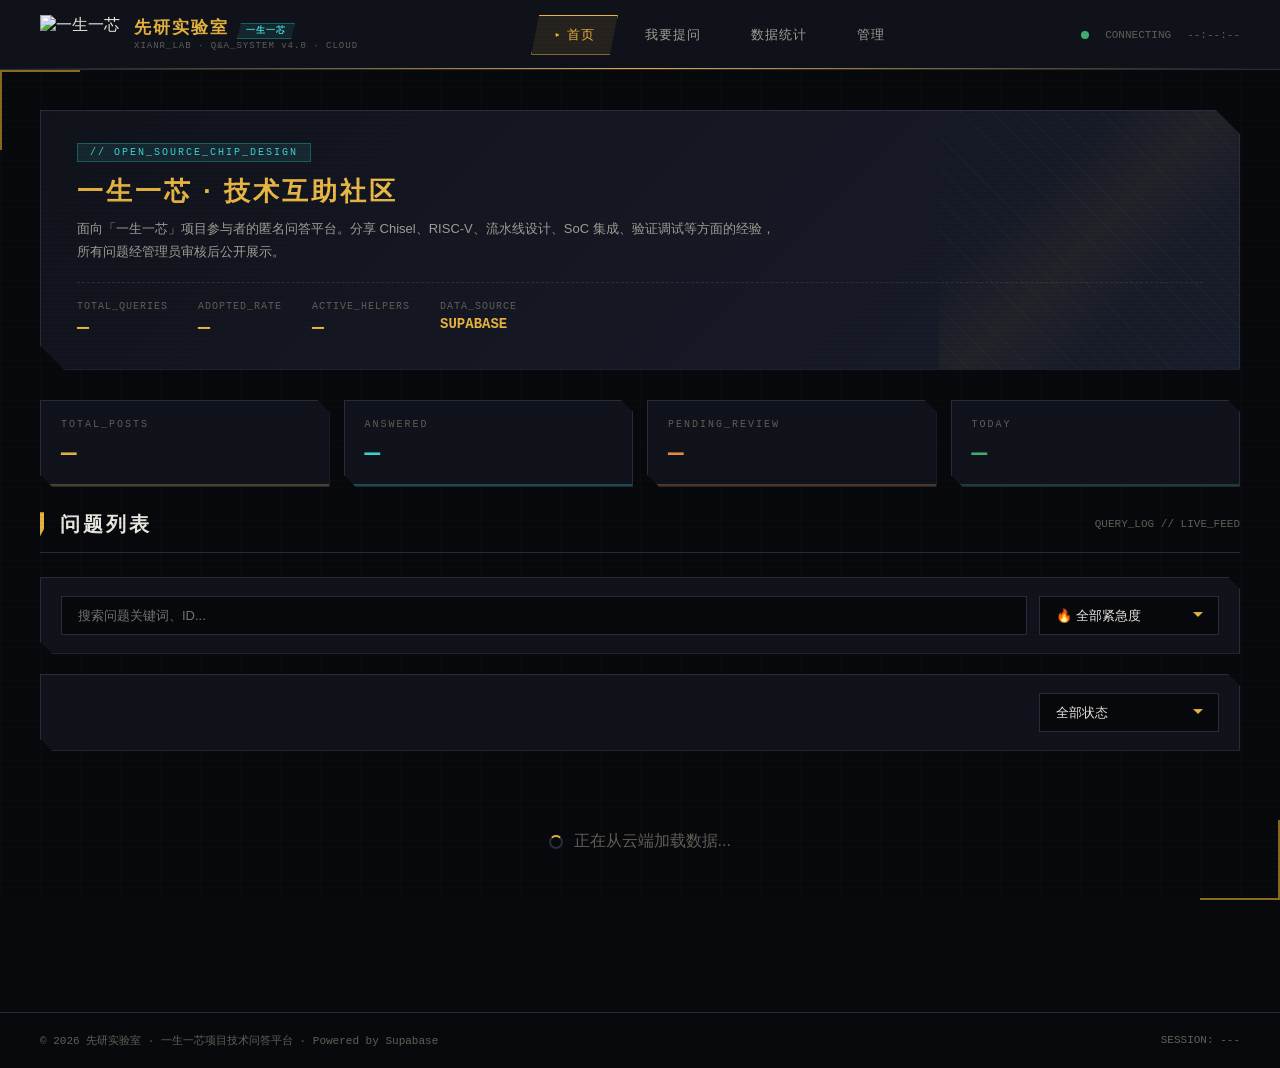
==== index.html @ 4da8de98 "Update index.html" ====
<!DOCTYPE html>
<html lang="zh-CN">
<head>
<meta charset="UTF-8">
<meta name="viewport" content="width=device-width, initial-scale=1.0">
<link rel="icon" type="image/png" href="logo.png">
<title>先研实验室问答平台 · 一生一芯项目</title>
<link rel="stylesheet" href="https://cdn.jsdelivr.net/npm/@fontsource/noto-sans-sc@5.0.0/index.css">
<link rel="stylesheet" href="https://cdn.jsdelivr.net/npm/@fontsource/jetbrains-mono@5.0.0/index.css">
<script src="https://cdn.jsdelivr.net/npm/@supabase/supabase-js@2"></script>
<style>
/* 此处保留所有 CSS 样式不变，省略以节省篇幅，请确保样式部分完整 */
*{margin:0;padding:0;box-sizing:border-box}
:root{--bg-primary:#08090d;--bg-secondary:#11131c;--bg-tertiary:#1a1d2b;--accent-primary:#e8b440;--accent-secondary:#f5cc60;--accent-dim:#8a6a20;--accent-cyan:#3fd4d4;--accent-cyan-dim:#1a5f5f;--text-primary:#e8e8e0;--text-secondary:#a0a098;--text-dim:#606058;--border-color:#2a2d3e;--border-light:#3a3d4e;--danger:#d04040;--success:#40b070;--warning:#e89040;--pending:#a070d0}
body{font-family:'Noto Sans SC',sans-serif;background:var(--bg-primary);color:var(--text-primary);min-height:100vh;overflow-x:hidden}
body::after{content:'';position:fixed;top:0;left:0;right:0;bottom:0;pointer-events:none;background:repeating-linear-gradient(0deg,transparent,transparent 2px,rgba(0,0,0,0.04) 2px,rgba(0,0,0,0.04) 4px);z-index:9999}
body::before{content:'';position:fixed;top:0;left:0;right:0;bottom:0;pointer-events:none;background-image:linear-gradient(rgba(232,180,64,0.025) 1px,transparent 1px),linear-gradient(90deg,rgba(232,180,64,0.025) 1px,transparent 1px);background-size:40px 40px;z-index:0}
.header{position:fixed;top:0;left:0;right:0;height:70px;background:linear-gradient(180deg,var(--bg-secondary) 0%,rgba(17,19,28,0.95) 100%);border-bottom:1px solid var(--border-color);display:flex;align-items:center;justify-content:space-between;padding:0 40px;z-index:1000;backdrop-filter:blur(10px)}
.header::after{content:'';position:absolute;bottom:0;left:0;right:0;height:1px;background:linear-gradient(90deg,transparent,var(--accent-primary),transparent)}
.logo{display:flex;align-items:center;gap:14px}
.logo-icon{height:40px;width:auto;object-fit:contain;display:block}
.logo-text-wrap{display:flex;flex-direction:column}
.logo-text{font-size:17px;font-weight:700;letter-spacing:2px;color:var(--accent-primary);line-height:1.2}
.logo-sub{font-size:9px;color:var(--text-dim);font-family:'JetBrains Mono',monospace;letter-spacing:1px;margin-top:2px}
.logo-badge{display:inline-block;padding:2px 8px;background:rgba(63,212,212,0.1);border:1px solid var(--accent-cyan-dim);color:var(--accent-cyan);font-size:9px;font-family:'JetBrains Mono',monospace;letter-spacing:1px;margin-left:8px;clip-path:polygon(4px 0%,100% 0%,calc(100% - 4px) 100%,0% 100%)}
.nav{display:flex;gap:4px}
.nav-btn{padding:10px 22px;background:transparent;border:1px solid transparent;color:var(--text-secondary);font-size:13px;font-family:'Noto Sans SC',sans-serif;cursor:pointer;transition:all 0.3s;clip-path:polygon(8px 0%,100% 0%,calc(100% - 8px) 100%,0% 100%);letter-spacing:1px;position:relative}
.nav-btn:hover{color:var(--accent-primary);background:rgba(232,180,64,0.05)}
.nav-btn.active{color:var(--accent-primary);background:rgba(232,180,64,0.1);border-color:var(--accent-primary)}
.nav-btn.active::before{content:'▸ '}
.nav-badge{position:absolute;top:4px;right:4px;min-width:16px;height:16px;padding:0 4px;background:var(--danger);color:white;border-radius:8px;font-size:10px;display:flex;align-items:center;justify-content:center;font-family:'JetBrains Mono',monospace}
.header-status{display:flex;align-items:center;gap:16px;font-family:'JetBrains Mono',monospace;font-size:11px;color:var(--text-dim)}
.status-dot{width:8px;height:8px;background:var(--success);border-radius:50%;animation:pulse 2s infinite}
.status-dot.offline{background:var(--danger)}
@keyframes pulse{0%,100%{opacity:1}50%{opacity:0.4}}
.main{margin-top:70px;padding:40px;max-width:1280px;margin-left:auto;margin-right:auto;position:relative;z-index:1}
.page{display:none;animation:fadeIn 0.4s ease}.page.active{display:block}
@keyframes fadeIn{from{opacity:0;transform:translateY(10px)}to{opacity:1;transform:translateY(0)}}
.hero{background:linear-gradient(135deg,var(--bg-secondary),var(--bg-tertiary));border:1px solid var(--border-color);padding:30px 36px;margin-bottom:30px;position:relative;clip-path:polygon(0 0,calc(100% - 24px) 0,100% 24px,100% 100%,24px 100%,0 calc(100% - 24px));overflow:hidden}
.hero::before{content:'';position:absolute;top:0;right:0;width:300px;height:100%;background:linear-gradient(135deg,transparent 30%,rgba(232,180,64,0.05) 50%,transparent 70%),repeating-linear-gradient(45deg,transparent,transparent 10px,rgba(63,212,212,0.03) 10px,rgba(63,212,212,0.03) 11px);pointer-events:none}
.hero-tag{display:inline-block;padding:3px 12px;background:rgba(63,212,212,0.1);border:1px solid var(--accent-cyan-dim);color:var(--accent-cyan);font-size:10px;font-family:'JetBrains Mono',monospace;letter-spacing:2px;margin-bottom:12px}
.hero-title{font-size:26px;font-weight:700;letter-spacing:3px;margin-bottom:8px;background:linear-gradient(90deg,var(--accent-primary),var(--accent-secondary));-webkit-background-clip:text;-webkit-text-fill-color:transparent;background-clip:text}
.hero-desc{font-size:13px;color:var(--text-secondary);line-height:1.8;max-width:700px}
.hero-stats{display:flex;gap:30px;margin-top:18px;padding-top:18px;border-top:1px dashed var(--border-color);flex-wrap:wrap}
.hero-stat{display:flex;flex-direction:column;gap:4px}
.hero-stat-label{font-size:10px;color:var(--text-dim);font-family:'JetBrains Mono',monospace;letter-spacing:1px}
.hero-stat-value{font-size:20px;font-weight:700;color:var(--accent-primary);font-family:'JetBrains Mono',monospace}
.section-header{display:flex;align-items:center;gap:16px;margin-bottom:24px;padding-bottom:14px;border-bottom:1px solid var(--border-color)}
.section-header::before{content:'';width:4px;height:24px;background:var(--accent-primary);clip-path:polygon(0 0,100% 0,100% 70%,0 100%)}
.section-title{font-size:20px;font-weight:700;letter-spacing:3px}
.section-meta{margin-left:auto;font-family:'JetBrains Mono',monospace;font-size:11px;color:var(--text-dim)}
.stats-bar{display:grid;grid-template-columns:repeat(4,1fr);gap:14px;margin-bottom:24px}
.stat-card{background:var(--bg-secondary);border:1px solid var(--border-color);padding:18px 20px;position:relative;clip-path:polygon(0 0,calc(100% - 12px) 0,100% 12px,100% 100%,12px 100%,0 calc(100% - 12px));transition:all 0.3s}
.stat-card:hover{border-color:var(--accent-dim)}
.stat-label{font-size:10px;color:var(--text-dim);letter-spacing:2px;margin-bottom:8px;font-family:'JetBrains Mono',monospace}
.stat-value{font-size:26px;font-weight:700;color:var(--accent-primary);font-family:'JetBrains Mono',monospace}
.stat-value.cyan{color:var(--accent-cyan)}.stat-value.warn{color:var(--warning)}.stat-value.ok{color:var(--success)}
.stat-card::after{content:'';position:absolute;bottom:0;left:0;width:100%;height:2px;background:var(--accent-primary);opacity:0.3}
.stat-card:nth-child(2)::after{background:var(--accent-cyan)}.stat-card:nth-child(3)::after{background:var(--warning)}.stat-card:nth-child(4)::after{background:var(--success)}
.filter-bar{background:var(--bg-secondary);border:1px solid var(--border-color);padding:18px 20px;margin-bottom:20px;display:grid;grid-template-columns:1fr 180px;gap:12px;align-items:center;clip-path:polygon(0 0,calc(100% - 12px) 0,100% 12px,100% 100%,12px 100%,0 calc(100% - 12px))}
.search-input,.priority-select,.status-select,.review-input{width:100%;padding:11px 16px;background:var(--bg-primary);border:1px solid var(--border-color);color:var(--text-primary);font-size:13px;font-family:'Noto Sans SC',sans-serif;outline:none;transition:all 0.3s}
.search-input:focus,.priority-select:focus,.status-select:focus,.review-input:focus{border-color:var(--accent-primary)}
.priority-select,.status-select{cursor:pointer;appearance:none;background-image:url("data:image/svg+xml,%3Csvg xmlns='http://www.w3.org/2000/svg' width='12' height='12' viewBox='0 0 12 12'%3E%3Cpath fill='%23e8b440' d='M6 8L1 3h10z'/%3E%3C/svg%3E");background-repeat:no-repeat;background-position:right 14px center;padding-right:32px}
.tags{display:flex;flex-wrap:wrap;gap:8px}
.tag{padding:6px 14px;font-size:12px;background:rgba(232,180,64,0.05);border:1px solid var(--border-color);color:var(--text-secondary);cursor:pointer;transition:all 0.2s;font-family:'Noto Sans SC',sans-serif;letter-spacing:0.5px}
.tag:hover{border-color:var(--accent-primary);color:var(--accent-primary)}
.tag.active{background:rgba(232,180,64,0.15);border-color:var(--accent-primary);color:var(--accent-primary);box-shadow:0 0 0 1px rgba(232,180,64,0.3)}
.tag-count{font-family:'JetBrains Mono',monospace;font-size:10px;color:var(--text-dim);margin-left:4px}
.tag.active .tag-count{color:var(--accent-primary)}
.card{background:var(--bg-secondary);border:1px solid var(--border-color);margin-bottom:14px;position:relative;clip-path:polygon(0 0,calc(100% - 16px) 0,100% 16px,100% 100%,16px 100%,0 calc(100% - 16px));transition:all 0.3s;overflow:hidden}
.card::before{content:'';position:absolute;top:0;left:0;width:100%;height:2px;background:linear-gradient(90deg,var(--accent-primary),transparent);opacity:0;transition:opacity 0.3s}
.card:hover::before{opacity:1}
.card:hover{border-color:var(--accent-dim);background:var(--bg-tertiary)}
.card.pending-review{opacity:0.6;border-color:var(--pending)}
.card.rejected{opacity:0.5;border-color:var(--danger)}
.card-header{padding:18px 22px 10px;display:flex;align-items:flex-start;justify-content:space-between;gap:12px;flex-wrap:wrap}
.card-id{font-family:'JetBrains Mono',monospace;font-size:10px;color:var(--text-dim);background:rgba(232,180,64,0.05);padding:2px 8px;border:1px solid var(--border-color);cursor:pointer}
.card-meta{display:flex;gap:6px;align-items:center;flex-wrap:wrap}
.card-tag{font-size:10px;padding:3px 9px;background:rgba(232,180,64,0.1);color:var(--accent-primary);border:1px solid var(--accent-dim);font-family:'JetBrains Mono',monospace;letter-spacing:0.5px}
.card-tag.progress{background:rgba(63,212,212,0.08);color:var(--accent-cyan);border-color:var(--accent-cyan-dim)}
.card-status{font-size:10px;padding:3px 9px;font-family:'JetBrains Mono',monospace;letter-spacing:1px}
.card-status.approved{background:rgba(64,176,112,0.1);color:var(--success);border:1px solid rgba(64,176,112,0.3)}
.card-status.pending{background:rgba(160,112,208,0.1);color:var(--pending);border:1px solid rgba(160,112,208,0.3)}
.card-status.rejected{background:rgba(208,64,64,0.1);color:var(--danger);border:1px solid rgba(208,64,64,0.3)}
.priority-badge{font-size:10px;padding:3px 9px;font-family:'JetBrains Mono',monospace;letter-spacing:1px;clip-path:polygon(4px 0%,100% 0%,calc(100% - 4px) 100%,0% 100%)}
.priority-badge.high{background:var(--danger);color:white}
.priority-badge.medium{background:var(--warning);color:var(--bg-primary)}
.priority-badge.low{background:var(--success);color:white}
.card-body{padding:0 22px 18px}
.card-title{font-size:16px;font-weight:600;margin-bottom:8px;color:var(--text-primary);line-height:1.6}
.card-content{font-size:13px;color:var(--text-secondary);line-height:1.8}
.card-footer{padding:10px 22px;border-top:1px solid var(--border-color);display:flex;align-items:center;justify-content:space-between;font-size:11px;color:var(--text-dim);font-family:'JetBrains Mono',monospace;flex-wrap:wrap;gap:10px}
.card-actions{display:flex;gap:8px;flex-wrap:wrap}
.card-action-btn{padding:5px 12px;background:transparent;border:1px solid var(--border-color);color:var(--text-secondary);font-size:11px;cursor:pointer;transition:all 0.2s;font-family:'Noto Sans SC',sans-serif}
.card-action-btn:hover{border-color:var(--accent-primary);color:var(--accent-primary);background:rgba(232,180,64,0.05)}
.card-action-btn.danger:hover{border-color:var(--danger);color:var(--danger);background:rgba(208,64,64,0.05)}
.card-action-btn.success:hover{border-color:var(--success);color:var(--success);background:rgba(64,176,112,0.05)}
.card-action-btn:disabled{opacity:0.5;cursor:not-allowed}
.answers-section{margin-top:12px;padding-top:12px;border-top:1px dashed var(--border-color)}
.answer-item{padding:12px 16px;margin-bottom:8px;background:rgba(232,180,64,0.03);border-left:2px solid var(--accent-dim);font-size:13px;color:var(--text-secondary);line-height:1.7}
.answer-item.adopted{background:rgba(64,176,112,0.05);border-left-color:var(--success)}
.adopted-badge{display:inline-block;padding:2px 8px;background:var(--success);color:white;font-size:10px;font-family:'JetBrains Mono',monospace;margin-left:8px;letter-spacing:1px}
.answer-meta{font-size:10px;color:var(--text-dim);margin-top:6px;font-family:'JetBrains Mono',monospace;display:flex;align-items:center;justify-content:space-between;flex-wrap:wrap;gap:6px}
.form-group{margin-bottom:22px}
.form-label{display:block;font-size:12px;color:var(--accent-primary);margin-bottom:8px;letter-spacing:2px;font-weight:600;text-transform:uppercase}
.form-label::before{content:'◆ ';font-size:8px}
.form-label.required::after{content:' *';color:var(--danger)}
.form-input,.form-textarea,.form-select{width:100%;padding:13px 16px;background:var(--bg-primary);border:1px solid var(--border-color);color:var(--text-primary);font-size:14px;font-family:'Noto Sans SC',sans-serif;transition:all 0.3s;outline:none}
.form-input:focus,.form-textarea:focus,.form-select:focus{border-color:var(--accent-primary);box-shadow:0 0 0 1px rgba(232,180,64,0.2)}
.form-textarea{min-height:140px;resize:vertical;line-height:1.8}
.form-select{cursor:pointer;appearance:none;background-image:url("data:image/svg+xml,%3Csvg xmlns='http://www.w3.org/2000/svg' width='12' height='12' viewBox='0 0 12 12'%3E%3Cpath fill='%23e8b440' d='M6 8L1 3h10z'/%3E%3C/svg%3E");background-repeat:no-repeat;background-position:right 16px center;padding-right:36px}
.form-hint{font-size:11px;color:var(--text-dim);margin-top:6px;font-family:'JetBrains Mono',monospace}
.progress-grid{display:grid;grid-template-columns:repeat(auto-fill,minmax(140px,1fr));gap:8px}
.progress-option{display:flex;align-items:center;gap:8px;padding:10px 14px;background:var(--bg-primary);border:1px solid var(--border-color);cursor:pointer;transition:all 0.2s;font-size:13px;color:var(--text-secondary);user-select:none}
.progress-option:hover{border-color:var(--accent-primary);color:var(--text-primary)}
.progress-option.selected{border-color:var(--accent-cyan);background:rgba(63,212,212,0.08);color:var(--accent-cyan)}
.progress-option input{display:none}
.check-mark{width:14px;height:14px;border:1px solid var(--border-light);display:flex;align-items:center;justify-content:center;flex-shrink:0;font-size:10px;transition:all 0.2s}
.progress-option.selected .check-mark{background:var(--accent-cyan);border-color:var(--accent-cyan);color:var(--bg-primary)}
.btn{padding:11px 26px;font-size:13px;font-family:'Noto Sans SC',sans-serif;font-weight:600;cursor:pointer;transition:all 0.3s;letter-spacing:2px;border:none;clip-path:polygon(10px 0%,100% 0%,calc(100% - 10px) 100%,0% 100%)}
.btn:disabled{opacity:0.5;cursor:not-allowed}
.btn-primary{background:var(--accent-primary);color:var(--bg-primary)}
.btn-primary:hover:not(:disabled){background:var(--accent-secondary);transform:translateY(-1px);box-shadow:0 4px 20px rgba(232,180,64,0.3)}
.btn-secondary{background:transparent;border:1px solid var(--border-color);color:var(--text-secondary);clip-path:none}
.btn-secondary:hover:not(:disabled){border-color:var(--accent-primary);color:var(--accent-primary)}
.btn-danger{background:rgba(208,64,64,0.15);color:var(--danger);border:1px solid var(--danger)}
.btn-danger:hover:not(:disabled){background:var(--danger);color:white}
.btn-success{background:rgba(64,176,112,0.15);color:var(--success);border:1px solid var(--success)}
.btn-success:hover:not(:disabled){background:var(--success);color:white}
.modal-overlay{position:fixed;top:0;left:0;right:0;bottom:0;background:rgba(0,0,0,0.85);display:none;align-items:center;justify-content:center;z-index:2000;backdrop-filter:blur(4px);padding:20px}
.modal-overlay.active{display:flex}
.modal{background:var(--bg-secondary);border:1px solid var(--border-color);width:100%;max-width:640px;max-height:85vh;overflow-y:auto;clip-path:polygon(0 0,calc(100% - 20px) 0,100% 20px,100% 100%,20px 100%,0 calc(100% - 20px));animation:modalIn 0.3s ease}
@keyframes modalIn{from{opacity:0;transform:scale(0.95)}to{opacity:1;transform:scale(1)}}
.modal-header{padding:22px 24px;border-bottom:1px solid var(--border-color);display:flex;align-items:center;justify-content:space-between}
.modal-title{font-size:15px;font-weight:700;color:var(--accent-primary);letter-spacing:2px}
.modal-close{width:30px;height:30px;background:transparent;border:1px solid var(--border-color);color:var(--text-secondary);cursor:pointer;display:flex;align-items:center;justify-content:center;font-size:16px;transition:all 0.2s}
.modal-close:hover{border-color:var(--danger);color:var(--danger)}
.modal-body{padding:24px}
.modal-footer{padding:14px 24px;border-top:1px solid var(--border-color);display:flex;justify-content:flex-end;gap:10px;flex-wrap:wrap}
.notification{position:fixed;top:80px;right:20px;padding:14px 22px;background:var(--bg-secondary);border:1px solid var(--accent-primary);border-left:4px solid var(--accent-primary);color:var(--text-primary);font-size:13px;z-index:3000;animation:slideIn 0.3s ease;max-width:340px;clip-path:polygon(0 0,100% 0,calc(100% - 12px) 100%,0 100%)}
.notification.error{border-color:var(--danger);border-left-color:var(--danger)}
.notification.success{border-color:var(--success);border-left-color:var(--success)}
@keyframes slideIn{from{transform:translateX(100%);opacity:0}to{transform:translateX(0);opacity:1}}
.empty-state{text-align:center;padding:60px 20px;color:var(--text-dim)}
.empty-state-icon{font-size:48px;margin-bottom:16px;opacity:0.5}
.empty-state-text{font-size:14px;letter-spacing:1px}
.footer{margin-top:60px;padding:20px 40px;border-top:1px solid var(--border-color);display:flex;align-items:center;justify-content:space-between;font-size:11px;color:var(--text-dim);font-family:'JetBrains Mono',monospace;flex-wrap:wrap;gap:10px}
.admin-login{max-width:420px;margin:60px auto;padding:40px;background:var(--bg-secondary);border:1px solid var(--border-color);clip-path:polygon(0 0,calc(100% - 20px) 0,100% 20px,100% 100%,20px 100%,0 calc(100% - 20px))}
.admin-login-title{font-size:15px;color:var(--accent-primary);margin-bottom:24px;text-align:center;letter-spacing:3px}
.admin-tabs{display:flex;gap:0;margin-bottom:24px;border-bottom:1px solid var(--border-color);flex-wrap:wrap}
.admin-tab{padding:12px 22px;background:transparent;border:none;color:var(--text-dim);font-size:13px;font-family:'Noto Sans SC',sans-serif;cursor:pointer;transition:all 0.2s;position:relative;letter-spacing:1px}
.admin-tab:hover{color:var(--text-primary)}
.admin-tab.active{color:var(--accent-primary)}
.admin-tab.active::after{content:'';position:absolute;bottom:-1px;left:0;right:0;height:2px;background:var(--accent-primary)}
.tab-badge{display:inline-block;padding:1px 6px;background:var(--danger);color:white;font-size:10px;font-family:'JetBrains Mono',monospace;border-radius:8px;margin-left:6px}
.stats-grid{display:grid;grid-template-columns:1fr 1fr;gap:20px;margin-bottom:20px}
.stats-panel{background:var(--bg-secondary);border:1px solid var(--border-color);padding:24px;clip-path:polygon(0 0,calc(100% - 16px) 0,100% 16px,100% 100%,16px 100%,0 calc(100% - 16px))}
.stats-panel-title{font-size:13px;color:var(--accent-primary);letter-spacing:2px;margin-bottom:18px;padding-bottom:10px;border-bottom:1px dashed var(--border-color);display:flex;justify-content:space-between;align-items:center}
.stats-panel-title span{font-size:10px;color:var(--text-dim);font-family:'JetBrains Mono',monospace}
.bar-row{display:grid;grid-template-columns:140px 1fr 60px;align-items:center;gap:12px;margin-bottom:10px;font-size:12px}
.bar-label{color:var(--text-secondary);overflow:hidden;text-overflow:ellipsis;white-space:nowrap}
.bar-track{height:8px;background:var(--bg-primary);position:relative;overflow:hidden}
.bar-fill{height:100%;background:linear-gradient(90deg,var(--accent-dim),var(--accent-primary));transition:width 0.8s ease;position:relative}
.bar-fill::after{content:'';position:absolute;top:0;right:0;width:2px;height:100%;background:var(--accent-secondary)}
.bar-fill.cyan{background:linear-gradient(90deg,var(--accent-cyan-dim),var(--accent-cyan))}
.bar-value{font-family:'JetBrains Mono',monospace;color:var(--accent-primary);text-align:right}
.bar-value.cyan{color:var(--accent-cyan)}
.timeline-chart{display:flex;align-items:flex-end;gap:4px;height:120px;padding:10px 0;border-bottom:1px solid var(--border-color)}
.timeline-bar{flex:1;background:linear-gradient(180deg,var(--accent-primary),var(--accent-dim));min-height:2px;transition:all 0.3s;cursor:pointer}
.timeline-bar:hover{background:linear-gradient(180deg,var(--accent-secondary),var(--accent-primary))}
.rank-list{list-style:none}
.rank-item{display:grid;grid-template-columns:30px 1fr 60px;gap:12px;padding:10px 0;border-bottom:1px dashed var(--border-color);align-items:center;font-size:13px}
.rank-item:last-child{border-bottom:none}
.rank-pos{font-family:'JetBrains Mono',monospace;font-weight:700;color:var(--text-dim);font-size:12px}
.rank-item:nth-child(1) .rank-pos{color:var(--accent-primary)}
.rank-item:nth-child(2) .rank-pos{color:var(--accent-cyan)}
.rank-item:nth-child(3) .rank-pos{color:var(--success)}
.rank-name{color:var(--text-primary)}
.rank-count{font-family:'JetBrains Mono',monospace;color:var(--accent-primary);text-align:right}
.donut-chart{display:flex;align-items:center;gap:24px}
.donut-svg{flex-shrink:0}
.donut-legend{flex:1;display:flex;flex-direction:column;gap:8px}
.legend-item{display:flex;align-items:center;gap:8px;font-size:12px}
.legend-dot{width:10px;height:10px;flex-shrink:0}
.legend-label{color:var(--text-secondary);flex:1}
.legend-value{font-family:'JetBrains Mono',monospace;color:var(--accent-primary)}
.decor-line{height:1px;background:linear-gradient(90deg,var(--accent-primary),transparent);margin:18px 0}
.corner-decor{position:fixed;width:80px;height:80px;pointer-events:none;z-index:0}
.corner-decor.top-left{top:70px;left:0;border-top:2px solid var(--accent-dim);border-left:2px solid var(--accent-dim)}
.corner-decor.bottom-right{bottom:0;right:0;border-bottom:2px solid var(--accent-dim);border-right:2px solid var(--accent-dim)}
.copy-toast{position:fixed;bottom:30px;left:50%;transform:translateX(-50%) translateY(20px);padding:10px 24px;background:var(--accent-primary);color:var(--bg-primary);font-size:12px;font-weight:600;opacity:0;transition:all 0.3s;z-index:5000}
.copy-toast.show{opacity:1;transform:translateX(-50%) translateY(0)}
.review-reason{padding:10px 14px;background:rgba(208,64,64,0.08);border-left:3px solid var(--danger);color:var(--text-secondary);font-size:12px;margin-top:10px}
@media(max-width:900px){.header{padding:0 16px}.main{padding:20px 16px}.stats-bar{grid-template-columns:repeat(2,1fr)}.stats-grid{grid-template-columns:1fr}.nav-btn{padding:8px 12px;font-size:12px}.header-status{display:none}.logo-sub{display:none}.filter-bar{grid-template-columns:1fr}.hero-title{font-size:20px}.hero-stats{gap:16px}.bar-row{grid-template-columns:100px 1fr 50px}}
::-webkit-scrollbar{width:6px;height:6px}::-webkit-scrollbar-track{background:var(--bg-primary)}::-webkit-scrollbar-thumb{background:var(--accent-dim)}::-webkit-scrollbar-thumb:hover{background:var(--accent-primary)}
.tab-content{display:none}.tab-content.active{display:block}
.review-actions{display:flex;gap:8px;align-items:center;margin-top:12px;padding-top:12px;border-top:1px dashed var(--border-color)}
.loading-skeleton{display:inline-block;width:60px;height:14px;background:linear-gradient(90deg,var(--bg-tertiary),var(--border-color),var(--bg-tertiary));background-size:200% 100%;animation:skeleton 1.5s infinite;border-radius:2px}
@keyframes skeleton{0%{background-position:200% 0}100%{background-position:-200% 0}}
.spinner{display:inline-block;width:14px;height:14px;border:2px solid var(--border-color);border-top-color:var(--accent-primary);border-radius:50%;animation:spin 0.8s linear infinite;vertical-align:middle;margin-right:6px}
@keyframes spin{to{transform:rotate(360deg)}}
</style>
</head>
<body>

<div class="corner-decor top-left"></div>
<div class="corner-decor bottom-right"></div>

<header class="header">
  <div class="logo">
    <img class="logo-icon" src="https://ysyx.oscc.cc/res/images/logo/ysyx.png" alt="一生一芯">
    <div class="logo-text-wrap">
      <div class="logo-text">先研实验室<span class="logo-badge">一生一芯</span></div>
      <div class="logo-sub">XIANR_LAB · Q&A_SYSTEM v4.0 · CLOUD</div>
    </div>
  </div>
  <nav class="nav">
    <button class="nav-btn active" onclick="switchPage('home')">首页</button>
    <button class="nav-btn" onclick="switchPage('ask')">我要提问</button>
    <button class="nav-btn" onclick="switchPage('stats')">数据统计</button>
    <button class="nav-btn" onclick="switchPage('admin')">
      管理
      <span class="nav-badge" id="pendingBadge" style="display:none;">0</span>
    </button>
  </nav>
  <div class="header-status">
    <div class="status-dot" id="statusDot"></div>
    <span id="connStatus">CONNECTING</span>
    <span id="currentTime">--:--:--</span>
  </div>
</header>

<main class="main">
  <div class="page active" id="page-home">
    <div class="hero">
      <div class="hero-tag">// OPEN_SOURCE_CHIP_DESIGN</div>
      <div class="hero-title">一生一芯 · 技术互助社区</div>
      <div class="hero-desc">面向「一生一芯」项目参与者的匿名问答平台。分享 Chisel、RISC-V、流水线设计、SoC 集成、验证调试等方面的经验，所有问题经管理员审核后公开展示。</div>
      <div class="hero-stats">
        <div class="hero-stat"><div class="hero-stat-label">TOTAL_QUERIES</div><div class="hero-stat-value" id="hero-total">—</div></div>
        <div class="hero-stat"><div class="hero-stat-label">ADOPTED_RATE</div><div class="hero-stat-value" id="hero-adopted">—</div></div>
        <div class="hero-stat"><div class="hero-stat-label">ACTIVE_HELPERS</div><div class="hero-stat-value" id="hero-helpers">—</div></div>
        <div class="hero-stat"><div class="hero-stat-label">DATA_SOURCE</div><div class="hero-stat-value" style="font-size:14px;">SUPABASE</div></div>
      </div>
    </div>
    <div class="stats-bar">
      <div class="stat-card"><div class="stat-label">TOTAL_POSTS</div><div class="stat-value" id="stat-total">—</div></div>
      <div class="stat-card"><div class="stat-label">ANSWERED</div><div class="stat-value cyan" id="stat-answered">—</div></div>
      <div class="stat-card"><div class="stat-label">PENDING_REVIEW</div><div class="stat-value warn" id="stat-pending">—</div></div>
      <div class="stat-card"><div class="stat-label">TODAY</div><div class="stat-value ok" id="stat-today">—</div></div>
    </div>
    <div class="section-header">
      <h2 class="section-title">问题列表</h2>
      <span class="section-meta">QUERY_LOG // LIVE_FEED</span>
    </div>
    <div class="filter-bar">
      <input type="text" class="search-input" placeholder="搜索问题关键词、ID..." id="searchInput" oninput="filterQuestions()">
      <select class="priority-select" id="priorityFilter" onchange="filterQuestions()">
        <option value="all">🔥 全部紧急度</option>
        <option value="high">🔴 高优先级</option>
        <option value="medium">🟠 中优先级</option>
        <option value="low">🟢 低优先级</option>
      </select>
    </div>
    <div class="filter-bar" style="grid-template-columns:1fr 180px">
      <div class="tags" id="filterTags" style="margin:0"></div>
      <select class="status-select" id="statusFilter" onchange="filterQuestions()">
        <option value="all">全部状态</option>
        <option value="answered">✅ 已回答</option>
        <option value="unanswered">⏳ 未回答</option>
        <option value="adopted">⭐ 已采纳</option>
      </select>
    </div>
    <div id="questionList" style="margin-top:20px"><div class="empty-state"><span class="spinner"></span> 正在从云端加载数据...</div></div>
  </div>

  <div class="page" id="page-ask">
    <div class="section-header">
      <h2 class="section-title">提交问题</h2>
      <span class="section-meta">NEW_QUERY // ANONYMOUS · REVIEW_REQUIRED</span>
    </div>
    <div class="card" style="padding:30px">
      <div class="form-group">
        <label class="form-label required">问题标题</label>
        <input type="text" class="form-input" id="askTitle" placeholder="例如：流水线 CPU 中数据冒险怎么解决？" maxlength="100">
        <div class="form-hint">// MAX 100 CHARS · 简明扼要描述核心问题</div>
      </div>
      <div class="form-group">
        <label class="form-label required">项目进度标签（可多选）</label>
        <div class="progress-grid" id="progressGrid"></div>
        <div class="form-hint">// 选择你当前所处的阶段，便于对应领域同学精准回答</div>
      </div>
      <div class="form-group">
        <label class="form-label required">问题详情</label>
        <textarea class="form-textarea" id="askContent" placeholder="详细描述：&#10;- 遇到的问题现象&#10;- 你已经尝试过的方案&#10;- 报错信息或卡点&#10;- 使用的工具链版本（如 ysyx 镜像版本、Vivado 版本等）"></textarea>
        <div class="form-hint">// 描述越详细，获得有效回答的概率越高</div>
      </div>
      <div class="form-group">
        <label class="form-label">紧急程度</label>
        <select class="form-select" id="askPriority">
          <option value="low">🟢 低 - 不急，有空再答</option>
          <option value="medium" selected>🟠 中 - 正常解答即可</option>
          <option value="high">🔴 高 - 急需帮助（如 deadline 将近）</option>
        </select>
      </div>
      <div class="decor-line"></div>
      <div style="display:flex;gap:12px;align-items:center;flex-wrap:wrap">
        <button class="btn btn-primary" id="submitBtn" onclick="submitQuestion()">提交审核</button>
        <button class="btn btn-secondary" onclick="clearForm()">清空表单</button>
        <span style="margin-left:auto;font-size:11px;color:var(--text-dim);font-family:'JetBrains Mono',monospace">🔒 匿名提交 · 需管理员审核后公开</span>
      </div>
    </div>
    <div style="margin-top:40px">
      <div class="section-header">
        <h2 class="section-title">我的提问</h2>
        <span class="section-meta">MY_QUERIES // SESSION_TRACKED</span>
      </div>
      <div id="myQuestions"></div>
    </div>
  </div>

  <div class="page" id="page-stats">
    <div class="section-header">
      <h2 class="section-title">数据统计</h2>
      <span class="section-meta">ANALYTICS // REAL_TIME</span>
    </div>
    <div class="stats-bar">
      <div class="stat-card"><div class="stat-label">TOTAL_QUESTIONS</div><div class="stat-value" id="stats-total-q">—</div></div>
      <div class="stat-card"><div class="stat-label">TOTAL_ANSWERS</div><div class="stat-value cyan" id="stats-total-a">—</div></div>
      <div class="stat-card"><div class="stat-label">ADOPTED</div><div class="stat-value ok" id="stats-adopted">—</div></div>
      <div class="stat-card"><div class="stat-label">ADOPTION_RATE</div><div class="stat-value warn" id="stats-rate">—</div></div>
    </div>
    <div class="stats-grid">
      <div class="stats-panel"><div class="stats-panel-title">进度分布 <span>BY_PROGRESS</span></div><div id="progressStats"></div></div>
      <div class="stats-panel"><div class="stats-panel-title">优先级分布 <span>BY_PRIORITY</span></div><div id="priorityStats"></div></div>
      <div class="stats-panel"><div class="stats-panel-title">审核状态 <span>REVIEW_STATUS</span></div><div class="donut-chart" id="reviewDonut"></div></div>
      <div class="stats-panel"><div class="stats-panel-title">回答者排行 <span>TOP_HELPERS</span></div><ul class="rank-list" id="helperRank"></ul></div>
    </div>
    <div class="stats-panel" style="margin-bottom:20px">
      <div class="stats-panel-title">近 14 天提问趋势 <span>14_DAY_TIMELINE</span></div>
      <div class="timeline-chart" id="timelineChart"></div>
      <div class="timeline-labels" id="timelineLabels" style="display:flex;gap:4px;margin-top:6px;font-size:9px;color:var(--text-dim);font-family:'JetBrains Mono',monospace"></div>
    </div>
    <div class="stats-grid">
      <div class="stats-panel"><div class="stats-panel-title">采纳统计 <span>ADOPTION_ANALYSIS</span></div><div id="adoptionStats"></div></div>
      <div class="stats-panel"><div class="stats-panel-title">回答统计 <span>ANSWER_ANALYSIS</span></div><div id="answerAnalysis"></div></div>
    </div>
  </div>

  <div class="page" id="page-admin">
    <div id="adminLogin" class="admin-login">
      <div class="admin-login-title">🔐 管理员登录</div>
      <div class="form-group">
        <label class="form-label">管理员邮箱</label>
        <input type="email" class="form-input" id="adminEmail" placeholder="admin@xianr.lab">
      </div>
      <div class="form-group">
        <label class="form-label">密码</label>
        <input type="password" class="form-input" id="adminPassword" placeholder="请输入密码..." onkeydown="if(event.key==='Enter')adminLogin_fn()">
        <div class="form-hint">// 需在 Supabase Dashboard 预先创建账号</div>
      </div>
      <div style="display:flex;gap:12px">
        <button class="btn btn-primary" id="loginBtn" onclick="adminLogin_fn()">登录</button>
        <button class="btn btn-secondary" onclick="switchPage('home')">取消</button>
      </div>
    </div>
    <div id="adminPanel" style="display:none">
      <div class="section-header">
        <h2 class="section-title">管理控制台</h2>
        <span class="section-meta">ADMIN // <span id="adminEmailDisplay"></span></span>
        <button class="btn btn-secondary" style="margin-left:12px;padding:6px 16px;font-size:11px" onclick="adminLogout()">退出</button>
      </div>
      <div class="admin-tabs">
        <button class="admin-tab active" onclick="switchAdminTab('review',event)">审核队列<span class="tab-badge" id="reviewBadge" style="display:none">0</span></button>
        <button class="admin-tab" onclick="switchAdminTab('questions',event)">全部问题</button>
        <button class="admin-tab" onclick="switchAdminTab('stats',event)">数据概览</button>
        <button class="admin-tab" onclick="switchAdminTab('settings',event)">系统设置</button>
      </div>
      <div class="tab-content active" id="admin-tab-review">
        <div class="section-header"><h2 class="section-title" style="font-size:16px">待审核问题</h2><span class="section-meta">PENDING_REVIEW_QUEUE</span></div>
        <div id="reviewQueue"></div>
      </div>
      <div class="tab-content" id="admin-tab-questions">
        <div class="filter-bar">
          <input type="text" class="search-input" placeholder="搜索问题..." id="adminSearchInput" oninput="renderAdminQuestions()">
          <select class="status-select" id="adminStatusFilter" onchange="renderAdminQuestions()">
            <option value="all">全部状态</option>
            <option value="pending">待审核</option>
            <option value="approved">已通过</option>
            <option value="rejected">已拒绝</option>
          </select>
        </div>
        <div id="adminQuestionList"></div>
      </div>
      <div class="tab-content" id="admin-tab-stats">
        <div class="stats-bar">
          <div class="stat-card"><div class="stat-label">TOTAL</div><div class="stat-value" id="admin-stat-total">0</div></div>
          <div class="stat-card"><div class="stat-label">APPROVED</div><div class="stat-value ok" id="admin-stat-approved">0</div></div>
          <div class="stat-card"><div class="stat-label">PENDING</div><div class="stat-value warn" id="admin-stat-pending">0</div></div>
          <div class="stat-card"><div class="stat-label">REJECTED</div><div class="stat-value" id="admin-stat-rejected" style="color:var(--danger)">0</div></div>
        </div>
        <div class="stats-panel"><div class="stats-panel-title">综合概览 <span>APPROVAL_OVERVIEW</span></div><div id="adminOverview"></div></div>
      </div>
      <div class="tab-content" id="admin-tab-settings">
        <div class="card" style="padding:28px">
          <div class="form-group">
            <label class="form-label">数据操作</label>
            <div style="display:flex;gap:12px;flex-wrap:wrap">
              <button class="btn btn-secondary" onclick="exportData()">导出 JSON</button>
              <button class="btn btn-danger" onclick="clearAllData()">清空所有数据</button>
            </div>
            <div class="form-hint" style="margin-top:12px">// 账号管理请前往 Supabase Dashboard → Authentication</div>
          </div>
        </div>
      </div>
    </div>
  </div>
</main>

<footer class="footer">
  <span>© 2026 先研实验室 · 一生一芯项目技术问答平台 · Powered by Supabase</span>
  <span>SESSION: <span id="sessionId">---</span></span>
</footer>

<div class="modal-overlay" id="answerModal">
  <div class="modal">
    <div class="modal-header"><span class="modal-title">回答问题</span><button class="modal-close" onclick="closeModal('answerModal')">×</button></div>
    <div class="modal-body">
      <div id="answerQuestionPreview" style="padding:12px;background:var(--bg-primary);margin-bottom:16px;border-left:2px solid var(--accent-primary);font-size:13px;color:var(--text-secondary)"></div>
      <div class="form-group"><label class="form-label">你的回答</label><textarea class="form-textarea" id="answerContent" placeholder="写下你的回答..." style="min-height:120px"></textarea></div>
      <div class="form-group"><label class="form-label">回答者昵称（可选）</label><input type="text" class="form-input" id="answerNickname" placeholder="匿名"></div>
    </div>
    <div class="modal-footer">
      <button class="btn btn-secondary" onclick="closeModal('answerModal')">取消</button>
      <button class="btn btn-primary" id="submitAnswerBtn" onclick="submitAnswer()">提交回答</button>
    </div>
  </div>
</div>

<div class="modal-overlay" id="detailModal">
  <div class="modal" style="max-width:720px">
    <div class="modal-header"><span class="modal-title">问题详情</span><button class="modal-close" onclick="closeModal('detailModal')">×</button></div>
    <div class="modal-body" id="detailContent"></div>
    <div class="modal-footer">
      <button class="btn btn-secondary" onclick="closeModal('detailModal')">关闭</button>
      <button class="btn btn-primary" id="detailAnswerBtn" onclick="openAnswerFromDetail()">回答问题</button>
    </div>
  </div>
</div>

<div class="copy-toast" id="copyToast">已复制到剪贴板</div>

<script>
(function() {
  // ============================================================
  // Supabase 配置
  // ============================================================
  const SUPABASE_URL = 'https://aybzbnscgnbvlhdekwej.supabase.co';
  const SUPABASE_ANON_KEY = 'eyJhbGciOiJIUzI1NiIsInR5cCI6IkpXVCJ9.eyJpc3MiOiJzdXBhYmFzZSIsInJlZiI6ImF5YnpibnNjZ25idmxoZGVrd2VqIiwicm9sZSI6ImFub24iLCJpYXQiOjE3Nzk0MDAxNTAsImV4cCI6MjA5NDk3NjE1MH0.143pyKjrNhdfpnlMCYVy7Lips0bvPMn5mbFmiTP9NTg';
  const supabase = window.supabase.createClient(SUPABASE_URL, SUPABASE_ANON_KEY);

  // ============================================================
  // 常量
  // ============================================================
  const SESSION_KEY = 'xianr_session';
  const PROGRESS_TAGS = [
    { id: 'f1', label: 'F1 如何科学地提问', icon: 'F1' },
    { id: 'f2', label: 'F2 Logisim安装和使用', icon: 'F2' },
    { id: 'f3', label: 'F3 数字逻辑电路基础', icon: 'F3' },
    { id: 'f4', label: 'F4 计算机系统的状态机模型', icon: 'F4' },
    { id: 'f5', label: 'F5 支持数列求和的简单处理器', icon: 'F5' },
    { id: 'f6', label: 'F6 功能完备的迷你RISC-V处理器', icon: 'F6' },
    { id: 'e1', label: 'E1 C语言程序设计', icon: 'E1' },
    { id: 'e2', label: 'E2 硬件描述语言', icon: 'E2' },
    { id: 'e3', label: 'E3 Linux系统安装和基本使用', icon: 'E3' },
    { id: 'e4', label: 'E4 C程序的执行', icon: 'E4' },
    { id: 'e4_1', label: 'E4 从C代码到二进制程序', icon: 'E4' },
    { id: 'e4_2', label: 'E4 指令集模拟器', icon: 'E4' },
    { id: 'e5_1', label: 'E5 RTL代码的仿真', icon: 'E5' },
    { id: 'e5_2', label: 'E5 逻辑综合', icon: 'E5' },
    { id: 'e5', label: 'E5 Verilog的RTL综合语义', icon: 'E5' }
  ];

  // ============================================================
  // 状态
  // ============================================================
  let currentFilter = 'all', currentSearch = '', currentPriority = 'all', currentStatus = 'all';
  let currentAnswerQuestionId = null, currentDetailQuestionId = null;
  let selectedProgress = new Set();
  let cache = { approvedQuestions: [], myQuestions: [], allQuestions: [], pendingCount: 0, isAdmin: false, lastFetch: 0 };

  // ============================================================
  // 工具函数
  // ============================================================
  function getSessionId() {
    let sid = sessionStorage.getItem(SESSION_KEY);
    if (!sid) { sid = 'USR-' + Math.random().toString(36).substr(2, 8).toUpperCase(); sessionStorage.setItem(SESSION_KEY, sid); }
    return sid;
  }
  function generateQid() { return 'Q-' + Date.now().toString(36).toUpperCase() + '-' + Math.random().toString(36).substr(2, 4).toUpperCase(); }
  function generateAid() { return 'A-' + Date.now().toString(36).toUpperCase() + '-' + Math.random().toString(36).substr(2, 4).toUpperCase(); }
  function showNotification(msg, type = 'success') {
    const el = document.createElement('div');
    el.className = 'notification ' + type;
    el.textContent = msg;
    document.body.appendChild(el);
    setTimeout(() => el.remove(), 3000);
  }
  function formatTime(t) {
    if (!t) return '';
    const ts = new Date(t).getTime(), diff = Date.now() - ts;
    if (diff < 60000) return '刚刚';
    if (diff < 3600000) return Math.floor(diff / 60000) + '分钟前';
    if (diff < 86400000) return Math.floor(diff / 3600000) + '小时前';
    if (diff < 604800000) return Math.floor(diff / 86400000) + '天前';
    return new Date(ts).toLocaleDateString('zh-CN');
  }
  function formatFullTime(t) { return t ? new Date(t).toLocaleString('zh-CN') : ''; }
  function escapeHtml(text) { const div = document.createElement('div'); div.textContent = text || ''; return div.innerHTML; }
  function getProgressLabel(id) { const p = PROGRESS_TAGS.find(t => t.id === id); return p ? p.label : id; }
  function getProgressIcon(id) { const p = PROGRESS_TAGS.find(t => t.id === id); return p ? p.icon : '●'; }

  // ============================================================
  // Supabase 数据层
  // ============================================================
  async function checkConnection() {
    const dot = document.getElementById('statusDot'), label = document.getElementById('connStatus');
    try {
      const { data, error } = await supabase.rpc('get_pending_count');
      if (error && error.code !== '42883') throw error;
      dot.classList.remove('offline');
      label.textContent = 'SYS_ONLINE';
      return true;
    } catch (e) {
      dot.classList.add('offline');
      label.textContent = 'OFFLINE';
      return false;
    }
  }

  // ✅ 修复：移除了 Promise.all 中的 .catch()，改为顺序 await
  async function refreshData() {
    const session = getSessionId();
    const qRes = await supabase.rpc('get_my_questions', { my_session: session });
    const pRes = await supabase.rpc('get_pending_count');

    if (qRes.error) { 
      console.error('fetch questions:', qRes.error); 
      showNotification('数据加载失败: ' + qRes.error.message, 'error'); 
      return false; 
    }
    
    const questions = qRes.data || [];
    const qids = questions.map(q => q.id);
    let answersByQ = {};
    
    if (qids.length > 0) {
      const aRes = await supabase.from('answers').select('*').in('question_id', qids).order('created_at', { ascending: true });
      if (!aRes.error && aRes.data) {
        aRes.data.forEach(a => { if (!answersByQ[a.question_id]) answersByQ[a.question_id] = []; answersByQ[a.question_id].push(a); });
      }
    }
    questions.forEach(q => { q.answers = answersByQ[q.id] || []; });
    cache.myQuestions = questions;
    cache.approvedQuestions = questions.filter(q => q.status === 'approved');
    cache.pendingCount = pRes.data || 0;
    cache.lastFetch = Date.now();
    return true;
  }

  async function refreshAllForAdmin() {
    const { data, error } = await supabase.from('questions').select('*').order('created_at', { ascending: false });
    if (error) { console.error('admin fetch:', error); return false; }
    const questions = data || [];
    const qids = questions.map(q => q.id);
    let answersByQ = {};
    if (qids.length > 0) {
      const aRes = await supabase.from('answers').select('*').in('question_id', qids).order('created_at', { ascending: true });
      if (!aRes.error && aRes.data) {
        aRes.data.forEach(a => { if (!answersByQ[a.question_id]) answersByQ[a.question_id] = []; answersByQ[a.question_id].push(a); });
      }
    }
    questions.forEach(q => { q.answers = answersByQ[q.id] || []; });
    cache.allQuestions = questions;
    cache.pendingCount = questions.filter(q => q.status === 'pending').length;
  }

  // ============================================================
  // 页面切换
  // ============================================================
  window.switchPage = async function(page) {
    document.querySelectorAll('.page').forEach(p => p.classList.remove('active'));
    document.querySelectorAll('.nav-btn').forEach(b => b.classList.remove('active'));
    document.getElementById('page-' + page).classList.add('active');
    const idx = ['home', 'ask', 'stats', 'admin'].indexOf(page);
    document.querySelectorAll('.nav-btn')[idx].classList.add('active');
    if (page === 'home') await renderQuestions();
    else if (page === 'ask') { renderProgressGrid(); await renderMyQuestions(); }
    else if (page === 'stats') await renderStatsPage();
    else if (page === 'admin') {
      if (cache.isAdmin) { await refreshAllForAdmin(); renderReviewQueue(); renderAdminQuestions(); updateAdminOverview(); }
    }
  };

  // ============================================================
  // 进度标签
  // ============================================================
  function renderProgressGrid() {
    const grid = document.getElementById('progressGrid');
    grid.innerHTML = PROGRESS_TAGS.map(p => `
      <label class="progress-option ${selectedProgress.has(p.id) ? 'selected' : ''}" data-id="${p.id}">
        <input type="checkbox" value="${p.id}" ${selectedProgress.has(p.id) ? 'checked' : ''}>
        <span class="check-mark">${selectedProgress.has(p.id) ? '✓' : ''}</span>
        <span>${p.icon} ${p.label}</span>
      </label>`).join('');
    grid.querySelectorAll('.progress-option').forEach(opt => {
      opt.addEventListener('click', (e) => {
        e.preventDefault();
        const id = opt.dataset.id;
        if (selectedProgress.has(id)) selectedProgress.delete(id); else selectedProgress.add(id);
        renderProgressGrid();
      });
    });
  }

  // ============================================================
  // 筛选标签
  // ============================================================
  function renderFilterTags() {
    const approved = cache.approvedQuestions;
    const counts = {};
    PROGRESS_TAGS.forEach(t => counts[t.id] = 0);
    approved.forEach(q => (q.progress || []).forEach(p => { counts[p] = (counts[p] || 0) + 1; }));
    document.getElementById('filterTags').innerHTML = `
      <span class="tag ${currentFilter === 'all' ? 'active' : ''}" onclick="filterByTag('all')">全部<span class="tag-count">${approved.length}</span></span>
      ${PROGRESS_TAGS.filter(t => counts[t.id] > 0).map(t => `
        <span class="tag ${currentFilter === t.id ? 'active' : ''}" onclick="filterByTag('${t.id}')">${t.icon} ${t.label.substring(3)}<span class="tag-count">${counts[t.id]}</span></span>`).join('')}`;
  }

  window.filterByTag = function(tag) { currentFilter = tag; renderQuestionsList(); };
  window.filterQuestions = function() {
    currentSearch = document.getElementById('searchInput').value;
    currentPriority = document.getElementById('priorityFilter').value;
    currentStatus = document.getElementById('statusFilter').value;
    renderQuestionsList();
  };

  // ============================================================
  // 渲染问题列表
  // ============================================================
  async function renderQuestions() {
    await refreshData();
    updatePendingBadge();
    updateStatsBar();
    renderFilterTags();
    renderQuestionsList();
  }

  function updateStatsBar() {
    const aa = cache.approvedQuestions;
    document.getElementById('stat-total').textContent = aa.length;
    document.getElementById('stat-answered').textContent = aa.filter(q => q.answers.length > 0).length;
    document.getElementById('stat-pending').textContent = cache.pendingCount;
    const today = new Date().toDateString();
    document.getElementById('stat-today').textContent = aa.filter(q => new Date(q.created_at).toDateString() === today).length;
    const totalAnswers = aa.reduce((s, q) => s + q.answers.length, 0);
    const adoptedQ = aa.filter(q => q.answers.some(a => a.adopted)).length;
    const helpers = new Set();
    aa.forEach(q => q.answers.forEach(a => helpers.add(a.nickname || '匿名')));
    document.getElementById('hero-total').textContent = aa.length;
    document.getElementById('hero-adopted').textContent = aa.length ? Math.round(adoptedQ / aa.length * 100) + '%' : '0%';
    document.getElementById('hero-helpers').textContent = helpers.size;
  }

  function renderQuestionsList() {
    let questions = [...cache.approvedQuestions];
    if (currentFilter !== 'all') questions = questions.filter(q => (q.progress || []).includes(currentFilter));
    if (currentPriority !== 'all') questions = questions.filter(q => q.priority === currentPriority);
    if (currentStatus === 'answered') questions = questions.filter(q => q.answers.length > 0);
    if (currentStatus === 'unanswered') questions = questions.filter(q => q.answers.length === 0);
    if (currentStatus === 'adopted') questions = questions.filter(q => q.answers.some(a => a.adopted));
    if (currentSearch) {
      const kw = currentSearch.toLowerCase();
      questions = questions.filter(q => q.title.toLowerCase().includes(kw) || q.content.toLowerCase().includes(kw) || q.qid.toLowerCase().includes(kw));
    }
    questions.sort((a, b) => {
      const pOrder = { high: 0, medium: 1, low: 2 };
      if (pOrder[a.priority] !== pOrder[b.priority]) return pOrder[a.priority] - pOrder[b.priority];
      return new Date(b.created_at) - new Date(a.created_at);
    });
    const container = document.getElementById('questionList');
    if (questions.length === 0) {
      container.innerHTML = '<div class="empty-state"><div class="empty-state-icon">📭</div><div class="empty-state-text">暂无符合条件的问题</div></div>';
      return;
    }
    container.innerHTML = questions.map(q => renderQuestionCard(q)).join('');
  }

  function renderQuestionCard(q) {
    const answered = q.answers.length > 0, adopted = q.answers.some(a => a.adopted);
    const isOwner = q.session_id === getSessionId();
    const progressTags = (q.progress || []).map(p => `<span class="card-tag progress">${getProgressIcon(p)} ${getProgressLabel(p)}</span>`).join('');
    const answersHtml = q.answers.map(a => `
      <div class="answer-item ${a.adopted ? 'adopted' : ''}">
        <div>${escapeHtml(a.content)}${a.adopted ? '<span class="adopted-badge">✓ 已采纳</span>' : ''}</div>
        <div class="answer-meta">
          <span>— ${a.nickname || '匿名'} · ${formatTime(a.created_at)}</span>
          ${isOwner && !adopted && q.status === 'approved' ? `<button class="card-action-btn success" onclick="adoptAnswer('${q.id}','${a.id}')">采纳</button>` : ''}
        </div>
      </div>`).join('');
    let statusBadge = '';
    if (q.status === 'pending') statusBadge = '<span class="card-status pending">PENDING</span>';
    if (q.status === 'rejected') statusBadge = '<span class="card-status rejected">REJECTED</span>';
    return `
      <div class="card ${q.status !== 'approved' ? q.status + '-review' : ''}">
        <div class="card-header">
          <span class="card-id" onclick="copyId('${q.qid}')">${q.qid}</span>
          <div class="card-meta">${statusBadge}<span class="priority-badge ${q.priority}">${q.priority === 'high' ? '● HIGH' : q.priority === 'medium' ? '● MED' : '● LOW'}</span>${progressTags}</div>
        </div>
        <div class="card-body">
          <div class="card-title">${escapeHtml(q.title)}</div>
          <div class="card-content">${escapeHtml(q.content.substring(0, 180))}${q.content.length > 180 ? '...' : ''}</div>
          ${q.answers.length > 0 ? `<div class="answers-section"><div style="font-size:11px;color:var(--accent-primary);margin-bottom:8px;font-family:'JetBrains Mono',monospace">▶ ${q.answers.length} 条回答 ${adopted ? '· ✅ 已采纳最佳答案' : ''}</div>${answersHtml}</div>` : ''}
          ${q.reject_reason ? `<div class="review-reason">📛 拒绝理由：${escapeHtml(q.reject_reason)}</div>` : ''}
        </div>
        <div class="card-footer">
          <span>${formatTime(q.created_at)} · ${adopted ? '✅ 已采纳' : answered ? '💬 已回答' : '⏳ 等待回答'}</span>
          <div class="card-actions">
            <button class="card-action-btn" onclick="viewDetail('${q.id}')">查看详情</button>
            ${q.status === 'approved' ? `<button class="card-action-btn" onclick="openAnswer('${q.id}')">回答</button>` : ''}
            <button class="card-action-btn" onclick="copyId('${q.qid}')">复制ID</button>
            ${isOwner && q.status !== 'approved' ? `<button class="card-action-btn danger" onclick="deleteOwnQuestion('${q.id}')">撤回</button>` : ''}
          </div>
        </div>
      </div>`;
  }

  // ============================================================
  // 提交问题
  // ============================================================
  window.submitQuestion = async function() {
    const title = document.getElementById('askTitle').value.trim();
    const content = document.getElementById('askContent').value.trim();
    const priority = document.getElementById('askPriority').value;
    const progress = Array.from(selectedProgress);
    if (!title) { showNotification('请输入问题标题', 'error'); return; }
    if (!content) { showNotification('请输入问题详情', 'error'); return; }
    if (title.length > 100) { showNotification('标题不能超过100个字符', 'error'); return; }
    if (progress.length === 0) { showNotification('请至少选择一个进度标签', 'error'); return; }
    
    const btn = document.getElementById('submitBtn');
    btn.disabled = true; btn.innerHTML = '<span class="spinner"></span>提交中...';
    
    const qid = generateQid();
    const id = crypto.randomUUID(); // ✅ 修复：显式生成 id 以匹配 SQL DEFAULT gen_random_uuid() 或防止报错
    
    const { error } = await supabase.from('questions').insert({ 
      id, // ✅ 显式传递 id
      qid, title, content, progress, priority, 
      status: 'pending', session_id: getSessionId() 
    });
    
    btn.disabled = false; btn.textContent = '提交审核';
    if (error) { showNotification('提交失败: ' + error.message, 'error'); return; }
    
    clearForm(); showNotification('问题已提交，等待管理员审核。ID: ' + qid);
    await renderMyQuestions(); updatePendingBadge();
  };

  window.clearForm = function() {
    document.getElementById('askTitle').value = '';
    document.getElementById('askContent').value = '';
    document.getElementById('askPriority').value = 'medium';
    selectedProgress.clear();
    renderProgressGrid();
  };

  async function renderMyQuestions() {
    await refreshData();
    const myQ = cache.myQuestions.filter(q => q.session_id === getSessionId());
    const container = document.getElementById('myQuestions');
    if (myQ.length === 0) { container.innerHTML = '<div class="empty-state"><div class="empty-state-icon">📝</div><div class="empty-state-text">你还没有提过问题</div></div>'; return; }
    container.innerHTML = myQ.sort((a, b) => new Date(b.created_at) - new Date(a.created_at)).map(q => renderQuestionCard(q)).join('');
  }

  window.deleteOwnQuestion = async function(id) {
    if (!confirm('确定撤回这个问题吗？')) return;
    const { data, error } = await supabase.rpc('delete_own_question', { p_question_id: id, my_session: getSessionId() });
    if (error) { showNotification('撤回失败: ' + error.message, 'error'); return; }
    if (data) { showNotification('问题已撤回'); await renderMyQuestions(); await renderQuestions(); }
    else showNotification('撤回失败（仅允许撤回未通过的问题）', 'error');
  };

  // ============================================================
  // 回答
  // ============================================================
  window.openAnswer = async function(qid) {
    currentAnswerQuestionId = qid;
    const q = cache.myQuestions.find(q => q.id === qid) || cache.approvedQuestions.find(q => q.id === qid) || cache.allQuestions.find(q => q.id === qid);
    if (!q) return;
    document.getElementById('answerQuestionPreview').innerHTML = `<strong>${escapeHtml(q.title)}</strong><br><span style="font-size:12px;color:var(--text-dim)">${escapeHtml(q.content.substring(0, 200))}</span>`;
    document.getElementById('answerContent').value = '';
    document.getElementById('answerNickname').value = '';
    document.getElementById('answerModal').classList.add('active');
  };

  window.submitAnswer = async function() {
    const content = document.getElementById('answerContent').value.trim();
    const nickname = document.getElementById('answerNickname').value.trim();
    if (!content) { showNotification('请输入回答内容', 'error'); return; }
    const btn = document.getElementById('submitAnswerBtn');
    btn.disabled = true; btn.innerHTML = '<span class="spinner"></span>提交中...';
    const id = crypto.randomUUID(); // ✅ 修复：生成 id
    const { error } = await supabase.from('answers').insert({ 
      id, // ✅ 显式传递 id
      question_id: currentAnswerQuestionId, 
      aid: generateAid(), content, nickname: nickname || '匿名', adopted: false 
    });
    btn.disabled = false; btn.textContent = '提交回答';
    if (error) { showNotification('提交失败: ' + error.message, 'error'); return; }
    closeModal('answerModal'); showNotification('回答提交成功！');
    await refreshData(); renderQuestionsList(); await renderMyQuestions();
  };

  window.adoptAnswer = async function(qid, aid) {
    if (!confirm('确定采纳这条回答为最佳答案吗？采纳后不可更改。')) return;
    const { data, error } = await supabase.rpc('adopt_answer', { p_answer_id: aid, my_session: getSessionId() });
    if (error) { showNotification('采纳失败: ' + error.message, 'error'); return; }
    if (data) {
      showNotification('已采纳该回答！');
      await refreshData(); renderQuestionsList(); await renderMyQuestions();
      if (document.getElementById('detailModal').classList.contains('active')) viewDetail(qid);
    } else showNotification('采纳失败（仅提问者可操作）', 'error');
  };

  async function viewDetail(qid) {
    currentDetailQuestionId = qid;
    const q = cache.myQuestions.find(q => q.id === qid) || cache.approvedQuestions.find(q => q.id === qid) || cache.allQuestions.find(q => q.id === qid);
    if (!q) return;
    const isOwner = q.session_id === getSessionId(), adopted = q.answers.some(a => a.adopted);
    const progressHtml = (q.progress || []).map(p => `<span class="card-tag progress">${getProgressIcon(p)} ${getProgressLabel(p)}</span>`).join(' ');
    const answersHtml = q.answers.length > 0 ? q.answers.map(a => `
      <div class="answer-item ${a.adopted ? 'adopted' : ''}">
        <div>${escapeHtml(a.content)}${a.adopted ? '<span class="adopted-badge">✓ 已采纳</span>' : ''}</div>
        <div class="answer-meta">
          <span>— ${a.nickname || '匿名'} · ${formatFullTime(a.created_at)}</span>
          ${isOwner && !adopted && q.status === 'approved' ? `<button class="card-action-btn success" onclick="adoptAnswer('${q.id}','${a.id}')">采纳</button>` : ''}
        </div>
      </div>`).join('') : '<div style="color:var(--text-dim);font-size:13px;padding:12px">暂无回答，成为第一个回答者吧！</div>';
    document.getElementById('detailContent').innerHTML = `
      <div style="margin-bottom:12px;display:flex;gap:6px;align-items:center;flex-wrap:wrap">
        <span class="card-id">${q.qid}</span>
        <span class="priority-badge ${q.priority}">${q.priority === 'high' ? '● HIGH' : q.priority === 'medium' ? '● MED' : '● LOW'}</span>
        ${progressHtml}
      </div>
      <h3 style="font-size:18px;margin-bottom:14px;line-height:1.6">${escapeHtml(q.title)}</h3>
      <p style="font-size:14px;color:var(--text-secondary);line-height:1.9;white-space:pre-wrap;margin-bottom:18px">${escapeHtml(q.content)}</p>
      <div style="font-size:11px;color:var(--text-dim);font-family:'JetBrains Mono',monospace">📅 ${formatFullTime(q.created_at)}</div>
      <div class="decor-line"></div>
      <h4 style="font-size:13px;color:var(--accent-primary);margin-bottom:12px;letter-spacing:2px">回答 (${q.answers.length})</h4>
      ${answersHtml}`;
    document.getElementById('detailAnswerBtn').style.display = q.status === 'approved' ? '' : 'none';
    document.getElementById('detailModal').classList.add('active');
  }

  window.openAnswerFromDetail = function() { closeModal('detailModal'); setTimeout(() => openAnswer(currentDetailQuestionId), 300); };
  window.copyId = function(id) {
    navigator.clipboard.writeText(id).then(() => {
      const toast = document.getElementById('copyToast'); toast.classList.add('show');
      setTimeout(() => toast.classList.remove('show'), 2000);
    });
  };
  window.closeModal = function(id) { document.getElementById(id).classList.remove('active'); };

  // ============================================================
  // 数据统计
  // ============================================================
  async function renderStatsPage() {
    await refreshData();
    const approved = cache.approvedQuestions;
    const totalAnswers = approved.reduce((s, q) => s + q.answers.length, 0);
    const adoptedQ = approved.filter(q => q.answers.some(a => a.adopted)).length;
    const totalAdopted = approved.reduce((s, q) => s + q.answers.filter(a => a.adopted).length, 0);
    document.getElementById('stats-total-q').textContent = approved.length;
    document.getElementById('stats-total-a').textContent = totalAnswers;
    document.getElementById('stats-adopted').textContent = totalAdopted;
    document.getElementById('stats-rate').textContent = approved.length ? Math.round(adoptedQ / approved.length * 100) + '%' : '0%';

    const progressCounts = {};
    PROGRESS_TAGS.forEach(t => progressCounts[t.id] = 0);
    approved.forEach(q => (q.progress || []).forEach(p => progressCounts[p] = (progressCounts[p] || 0) + 1));
    const maxProg = Math.max(...Object.values(progressCounts), 1);
    document.getElementById('progressStats').innerHTML = PROGRESS_TAGS.filter(t => progressCounts[t.id] > 0).map(t => `
      <div class="bar-row"><div class="bar-label">${t.icon} ${t.label}</div><div class="bar-track"><div class="bar-fill cyan" style="width:${progressCounts[t.id] / maxProg * 100}%"></div></div><div class="bar-value cyan">${progressCounts[t.id]}</div></div>`).join('') || '<div style="color:var(--text-dim);font-size:12px">暂无数据</div>';

    const priCounts = { high: 0, medium: 0, low: 0 };
    approved.forEach(q => priCounts[q.priority]++);
    const maxPri = Math.max(...Object.values(priCounts), 1);
    document.getElementById('priorityStats').innerHTML = Object.entries(priCounts).map(([k, v]) => `
      <div class="bar-row"><div class="bar-label">${k === 'high' ? '🔴 高' : k === 'medium' ? '🟠 中' : '🟢 低'}</div><div class="bar-track"><div class="bar-fill" style="width:${v / maxPri * 100}%"></div></div><div class="bar-value">${v}</div></div>`).join('');

    let reviewCounts = { approved: 0, pending: 0, rejected: 0 };
    const rcRes = await supabase.rpc('get_pending_count');
    reviewCounts.pending = rcRes.data || 0;
    reviewCounts.approved = approved.length;
    const rejRes = await supabase.from('questions').select('id', { count: 'exact', head: true }).eq('status', 'rejected');
    reviewCounts.rejected = rejRes.count || 0;
    renderDonut(reviewCounts);

    const helperStats = {};
    approved.forEach(q => q.answers.forEach(a => {
      const name = a.nickname || '匿名';
      if (!helperStats[name]) helperStats[name] = { count: 0, adopted: 0 };
      helperStats[name].count++;
      if (a.adopted) helperStats[name].adopted++;
    }));
    const topHelpers = Object.entries(helperStats).sort((a, b) => b[1].count - a[1].count).slice(0, 5);
    document.getElementById('helperRank').innerHTML = topHelpers.length ? topHelpers.map(([name, s], i) => `
      <li class="rank-item"><span class="rank-pos">#${i + 1}</span><span class="rank-name">${escapeHtml(name)}${s.adopted > 0 ? ` <span style="color:var(--success);font-size:11px">✓${s.adopted}</span>` : ''}</span><span class="rank-count">${s.count}条</span></li>`).join('') : '<div style="color:var(--text-dim);font-size:12px;padding:12px 0">暂无回答数据</div>';

    renderTimeline();

    const adoptionByProgress = {};
    approved.forEach(q => { (q.progress || []).forEach(p => {
      if (!adoptionByProgress[p]) adoptionByProgress[p] = { total: 0, adopted: 0 };
      adoptionByProgress[p].total++;
      if (q.answers.some(a => a.adopted)) adoptionByProgress[p].adopted++;
    }); });
    document.getElementById('adoptionStats').innerHTML = Object.keys(adoptionByProgress).length ? Object.entries(adoptionByProgress).map(([p, s]) => `
      <div class="bar-row"><div class="bar-label">${getProgressIcon(p)} ${getProgressLabel(p)}</div><div class="bar-track"><div class="bar-fill" style="width:${s.total ? s.adopted / s.total * 100 : 0}%"></div></div><div class="bar-value">${s.adopted}/${s.total}</div></div>`).join('') : '<div style="color:var(--text-dim);font-size:12px">暂无采纳数据</div>';

    const multiAnsQ = approved.filter(q => q.answers.length > 1).length;
    const oneAnsQ = approved.filter(q => q.answers.length === 1).length;
    const zeroAnsQ = approved.filter(q => q.answers.length === 0).length;
    const maxA = Math.max(multiAnsQ, oneAnsQ, zeroAnsQ, 1);
    document.getElementById('answerAnalysis').innerHTML = `
      <div class="bar-row"><div class="bar-label">多回答 (≥2)</div><div class="bar-track"><div class="bar-fill" style="width:${multiAnsQ / maxA * 100}%"></div></div><div class="bar-value">${multiAnsQ}</div></div>
      <div class="bar-row"><div class="bar-label">单回答 (=1)</div><div class="bar-track"><div class="bar-fill cyan" style="width:${oneAnsQ / maxA * 100}%"></div></div><div class="bar-value cyan">${oneAnsQ}</div></div>
      <div class="bar-row"><div class="bar-label">零回答 (=0)</div><div class="bar-track"><div class="bar-fill" style="width:${zeroAnsQ / maxA * 100}%;background:linear-gradient(90deg,rgba(208,64,64,0.5),var(--danger))"></div></div><div class="bar-value" style="color:var(--danger)">${zeroAnsQ}</div></div>
      <div style="margin-top:16px;padding-top:12px;border-top:1px dashed var(--border-color);font-size:12px;color:var(--text-secondary);line-height:1.7">
        <div>📊 平均每问题回答数：<span style="color:var(--accent-primary);font-family:'JetBrains Mono',monospace">${approved.length ? (totalAnswers / approved.length).toFixed(2) : 0}</span></div>
        <div>⭐ 平均每条回答采纳率：<span style="color:var(--accent-primary);font-family:'JetBrains Mono',monospace">${totalAnswers ? (totalAdopted / totalAnswers * 100).toFixed(1) + '%' : '0%'}</span></div>
      </div>`;
  }

  function renderDonut(counts) {
    const total = counts.approved + counts.pending + counts.rejected;
    if (total === 0) { document.getElementById('reviewDonut').innerHTML = '<div style="color:var(--text-dim);font-size:12px">暂无数据</div>'; return; }
    const colors = { approved: '#40b070', pending: '#a070d0', rejected: '#d04040' };
    const labels = { approved: '已通过', pending: '待审核', rejected: '已拒绝' };
    let offset = 0;
    const radius = 40, circ = 2 * Math.PI * radius;
    const segments = Object.entries(counts).filter(([k, v]) => v > 0).map(([k, v]) => {
      const len = (v / total) * circ;
      const seg = `<circle cx="60" cy="60" r="${radius}" fill="none" stroke="${colors[k]}" stroke-width="14" stroke-dasharray="${len} ${circ - len}" stroke-dashoffset="${-offset}" transform="rotate(-90 60 60)"/>`;
      offset += len;
      return seg;
    });
    document.getElementById('reviewDonut').innerHTML = `
      <svg class="donut-svg" width="120" height="120" viewBox="0 0 120 120">
        <circle cx="60" cy="60" r="${radius}" fill="none" stroke="var(--bg-primary)" stroke-width="14"/>
        ${segments.join('')}
        <text x="60" y="58" text-anchor="middle" fill="var(--accent-primary)" font-size="18" font-weight="700" font-family="JetBrains Mono">${total}</text>
        <text x="60" y="74" text-anchor="middle" fill="var(--text-dim)" font-size="8" font-family="JetBrains Mono">TOTAL</text>
      </svg>
      <div class="donut-legend">
        ${Object.entries(counts).map(([k, v]) => `<div class="legend-item"><div class="legend-dot" style="background:${colors[k]}"></div><div class="legend-label">${labels[k]}</div><div class="legend-value">${v} <span style="color:var(--text-dim);font-size:10px">(${total ? Math.round(v / total * 100) : 0}%)</span></div></div>`).join('')}
      </div>`;
  }

  function renderTimeline() {
    const approved = cache.approvedQuestions;
    const days = [], counts = [];
    const now = new Date(); now.setHours(0, 0, 0, 0);
    for (let i = 13; i >= 0; i--) {
      const d = new Date(now); d.setDate(d.getDate() - i); days.push(d);
      counts.push(approved.filter(q => new Date(q.created_at).toDateString() === d.toDateString()).length);
    }
    const max = Math.max(...counts, 1);
    document.getElementById('timelineChart').innerHTML = counts.map((c, i) => `<div class="timeline-bar" style="height:${c ? (c / max * 100) : 3}%"></div>`).join('');
    document.getElementById('timelineLabels').innerHTML = days.map((d, i) => {
      if (i % 2 === 0 || i === days.length - 1) return `<span style="flex:1;text-align:center">${d.getMonth() + 1}/${d.getDate()}</span>`;
      return '<span style="flex:1"></span>';
    }).join('');
  }

  // ============================================================
  // 管理员
  // ============================================================
  window.adminLogin_fn = async function() {
    const email = document.getElementById('adminEmail').value.trim();
    const password = document.getElementById('adminPassword').value;
    if (!email || !password) { showNotification('请输入邮箱和密码', 'error'); return; }
    const btn = document.getElementById('loginBtn');
    btn.disabled = true; btn.innerHTML = '<span class="spinner"></span>登录中...';
    const { data, error } = await supabase.auth.signInWithPassword({ email, password });
    btn.disabled = false; btn.textContent = '登录';
    if (error) { showNotification('登录失败: ' + error.message, 'error'); return; }
    cache.isAdmin = true;
    document.getElementById('adminLogin').style.display = 'none';
    document.getElementById('adminPanel').style.display = 'block';
    document.getElementById('adminEmailDisplay').textContent = email;
    await refreshAllForAdmin();
    renderReviewQueue(); renderAdminQuestions(); updateAdminOverview();
    showNotification('管理员登录成功');
  };

  window.adminLogout = async function() {
    await supabase.auth.signOut();
    cache.isAdmin = false; cache.allQuestions = [];
    document.getElementById('adminLogin').style.display = 'block';
    document.getElementById('adminPanel').style.display = 'none';
    document.getElementById('adminEmail').value = '';
    document.getElementById('adminPassword').value = '';
    showNotification('已退出管理员');
  };

  window.switchAdminTab = function(tab, event) {
    document.querySelectorAll('.admin-tab').forEach(t => t.classList.remove('active'));
    document.querySelectorAll('.tab-content').forEach(c => c.classList.remove('active'));
    event.target.classList.add('active');
    document.getElementById('admin-tab-' + tab).classList.add('active');
  };

  function updatePendingBadge() {
    const badge = document.getElementById('pendingBadge'), reviewBadge = document.getElementById('reviewBadge');
    if (cache.pendingCount > 0) {
      badge.textContent = cache.pendingCount; badge.style.display = 'flex';
      reviewBadge.textContent = cache.pendingCount; reviewBadge.style.display = 'inline-block';
    } else { badge.style.display = 'none'; reviewBadge.style.display = 'none'; }
  }

  function renderReviewQueue() {
    const pending = cache.allQuestions.filter(q => q.status === 'pending').sort((a, b) => new Date(b.created_at) - new Date(a.created_at));
    const container = document.getElementById('reviewQueue');
    if (pending.length === 0) { container.innerHTML = '<div class="empty-state"><div class="empty-state-icon">✅</div><div class="empty-state-text">审核队列为空，所有问题已处理</div></div>'; return; }
    container.innerHTML = pending.map(q => {
      const progressHtml = (q.progress || []).map(p => `<span class="card-tag progress">${getProgressIcon(p)} ${getProgressLabel(p)}</span>`).join(' ');
      return `
        <div class="card">
          <div class="card-header"><span class="card-id">${q.qid}</span><div class="card-meta"><span class="card-status pending">PENDING</span><span class="priority-badge ${q.priority}">${q.priority === 'high' ? '● HIGH' : q.priority === 'medium' ? '● MED' : '● LOW'}</span>${progressHtml}</div></div>
          <div class="card-body"><div class="card-title">${escapeHtml(q.title)}</div><div class="card-content">${escapeHtml(q.content)}</div></div>
          <div class="card-footer" style="flex-direction:column;align-items:stretch">
            <div style="display:flex;justify-content:space-between;width:100%"><span>${formatFullTime(q.created_at)}</span></div>
            <div class="review-actions">
              <input type="text" class="review-input" id="reason-${q.id}" placeholder="拒绝理由（仅拒绝时必填）">
              <button class="btn btn-success" style="padding:8px 16px;font-size:12px;letter-spacing:1px" onclick="reviewApprove('${q.id}')">✓ 通过</button>
              <button class="btn btn-danger" style="padding:8px 16px;font-size:12px;letter-spacing:1px" onclick="reviewReject('${q.id}')">✗ 拒绝</button>
            </div>
          </div>
        </div>`;
    }).join('');
  }

  window.reviewApprove = async function(id) {
    const { error } = await supabase.from('questions').update({ status: 'approved', reviewed_at: new Date().toISOString(), reject_reason: null }).eq('id', id);
    if (error) { showNotification('操作失败: ' + error.message, 'error'); return; }
    showNotification('问题已通过审核并公开');
    await refreshAllForAdmin(); renderReviewQueue(); renderAdminQuestions(); updateAdminOverview(); updatePendingBadge();
  };

  window.reviewReject = async function(id) {
    const reason = document.getElementById('reason-' + id)?.value.trim();
    if (!reason) { showNotification('请填写拒绝理由', 'error'); return; }
    const { error } = await supabase.from('questions').update({ status: 'rejected', reject_reason: reason, reviewed_at: new Date().toISOString() }).eq('id', id);
    if (error) { showNotification('操作失败: ' + error.message, 'error'); return; }
    showNotification('问题已拒绝');
    await refreshAllForAdmin(); renderReviewQueue(); renderAdminQuestions(); updateAdminOverview(); updatePendingBadge();
  };

  function renderAdminQuestions() {
    const search = document.getElementById('adminSearchInput')?.value.toLowerCase() || '';
    const statusF = document.getElementById('adminStatusFilter')?.value || 'all';
    let questions = [...cache.allQuestions];
    if (statusF !== 'all') questions = questions.filter(q => q.status === statusF);
    if (search) questions = questions.filter(q => q.title.toLowerCase().includes(search) || q.content.toLowerCase().includes(search) || q.qid.toLowerCase().includes(search));
    questions.sort((a, b) => new Date(b.created_at) - new Date(a.created_at));
    const container = document.getElementById('adminQuestionList');
    if (questions.length === 0) { container.innerHTML = '<div class="empty-state"><div class="empty-state-icon">📋</div><div class="empty-state-text">暂无问题</div></div>'; return; }
    container.innerHTML = questions.map(q => {
      const progressHtml = (q.progress || []).map(p => `<span class="card-tag progress">${getProgressIcon(p)} ${getProgressLabel(p)}</span>`).join(' ');
      const statusLabel = { approved: 'APPROVED', pending: 'PENDING', rejected: 'REJECTED' }[q.status];
      return `
        <div class="card">
          <div class="card-header"><span class="card-id">${q.qid}</span><div class="card-meta"><span class="card-status ${q.status}">${statusLabel}</span><span class="priority-badge ${q.priority}">${q.priority === 'high' ? '● HIGH' : q.priority === 'medium' ? '● MED' : '● LOW'}</span>${progressHtml}</div></div>
          <div class="card-body"><div class="card-title">${escapeHtml(q.title)}</div><div class="card-content">${escapeHtml(q.content.substring(0, 150))}${q.content.length > 150 ? '...' : ''}</div>
            ${q.reject_reason ? `<div class="review-reason">📛 拒绝理由：${escapeHtml(q.reject_reason)}</div>` : ''}
            <div style="margin-top:8px;font-size:11px;font-family:'JetBrains Mono',monospace;color:${q.answers.length > 0 ? 'var(--success)' : 'var(--warning)'}">${q.answers.length > 0 ? `✓ ${q.answers.length} 条回答${q.answers.some(a => a.adopted) ? ' · ⭐ 已采纳' : ''}` : '⏳ 暂无回答'}</div>
          </div>
          <div class="card-footer"><span>${formatFullTime(q.created_at)}</span><div class="card-actions">
            ${q.status === 'pending' ? `<button class="card-action-btn success" onclick="reviewApprove('${q.id}')">通过</button>` : ''}
            ${q.status === 'approved' ? `<button class="card-action-btn" onclick="openAnswer('${q.id}')">回答</button>` : ''}
            ${q.status === 'rejected' ? `<button class="card-action-btn success" onclick="reviewApprove('${q.id}')">重新通过</button>` : ''}
            <button class="card-action-btn danger" onclick="adminDeleteQuestion('${q.id}')">删除</button>
          </div></div>
        </div>`;
    }).join('');
  }

  window.adminDeleteQuestion = async function(id) {
    if (!confirm('确定要删除这个问题吗？此操作不可撤销。')) return;
    const { error } = await supabase.from('questions').delete().eq('id', id);
    if (error) { showNotification('删除失败: ' + error.message, 'error'); return; }
    showNotification('问题已删除');
    await refreshAllForAdmin(); renderAdminQuestions(); renderReviewQueue(); updateAdminOverview(); updatePendingBadge();
  };

  function updateAdminOverview() {
    const all = cache.allQuestions;
    const total = all.length;
    const approved = all.filter(q => q.status === 'approved').length;
    const pending = all.filter(q => q.status === 'pending').length;
    const rejected = all.filter(q => q.status === 'rejected').length;
    document.getElementById('admin-stat-total').textContent = total;
    document.getElementById('admin-stat-approved').textContent = approved;
    document.getElementById('admin-stat-pending').textContent = pending;
    document.getElementById('admin-stat-rejected').textContent = rejected;
    const approvedQ = all.filter(q => q.status === 'approved');
    const totalAns = approvedQ.reduce((s, q) => s + q.answers.length, 0);
    const totalAdopt = approvedQ.reduce((s, q) => s + q.answers.filter(a => a.adopted).length, 0);
    document.getElementById('adminOverview').innerHTML = `
      <div class="bar-row"><div class="bar-label">审核通过率</div><div class="bar-track"><div class="bar-fill" style="width:${total ? approved / total * 100 : 0}%"></div></div><div class="bar-value">${total ? Math.round(approved / total * 100) : 0}%</div></div>
      <div class="bar-row"><div class="bar-label">问题回答率</div><div class="bar-track"><div class="bar-fill cyan" style="width:${approvedQ.length ? approvedQ.filter(q => q.answers.length > 0).length / approvedQ.length * 100 : 0}%"></div></div><div class="bar-value cyan">${approvedQ.length ? Math.round(approvedQ.filter(q => q.answers.length > 0).length / approvedQ.length * 100) : 0}%</div></div>
      <div class="bar-row"><div class="bar-label">答案采纳率</div><div class="bar-track"><div class="bar-fill" style="width:${totalAns ? totalAdopt / totalAns * 100 : 0}%"></div></div><div class="bar-value">${totalAns ? Math.round(totalAdopt / totalAns * 100) : 0}%</div></div>
      <div style="margin-top:14px;padding:12px;background:var(--bg-primary);font-size:12px;color:var(--text-secondary);line-height:1.8;font-family:'JetBrains Mono',monospace">
        <div>TOTAL QUESTIONS: <span style="color:var(--accent-primary)">${total}</span></div>
        <div>TOTAL ANSWERS: <span style="color:var(--accent-cyan)">${totalAns}</span></div>
        <div>ADOPTED ANSWERS: <span style="color:var(--success)">${totalAdopt}</span></div>
        <div>REJECTED QUESTIONS: <span style="color:var(--danger)">${rejected}</span></div>
      </div>`;
  }

  window.exportData = async function() {
    await refreshAllForAdmin();
    const blob = new Blob([JSON.stringify({ questions: cache.allQuestions, exportedAt: new Date().toISOString() }, null, 2)], { type: 'application/json' });
    const url = URL.createObjectURL(blob);
    const a = document.createElement('a'); a.href = url; a.download = 'xianr_lab_backup_' + new Date().toISOString().slice(0, 10) + '.json'; a.click();
    URL.revokeObjectURL(url);
    showNotification('数据已导出');
  };

  window.clearAllData = async function() {
    if (!confirm('⚠️ 确定要清空所有数据吗？此操作不可撤销！')) return;
    if (!confirm('再次确认：所有问题和回答将被永久删除！')) return;
    await supabase.from('answers').delete().neq('id', '00000000-0000-0000-0000-000000000000');
    await supabase.from('questions').delete().neq('id', '00000000-0000-0000-0000-000000000000');
    await refreshAllForAdmin(); renderAdminQuestions(); renderReviewQueue(); updateAdminOverview(); updatePendingBadge();
    showNotification('所有数据已清空');
  };

  // ============================================================
  // 时钟 & 初始化
  // ============================================================
  function updateClock() {
    const now = new Date();
    document.getElementById('currentTime').textContent = now.toLocaleTimeString('zh-CN', { hour12: false });
  }

  async function init() {
    document.getElementById('sessionId').textContent = getSessionId();
    updateClock();
    setInterval(updateClock, 1000);
    renderProgressGrid();
    const online = await checkConnection();
    if (!online) {
      document.getElementById('questionList').innerHTML = '<div class="empty-state"><div class="empty-state-icon">⚠️</div><div class="empty-state-text">无法连接到 Supabase<br>请检查 ANON_KEY 配置或确认已在 Dashboard 中执行 SQL 初始化脚本</div></div>';
      return;
    }
    const { data: { session } } = await supabase.auth.getSession();
    if (session?.user) {
      cache.isAdmin = true;
      document.getElementById('adminLogin').style.display = 'none';
      document.getElementById('adminPanel').style.display = 'block';
      document.getElementById('adminEmailDisplay').textContent = session.user.email;
    }
    await renderQuestions();
    supabase.channel('qa_changes')
      .on('postgres_changes', { event: '*', schema: 'public', table: 'questions' }, () => { if (document.getElementById('page-home').classList.contains('active')) renderQuestions(); updatePendingBadge(); })
      .on('postgres_changes', { event: '*', schema: 'public', table: 'answers' }, () => { if (document.getElementById('page-home').classList.contains('active')) renderQuestions(); })
      .subscribe();
    setInterval(async () => {
      const pRes = await supabase.rpc('get_pending_count');
      cache.pendingCount = pRes.data || 0;
      updatePendingBadge();
    }, 30000);
    document.querySelectorAll('.modal-overlay').forEach(overlay => {
      overlay.addEventListener('click', (e) => { if (e.target === overlay) overlay.classList.remove('active'); });
    });
  }

  init();
})();
</script>
</body>
</html>
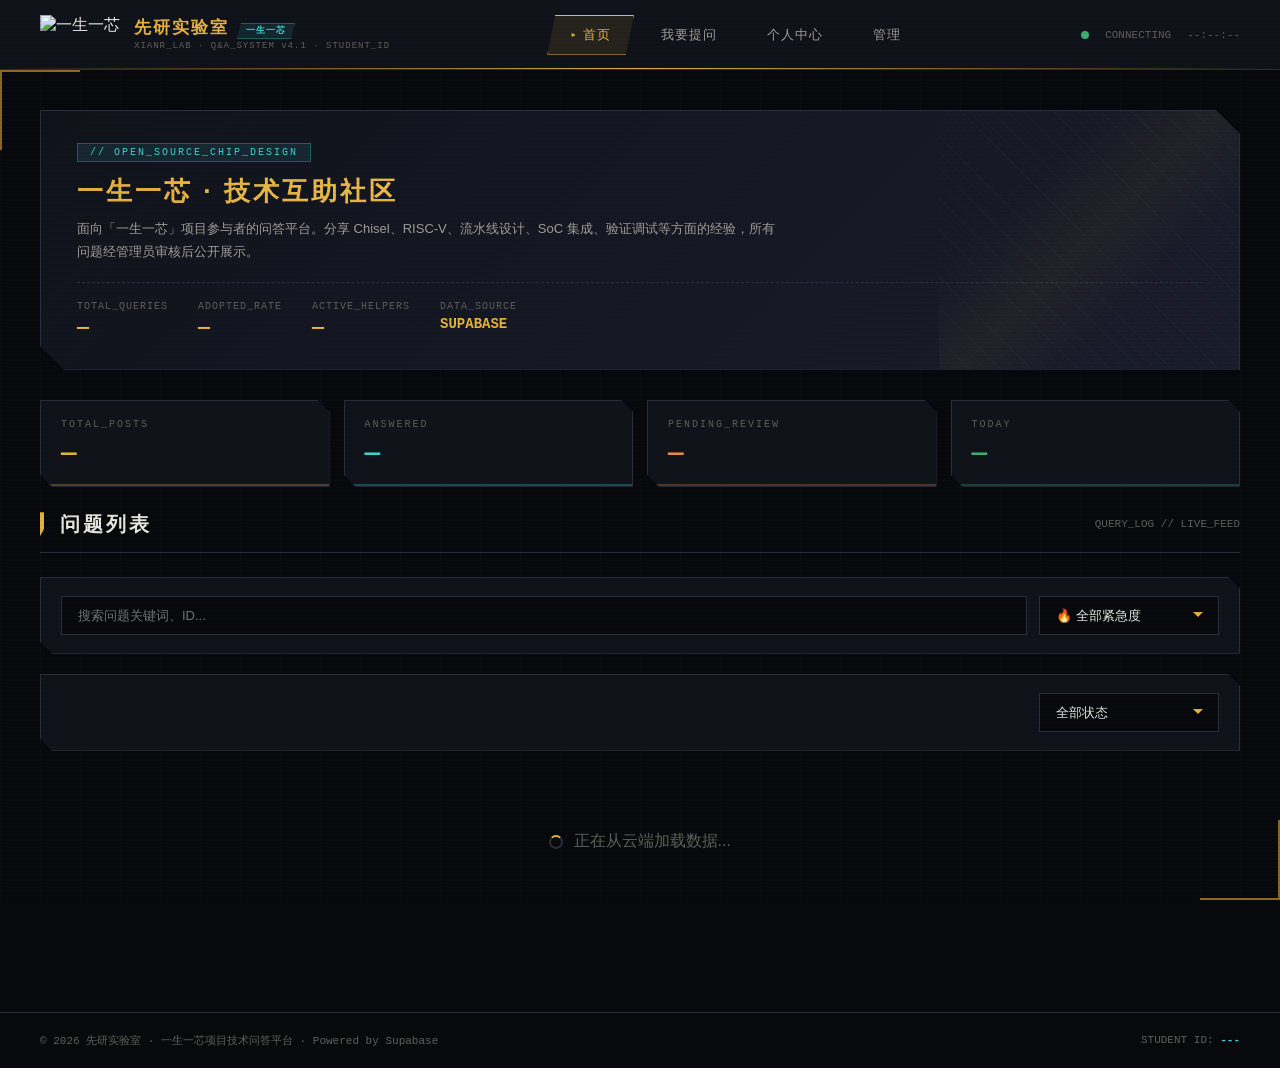
==== commit 9dfb48c6: "Update index.html" ====
--- a/index.html
+++ b/index.html
@@ -3,13 +3,12 @@
 <head>
 <meta charset="UTF-8">
 <meta name="viewport" content="width=device-width, initial-scale=1.0">
-<link rel="icon" type="image/png" href="logo.png">
 <title>先研实验室问答平台 · 一生一芯项目</title>
 <link rel="stylesheet" href="https://cdn.jsdelivr.net/npm/@fontsource/noto-sans-sc@5.0.0/index.css">
 <link rel="stylesheet" href="https://cdn.jsdelivr.net/npm/@fontsource/jetbrains-mono@5.0.0/index.css">
 <script src="https://cdn.jsdelivr.net/npm/@supabase/supabase-js@2"></script>
 <style>
-/* 此处保留所有 CSS 样式不变，省略以节省篇幅，请确保样式部分完整 */
+/* 基础样式保持不变，省略部分重复CSS以节省空间，请确保保留原有所有CSS */
 *{margin:0;padding:0;box-sizing:border-box}
 :root{--bg-primary:#08090d;--bg-secondary:#11131c;--bg-tertiary:#1a1d2b;--accent-primary:#e8b440;--accent-secondary:#f5cc60;--accent-dim:#8a6a20;--accent-cyan:#3fd4d4;--accent-cyan-dim:#1a5f5f;--text-primary:#e8e8e0;--text-secondary:#a0a098;--text-dim:#606058;--border-color:#2a2d3e;--border-light:#3a3d4e;--danger:#d04040;--success:#40b070;--warning:#e89040;--pending:#a070d0}
 body{font-family:'Noto Sans SC',sans-serif;background:var(--bg-primary);color:var(--text-primary);min-height:100vh;overflow-x:hidden}
@@ -58,8 +57,8 @@
 .stat-card::after{content:'';position:absolute;bottom:0;left:0;width:100%;height:2px;background:var(--accent-primary);opacity:0.3}
 .stat-card:nth-child(2)::after{background:var(--accent-cyan)}.stat-card:nth-child(3)::after{background:var(--warning)}.stat-card:nth-child(4)::after{background:var(--success)}
 .filter-bar{background:var(--bg-secondary);border:1px solid var(--border-color);padding:18px 20px;margin-bottom:20px;display:grid;grid-template-columns:1fr 180px;gap:12px;align-items:center;clip-path:polygon(0 0,calc(100% - 12px) 0,100% 12px,100% 100%,12px 100%,0 calc(100% - 12px))}
-.search-input,.priority-select,.status-select,.review-input{width:100%;padding:11px 16px;background:var(--bg-primary);border:1px solid var(--border-color);color:var(--text-primary);font-size:13px;font-family:'Noto Sans SC',sans-serif;outline:none;transition:all 0.3s}
-.search-input:focus,.priority-select:focus,.status-select:focus,.review-input:focus{border-color:var(--accent-primary)}
+.search-input,.priority-select,.status-select,.review-input,.student-input{width:100%;padding:11px 16px;background:var(--bg-primary);border:1px solid var(--border-color);color:var(--text-primary);font-size:13px;font-family:'Noto Sans SC',sans-serif;outline:none;transition:all 0.3s}
+.search-input:focus,.priority-select:focus,.status-select:focus,.review-input:focus,.student-input:focus{border-color:var(--accent-primary)}
 .priority-select,.status-select{cursor:pointer;appearance:none;background-image:url("data:image/svg+xml,%3Csvg xmlns='http://www.w3.org/2000/svg' width='12' height='12' viewBox='0 0 12 12'%3E%3Cpath fill='%23e8b440' d='M6 8L1 3h10z'/%3E%3C/svg%3E");background-repeat:no-repeat;background-position:right 14px center;padding-right:32px}
 .tags{display:flex;flex-wrap:wrap;gap:8px}
 .tag{padding:6px 14px;font-size:12px;background:rgba(232,180,64,0.05);border:1px solid var(--border-color);color:var(--text-secondary);cursor:pointer;transition:all 0.2s;font-family:'Noto Sans SC',sans-serif;letter-spacing:0.5px}
@@ -191,6 +190,7 @@
 .copy-toast{position:fixed;bottom:30px;left:50%;transform:translateX(-50%) translateY(20px);padding:10px 24px;background:var(--accent-primary);color:var(--bg-primary);font-size:12px;font-weight:600;opacity:0;transition:all 0.3s;z-index:5000}
 .copy-toast.show{opacity:1;transform:translateX(-50%) translateY(0)}
 .review-reason{padding:10px 14px;background:rgba(208,64,64,0.08);border-left:3px solid var(--danger);color:var(--text-secondary);font-size:12px;margin-top:10px}
+.student-id-display { font-family: 'JetBrains Mono', monospace; color: var(--accent-cyan); font-weight: bold; }
 @media(max-width:900px){.header{padding:0 16px}.main{padding:20px 16px}.stats-bar{grid-template-columns:repeat(2,1fr)}.stats-grid{grid-template-columns:1fr}.nav-btn{padding:8px 12px;font-size:12px}.header-status{display:none}.logo-sub{display:none}.filter-bar{grid-template-columns:1fr}.hero-title{font-size:20px}.hero-stats{gap:16px}.bar-row{grid-template-columns:100px 1fr 50px}}
 ::-webkit-scrollbar{width:6px;height:6px}::-webkit-scrollbar-track{background:var(--bg-primary)}::-webkit-scrollbar-thumb{background:var(--accent-dim)}::-webkit-scrollbar-thumb:hover{background:var(--accent-primary)}
 .tab-content{display:none}.tab-content.active{display:block}
@@ -199,9 +199,24 @@
 @keyframes skeleton{0%{background-position:200% 0}100%{background-position:-200% 0}}
 .spinner{display:inline-block;width:14px;height:14px;border:2px solid var(--border-color);border-top-color:var(--accent-primary);border-radius:50%;animation:spin 0.8s linear infinite;vertical-align:middle;margin-right:6px}
 @keyframes spin{to{transform:rotate(360deg)}}
+/* 学号输入模态框样式 */
+#studentIdModal { z-index: 10000; background: rgba(0,0,0,0.95); }
+.student-modal-content { background: var(--bg-secondary); border: 1px solid var(--accent-primary); padding: 40px; max-width: 400px; width: 90%; clip-path: polygon(0 0, calc(100% - 20px) 0, 100% 20px, 100% 100%, 20px 100%, 0 calc(100% - 20px)); text-align: center; }
 </style>
 </head>
 <body>
+
+<!-- 学号输入模态框 -->
+<div class="modal-overlay" id="studentIdModal">
+  <div class="student-modal-content">
+    <h2 style="color: var(--accent-primary); margin-bottom: 20px; letter-spacing: 2px;">身份验证</h2>
+    <p style="color: var(--text-secondary); margin-bottom: 20px; font-size: 13px;">请输入您的学号以访问先研实验室问答平台</p>
+    <div class="form-group">
+      <input type="text" class="student-input" id="studentIdInput" placeholder="请输入学号 (例如: 20210001)" style="text-align: center; font-size: 16px; letter-spacing: 2px;">
+    </div>
+    <button class="btn btn-primary" style="width: 100%;" onclick="saveStudentId()">进入平台</button>
+  </div>
+</div>
 
 <div class="corner-decor top-left"></div>
 <div class="corner-decor bottom-right"></div>
@@ -211,13 +226,13 @@
     <img class="logo-icon" src="https://ysyx.oscc.cc/res/images/logo/ysyx.png" alt="一生一芯">
     <div class="logo-text-wrap">
       <div class="logo-text">先研实验室<span class="logo-badge">一生一芯</span></div>
-      <div class="logo-sub">XIANR_LAB · Q&A_SYSTEM v4.0 · CLOUD</div>
+      <div class="logo-sub">XIANR_LAB · Q&A_SYSTEM v4.1 · STUDENT_ID</div>
     </div>
   </div>
   <nav class="nav">
     <button class="nav-btn active" onclick="switchPage('home')">首页</button>
     <button class="nav-btn" onclick="switchPage('ask')">我要提问</button>
-    <button class="nav-btn" onclick="switchPage('stats')">数据统计</button>
+    <button class="nav-btn" onclick="switchPage('profile')">个人中心</button>
     <button class="nav-btn" onclick="switchPage('admin')">
       管理
       <span class="nav-badge" id="pendingBadge" style="display:none;">0</span>
@@ -231,11 +246,12 @@
 </header>
 
 <main class="main">
+
   <div class="page active" id="page-home">
     <div class="hero">
       <div class="hero-tag">// OPEN_SOURCE_CHIP_DESIGN</div>
       <div class="hero-title">一生一芯 · 技术互助社区</div>
-      <div class="hero-desc">面向「一生一芯」项目参与者的匿名问答平台。分享 Chisel、RISC-V、流水线设计、SoC 集成、验证调试等方面的经验，所有问题经管理员审核后公开展示。</div>
+      <div class="hero-desc">面向「一生一芯」项目参与者的问答平台。分享 Chisel、RISC-V、流水线设计、SoC 集成、验证调试等方面的经验，所有问题经管理员审核后公开展示。</div>
       <div class="hero-stats">
         <div class="hero-stat"><div class="hero-stat-label">TOTAL_QUERIES</div><div class="hero-stat-value" id="hero-total">—</div></div>
         <div class="hero-stat"><div class="hero-stat-label">ADOPTED_RATE</div><div class="hero-stat-value" id="hero-adopted">—</div></div>
@@ -277,7 +293,7 @@
   <div class="page" id="page-ask">
     <div class="section-header">
       <h2 class="section-title">提交问题</h2>
-      <span class="section-meta">NEW_QUERY // ANONYMOUS · REVIEW_REQUIRED</span>
+      <span class="section-meta">NEW_QUERY // STUDENT: <span class="student-id-display" id="askStudentIdDisplay">---</span></span>
     </div>
     <div class="card" style="padding:30px">
       <div class="form-group">
@@ -307,7 +323,6 @@
       <div style="display:flex;gap:12px;align-items:center;flex-wrap:wrap">
         <button class="btn btn-primary" id="submitBtn" onclick="submitQuestion()">提交审核</button>
         <button class="btn btn-secondary" onclick="clearForm()">清空表单</button>
-        <span style="margin-left:auto;font-size:11px;color:var(--text-dim);font-family:'JetBrains Mono',monospace">🔒 匿名提交 · 需管理员审核后公开</span>
       </div>
     </div>
     <div style="margin-top:40px">
@@ -319,31 +334,49 @@
     </div>
   </div>
 
-  <div class="page" id="page-stats">
+  <!-- 个人中心页面 (原数据统计页面改造) -->
+  <div class="page" id="page-profile">
     <div class="section-header">
-      <h2 class="section-title">数据统计</h2>
-      <span class="section-meta">ANALYTICS // REAL_TIME</span>
-    </div>
-    <div class="stats-bar">
-      <div class="stat-card"><div class="stat-label">TOTAL_QUESTIONS</div><div class="stat-value" id="stats-total-q">—</div></div>
-      <div class="stat-card"><div class="stat-label">TOTAL_ANSWERS</div><div class="stat-value cyan" id="stats-total-a">—</div></div>
-      <div class="stat-card"><div class="stat-label">ADOPTED</div><div class="stat-value ok" id="stats-adopted">—</div></div>
-      <div class="stat-card"><div class="stat-label">ADOPTION_RATE</div><div class="stat-value warn" id="stats-rate">—</div></div>
-    </div>
-    <div class="stats-grid">
-      <div class="stats-panel"><div class="stats-panel-title">进度分布 <span>BY_PROGRESS</span></div><div id="progressStats"></div></div>
-      <div class="stats-panel"><div class="stats-panel-title">优先级分布 <span>BY_PRIORITY</span></div><div id="priorityStats"></div></div>
-      <div class="stats-panel"><div class="stats-panel-title">审核状态 <span>REVIEW_STATUS</span></div><div class="donut-chart" id="reviewDonut"></div></div>
-      <div class="stats-panel"><div class="stats-panel-title">回答者排行 <span>TOP_HELPERS</span></div><ul class="rank-list" id="helperRank"></ul></div>
-    </div>
-    <div class="stats-panel" style="margin-bottom:20px">
-      <div class="stats-panel-title">近 14 天提问趋势 <span>14_DAY_TIMELINE</span></div>
-      <div class="timeline-chart" id="timelineChart"></div>
-      <div class="timeline-labels" id="timelineLabels" style="display:flex;gap:4px;margin-top:6px;font-size:9px;color:var(--text-dim);font-family:'JetBrains Mono',monospace"></div>
-    </div>
-    <div class="stats-grid">
-      <div class="stats-panel"><div class="stats-panel-title">采纳统计 <span>ADOPTION_ANALYSIS</span></div><div id="adoptionStats"></div></div>
-      <div class="stats-panel"><div class="stats-panel-title">回答统计 <span>ANSWER_ANALYSIS</span></div><div id="answerAnalysis"></div></div>
+      <h2 class="section-title">个人中心</h2>
+      <span class="section-meta">PROFILE // STUDENT: <span class="student-id-display" id="profileStudentIdDisplay">---</span></span>
+    </div>
+    
+    <!-- 个人数据统计 -->
+    <div class="stats-bar" id="personalStatsBar">
+      <div class="stat-card"><div class="stat-label">MY_QUESTIONS</div><div class="stat-value" id="p-stat-q">—</div></div>
+      <div class="stat-card"><div class="stat-label">MY_ANSWERS</div><div class="stat-value cyan" id="p-stat-a">—</div></div>
+      <div class="stat-card"><div class="stat-label">MY_ADOPTED</div><div class="stat-value ok" id="p-stat-adopted">—</div></div>
+      <div class="stat-card"><div class="stat-label">ADOPTION_RATE</div><div class="stat-value warn" id="p-stat-rate">—</div></div>
+    </div>
+
+    <!-- 管理员专属：全站数据统计 (默认隐藏，JS控制显示) -->
+    <div id="adminStatsSection" style="display: none;">
+      <div class="decor-line"></div>
+      <div class="section-header" style="margin-top: 30px;">
+        <h2 class="section-title">全站数据统计 (管理员视图)</h2>
+        <span class="section-meta">ANALYTICS // REAL_TIME</span>
+      </div>
+      <div class="stats-bar">
+        <div class="stat-card"><div class="stat-label">TOTAL_QUESTIONS</div><div class="stat-value" id="stats-total-q">—</div></div>
+        <div class="stat-card"><div class="stat-label">TOTAL_ANSWERS</div><div class="stat-value cyan" id="stats-total-a">—</div></div>
+        <div class="stat-card"><div class="stat-label">ADOPTED</div><div class="stat-value ok" id="stats-adopted">—</div></div>
+        <div class="stat-card"><div class="stat-label">ADOPTION_RATE</div><div class="stat-value warn" id="stats-rate">—</div></div>
+      </div>
+      <div class="stats-grid">
+        <div class="stats-panel"><div class="stats-panel-title">进度分布 <span>BY_PROGRESS</span></div><div id="progressStats"></div></div>
+        <div class="stats-panel"><div class="stats-panel-title">优先级分布 <span>BY_PRIORITY</span></div><div id="priorityStats"></div></div>
+        <div class="stats-panel"><div class="stats-panel-title">审核状态 <span>REVIEW_STATUS</span></div><div class="donut-chart" id="reviewDonut"></div></div>
+        <div class="stats-panel"><div class="stats-panel-title">回答者排行 <span>TOP_HELPERS</span></div><ul class="rank-list" id="helperRank"></ul></div>
+      </div>
+      <div class="stats-panel" style="margin-bottom:20px">
+        <div class="stats-panel-title">近 14 天提问趋势 <span>14_DAY_TIMELINE</span></div>
+        <div class="timeline-chart" id="timelineChart"></div>
+        <div class="timeline-labels" id="timelineLabels" style="display:flex;gap:4px;margin-top:6px;font-size:9px;color:var(--text-dim);font-family:'JetBrains Mono',monospace"></div>
+      </div>
+      <div class="stats-grid">
+        <div class="stats-panel"><div class="stats-panel-title">采纳统计 <span>ADOPTION_ANALYSIS</span></div><div id="adoptionStats"></div></div>
+        <div class="stats-panel"><div class="stats-panel-title">回答统计 <span>ANSWER_ANALYSIS</span></div><div id="answerAnalysis"></div></div>
+      </div>
     </div>
   </div>
 
@@ -419,7 +452,7 @@
 
 <footer class="footer">
   <span>© 2026 先研实验室 · 一生一芯项目技术问答平台 · Powered by Supabase</span>
-  <span>SESSION: <span id="sessionId">---</span></span>
+  <span>STUDENT ID: <span class="student-id-display" id="footerStudentId">---</span></span>
 </footer>
 
 <div class="modal-overlay" id="answerModal">
@@ -452,17 +485,11 @@
 
 <script>
 (function() {
-  // ============================================================
-  // Supabase 配置
-  // ============================================================
   const SUPABASE_URL = 'https://aybzbnscgnbvlhdekwej.supabase.co';
   const SUPABASE_ANON_KEY = 'eyJhbGciOiJIUzI1NiIsInR5cCI6IkpXVCJ9.eyJpc3MiOiJzdXBhYmFzZSIsInJlZiI6ImF5YnpibnNjZ25idmxoZGVrd2VqIiwicm9sZSI6ImFub24iLCJpYXQiOjE3Nzk0MDAxNTAsImV4cCI6MjA5NDk3NjE1MH0.143pyKjrNhdfpnlMCYVy7Lips0bvPMn5mbFmiTP9NTg';
   const supabase = window.supabase.createClient(SUPABASE_URL, SUPABASE_ANON_KEY);
 
-  // ============================================================
-  // 常量
-  // ============================================================
-  const SESSION_KEY = 'xianr_session';
+  const STUDENT_ID_KEY = 'xianr_student_id';
   const PROGRESS_TAGS = [
     { id: 'f1', label: 'F1 如何科学地提问', icon: 'F1' },
     { id: 'f2', label: 'F2 Logisim安装和使用', icon: 'F2' },
@@ -481,22 +508,32 @@
     { id: 'e5', label: 'E5 Verilog的RTL综合语义', icon: 'E5' }
   ];
 
-  // ============================================================
-  // 状态
-  // ============================================================
   let currentFilter = 'all', currentSearch = '', currentPriority = 'all', currentStatus = 'all';
   let currentAnswerQuestionId = null, currentDetailQuestionId = null;
   let selectedProgress = new Set();
   let cache = { approvedQuestions: [], myQuestions: [], allQuestions: [], pendingCount: 0, isAdmin: false, lastFetch: 0 };
 
-  // ============================================================
-  // 工具函数
-  // ============================================================
-  function getSessionId() {
-    let sid = sessionStorage.getItem(SESSION_KEY);
-    if (!sid) { sid = 'USR-' + Math.random().toString(36).substr(2, 8).toUpperCase(); sessionStorage.setItem(SESSION_KEY, sid); }
-    return sid;
-  }
+  // 学号相关函数
+  function getStudentId() {
+    return sessionStorage.getItem(STUDENT_ID_KEY) || '';
+  }
+  
+  window.saveStudentId = function() {
+    const sid = document.getElementById('studentIdInput').value.trim();
+    if (!sid) { alert('请输入学号！'); return; }
+    sessionStorage.setItem(STUDENT_ID_KEY, sid);
+    document.getElementById('studentIdModal').classList.remove('active');
+    updateStudentIdDisplay();
+    initApp();
+  };
+
+  function updateStudentIdDisplay() {
+    const sid = getStudentId();
+    document.getElementById('footerStudentId').textContent = sid || '---';
+    document.getElementById('profileStudentIdDisplay').textContent = sid || '---';
+    document.getElementById('askStudentIdDisplay').textContent = sid || '---';
+  }
+
   function generateQid() { return 'Q-' + Date.now().toString(36).toUpperCase() + '-' + Math.random().toString(36).substr(2, 4).toUpperCase(); }
   function generateAid() { return 'A-' + Date.now().toString(36).toUpperCase() + '-' + Math.random().toString(36).substr(2, 4).toUpperCase(); }
   function showNotification(msg, type = 'success') {
@@ -520,9 +557,6 @@
   function getProgressLabel(id) { const p = PROGRESS_TAGS.find(t => t.id === id); return p ? p.label : id; }
   function getProgressIcon(id) { const p = PROGRESS_TAGS.find(t => t.id === id); return p ? p.icon : '●'; }
 
-  // ============================================================
-  // Supabase 数据层
-  // ============================================================
   async function checkConnection() {
     const dot = document.getElementById('statusDot'), label = document.getElementById('connStatus');
     try {
@@ -538,22 +572,16 @@
     }
   }
 
-  // ✅ 修复：移除了 Promise.all 中的 .catch()，改为顺序 await
   async function refreshData() {
-    const session = getSessionId();
+    const session = getStudentId();
+    if (!session) return false;
     const qRes = await supabase.rpc('get_my_questions', { my_session: session });
     const pRes = await supabase.rpc('get_pending_count');
 
-    if (qRes.error) { 
-      console.error('fetch questions:', qRes.error); 
-      showNotification('数据加载失败: ' + qRes.error.message, 'error'); 
-      return false; 
-    }
-    
+    if (qRes.error) { console.error('fetch questions:', qRes.error); showNotification('数据加载失败: ' + qRes.error.message, 'error'); return false; }
     const questions = qRes.data || [];
     const qids = questions.map(q => q.id);
     let answersByQ = {};
-    
     if (qids.length > 0) {
       const aRes = await supabase.from('answers').select('*').in('question_id', qids).order('created_at', { ascending: true });
       if (!aRes.error && aRes.data) {
@@ -585,26 +613,21 @@
     cache.pendingCount = questions.filter(q => q.status === 'pending').length;
   }
 
-  // ============================================================
-  // 页面切换
-  // ============================================================
   window.switchPage = async function(page) {
     document.querySelectorAll('.page').forEach(p => p.classList.remove('active'));
     document.querySelectorAll('.nav-btn').forEach(b => b.classList.remove('active'));
     document.getElementById('page-' + page).classList.add('active');
-    const idx = ['home', 'ask', 'stats', 'admin'].indexOf(page);
-    document.querySelectorAll('.nav-btn')[idx].classList.add('active');
+    const idx = ['home', 'ask', 'profile', 'admin'].indexOf(page);
+    if (idx !== -1) document.querySelectorAll('.nav-btn')[idx].classList.add('active');
+    
     if (page === 'home') await renderQuestions();
     else if (page === 'ask') { renderProgressGrid(); await renderMyQuestions(); }
-    else if (page === 'stats') await renderStatsPage();
+    else if (page === 'profile') await renderProfilePage();
     else if (page === 'admin') {
       if (cache.isAdmin) { await refreshAllForAdmin(); renderReviewQueue(); renderAdminQuestions(); updateAdminOverview(); }
     }
   };
 
-  // ============================================================
-  // 进度标签
-  // ============================================================
   function renderProgressGrid() {
     const grid = document.getElementById('progressGrid');
     grid.innerHTML = PROGRESS_TAGS.map(p => `
@@ -623,9 +646,6 @@
     });
   }
 
-  // ============================================================
-  // 筛选标签
-  // ============================================================
   function renderFilterTags() {
     const approved = cache.approvedQuestions;
     const counts = {};
@@ -645,9 +665,6 @@
     renderQuestionsList();
   };
 
-  // ============================================================
-  // 渲染问题列表
-  // ============================================================
   async function renderQuestions() {
     await refreshData();
     updatePendingBadge();
@@ -693,29 +710,38 @@
       container.innerHTML = '<div class="empty-state"><div class="empty-state-icon">📭</div><div class="empty-state-text">暂无符合条件的问题</div></div>';
       return;
     }
-    container.innerHTML = questions.map(q => renderQuestionCard(q)).join('');
-  }
-
-  function renderQuestionCard(q) {
+    container.innerHTML = questions.map(q => renderQuestionCard(q, false)).join('');
+  }
+
+  function renderQuestionCard(q, isAdminView = false) {
     const answered = q.answers.length > 0, adopted = q.answers.some(a => a.adopted);
-    const isOwner = q.session_id === getSessionId();
+    const isOwner = q.session_id === getStudentId();
     const progressTags = (q.progress || []).map(p => `<span class="card-tag progress">${getProgressIcon(p)} ${getProgressLabel(p)}</span>`).join('');
-    const answersHtml = q.answers.map(a => `
+    
+    // 管理员视图显示学号
+    const ownerInfo = isAdminView ? `<span style="font-size:10px;color:var(--accent-cyan);margin-right:8px">[提问者: ${q.session_id}]</span>` : '';
+    
+    const answersHtml = q.answers.map(a => {
+      const answererInfo = isAdminView ? `<span style="font-size:10px;color:var(--accent-cyan)">[回答者: ${a.session_id || '未知'}]</span>` : '';
+      return `
       <div class="answer-item ${a.adopted ? 'adopted' : ''}">
         <div>${escapeHtml(a.content)}${a.adopted ? '<span class="adopted-badge">✓ 已采纳</span>' : ''}</div>
         <div class="answer-meta">
-          <span>— ${a.nickname || '匿名'} · ${formatTime(a.created_at)}</span>
+          <span>— ${a.nickname || '匿名'} ${answererInfo} · ${formatTime(a.created_at)}</span>
           ${isOwner && !adopted && q.status === 'approved' ? `<button class="card-action-btn success" onclick="adoptAnswer('${q.id}','${a.id}')">采纳</button>` : ''}
         </div>
-      </div>`).join('');
+      </div>`;
+    }).join('');
+    
     let statusBadge = '';
     if (q.status === 'pending') statusBadge = '<span class="card-status pending">PENDING</span>';
     if (q.status === 'rejected') statusBadge = '<span class="card-status rejected">REJECTED</span>';
+    
     return `
       <div class="card ${q.status !== 'approved' ? q.status + '-review' : ''}">
         <div class="card-header">
           <span class="card-id" onclick="copyId('${q.qid}')">${q.qid}</span>
-          <div class="card-meta">${statusBadge}<span class="priority-badge ${q.priority}">${q.priority === 'high' ? '● HIGH' : q.priority === 'medium' ? '● MED' : '● LOW'}</span>${progressTags}</div>
+          <div class="card-meta">${ownerInfo}${statusBadge}<span class="priority-badge ${q.priority}">${q.priority === 'high' ? '● HIGH' : q.priority === 'medium' ? '● MED' : '● LOW'}</span>${progressTags}</div>
         </div>
         <div class="card-body">
           <div class="card-title">${escapeHtml(q.title)}</div>
@@ -735,14 +761,13 @@
       </div>`;
   }
 
-  // ============================================================
-  // 提交问题
-  // ============================================================
   window.submitQuestion = async function() {
     const title = document.getElementById('askTitle').value.trim();
     const content = document.getElementById('askContent').value.trim();
     const priority = document.getElementById('askPriority').value;
     const progress = Array.from(selectedProgress);
+    const sid = getStudentId();
+    if (!sid) { showNotification('请先输入学号', 'error'); return; }
     if (!title) { showNotification('请输入问题标题', 'error'); return; }
     if (!content) { showNotification('请输入问题详情', 'error'); return; }
     if (title.length > 100) { showNotification('标题不能超过100个字符', 'error'); return; }
@@ -750,19 +775,11 @@
     
     const btn = document.getElementById('submitBtn');
     btn.disabled = true; btn.innerHTML = '<span class="spinner"></span>提交中...';
-    
     const qid = generateQid();
-    const id = crypto.randomUUID(); // ✅ 修复：显式生成 id 以匹配 SQL DEFAULT gen_random_uuid() 或防止报错
-    
-    const { error } = await supabase.from('questions').insert({ 
-      id, // ✅ 显式传递 id
-      qid, title, content, progress, priority, 
-      status: 'pending', session_id: getSessionId() 
-    });
-    
+    const id = crypto.randomUUID();
+    const { error } = await supabase.from('questions').insert({ id, qid, title, content, progress, priority, status: 'pending', session_id: sid });
     btn.disabled = false; btn.textContent = '提交审核';
     if (error) { showNotification('提交失败: ' + error.message, 'error'); return; }
-    
     clearForm(); showNotification('问题已提交，等待管理员审核。ID: ' + qid);
     await renderMyQuestions(); updatePendingBadge();
   };
@@ -777,7 +794,7 @@
 
   async function renderMyQuestions() {
     await refreshData();
-    const myQ = cache.myQuestions.filter(q => q.session_id === getSessionId());
+    const myQ = cache.myQuestions.filter(q => q.session_id === getStudentId());
     const container = document.getElementById('myQuestions');
     if (myQ.length === 0) { container.innerHTML = '<div class="empty-state"><div class="empty-state-icon">📝</div><div class="empty-state-text">你还没有提过问题</div></div>'; return; }
     container.innerHTML = myQ.sort((a, b) => new Date(b.created_at) - new Date(a.created_at)).map(q => renderQuestionCard(q)).join('');
@@ -785,15 +802,12 @@
 
   window.deleteOwnQuestion = async function(id) {
     if (!confirm('确定撤回这个问题吗？')) return;
-    const { data, error } = await supabase.rpc('delete_own_question', { p_question_id: id, my_session: getSessionId() });
+    const { data, error } = await supabase.rpc('delete_own_question', { p_question_id: id, my_session: getStudentId() });
     if (error) { showNotification('撤回失败: ' + error.message, 'error'); return; }
     if (data) { showNotification('问题已撤回'); await renderMyQuestions(); await renderQuestions(); }
     else showNotification('撤回失败（仅允许撤回未通过的问题）', 'error');
   };
 
-  // ============================================================
-  // 回答
-  // ============================================================
   window.openAnswer = async function(qid) {
     currentAnswerQuestionId = qid;
     const q = cache.myQuestions.find(q => q.id === qid) || cache.approvedQuestions.find(q => q.id === qid) || cache.allQuestions.find(q => q.id === qid);
@@ -807,15 +821,12 @@
   window.submitAnswer = async function() {
     const content = document.getElementById('answerContent').value.trim();
     const nickname = document.getElementById('answerNickname').value.trim();
+    const sid = getStudentId();
     if (!content) { showNotification('请输入回答内容', 'error'); return; }
     const btn = document.getElementById('submitAnswerBtn');
     btn.disabled = true; btn.innerHTML = '<span class="spinner"></span>提交中...';
-    const id = crypto.randomUUID(); // ✅ 修复：生成 id
-    const { error } = await supabase.from('answers').insert({ 
-      id, // ✅ 显式传递 id
-      question_id: currentAnswerQuestionId, 
-      aid: generateAid(), content, nickname: nickname || '匿名', adopted: false 
-    });
+    const id = crypto.randomUUID();
+    const { error } = await supabase.from('answers').insert({ id, question_id: currentAnswerQuestionId, aid: generateAid(), content, nickname: nickname || '匿名', session_id: sid, adopted: false });
     btn.disabled = false; btn.textContent = '提交回答';
     if (error) { showNotification('提交失败: ' + error.message, 'error'); return; }
     closeModal('answerModal'); showNotification('回答提交成功！');
@@ -824,7 +835,7 @@
 
   window.adoptAnswer = async function(qid, aid) {
     if (!confirm('确定采纳这条回答为最佳答案吗？采纳后不可更改。')) return;
-    const { data, error } = await supabase.rpc('adopt_answer', { p_answer_id: aid, my_session: getSessionId() });
+    const { data, error } = await supabase.rpc('adopt_answer', { p_answer_id: aid, my_session: getStudentId() });
     if (error) { showNotification('采纳失败: ' + error.message, 'error'); return; }
     if (data) {
       showNotification('已采纳该回答！');
@@ -837,7 +848,7 @@
     currentDetailQuestionId = qid;
     const q = cache.myQuestions.find(q => q.id === qid) || cache.approvedQuestions.find(q => q.id === qid) || cache.allQuestions.find(q => q.id === qid);
     if (!q) return;
-    const isOwner = q.session_id === getSessionId(), adopted = q.answers.some(a => a.adopted);
+    const isOwner = q.session_id === getStudentId(), adopted = q.answers.some(a => a.adopted);
     const progressHtml = (q.progress || []).map(p => `<span class="card-tag progress">${getProgressIcon(p)} ${getProgressLabel(p)}</span>`).join(' ');
     const answersHtml = q.answers.length > 0 ? q.answers.map(a => `
       <div class="answer-item ${a.adopted ? 'adopted' : ''}">
@@ -855,7 +866,7 @@
       </div>
       <h3 style="font-size:18px;margin-bottom:14px;line-height:1.6">${escapeHtml(q.title)}</h3>
       <p style="font-size:14px;color:var(--text-secondary);line-height:1.9;white-space:pre-wrap;margin-bottom:18px">${escapeHtml(q.content)}</p>
-      <div style="font-size:11px;color:var(--text-dim);font-family:'JetBrains Mono',monospace">📅 ${formatFullTime(q.created_at)}</div>
+      <div style="font-size:11px;color:var(--text-dim);font-family:'JetBrains Mono',monospace">📅 ${formatFullTime(q.created_at)} · 提问者: ${q.session_id}</div>
       <div class="decor-line"></div>
       <h4 style="font-size:13px;color:var(--accent-primary);margin-bottom:12px;letter-spacing:2px">回答 (${q.answers.length})</h4>
       ${answersHtml}`;
@@ -872,29 +883,51 @@
   };
   window.closeModal = function(id) { document.getElementById(id).classList.remove('active'); };
 
-  // ============================================================
-  // 数据统计
-  // ============================================================
-  async function renderStatsPage() {
+  // 个人中心页面渲染
+  async function renderProfilePage() {
     await refreshData();
-    const approved = cache.approvedQuestions;
-    const totalAnswers = approved.reduce((s, q) => s + q.answers.length, 0);
-    const adoptedQ = approved.filter(q => q.answers.some(a => a.adopted)).length;
-    const totalAdopted = approved.reduce((s, q) => s + q.answers.filter(a => a.adopted).length, 0);
-    document.getElementById('stats-total-q').textContent = approved.length;
+    const sid = getStudentId();
+    const myQuestions = cache.myQuestions.filter(q => q.session_id === sid);
+    const myAnswersCount = cache.myQuestions.reduce((sum, q) => sum + q.answers.filter(a => a.session_id === sid).length, 0);
+    const myAdoptedCount = cache.myQuestions.reduce((sum, q) => sum + q.answers.filter(a => a.session_id === sid && a.adopted).length, 0);
+    
+    document.getElementById('p-stat-q').textContent = myQuestions.length;
+    document.getElementById('p-stat-a').textContent = myAnswersCount;
+    document.getElementById('p-stat-adopted').textContent = myAdoptedCount;
+    document.getElementById('p-stat-rate').textContent = myAnswersCount > 0 ? Math.round(myAdoptedCount / myAnswersCount * 100) + '%' : '0%';
+
+    // 如果是管理员，显示全站统计
+    if (cache.isAdmin) {
+      document.getElementById('adminStatsSection').style.display = 'block';
+      renderFullStats();
+    } else {
+      document.getElementById('adminStatsSection').style.display = 'none';
+    }
+  }
+
+  async function renderFullStats() {
+    const approved = cache.approvedQuestions; // 注意：这里用的是当前用户视角的缓存，如果是管理员需要 refreshAllForAdmin 后的数据
+    // 为了准确，如果是管理员，使用 cache.allQuestions 过滤 approved
+    const allApproved = cache.isAdmin ? cache.allQuestions.filter(q => q.status === 'approved') : approved;
+    
+    const totalAnswers = allApproved.reduce((s, q) => s + q.answers.length, 0);
+    const adoptedQ = allApproved.filter(q => q.answers.some(a => a.adopted)).length;
+    const totalAdopted = allApproved.reduce((s, q) => s + q.answers.filter(a => a.adopted).length, 0);
+    
+    document.getElementById('stats-total-q').textContent = allApproved.length;
     document.getElementById('stats-total-a').textContent = totalAnswers;
     document.getElementById('stats-adopted').textContent = totalAdopted;
-    document.getElementById('stats-rate').textContent = approved.length ? Math.round(adoptedQ / approved.length * 100) + '%' : '0%';
+    document.getElementById('stats-rate').textContent = allApproved.length ? Math.round(adoptedQ / allApproved.length * 100) + '%' : '0%';
 
     const progressCounts = {};
     PROGRESS_TAGS.forEach(t => progressCounts[t.id] = 0);
-    approved.forEach(q => (q.progress || []).forEach(p => progressCounts[p] = (progressCounts[p] || 0) + 1));
+    allApproved.forEach(q => (q.progress || []).forEach(p => progressCounts[p] = (progressCounts[p] || 0) + 1));
     const maxProg = Math.max(...Object.values(progressCounts), 1);
     document.getElementById('progressStats').innerHTML = PROGRESS_TAGS.filter(t => progressCounts[t.id] > 0).map(t => `
       <div class="bar-row"><div class="bar-label">${t.icon} ${t.label}</div><div class="bar-track"><div class="bar-fill cyan" style="width:${progressCounts[t.id] / maxProg * 100}%"></div></div><div class="bar-value cyan">${progressCounts[t.id]}</div></div>`).join('') || '<div style="color:var(--text-dim);font-size:12px">暂无数据</div>';
 
     const priCounts = { high: 0, medium: 0, low: 0 };
-    approved.forEach(q => priCounts[q.priority]++);
+    allApproved.forEach(q => priCounts[q.priority]++);
     const maxPri = Math.max(...Object.values(priCounts), 1);
     document.getElementById('priorityStats').innerHTML = Object.entries(priCounts).map(([k, v]) => `
       <div class="bar-row"><div class="bar-label">${k === 'high' ? '🔴 高' : k === 'medium' ? '🟠 中' : '🟢 低'}</div><div class="bar-track"><div class="bar-fill" style="width:${v / maxPri * 100}%"></div></div><div class="bar-value">${v}</div></div>`).join('');
@@ -902,13 +935,13 @@
     let reviewCounts = { approved: 0, pending: 0, rejected: 0 };
     const rcRes = await supabase.rpc('get_pending_count');
     reviewCounts.pending = rcRes.data || 0;
-    reviewCounts.approved = approved.length;
+    reviewCounts.approved = allApproved.length;
     const rejRes = await supabase.from('questions').select('id', { count: 'exact', head: true }).eq('status', 'rejected');
     reviewCounts.rejected = rejRes.count || 0;
     renderDonut(reviewCounts);
 
     const helperStats = {};
-    approved.forEach(q => q.answers.forEach(a => {
+    allApproved.forEach(q => q.answers.forEach(a => {
       const name = a.nickname || '匿名';
       if (!helperStats[name]) helperStats[name] = { count: 0, adopted: 0 };
       helperStats[name].count++;
@@ -918,10 +951,10 @@
     document.getElementById('helperRank').innerHTML = topHelpers.length ? topHelpers.map(([name, s], i) => `
       <li class="rank-item"><span class="rank-pos">#${i + 1}</span><span class="rank-name">${escapeHtml(name)}${s.adopted > 0 ? ` <span style="color:var(--success);font-size:11px">✓${s.adopted}</span>` : ''}</span><span class="rank-count">${s.count}条</span></li>`).join('') : '<div style="color:var(--text-dim);font-size:12px;padding:12px 0">暂无回答数据</div>';
 
-    renderTimeline();
+    renderTimeline(allApproved);
 
     const adoptionByProgress = {};
-    approved.forEach(q => { (q.progress || []).forEach(p => {
+    allApproved.forEach(q => { (q.progress || []).forEach(p => {
       if (!adoptionByProgress[p]) adoptionByProgress[p] = { total: 0, adopted: 0 };
       adoptionByProgress[p].total++;
       if (q.answers.some(a => a.adopted)) adoptionByProgress[p].adopted++;
@@ -929,16 +962,16 @@
     document.getElementById('adoptionStats').innerHTML = Object.keys(adoptionByProgress).length ? Object.entries(adoptionByProgress).map(([p, s]) => `
       <div class="bar-row"><div class="bar-label">${getProgressIcon(p)} ${getProgressLabel(p)}</div><div class="bar-track"><div class="bar-fill" style="width:${s.total ? s.adopted / s.total * 100 : 0}%"></div></div><div class="bar-value">${s.adopted}/${s.total}</div></div>`).join('') : '<div style="color:var(--text-dim);font-size:12px">暂无采纳数据</div>';
 
-    const multiAnsQ = approved.filter(q => q.answers.length > 1).length;
-    const oneAnsQ = approved.filter(q => q.answers.length === 1).length;
-    const zeroAnsQ = approved.filter(q => q.answers.length === 0).length;
+    const multiAnsQ = allApproved.filter(q => q.answers.length > 1).length;
+    const oneAnsQ = allApproved.filter(q => q.answers.length === 1).length;
+    const zeroAnsQ = allApproved.filter(q => q.answers.length === 0).length;
     const maxA = Math.max(multiAnsQ, oneAnsQ, zeroAnsQ, 1);
     document.getElementById('answerAnalysis').innerHTML = `
       <div class="bar-row"><div class="bar-label">多回答 (≥2)</div><div class="bar-track"><div class="bar-fill" style="width:${multiAnsQ / maxA * 100}%"></div></div><div class="bar-value">${multiAnsQ}</div></div>
       <div class="bar-row"><div class="bar-label">单回答 (=1)</div><div class="bar-track"><div class="bar-fill cyan" style="width:${oneAnsQ / maxA * 100}%"></div></div><div class="bar-value cyan">${oneAnsQ}</div></div>
       <div class="bar-row"><div class="bar-label">零回答 (=0)</div><div class="bar-track"><div class="bar-fill" style="width:${zeroAnsQ / maxA * 100}%;background:linear-gradient(90deg,rgba(208,64,64,0.5),var(--danger))"></div></div><div class="bar-value" style="color:var(--danger)">${zeroAnsQ}</div></div>
       <div style="margin-top:16px;padding-top:12px;border-top:1px dashed var(--border-color);font-size:12px;color:var(--text-secondary);line-height:1.7">
-        <div>📊 平均每问题回答数：<span style="color:var(--accent-primary);font-family:'JetBrains Mono',monospace">${approved.length ? (totalAnswers / approved.length).toFixed(2) : 0}</span></div>
+        <div>📊 平均每问题回答数：<span style="color:var(--accent-primary);font-family:'JetBrains Mono',monospace">${allApproved.length ? (totalAnswers / allApproved.length).toFixed(2) : 0}</span></div>
         <div>⭐ 平均每条回答采纳率：<span style="color:var(--accent-primary);font-family:'JetBrains Mono',monospace">${totalAnswers ? (totalAdopted / totalAnswers * 100).toFixed(1) + '%' : '0%'}</span></div>
       </div>`;
   }
@@ -968,13 +1001,12 @@
       </div>`;
   }
 
-  function renderTimeline() {
-    const approved = cache.approvedQuestions;
+  function renderTimeline(approvedList) {
     const days = [], counts = [];
     const now = new Date(); now.setHours(0, 0, 0, 0);
     for (let i = 13; i >= 0; i--) {
       const d = new Date(now); d.setDate(d.getDate() - i); days.push(d);
-      counts.push(approved.filter(q => new Date(q.created_at).toDateString() === d.toDateString()).length);
+      counts.push(approvedList.filter(q => new Date(q.created_at).toDateString() === d.toDateString()).length);
     }
     const max = Math.max(...counts, 1);
     document.getElementById('timelineChart').innerHTML = counts.map((c, i) => `<div class="timeline-bar" style="height:${c ? (c / max * 100) : 3}%"></div>`).join('');
@@ -984,9 +1016,6 @@
     }).join('');
   }
 
-  // ============================================================
-  // 管理员
-  // ============================================================
   window.adminLogin_fn = async function() {
     const email = document.getElementById('adminEmail').value.trim();
     const password = document.getElementById('adminPassword').value;
@@ -1039,7 +1068,10 @@
       return `
         <div class="card">
           <div class="card-header"><span class="card-id">${q.qid}</span><div class="card-meta"><span class="card-status pending">PENDING</span><span class="priority-badge ${q.priority}">${q.priority === 'high' ? '● HIGH' : q.priority === 'medium' ? '● MED' : '● LOW'}</span>${progressHtml}</div></div>
-          <div class="card-body"><div class="card-title">${escapeHtml(q.title)}</div><div class="card-content">${escapeHtml(q.content)}</div></div>
+          <div class="card-body">
+            <div style="font-size:11px;color:var(--accent-cyan);margin-bottom:8px;font-family:'JetBrains Mono',monospace">👤 提问学号: ${q.session_id}</div>
+            <div class="card-title">${escapeHtml(q.title)}</div><div class="card-content">${escapeHtml(q.content)}</div>
+          </div>
           <div class="card-footer" style="flex-direction:column;align-items:stretch">
             <div style="display:flex;justify-content:space-between;width:100%"><span>${formatFullTime(q.created_at)}</span></div>
             <div class="review-actions">
@@ -1083,7 +1115,9 @@
       return `
         <div class="card">
           <div class="card-header"><span class="card-id">${q.qid}</span><div class="card-meta"><span class="card-status ${q.status}">${statusLabel}</span><span class="priority-badge ${q.priority}">${q.priority === 'high' ? '● HIGH' : q.priority === 'medium' ? '● MED' : '● LOW'}</span>${progressHtml}</div></div>
-          <div class="card-body"><div class="card-title">${escapeHtml(q.title)}</div><div class="card-content">${escapeHtml(q.content.substring(0, 150))}${q.content.length > 150 ? '...' : ''}</div>
+          <div class="card-body">
+            <div style="font-size:11px;color:var(--accent-cyan);margin-bottom:8px;font-family:'JetBrains Mono',monospace">👤 提问学号: ${q.session_id}</div>
+            <div class="card-title">${escapeHtml(q.title)}</div><div class="card-content">${escapeHtml(q.content.substring(0, 150))}${q.content.length > 150 ? '...' : ''}</div>
             ${q.reject_reason ? `<div class="review-reason">📛 拒绝理由：${escapeHtml(q.reject_reason)}</div>` : ''}
             <div style="margin-top:8px;font-size:11px;font-family:'JetBrains Mono',monospace;color:${q.answers.length > 0 ? 'var(--success)' : 'var(--warning)'}">${q.answers.length > 0 ? `✓ ${q.answers.length} 条回答${q.answers.some(a => a.adopted) ? ' · ⭐ 已采纳' : ''}` : '⏳ 暂无回答'}</div>
           </div>
@@ -1148,16 +1182,12 @@
     showNotification('所有数据已清空');
   };
 
-  // ============================================================
-  // 时钟 & 初始化
-  // ============================================================
   function updateClock() {
     const now = new Date();
     document.getElementById('currentTime').textContent = now.toLocaleTimeString('zh-CN', { hour12: false });
   }
 
-  async function init() {
-    document.getElementById('sessionId').textContent = getSessionId();
+  async function initApp() {
     updateClock();
     setInterval(updateClock, 1000);
     renderProgressGrid();
@@ -1188,7 +1218,16 @@
     });
   }
 
-  init();
+  // 初始化检查学号
+  (function init() {
+    const sid = getStudentId();
+    if (!sid) {
+      document.getElementById('studentIdModal').classList.add('active');
+    } else {
+      updateStudentIdDisplay();
+      initApp();
+    }
+  })();
 })();
 </script>
 </body>
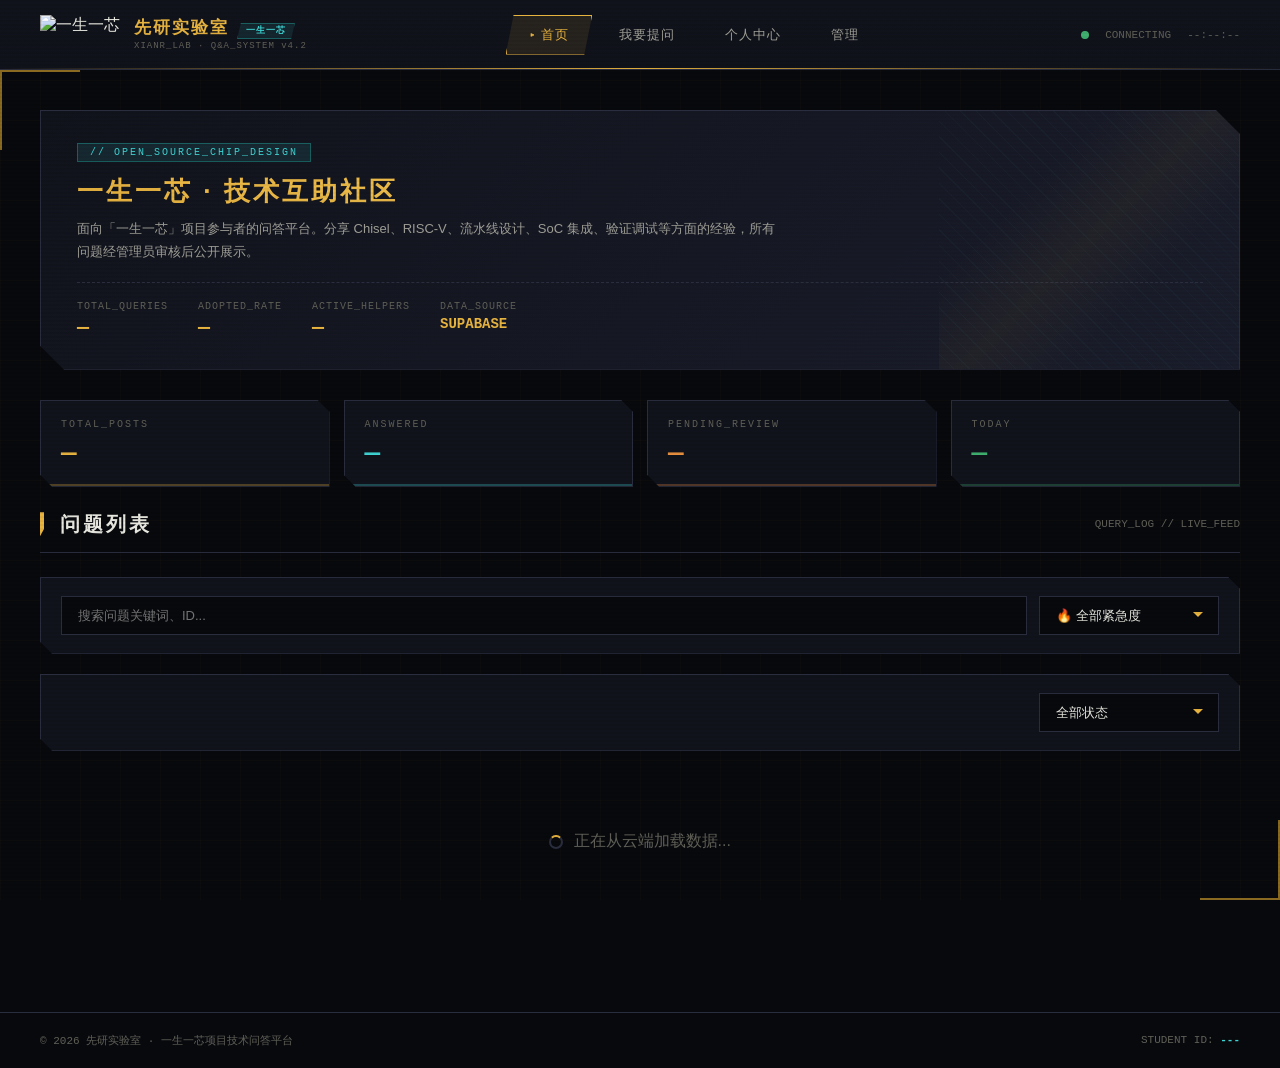
==== commit 0cbf9c12: "Update index.html" ====
--- a/index.html
+++ b/index.html
@@ -8,7 +8,6 @@
 <link rel="stylesheet" href="https://cdn.jsdelivr.net/npm/@fontsource/jetbrains-mono@5.0.0/index.css">
 <script src="https://cdn.jsdelivr.net/npm/@supabase/supabase-js@2"></script>
 <style>
-/* 基础样式保持不变，省略部分重复CSS以节省空间，请确保保留原有所有CSS */
 *{margin:0;padding:0;box-sizing:border-box}
 :root{--bg-primary:#08090d;--bg-secondary:#11131c;--bg-tertiary:#1a1d2b;--accent-primary:#e8b440;--accent-secondary:#f5cc60;--accent-dim:#8a6a20;--accent-cyan:#3fd4d4;--accent-cyan-dim:#1a5f5f;--text-primary:#e8e8e0;--text-secondary:#a0a098;--text-dim:#606058;--border-color:#2a2d3e;--border-light:#3a3d4e;--danger:#d04040;--success:#40b070;--warning:#e89040;--pending:#a070d0}
 body{font-family:'Noto Sans SC',sans-serif;background:var(--bg-primary);color:var(--text-primary);min-height:100vh;overflow-x:hidden}
@@ -71,7 +70,7 @@
 .card:hover::before{opacity:1}
 .card:hover{border-color:var(--accent-dim);background:var(--bg-tertiary)}
 .card.pending-review{opacity:0.6;border-color:var(--pending)}
-.card.rejected{opacity:0.5;border-color:var(--danger)}
+.card.rejected{opacity:0.7;border-color:var(--danger)}
 .card-header{padding:18px 22px 10px;display:flex;align-items:flex-start;justify-content:space-between;gap:12px;flex-wrap:wrap}
 .card-id{font-family:'JetBrains Mono',monospace;font-size:10px;color:var(--text-dim);background:rgba(232,180,64,0.05);padding:2px 8px;border:1px solid var(--border-color);cursor:pointer}
 .card-meta{display:flex;gap:6px;align-items:center;flex-wrap:wrap}
@@ -195,24 +194,20 @@
 ::-webkit-scrollbar{width:6px;height:6px}::-webkit-scrollbar-track{background:var(--bg-primary)}::-webkit-scrollbar-thumb{background:var(--accent-dim)}::-webkit-scrollbar-thumb:hover{background:var(--accent-primary)}
 .tab-content{display:none}.tab-content.active{display:block}
 .review-actions{display:flex;gap:8px;align-items:center;margin-top:12px;padding-top:12px;border-top:1px dashed var(--border-color)}
-.loading-skeleton{display:inline-block;width:60px;height:14px;background:linear-gradient(90deg,var(--bg-tertiary),var(--border-color),var(--bg-tertiary));background-size:200% 100%;animation:skeleton 1.5s infinite;border-radius:2px}
-@keyframes skeleton{0%{background-position:200% 0}100%{background-position:-200% 0}}
 .spinner{display:inline-block;width:14px;height:14px;border:2px solid var(--border-color);border-top-color:var(--accent-primary);border-radius:50%;animation:spin 0.8s linear infinite;vertical-align:middle;margin-right:6px}
 @keyframes spin{to{transform:rotate(360deg)}}
-/* 学号输入模态框样式 */
 #studentIdModal { z-index: 10000; background: rgba(0,0,0,0.95); }
 .student-modal-content { background: var(--bg-secondary); border: 1px solid var(--accent-primary); padding: 40px; max-width: 400px; width: 90%; clip-path: polygon(0 0, calc(100% - 20px) 0, 100% 20px, 100% 100%, 20px 100%, 0 calc(100% - 20px)); text-align: center; }
 </style>
 </head>
 <body>
 
-<!-- 学号输入模态框 -->
 <div class="modal-overlay" id="studentIdModal">
   <div class="student-modal-content">
     <h2 style="color: var(--accent-primary); margin-bottom: 20px; letter-spacing: 2px;">身份验证</h2>
     <p style="color: var(--text-secondary); margin-bottom: 20px; font-size: 13px;">请输入您的学号以访问先研实验室问答平台</p>
     <div class="form-group">
-      <input type="text" class="student-input" id="studentIdInput" placeholder="请输入学号 (例如: 20210001)" style="text-align: center; font-size: 16px; letter-spacing: 2px;">
+      <input type="text" class="student-input" id="studentIdInput" placeholder="请输入学号 (例如: 20210001)" style="text-align: center; font-size: 16px; letter-spacing: 2px;" onkeydown="if(event.key==='Enter')saveStudentId()">
     </div>
     <button class="btn btn-primary" style="width: 100%;" onclick="saveStudentId()">进入平台</button>
   </div>
@@ -226,7 +221,7 @@
     <img class="logo-icon" src="https://ysyx.oscc.cc/res/images/logo/ysyx.png" alt="一生一芯">
     <div class="logo-text-wrap">
       <div class="logo-text">先研实验室<span class="logo-badge">一生一芯</span></div>
-      <div class="logo-sub">XIANR_LAB · Q&A_SYSTEM v4.1 · STUDENT_ID</div>
+      <div class="logo-sub">XIANR_LAB · Q&A_SYSTEM v4.2</div>
     </div>
   </div>
   <nav class="nav">
@@ -246,7 +241,6 @@
 </header>
 
 <main class="main">
-
   <div class="page active" id="page-home">
     <div class="hero">
       <div class="hero-tag">// OPEN_SOURCE_CHIP_DESIGN</div>
@@ -265,10 +259,7 @@
       <div class="stat-card"><div class="stat-label">PENDING_REVIEW</div><div class="stat-value warn" id="stat-pending">—</div></div>
       <div class="stat-card"><div class="stat-label">TODAY</div><div class="stat-value ok" id="stat-today">—</div></div>
     </div>
-    <div class="section-header">
-      <h2 class="section-title">问题列表</h2>
-      <span class="section-meta">QUERY_LOG // LIVE_FEED</span>
-    </div>
+    <div class="section-header"><h2 class="section-title">问题列表</h2><span class="section-meta">QUERY_LOG // LIVE_FEED</span></div>
     <div class="filter-bar">
       <input type="text" class="search-input" placeholder="搜索问题关键词、ID..." id="searchInput" oninput="filterQuestions()">
       <select class="priority-select" id="priorityFilter" onchange="filterQuestions()">
@@ -326,58 +317,24 @@
       </div>
     </div>
     <div style="margin-top:40px">
-      <div class="section-header">
-        <h2 class="section-title">我的提问</h2>
-        <span class="section-meta">MY_QUERIES // SESSION_TRACKED</span>
-      </div>
+      <div class="section-header"><h2 class="section-title">我的提问</h2><span class="section-meta">MY_QUERIES</span></div>
       <div id="myQuestions"></div>
     </div>
   </div>
 
-  <!-- 个人中心页面 (原数据统计页面改造) -->
   <div class="page" id="page-profile">
     <div class="section-header">
       <h2 class="section-title">个人中心</h2>
       <span class="section-meta">PROFILE // STUDENT: <span class="student-id-display" id="profileStudentIdDisplay">---</span></span>
     </div>
-    
-    <!-- 个人数据统计 -->
-    <div class="stats-bar" id="personalStatsBar">
+    <div class="stats-bar">
       <div class="stat-card"><div class="stat-label">MY_QUESTIONS</div><div class="stat-value" id="p-stat-q">—</div></div>
       <div class="stat-card"><div class="stat-label">MY_ANSWERS</div><div class="stat-value cyan" id="p-stat-a">—</div></div>
       <div class="stat-card"><div class="stat-label">MY_ADOPTED</div><div class="stat-value ok" id="p-stat-adopted">—</div></div>
       <div class="stat-card"><div class="stat-label">ADOPTION_RATE</div><div class="stat-value warn" id="p-stat-rate">—</div></div>
     </div>
-
-    <!-- 管理员专属：全站数据统计 (默认隐藏，JS控制显示) -->
-    <div id="adminStatsSection" style="display: none;">
-      <div class="decor-line"></div>
-      <div class="section-header" style="margin-top: 30px;">
-        <h2 class="section-title">全站数据统计 (管理员视图)</h2>
-        <span class="section-meta">ANALYTICS // REAL_TIME</span>
-      </div>
-      <div class="stats-bar">
-        <div class="stat-card"><div class="stat-label">TOTAL_QUESTIONS</div><div class="stat-value" id="stats-total-q">—</div></div>
-        <div class="stat-card"><div class="stat-label">TOTAL_ANSWERS</div><div class="stat-value cyan" id="stats-total-a">—</div></div>
-        <div class="stat-card"><div class="stat-label">ADOPTED</div><div class="stat-value ok" id="stats-adopted">—</div></div>
-        <div class="stat-card"><div class="stat-label">ADOPTION_RATE</div><div class="stat-value warn" id="stats-rate">—</div></div>
-      </div>
-      <div class="stats-grid">
-        <div class="stats-panel"><div class="stats-panel-title">进度分布 <span>BY_PROGRESS</span></div><div id="progressStats"></div></div>
-        <div class="stats-panel"><div class="stats-panel-title">优先级分布 <span>BY_PRIORITY</span></div><div id="priorityStats"></div></div>
-        <div class="stats-panel"><div class="stats-panel-title">审核状态 <span>REVIEW_STATUS</span></div><div class="donut-chart" id="reviewDonut"></div></div>
-        <div class="stats-panel"><div class="stats-panel-title">回答者排行 <span>TOP_HELPERS</span></div><ul class="rank-list" id="helperRank"></ul></div>
-      </div>
-      <div class="stats-panel" style="margin-bottom:20px">
-        <div class="stats-panel-title">近 14 天提问趋势 <span>14_DAY_TIMELINE</span></div>
-        <div class="timeline-chart" id="timelineChart"></div>
-        <div class="timeline-labels" id="timelineLabels" style="display:flex;gap:4px;margin-top:6px;font-size:9px;color:var(--text-dim);font-family:'JetBrains Mono',monospace"></div>
-      </div>
-      <div class="stats-grid">
-        <div class="stats-panel"><div class="stats-panel-title">采纳统计 <span>ADOPTION_ANALYSIS</span></div><div id="adoptionStats"></div></div>
-        <div class="stats-panel"><div class="stats-panel-title">回答统计 <span>ANSWER_ANALYSIS</span></div><div id="answerAnalysis"></div></div>
-      </div>
-    </div>
+    <div class="section-header" style="margin-top:30px"><h2 class="section-title">我的回答记录</h2><span class="section-meta">MY_ANSWERS_LOG</span></div>
+    <div id="myAnswersList"></div>
   </div>
 
   <div class="page" id="page-admin">
@@ -442,7 +399,6 @@
               <button class="btn btn-secondary" onclick="exportData()">导出 JSON</button>
               <button class="btn btn-danger" onclick="clearAllData()">清空所有数据</button>
             </div>
-            <div class="form-hint" style="margin-top:12px">// 账号管理请前往 Supabase Dashboard → Authentication</div>
           </div>
         </div>
       </div>
@@ -451,7 +407,7 @@
 </main>
 
 <footer class="footer">
-  <span>© 2026 先研实验室 · 一生一芯项目技术问答平台 · Powered by Supabase</span>
+  <span>© 2026 先研实验室 · 一生一芯项目技术问答平台</span>
   <span>STUDENT ID: <span class="student-id-display" id="footerStudentId">---</span></span>
 </footer>
 
@@ -491,32 +447,22 @@
 
   const STUDENT_ID_KEY = 'xianr_student_id';
   const PROGRESS_TAGS = [
-    { id: 'f1', label: 'F1 如何科学地提问', icon: 'F1' },
-    { id: 'f2', label: 'F2 Logisim安装和使用', icon: 'F2' },
-    { id: 'f3', label: 'F3 数字逻辑电路基础', icon: 'F3' },
-    { id: 'f4', label: 'F4 计算机系统的状态机模型', icon: 'F4' },
-    { id: 'f5', label: 'F5 支持数列求和的简单处理器', icon: 'F5' },
-    { id: 'f6', label: 'F6 功能完备的迷你RISC-V处理器', icon: 'F6' },
-    { id: 'e1', label: 'E1 C语言程序设计', icon: 'E1' },
-    { id: 'e2', label: 'E2 硬件描述语言', icon: 'E2' },
-    { id: 'e3', label: 'E3 Linux系统安装和基本使用', icon: 'E3' },
-    { id: 'e4', label: 'E4 C程序的执行', icon: 'E4' },
-    { id: 'e4_1', label: 'E4 从C代码到二进制程序', icon: 'E4' },
-    { id: 'e4_2', label: 'E4 指令集模拟器', icon: 'E4' },
-    { id: 'e5_1', label: 'E5 RTL代码的仿真', icon: 'E5' },
-    { id: 'e5_2', label: 'E5 逻辑综合', icon: 'E5' },
+    { id: 'f1', label: 'F1 如何科学地提问', icon: 'F1' }, { id: 'f2', label: 'F2 Logisim安装和使用', icon: 'F2' },
+    { id: 'f3', label: 'F3 数字逻辑电路基础', icon: 'F3' }, { id: 'f4', label: 'F4 计算机系统的状态机模型', icon: 'F4' },
+    { id: 'f5', label: 'F5 支持数列求和的简单处理器', icon: 'F5' }, { id: 'f6', label: 'F6 功能完备的迷你RISC-V处理器', icon: 'F6' },
+    { id: 'e1', label: 'E1 C语言程序设计', icon: 'E1' }, { id: 'e2', label: 'E2 硬件描述语言', icon: 'E2' },
+    { id: 'e3', label: 'E3 Linux系统安装和基本使用', icon: 'E3' }, { id: 'e4', label: 'E4 C程序的执行', icon: 'E4' },
+    { id: 'e4_1', label: 'E4 从C代码到二进制程序', icon: 'E4' }, { id: 'e4_2', label: 'E4 指令集模拟器', icon: 'E4' },
+    { id: 'e5_1', label: 'E5 RTL代码的仿真', icon: 'E5' }, { id: 'e5_2', label: 'E5 逻辑综合', icon: 'E5' },
     { id: 'e5', label: 'E5 Verilog的RTL综合语义', icon: 'E5' }
   ];
 
   let currentFilter = 'all', currentSearch = '', currentPriority = 'all', currentStatus = 'all';
   let currentAnswerQuestionId = null, currentDetailQuestionId = null;
   let selectedProgress = new Set();
-  let cache = { approvedQuestions: [], myQuestions: [], allQuestions: [], pendingCount: 0, isAdmin: false, lastFetch: 0 };
-
-  // 学号相关函数
-  function getStudentId() {
-    return sessionStorage.getItem(STUDENT_ID_KEY) || '';
-  }
+  let cache = { approvedQuestions: [], myQuestions: [], allQuestions: [], pendingCount: 0, isAdmin: false };
+
+  function getStudentId() { return sessionStorage.getItem(STUDENT_ID_KEY) || ''; }
   
   window.saveStudentId = function() {
     const sid = document.getElementById('studentIdInput').value.trim();
@@ -537,19 +483,13 @@
   function generateQid() { return 'Q-' + Date.now().toString(36).toUpperCase() + '-' + Math.random().toString(36).substr(2, 4).toUpperCase(); }
   function generateAid() { return 'A-' + Date.now().toString(36).toUpperCase() + '-' + Math.random().toString(36).substr(2, 4).toUpperCase(); }
   function showNotification(msg, type = 'success') {
-    const el = document.createElement('div');
-    el.className = 'notification ' + type;
-    el.textContent = msg;
-    document.body.appendChild(el);
-    setTimeout(() => el.remove(), 3000);
+    const el = document.createElement('div'); el.className = 'notification ' + type; el.textContent = msg;
+    document.body.appendChild(el); setTimeout(() => el.remove(), 3000);
   }
   function formatTime(t) {
-    if (!t) return '';
-    const ts = new Date(t).getTime(), diff = Date.now() - ts;
-    if (diff < 60000) return '刚刚';
-    if (diff < 3600000) return Math.floor(diff / 60000) + '分钟前';
-    if (diff < 86400000) return Math.floor(diff / 3600000) + '小时前';
-    if (diff < 604800000) return Math.floor(diff / 86400000) + '天前';
+    if (!t) return ''; const ts = new Date(t).getTime(), diff = Date.now() - ts;
+    if (diff < 60000) return '刚刚'; if (diff < 3600000) return Math.floor(diff / 60000) + '分钟前';
+    if (diff < 86400000) return Math.floor(diff / 3600000) + '小时前'; if (diff < 604800000) return Math.floor(diff / 86400000) + '天前';
     return new Date(ts).toLocaleDateString('zh-CN');
   }
   function formatFullTime(t) { return t ? new Date(t).toLocaleString('zh-CN') : ''; }
@@ -560,53 +500,34 @@
   async function checkConnection() {
     const dot = document.getElementById('statusDot'), label = document.getElementById('connStatus');
     try {
-      const { data, error } = await supabase.rpc('get_pending_count');
+      const { error } = await supabase.rpc('get_pending_count');
       if (error && error.code !== '42883') throw error;
-      dot.classList.remove('offline');
-      label.textContent = 'SYS_ONLINE';
-      return true;
-    } catch (e) {
-      dot.classList.add('offline');
-      label.textContent = 'OFFLINE';
-      return false;
-    }
+      dot.classList.remove('offline'); label.textContent = 'SYS_ONLINE'; return true;
+    } catch (e) { dot.classList.add('offline'); label.textContent = 'OFFLINE'; return false; }
   }
 
   async function refreshData() {
-    const session = getStudentId();
-    if (!session) return false;
+    const session = getStudentId(); if (!session) return false;
     const qRes = await supabase.rpc('get_my_questions', { my_session: session });
     const pRes = await supabase.rpc('get_pending_count');
-
-    if (qRes.error) { console.error('fetch questions:', qRes.error); showNotification('数据加载失败: ' + qRes.error.message, 'error'); return false; }
+    if (qRes.error) { showNotification('数据加载失败: ' + qRes.error.message, 'error'); return false; }
     const questions = qRes.data || [];
-    const qids = questions.map(q => q.id);
-    let answersByQ = {};
-    if (qids.length > 0) {
-      const aRes = await supabase.from('answers').select('*').in('question_id', qids).order('created_at', { ascending: true });
-      if (!aRes.error && aRes.data) {
-        aRes.data.forEach(a => { if (!answersByQ[a.question_id]) answersByQ[a.question_id] = []; answersByQ[a.question_id].push(a); });
-      }
-    }
-    questions.forEach(q => { q.answers = answersByQ[q.id] || []; });
+    questions.forEach(q => { if(!q.answers) q.answers = []; });
     cache.myQuestions = questions;
     cache.approvedQuestions = questions.filter(q => q.status === 'approved');
     cache.pendingCount = pRes.data || 0;
-    cache.lastFetch = Date.now();
     return true;
   }
 
   async function refreshAllForAdmin() {
     const { data, error } = await supabase.from('questions').select('*').order('created_at', { ascending: false });
-    if (error) { console.error('admin fetch:', error); return false; }
+    if (error) return false;
     const questions = data || [];
     const qids = questions.map(q => q.id);
     let answersByQ = {};
     if (qids.length > 0) {
       const aRes = await supabase.from('answers').select('*').in('question_id', qids).order('created_at', { ascending: true });
-      if (!aRes.error && aRes.data) {
-        aRes.data.forEach(a => { if (!answersByQ[a.question_id]) answersByQ[a.question_id] = []; answersByQ[a.question_id].push(a); });
-      }
+      if (!aRes.error && aRes.data) aRes.data.forEach(a => { if (!answersByQ[a.question_id]) answersByQ[a.question_id] = []; answersByQ[a.question_id].push(a); });
     }
     questions.forEach(q => { q.answers = answersByQ[q.id] || []; });
     cache.allQuestions = questions;
@@ -625,6 +546,10 @@
     else if (page === 'profile') await renderProfilePage();
     else if (page === 'admin') {
       if (cache.isAdmin) { await refreshAllForAdmin(); renderReviewQueue(); renderAdminQuestions(); updateAdminOverview(); }
+      else {
+        document.getElementById('adminLogin').style.display = 'block';
+        document.getElementById('adminPanel').style.display = 'none';
+      }
     }
   };
 
@@ -638,8 +563,7 @@
       </label>`).join('');
     grid.querySelectorAll('.progress-option').forEach(opt => {
       opt.addEventListener('click', (e) => {
-        e.preventDefault();
-        const id = opt.dataset.id;
+        e.preventDefault(); const id = opt.dataset.id;
         if (selectedProgress.has(id)) selectedProgress.delete(id); else selectedProgress.add(id);
         renderProgressGrid();
       });
@@ -647,8 +571,7 @@
   }
 
   function renderFilterTags() {
-    const approved = cache.approvedQuestions;
-    const counts = {};
+    const approved = cache.approvedQuestions; const counts = {};
     PROGRESS_TAGS.forEach(t => counts[t.id] = 0);
     approved.forEach(q => (q.progress || []).forEach(p => { counts[p] = (counts[p] || 0) + 1; }));
     document.getElementById('filterTags').innerHTML = `
@@ -666,11 +589,7 @@
   };
 
   async function renderQuestions() {
-    await refreshData();
-    updatePendingBadge();
-    updateStatsBar();
-    renderFilterTags();
-    renderQuestionsList();
+    await refreshData(); updatePendingBadge(); updateStatsBar(); renderFilterTags(); renderQuestionsList();
   }
 
   function updateStatsBar() {
@@ -680,7 +599,6 @@
     document.getElementById('stat-pending').textContent = cache.pendingCount;
     const today = new Date().toDateString();
     document.getElementById('stat-today').textContent = aa.filter(q => new Date(q.created_at).toDateString() === today).length;
-    const totalAnswers = aa.reduce((s, q) => s + q.answers.length, 0);
     const adoptedQ = aa.filter(q => q.answers.some(a => a.adopted)).length;
     const helpers = new Set();
     aa.forEach(q => q.answers.forEach(a => helpers.add(a.nickname || '匿名')));
@@ -706,10 +624,7 @@
       return new Date(b.created_at) - new Date(a.created_at);
     });
     const container = document.getElementById('questionList');
-    if (questions.length === 0) {
-      container.innerHTML = '<div class="empty-state"><div class="empty-state-icon">📭</div><div class="empty-state-text">暂无符合条件的问题</div></div>';
-      return;
-    }
+    if (questions.length === 0) { container.innerHTML = '<div class="empty-state"><div class="empty-state-icon">📭</div><div class="empty-state-text">暂无符合条件的问题</div></div>'; return; }
     container.innerHTML = questions.map(q => renderQuestionCard(q, false)).join('');
   }
 
@@ -717,10 +632,15 @@
     const answered = q.answers.length > 0, adopted = q.answers.some(a => a.adopted);
     const isOwner = q.session_id === getStudentId();
     const progressTags = (q.progress || []).map(p => `<span class="card-tag progress">${getProgressIcon(p)} ${getProgressLabel(p)}</span>`).join('');
-    
-    // 管理员视图显示学号
     const ownerInfo = isAdminView ? `<span style="font-size:10px;color:var(--accent-cyan);margin-right:8px">[提问者: ${q.session_id}]</span>` : '';
     
+    // ✅ 修复：状态文本逻辑
+    let statusText = '⏳ 等待回答';
+    if (q.status === 'rejected') statusText = '📛 已被拒绝';
+    else if (q.status === 'pending') statusText = '⏳ 审核中';
+    else if (adopted) statusText = '✅ 已采纳';
+    else if (answered) statusText = '💬 已回答';
+
     const answersHtml = q.answers.map(a => {
       const answererInfo = isAdminView ? `<span style="font-size:10px;color:var(--accent-cyan)">[回答者: ${a.session_id || '未知'}]</span>` : '';
       return `
@@ -750,7 +670,7 @@
           ${q.reject_reason ? `<div class="review-reason">📛 拒绝理由：${escapeHtml(q.reject_reason)}</div>` : ''}
         </div>
         <div class="card-footer">
-          <span>${formatTime(q.created_at)} · ${adopted ? '✅ 已采纳' : answered ? '💬 已回答' : '⏳ 等待回答'}</span>
+          <span>${formatTime(q.created_at)} · ${statusText}</span>
           <div class="card-actions">
             <button class="card-action-btn" onclick="viewDetail('${q.id}')">查看详情</button>
             ${q.status === 'approved' ? `<button class="card-action-btn" onclick="openAnswer('${q.id}')">回答</button>` : ''}
@@ -768,28 +688,20 @@
     const progress = Array.from(selectedProgress);
     const sid = getStudentId();
     if (!sid) { showNotification('请先输入学号', 'error'); return; }
-    if (!title) { showNotification('请输入问题标题', 'error'); return; }
-    if (!content) { showNotification('请输入问题详情', 'error'); return; }
-    if (title.length > 100) { showNotification('标题不能超过100个字符', 'error'); return; }
-    if (progress.length === 0) { showNotification('请至少选择一个进度标签', 'error'); return; }
-    
+    if (!title || !content || progress.length === 0) { showNotification('请完善必填项', 'error'); return; }
     const btn = document.getElementById('submitBtn');
     btn.disabled = true; btn.innerHTML = '<span class="spinner"></span>提交中...';
-    const qid = generateQid();
-    const id = crypto.randomUUID();
+    const qid = generateQid(), id = crypto.randomUUID();
     const { error } = await supabase.from('questions').insert({ id, qid, title, content, progress, priority, status: 'pending', session_id: sid });
     btn.disabled = false; btn.textContent = '提交审核';
     if (error) { showNotification('提交失败: ' + error.message, 'error'); return; }
-    clearForm(); showNotification('问题已提交，等待管理员审核。ID: ' + qid);
+    clearForm(); showNotification('问题已提交，等待审核。ID: ' + qid);
     await renderMyQuestions(); updatePendingBadge();
   };
 
   window.clearForm = function() {
-    document.getElementById('askTitle').value = '';
-    document.getElementById('askContent').value = '';
-    document.getElementById('askPriority').value = 'medium';
-    selectedProgress.clear();
-    renderProgressGrid();
+    document.getElementById('askTitle').value = ''; document.getElementById('askContent').value = '';
+    document.getElementById('askPriority').value = 'medium'; selectedProgress.clear(); renderProgressGrid();
   };
 
   async function renderMyQuestions() {
@@ -813,8 +725,7 @@
     const q = cache.myQuestions.find(q => q.id === qid) || cache.approvedQuestions.find(q => q.id === qid) || cache.allQuestions.find(q => q.id === qid);
     if (!q) return;
     document.getElementById('answerQuestionPreview').innerHTML = `<strong>${escapeHtml(q.title)}</strong><br><span style="font-size:12px;color:var(--text-dim)">${escapeHtml(q.content.substring(0, 200))}</span>`;
-    document.getElementById('answerContent').value = '';
-    document.getElementById('answerNickname').value = '';
+    document.getElementById('answerContent').value = ''; document.getElementById('answerNickname').value = '';
     document.getElementById('answerModal').classList.add('active');
   };
 
@@ -834,17 +745,17 @@
   };
 
   window.adoptAnswer = async function(qid, aid) {
-    if (!confirm('确定采纳这条回答为最佳答案吗？采纳后不可更改。')) return;
+    if (!confirm('确定采纳这条回答为最佳答案吗？')) return;
     const { data, error } = await supabase.rpc('adopt_answer', { p_answer_id: aid, my_session: getStudentId() });
     if (error) { showNotification('采纳失败: ' + error.message, 'error'); return; }
     if (data) {
-      showNotification('已采纳该回答！');
-      await refreshData(); renderQuestionsList(); await renderMyQuestions();
+      showNotification('已采纳该回答！'); await refreshData(); renderQuestionsList(); await renderMyQuestions();
       if (document.getElementById('detailModal').classList.contains('active')) viewDetail(qid);
     } else showNotification('采纳失败（仅提问者可操作）', 'error');
   };
 
-  async function viewDetail(qid) {
+  // ✅ 修复：挂载 viewDetail 到 window
+  window.viewDetail = async function(qid) {
     currentDetailQuestionId = qid;
     const q = cache.myQuestions.find(q => q.id === qid) || cache.approvedQuestions.find(q => q.id === qid) || cache.allQuestions.find(q => q.id === qid);
     if (!q) return;
@@ -858,6 +769,13 @@
           ${isOwner && !adopted && q.status === 'approved' ? `<button class="card-action-btn success" onclick="adoptAnswer('${q.id}','${a.id}')">采纳</button>` : ''}
         </div>
       </div>`).join('') : '<div style="color:var(--text-dim);font-size:13px;padding:12px">暂无回答，成为第一个回答者吧！</div>';
+    
+    let statusText = '⏳ 等待回答';
+    if (q.status === 'rejected') statusText = '📛 已被拒绝';
+    else if (q.status === 'pending') statusText = '⏳ 审核中';
+    else if (adopted) statusText = '✅ 已采纳';
+    else if (q.answers.length > 0) statusText = '💬 已回答';
+
     document.getElementById('detailContent').innerHTML = `
       <div style="margin-bottom:12px;display:flex;gap:6px;align-items:center;flex-wrap:wrap">
         <span class="card-id">${q.qid}</span>
@@ -866,13 +784,14 @@
       </div>
       <h3 style="font-size:18px;margin-bottom:14px;line-height:1.6">${escapeHtml(q.title)}</h3>
       <p style="font-size:14px;color:var(--text-secondary);line-height:1.9;white-space:pre-wrap;margin-bottom:18px">${escapeHtml(q.content)}</p>
-      <div style="font-size:11px;color:var(--text-dim);font-family:'JetBrains Mono',monospace">📅 ${formatFullTime(q.created_at)} · 提问者: ${q.session_id}</div>
+      <div style="font-size:11px;color:var(--text-dim);font-family:'JetBrains Mono',monospace">📅 ${formatFullTime(q.created_at)} · 提问者: ${q.session_id} · ${statusText}</div>
+      ${q.reject_reason ? `<div class="review-reason" style="margin-bottom:16px">📛 拒绝理由：${escapeHtml(q.reject_reason)}</div>` : ''}
       <div class="decor-line"></div>
       <h4 style="font-size:13px;color:var(--accent-primary);margin-bottom:12px;letter-spacing:2px">回答 (${q.answers.length})</h4>
       ${answersHtml}`;
     document.getElementById('detailAnswerBtn').style.display = q.status === 'approved' ? '' : 'none';
     document.getElementById('detailModal').classList.add('active');
-  }
+  };
 
   window.openAnswerFromDetail = function() { closeModal('detailModal'); setTimeout(() => openAnswer(currentDetailQuestionId), 300); };
   window.copyId = function(id) {
@@ -883,137 +802,43 @@
   };
   window.closeModal = function(id) { document.getElementById(id).classList.remove('active'); };
 
-  // 个人中心页面渲染
   async function renderProfilePage() {
     await refreshData();
     const sid = getStudentId();
     const myQuestions = cache.myQuestions.filter(q => q.session_id === sid);
-    const myAnswersCount = cache.myQuestions.reduce((sum, q) => sum + q.answers.filter(a => a.session_id === sid).length, 0);
-    const myAdoptedCount = cache.myQuestions.reduce((sum, q) => sum + q.answers.filter(a => a.session_id === sid && a.adopted).length, 0);
     
+    // 统计我的回答（需要遍历所有已批准的问题）
+    let myAnswersCount = 0, myAdoptedCount = 0;
+    const myAnswersList = [];
+    cache.approvedQuestions.forEach(q => {
+      q.answers.forEach(a => {
+        if (a.session_id === sid) {
+          myAnswersCount++;
+          if (a.adopted) myAdoptedCount++;
+          myAnswersList.push({ question: q, answer: a });
+        }
+      });
+    });
+
     document.getElementById('p-stat-q').textContent = myQuestions.length;
     document.getElementById('p-stat-a').textContent = myAnswersCount;
     document.getElementById('p-stat-adopted').textContent = myAdoptedCount;
     document.getElementById('p-stat-rate').textContent = myAnswersCount > 0 ? Math.round(myAdoptedCount / myAnswersCount * 100) + '%' : '0%';
 
-    // 如果是管理员，显示全站统计
-    if (cache.isAdmin) {
-      document.getElementById('adminStatsSection').style.display = 'block';
-      renderFullStats();
+    const listContainer = document.getElementById('myAnswersList');
+    if (myAnswersList.length === 0) {
+      listContainer.innerHTML = '<div class="empty-state"><div class="empty-state-icon">💬</div><div class="empty-state-text">你还没有回答过问题</div></div>';
     } else {
-      document.getElementById('adminStatsSection').style.display = 'none';
+      listContainer.innerHTML = myAnswersList.sort((a,b) => new Date(b.answer.created_at) - new Date(a.answer.created_at)).map(item => `
+        <div class="card" style="margin-bottom:12px">
+          <div class="card-body" style="padding:16px 22px">
+            <div style="font-size:11px;color:var(--text-dim);margin-bottom:6px;font-family:'JetBrains Mono',monospace">回答了问题: <span style="color:var(--accent-primary);cursor:pointer" onclick="viewDetail('${item.question.id}')">${escapeHtml(item.question.title)}</span></div>
+            <div style="font-size:13px;color:var(--text-primary);line-height:1.7">${escapeHtml(item.answer.content)}</div>
+            <div style="font-size:10px;color:var(--text-dim);margin-top:8px;font-family:'JetBrains Mono',monospace">${formatTime(item.answer.created_at)} ${item.answer.adopted ? '<span class="adopted-badge">✓ 已采纳</span>' : ''}</div>
+          </div>
+        </div>
+      `).join('');
     }
-  }
-
-  async function renderFullStats() {
-    const approved = cache.approvedQuestions; // 注意：这里用的是当前用户视角的缓存，如果是管理员需要 refreshAllForAdmin 后的数据
-    // 为了准确，如果是管理员，使用 cache.allQuestions 过滤 approved
-    const allApproved = cache.isAdmin ? cache.allQuestions.filter(q => q.status === 'approved') : approved;
-    
-    const totalAnswers = allApproved.reduce((s, q) => s + q.answers.length, 0);
-    const adoptedQ = allApproved.filter(q => q.answers.some(a => a.adopted)).length;
-    const totalAdopted = allApproved.reduce((s, q) => s + q.answers.filter(a => a.adopted).length, 0);
-    
-    document.getElementById('stats-total-q').textContent = allApproved.length;
-    document.getElementById('stats-total-a').textContent = totalAnswers;
-    document.getElementById('stats-adopted').textContent = totalAdopted;
-    document.getElementById('stats-rate').textContent = allApproved.length ? Math.round(adoptedQ / allApproved.length * 100) + '%' : '0%';
-
-    const progressCounts = {};
-    PROGRESS_TAGS.forEach(t => progressCounts[t.id] = 0);
-    allApproved.forEach(q => (q.progress || []).forEach(p => progressCounts[p] = (progressCounts[p] || 0) + 1));
-    const maxProg = Math.max(...Object.values(progressCounts), 1);
-    document.getElementById('progressStats').innerHTML = PROGRESS_TAGS.filter(t => progressCounts[t.id] > 0).map(t => `
-      <div class="bar-row"><div class="bar-label">${t.icon} ${t.label}</div><div class="bar-track"><div class="bar-fill cyan" style="width:${progressCounts[t.id] / maxProg * 100}%"></div></div><div class="bar-value cyan">${progressCounts[t.id]}</div></div>`).join('') || '<div style="color:var(--text-dim);font-size:12px">暂无数据</div>';
-
-    const priCounts = { high: 0, medium: 0, low: 0 };
-    allApproved.forEach(q => priCounts[q.priority]++);
-    const maxPri = Math.max(...Object.values(priCounts), 1);
-    document.getElementById('priorityStats').innerHTML = Object.entries(priCounts).map(([k, v]) => `
-      <div class="bar-row"><div class="bar-label">${k === 'high' ? '🔴 高' : k === 'medium' ? '🟠 中' : '🟢 低'}</div><div class="bar-track"><div class="bar-fill" style="width:${v / maxPri * 100}%"></div></div><div class="bar-value">${v}</div></div>`).join('');
-
-    let reviewCounts = { approved: 0, pending: 0, rejected: 0 };
-    const rcRes = await supabase.rpc('get_pending_count');
-    reviewCounts.pending = rcRes.data || 0;
-    reviewCounts.approved = allApproved.length;
-    const rejRes = await supabase.from('questions').select('id', { count: 'exact', head: true }).eq('status', 'rejected');
-    reviewCounts.rejected = rejRes.count || 0;
-    renderDonut(reviewCounts);
-
-    const helperStats = {};
-    allApproved.forEach(q => q.answers.forEach(a => {
-      const name = a.nickname || '匿名';
-      if (!helperStats[name]) helperStats[name] = { count: 0, adopted: 0 };
-      helperStats[name].count++;
-      if (a.adopted) helperStats[name].adopted++;
-    }));
-    const topHelpers = Object.entries(helperStats).sort((a, b) => b[1].count - a[1].count).slice(0, 5);
-    document.getElementById('helperRank').innerHTML = topHelpers.length ? topHelpers.map(([name, s], i) => `
-      <li class="rank-item"><span class="rank-pos">#${i + 1}</span><span class="rank-name">${escapeHtml(name)}${s.adopted > 0 ? ` <span style="color:var(--success);font-size:11px">✓${s.adopted}</span>` : ''}</span><span class="rank-count">${s.count}条</span></li>`).join('') : '<div style="color:var(--text-dim);font-size:12px;padding:12px 0">暂无回答数据</div>';
-
-    renderTimeline(allApproved);
-
-    const adoptionByProgress = {};
-    allApproved.forEach(q => { (q.progress || []).forEach(p => {
-      if (!adoptionByProgress[p]) adoptionByProgress[p] = { total: 0, adopted: 0 };
-      adoptionByProgress[p].total++;
-      if (q.answers.some(a => a.adopted)) adoptionByProgress[p].adopted++;
-    }); });
-    document.getElementById('adoptionStats').innerHTML = Object.keys(adoptionByProgress).length ? Object.entries(adoptionByProgress).map(([p, s]) => `
-      <div class="bar-row"><div class="bar-label">${getProgressIcon(p)} ${getProgressLabel(p)}</div><div class="bar-track"><div class="bar-fill" style="width:${s.total ? s.adopted / s.total * 100 : 0}%"></div></div><div class="bar-value">${s.adopted}/${s.total}</div></div>`).join('') : '<div style="color:var(--text-dim);font-size:12px">暂无采纳数据</div>';
-
-    const multiAnsQ = allApproved.filter(q => q.answers.length > 1).length;
-    const oneAnsQ = allApproved.filter(q => q.answers.length === 1).length;
-    const zeroAnsQ = allApproved.filter(q => q.answers.length === 0).length;
-    const maxA = Math.max(multiAnsQ, oneAnsQ, zeroAnsQ, 1);
-    document.getElementById('answerAnalysis').innerHTML = `
-      <div class="bar-row"><div class="bar-label">多回答 (≥2)</div><div class="bar-track"><div class="bar-fill" style="width:${multiAnsQ / maxA * 100}%"></div></div><div class="bar-value">${multiAnsQ}</div></div>
-      <div class="bar-row"><div class="bar-label">单回答 (=1)</div><div class="bar-track"><div class="bar-fill cyan" style="width:${oneAnsQ / maxA * 100}%"></div></div><div class="bar-value cyan">${oneAnsQ}</div></div>
-      <div class="bar-row"><div class="bar-label">零回答 (=0)</div><div class="bar-track"><div class="bar-fill" style="width:${zeroAnsQ / maxA * 100}%;background:linear-gradient(90deg,rgba(208,64,64,0.5),var(--danger))"></div></div><div class="bar-value" style="color:var(--danger)">${zeroAnsQ}</div></div>
-      <div style="margin-top:16px;padding-top:12px;border-top:1px dashed var(--border-color);font-size:12px;color:var(--text-secondary);line-height:1.7">
-        <div>📊 平均每问题回答数：<span style="color:var(--accent-primary);font-family:'JetBrains Mono',monospace">${allApproved.length ? (totalAnswers / allApproved.length).toFixed(2) : 0}</span></div>
-        <div>⭐ 平均每条回答采纳率：<span style="color:var(--accent-primary);font-family:'JetBrains Mono',monospace">${totalAnswers ? (totalAdopted / totalAnswers * 100).toFixed(1) + '%' : '0%'}</span></div>
-      </div>`;
-  }
-
-  function renderDonut(counts) {
-    const total = counts.approved + counts.pending + counts.rejected;
-    if (total === 0) { document.getElementById('reviewDonut').innerHTML = '<div style="color:var(--text-dim);font-size:12px">暂无数据</div>'; return; }
-    const colors = { approved: '#40b070', pending: '#a070d0', rejected: '#d04040' };
-    const labels = { approved: '已通过', pending: '待审核', rejected: '已拒绝' };
-    let offset = 0;
-    const radius = 40, circ = 2 * Math.PI * radius;
-    const segments = Object.entries(counts).filter(([k, v]) => v > 0).map(([k, v]) => {
-      const len = (v / total) * circ;
-      const seg = `<circle cx="60" cy="60" r="${radius}" fill="none" stroke="${colors[k]}" stroke-width="14" stroke-dasharray="${len} ${circ - len}" stroke-dashoffset="${-offset}" transform="rotate(-90 60 60)"/>`;
-      offset += len;
-      return seg;
-    });
-    document.getElementById('reviewDonut').innerHTML = `
-      <svg class="donut-svg" width="120" height="120" viewBox="0 0 120 120">
-        <circle cx="60" cy="60" r="${radius}" fill="none" stroke="var(--bg-primary)" stroke-width="14"/>
-        ${segments.join('')}
-        <text x="60" y="58" text-anchor="middle" fill="var(--accent-primary)" font-size="18" font-weight="700" font-family="JetBrains Mono">${total}</text>
-        <text x="60" y="74" text-anchor="middle" fill="var(--text-dim)" font-size="8" font-family="JetBrains Mono">TOTAL</text>
-      </svg>
-      <div class="donut-legend">
-        ${Object.entries(counts).map(([k, v]) => `<div class="legend-item"><div class="legend-dot" style="background:${colors[k]}"></div><div class="legend-label">${labels[k]}</div><div class="legend-value">${v} <span style="color:var(--text-dim);font-size:10px">(${total ? Math.round(v / total * 100) : 0}%)</span></div></div>`).join('')}
-      </div>`;
-  }
-
-  function renderTimeline(approvedList) {
-    const days = [], counts = [];
-    const now = new Date(); now.setHours(0, 0, 0, 0);
-    for (let i = 13; i >= 0; i--) {
-      const d = new Date(now); d.setDate(d.getDate() - i); days.push(d);
-      counts.push(approvedList.filter(q => new Date(q.created_at).toDateString() === d.toDateString()).length);
-    }
-    const max = Math.max(...counts, 1);
-    document.getElementById('timelineChart').innerHTML = counts.map((c, i) => `<div class="timeline-bar" style="height:${c ? (c / max * 100) : 3}%"></div>`).join('');
-    document.getElementById('timelineLabels').innerHTML = days.map((d, i) => {
-      if (i % 2 === 0 || i === days.length - 1) return `<span style="flex:1;text-align:center">${d.getMonth() + 1}/${d.getDate()}</span>`;
-      return '<span style="flex:1"></span>';
-    }).join('');
   }
 
   window.adminLogin_fn = async function() {
@@ -1029,26 +854,22 @@
     document.getElementById('adminLogin').style.display = 'none';
     document.getElementById('adminPanel').style.display = 'block';
     document.getElementById('adminEmailDisplay').textContent = email;
-    await refreshAllForAdmin();
-    renderReviewQueue(); renderAdminQuestions(); updateAdminOverview();
+    await refreshAllForAdmin(); renderReviewQueue(); renderAdminQuestions(); updateAdminOverview();
     showNotification('管理员登录成功');
   };
 
   window.adminLogout = async function() {
-    await supabase.auth.signOut();
-    cache.isAdmin = false; cache.allQuestions = [];
+    await supabase.auth.signOut(); cache.isAdmin = false; cache.allQuestions = [];
     document.getElementById('adminLogin').style.display = 'block';
     document.getElementById('adminPanel').style.display = 'none';
-    document.getElementById('adminEmail').value = '';
-    document.getElementById('adminPassword').value = '';
+    document.getElementById('adminEmail').value = ''; document.getElementById('adminPassword').value = '';
     showNotification('已退出管理员');
   };
 
   window.switchAdminTab = function(tab, event) {
     document.querySelectorAll('.admin-tab').forEach(t => t.classList.remove('active'));
     document.querySelectorAll('.tab-content').forEach(c => c.classList.remove('active'));
-    event.target.classList.add('active');
-    document.getElementById('admin-tab-' + tab).classList.add('active');
+    event.target.classList.add('active'); document.getElementById('admin-tab-' + tab).classList.add('active');
   };
 
   function updatePendingBadge() {
@@ -1062,7 +883,7 @@
   function renderReviewQueue() {
     const pending = cache.allQuestions.filter(q => q.status === 'pending').sort((a, b) => new Date(b.created_at) - new Date(a.created_at));
     const container = document.getElementById('reviewQueue');
-    if (pending.length === 0) { container.innerHTML = '<div class="empty-state"><div class="empty-state-icon">✅</div><div class="empty-state-text">审核队列为空，所有问题已处理</div></div>'; return; }
+    if (pending.length === 0) { container.innerHTML = '<div class="empty-state"><div class="empty-state-icon">✅</div><div class="empty-state-text">审核队列为空</div></div>'; return; }
     container.innerHTML = pending.map(q => {
       const progressHtml = (q.progress || []).map(p => `<span class="card-tag progress">${getProgressIcon(p)} ${getProgressLabel(p)}</span>`).join(' ');
       return `
@@ -1076,8 +897,8 @@
             <div style="display:flex;justify-content:space-between;width:100%"><span>${formatFullTime(q.created_at)}</span></div>
             <div class="review-actions">
               <input type="text" class="review-input" id="reason-${q.id}" placeholder="拒绝理由（仅拒绝时必填）">
-              <button class="btn btn-success" style="padding:8px 16px;font-size:12px;letter-spacing:1px" onclick="reviewApprove('${q.id}')">✓ 通过</button>
-              <button class="btn btn-danger" style="padding:8px 16px;font-size:12px;letter-spacing:1px" onclick="reviewReject('${q.id}')">✗ 拒绝</button>
+              <button class="btn btn-success" style="padding:8px 16px;font-size:12px" onclick="reviewApprove('${q.id}')">✓ 通过</button>
+              <button class="btn btn-danger" style="padding:8px 16px;font-size:12px" onclick="reviewReject('${q.id}')">✗ 拒绝</button>
             </div>
           </div>
         </div>`;
@@ -1087,8 +908,7 @@
   window.reviewApprove = async function(id) {
     const { error } = await supabase.from('questions').update({ status: 'approved', reviewed_at: new Date().toISOString(), reject_reason: null }).eq('id', id);
     if (error) { showNotification('操作失败: ' + error.message, 'error'); return; }
-    showNotification('问题已通过审核并公开');
-    await refreshAllForAdmin(); renderReviewQueue(); renderAdminQuestions(); updateAdminOverview(); updatePendingBadge();
+    showNotification('问题已通过审核'); await refreshAllForAdmin(); renderReviewQueue(); renderAdminQuestions(); updateAdminOverview(); updatePendingBadge();
   };
 
   window.reviewReject = async function(id) {
@@ -1096,8 +916,7 @@
     if (!reason) { showNotification('请填写拒绝理由', 'error'); return; }
     const { error } = await supabase.from('questions').update({ status: 'rejected', reject_reason: reason, reviewed_at: new Date().toISOString() }).eq('id', id);
     if (error) { showNotification('操作失败: ' + error.message, 'error'); return; }
-    showNotification('问题已拒绝');
-    await refreshAllForAdmin(); renderReviewQueue(); renderAdminQuestions(); updateAdminOverview(); updatePendingBadge();
+    showNotification('问题已拒绝'); await refreshAllForAdmin(); renderReviewQueue(); renderAdminQuestions(); updateAdminOverview(); updatePendingBadge();
   };
 
   function renderAdminQuestions() {
@@ -1109,39 +928,18 @@
     questions.sort((a, b) => new Date(b.created_at) - new Date(a.created_at));
     const container = document.getElementById('adminQuestionList');
     if (questions.length === 0) { container.innerHTML = '<div class="empty-state"><div class="empty-state-icon">📋</div><div class="empty-state-text">暂无问题</div></div>'; return; }
-    container.innerHTML = questions.map(q => {
-      const progressHtml = (q.progress || []).map(p => `<span class="card-tag progress">${getProgressIcon(p)} ${getProgressLabel(p)}</span>`).join(' ');
-      const statusLabel = { approved: 'APPROVED', pending: 'PENDING', rejected: 'REJECTED' }[q.status];
-      return `
-        <div class="card">
-          <div class="card-header"><span class="card-id">${q.qid}</span><div class="card-meta"><span class="card-status ${q.status}">${statusLabel}</span><span class="priority-badge ${q.priority}">${q.priority === 'high' ? '● HIGH' : q.priority === 'medium' ? '● MED' : '● LOW'}</span>${progressHtml}</div></div>
-          <div class="card-body">
-            <div style="font-size:11px;color:var(--accent-cyan);margin-bottom:8px;font-family:'JetBrains Mono',monospace">👤 提问学号: ${q.session_id}</div>
-            <div class="card-title">${escapeHtml(q.title)}</div><div class="card-content">${escapeHtml(q.content.substring(0, 150))}${q.content.length > 150 ? '...' : ''}</div>
-            ${q.reject_reason ? `<div class="review-reason">📛 拒绝理由：${escapeHtml(q.reject_reason)}</div>` : ''}
-            <div style="margin-top:8px;font-size:11px;font-family:'JetBrains Mono',monospace;color:${q.answers.length > 0 ? 'var(--success)' : 'var(--warning)'}">${q.answers.length > 0 ? `✓ ${q.answers.length} 条回答${q.answers.some(a => a.adopted) ? ' · ⭐ 已采纳' : ''}` : '⏳ 暂无回答'}</div>
-          </div>
-          <div class="card-footer"><span>${formatFullTime(q.created_at)}</span><div class="card-actions">
-            ${q.status === 'pending' ? `<button class="card-action-btn success" onclick="reviewApprove('${q.id}')">通过</button>` : ''}
-            ${q.status === 'approved' ? `<button class="card-action-btn" onclick="openAnswer('${q.id}')">回答</button>` : ''}
-            ${q.status === 'rejected' ? `<button class="card-action-btn success" onclick="reviewApprove('${q.id}')">重新通过</button>` : ''}
-            <button class="card-action-btn danger" onclick="adminDeleteQuestion('${q.id}')">删除</button>
-          </div></div>
-        </div>`;
-    }).join('');
+    container.innerHTML = questions.map(q => renderQuestionCard(q, true)).join('');
   }
 
   window.adminDeleteQuestion = async function(id) {
-    if (!confirm('确定要删除这个问题吗？此操作不可撤销。')) return;
+    if (!confirm('确定要删除这个问题吗？')) return;
     const { error } = await supabase.from('questions').delete().eq('id', id);
     if (error) { showNotification('删除失败: ' + error.message, 'error'); return; }
-    showNotification('问题已删除');
-    await refreshAllForAdmin(); renderAdminQuestions(); renderReviewQueue(); updateAdminOverview(); updatePendingBadge();
+    showNotification('问题已删除'); await refreshAllForAdmin(); renderAdminQuestions(); renderReviewQueue(); updateAdminOverview(); updatePendingBadge();
   };
 
   function updateAdminOverview() {
-    const all = cache.allQuestions;
-    const total = all.length;
+    const all = cache.allQuestions; const total = all.length;
     const approved = all.filter(q => q.status === 'approved').length;
     const pending = all.filter(q => q.status === 'pending').length;
     const rejected = all.filter(q => q.status === 'rejected').length;
@@ -1157,45 +955,33 @@
       <div class="bar-row"><div class="bar-label">问题回答率</div><div class="bar-track"><div class="bar-fill cyan" style="width:${approvedQ.length ? approvedQ.filter(q => q.answers.length > 0).length / approvedQ.length * 100 : 0}%"></div></div><div class="bar-value cyan">${approvedQ.length ? Math.round(approvedQ.filter(q => q.answers.length > 0).length / approvedQ.length * 100) : 0}%</div></div>
       <div class="bar-row"><div class="bar-label">答案采纳率</div><div class="bar-track"><div class="bar-fill" style="width:${totalAns ? totalAdopt / totalAns * 100 : 0}%"></div></div><div class="bar-value">${totalAns ? Math.round(totalAdopt / totalAns * 100) : 0}%</div></div>
       <div style="margin-top:14px;padding:12px;background:var(--bg-primary);font-size:12px;color:var(--text-secondary);line-height:1.8;font-family:'JetBrains Mono',monospace">
-        <div>TOTAL QUESTIONS: <span style="color:var(--accent-primary)">${total}</span></div>
-        <div>TOTAL ANSWERS: <span style="color:var(--accent-cyan)">${totalAns}</span></div>
-        <div>ADOPTED ANSWERS: <span style="color:var(--success)">${totalAdopt}</span></div>
-        <div>REJECTED QUESTIONS: <span style="color:var(--danger)">${rejected}</span></div>
+        <div>TOTAL: <span style="color:var(--accent-primary)">${total}</span> | ANSWERS: <span style="color:var(--accent-cyan)">${totalAns}</span> | ADOPTED: <span style="color:var(--success)">${totalAdopt}</span> | REJECTED: <span style="color:var(--danger)">${rejected}</span></div>
       </div>`;
   }
 
   window.exportData = async function() {
     await refreshAllForAdmin();
     const blob = new Blob([JSON.stringify({ questions: cache.allQuestions, exportedAt: new Date().toISOString() }, null, 2)], { type: 'application/json' });
-    const url = URL.createObjectURL(blob);
-    const a = document.createElement('a'); a.href = url; a.download = 'xianr_lab_backup_' + new Date().toISOString().slice(0, 10) + '.json'; a.click();
-    URL.revokeObjectURL(url);
-    showNotification('数据已导出');
+    const url = URL.createObjectURL(blob); const a = document.createElement('a');
+    a.href = url; a.download = 'xianr_lab_backup_' + new Date().toISOString().slice(0, 10) + '.json'; a.click();
+    URL.revokeObjectURL(url); showNotification('数据已导出');
   };
 
   window.clearAllData = async function() {
-    if (!confirm('⚠️ 确定要清空所有数据吗？此操作不可撤销！')) return;
-    if (!confirm('再次确认：所有问题和回答将被永久删除！')) return;
+    if (!confirm('⚠️ 确定要清空所有数据吗？')) return;
+    if (!confirm('再次确认：所有数据将被永久删除！')) return;
     await supabase.from('answers').delete().neq('id', '00000000-0000-0000-0000-000000000000');
     await supabase.from('questions').delete().neq('id', '00000000-0000-0000-0000-000000000000');
     await refreshAllForAdmin(); renderAdminQuestions(); renderReviewQueue(); updateAdminOverview(); updatePendingBadge();
     showNotification('所有数据已清空');
   };
 
-  function updateClock() {
-    const now = new Date();
-    document.getElementById('currentTime').textContent = now.toLocaleTimeString('zh-CN', { hour12: false });
-  }
+  function updateClock() { document.getElementById('currentTime').textContent = new Date().toLocaleTimeString('zh-CN', { hour12: false }); }
 
   async function initApp() {
-    updateClock();
-    setInterval(updateClock, 1000);
-    renderProgressGrid();
+    updateClock(); setInterval(updateClock, 1000); renderProgressGrid();
     const online = await checkConnection();
-    if (!online) {
-      document.getElementById('questionList').innerHTML = '<div class="empty-state"><div class="empty-state-icon">⚠️</div><div class="empty-state-text">无法连接到 Supabase<br>请检查 ANON_KEY 配置或确认已在 Dashboard 中执行 SQL 初始化脚本</div></div>';
-      return;
-    }
+    if (!online) { document.getElementById('questionList').innerHTML = '<div class="empty-state"><div class="empty-state-icon">⚠️</div><div class="empty-state-text">无法连接到 Supabase</div></div>'; return; }
     const { data: { session } } = await supabase.auth.getSession();
     if (session?.user) {
       cache.isAdmin = true;
@@ -1208,25 +994,14 @@
       .on('postgres_changes', { event: '*', schema: 'public', table: 'questions' }, () => { if (document.getElementById('page-home').classList.contains('active')) renderQuestions(); updatePendingBadge(); })
       .on('postgres_changes', { event: '*', schema: 'public', table: 'answers' }, () => { if (document.getElementById('page-home').classList.contains('active')) renderQuestions(); })
       .subscribe();
-    setInterval(async () => {
-      const pRes = await supabase.rpc('get_pending_count');
-      cache.pendingCount = pRes.data || 0;
-      updatePendingBadge();
-    }, 30000);
-    document.querySelectorAll('.modal-overlay').forEach(overlay => {
-      overlay.addEventListener('click', (e) => { if (e.target === overlay) overlay.classList.remove('active'); });
-    });
-  }
-
-  // 初始化检查学号
+    setInterval(async () => { const pRes = await supabase.rpc('get_pending_count'); cache.pendingCount = pRes.data || 0; updatePendingBadge(); }, 30000);
+    document.querySelectorAll('.modal-overlay').forEach(overlay => { overlay.addEventListener('click', (e) => { if (e.target === overlay) overlay.classList.remove('active'); }); });
+  }
+
   (function init() {
     const sid = getStudentId();
-    if (!sid) {
-      document.getElementById('studentIdModal').classList.add('active');
-    } else {
-      updateStudentIdDisplay();
-      initApp();
-    }
+    if (!sid) document.getElementById('studentIdModal').classList.add('active');
+    else { updateStudentIdDisplay(); initApp(); }
   })();
 })();
 </script>
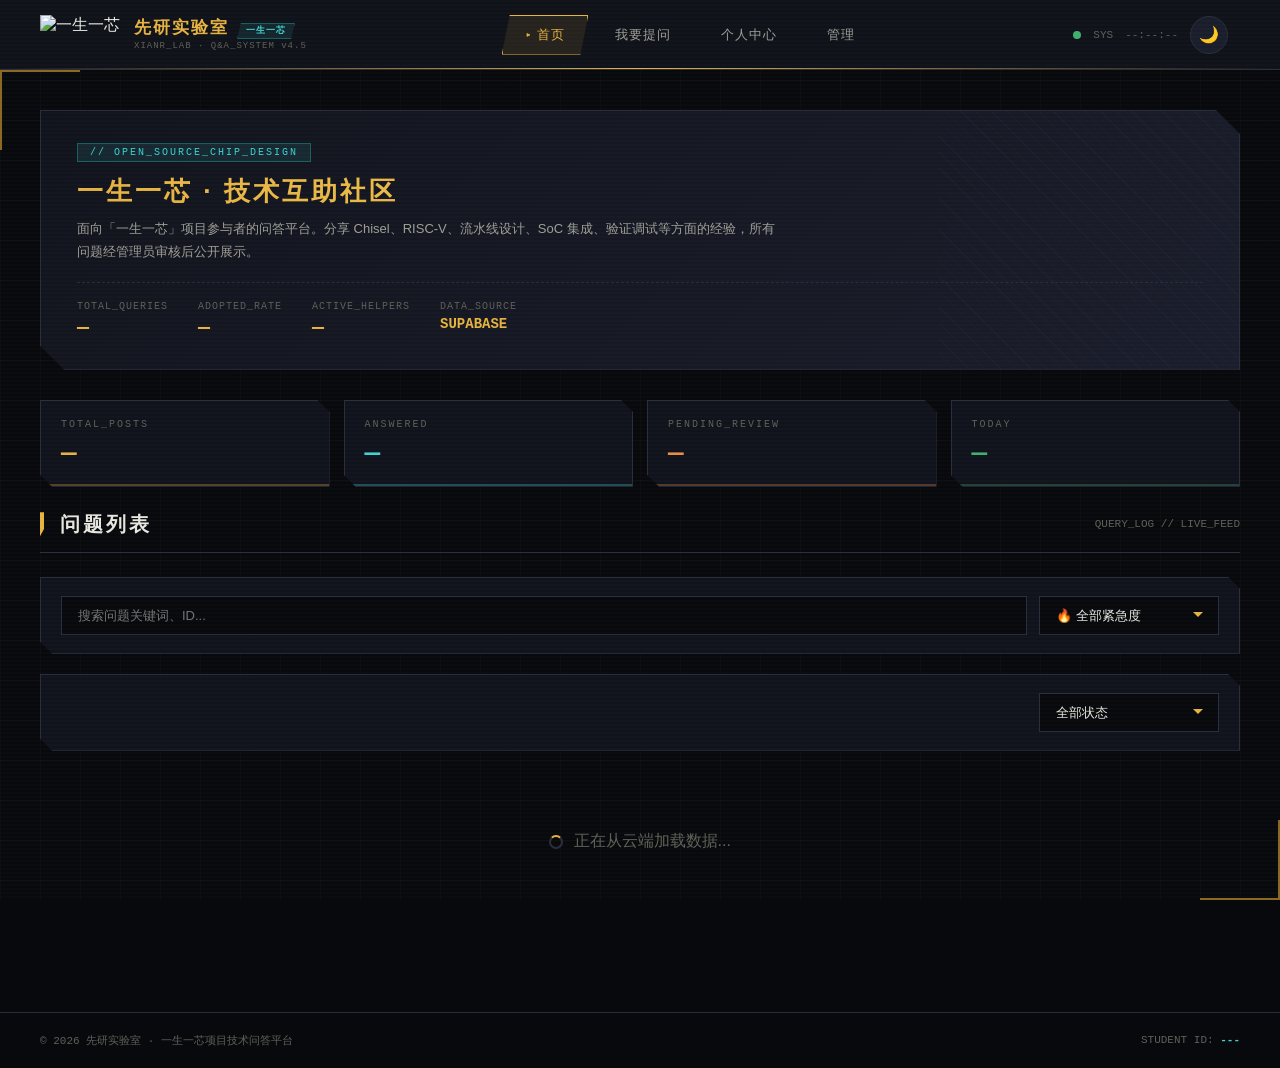
==== commit 8cdb8747: "Update index.html" ====
--- a/index.html
+++ b/index.html
@@ -8,208 +8,638 @@
 <link rel="stylesheet" href="https://cdn.jsdelivr.net/npm/@fontsource/jetbrains-mono@5.0.0/index.css">
 <script src="https://cdn.jsdelivr.net/npm/@supabase/supabase-js@2"></script>
 <style>
-*{margin:0;padding:0;box-sizing:border-box}
-:root{--bg-primary:#08090d;--bg-secondary:#11131c;--bg-tertiary:#1a1d2b;--accent-primary:#e8b440;--accent-secondary:#f5cc60;--accent-dim:#8a6a20;--accent-cyan:#3fd4d4;--accent-cyan-dim:#1a5f5f;--text-primary:#e8e8e0;--text-secondary:#a0a098;--text-dim:#606058;--border-color:#2a2d3e;--border-light:#3a3d4e;--danger:#d04040;--success:#40b070;--warning:#e89040;--pending:#a070d0}
-body{font-family:'Noto Sans SC',sans-serif;background:var(--bg-primary);color:var(--text-primary);min-height:100vh;overflow-x:hidden}
-body::after{content:'';position:fixed;top:0;left:0;right:0;bottom:0;pointer-events:none;background:repeating-linear-gradient(0deg,transparent,transparent 2px,rgba(0,0,0,0.04) 2px,rgba(0,0,0,0.04) 4px);z-index:9999}
-body::before{content:'';position:fixed;top:0;left:0;right:0;bottom:0;pointer-events:none;background-image:linear-gradient(rgba(232,180,64,0.025) 1px,transparent 1px),linear-gradient(90deg,rgba(232,180,64,0.025) 1px,transparent 1px);background-size:40px 40px;z-index:0}
-.header{position:fixed;top:0;left:0;right:0;height:70px;background:linear-gradient(180deg,var(--bg-secondary) 0%,rgba(17,19,28,0.95) 100%);border-bottom:1px solid var(--border-color);display:flex;align-items:center;justify-content:space-between;padding:0 40px;z-index:1000;backdrop-filter:blur(10px)}
-.header::after{content:'';position:absolute;bottom:0;left:0;right:0;height:1px;background:linear-gradient(90deg,transparent,var(--accent-primary),transparent)}
-.logo{display:flex;align-items:center;gap:14px}
-.logo-icon{height:40px;width:auto;object-fit:contain;display:block}
-.logo-text-wrap{display:flex;flex-direction:column}
-.logo-text{font-size:17px;font-weight:700;letter-spacing:2px;color:var(--accent-primary);line-height:1.2}
-.logo-sub{font-size:9px;color:var(--text-dim);font-family:'JetBrains Mono',monospace;letter-spacing:1px;margin-top:2px}
-.logo-badge{display:inline-block;padding:2px 8px;background:rgba(63,212,212,0.1);border:1px solid var(--accent-cyan-dim);color:var(--accent-cyan);font-size:9px;font-family:'JetBrains Mono',monospace;letter-spacing:1px;margin-left:8px;clip-path:polygon(4px 0%,100% 0%,calc(100% - 4px) 100%,0% 100%)}
-.nav{display:flex;gap:4px}
-.nav-btn{padding:10px 22px;background:transparent;border:1px solid transparent;color:var(--text-secondary);font-size:13px;font-family:'Noto Sans SC',sans-serif;cursor:pointer;transition:all 0.3s;clip-path:polygon(8px 0%,100% 0%,calc(100% - 8px) 100%,0% 100%);letter-spacing:1px;position:relative}
-.nav-btn:hover{color:var(--accent-primary);background:rgba(232,180,64,0.05)}
-.nav-btn.active{color:var(--accent-primary);background:rgba(232,180,64,0.1);border-color:var(--accent-primary)}
-.nav-btn.active::before{content:'▸ '}
-.nav-badge{position:absolute;top:4px;right:4px;min-width:16px;height:16px;padding:0 4px;background:var(--danger);color:white;border-radius:8px;font-size:10px;display:flex;align-items:center;justify-content:center;font-family:'JetBrains Mono',monospace}
-.header-status{display:flex;align-items:center;gap:16px;font-family:'JetBrains Mono',monospace;font-size:11px;color:var(--text-dim)}
-.status-dot{width:8px;height:8px;background:var(--success);border-radius:50%;animation:pulse 2s infinite}
-.status-dot.offline{background:var(--danger)}
-@keyframes pulse{0%,100%{opacity:1}50%{opacity:0.4}}
-.main{margin-top:70px;padding:40px;max-width:1280px;margin-left:auto;margin-right:auto;position:relative;z-index:1}
-.page{display:none;animation:fadeIn 0.4s ease}.page.active{display:block}
-@keyframes fadeIn{from{opacity:0;transform:translateY(10px)}to{opacity:1;transform:translateY(0)}}
-.hero{background:linear-gradient(135deg,var(--bg-secondary),var(--bg-tertiary));border:1px solid var(--border-color);padding:30px 36px;margin-bottom:30px;position:relative;clip-path:polygon(0 0,calc(100% - 24px) 0,100% 24px,100% 100%,24px 100%,0 calc(100% - 24px));overflow:hidden}
-.hero::before{content:'';position:absolute;top:0;right:0;width:300px;height:100%;background:linear-gradient(135deg,transparent 30%,rgba(232,180,64,0.05) 50%,transparent 70%),repeating-linear-gradient(45deg,transparent,transparent 10px,rgba(63,212,212,0.03) 10px,rgba(63,212,212,0.03) 11px);pointer-events:none}
-.hero-tag{display:inline-block;padding:3px 12px;background:rgba(63,212,212,0.1);border:1px solid var(--accent-cyan-dim);color:var(--accent-cyan);font-size:10px;font-family:'JetBrains Mono',monospace;letter-spacing:2px;margin-bottom:12px}
-.hero-title{font-size:26px;font-weight:700;letter-spacing:3px;margin-bottom:8px;background:linear-gradient(90deg,var(--accent-primary),var(--accent-secondary));-webkit-background-clip:text;-webkit-text-fill-color:transparent;background-clip:text}
-.hero-desc{font-size:13px;color:var(--text-secondary);line-height:1.8;max-width:700px}
-.hero-stats{display:flex;gap:30px;margin-top:18px;padding-top:18px;border-top:1px dashed var(--border-color);flex-wrap:wrap}
-.hero-stat{display:flex;flex-direction:column;gap:4px}
-.hero-stat-label{font-size:10px;color:var(--text-dim);font-family:'JetBrains Mono',monospace;letter-spacing:1px}
-.hero-stat-value{font-size:20px;font-weight:700;color:var(--accent-primary);font-family:'JetBrains Mono',monospace}
-.section-header{display:flex;align-items:center;gap:16px;margin-bottom:24px;padding-bottom:14px;border-bottom:1px solid var(--border-color)}
-.section-header::before{content:'';width:4px;height:24px;background:var(--accent-primary);clip-path:polygon(0 0,100% 0,100% 70%,0 100%)}
-.section-title{font-size:20px;font-weight:700;letter-spacing:3px}
-.section-meta{margin-left:auto;font-family:'JetBrains Mono',monospace;font-size:11px;color:var(--text-dim)}
-.stats-bar{display:grid;grid-template-columns:repeat(4,1fr);gap:14px;margin-bottom:24px}
-.stat-card{background:var(--bg-secondary);border:1px solid var(--border-color);padding:18px 20px;position:relative;clip-path:polygon(0 0,calc(100% - 12px) 0,100% 12px,100% 100%,12px 100%,0 calc(100% - 12px));transition:all 0.3s}
-.stat-card:hover{border-color:var(--accent-dim)}
-.stat-label{font-size:10px;color:var(--text-dim);letter-spacing:2px;margin-bottom:8px;font-family:'JetBrains Mono',monospace}
-.stat-value{font-size:26px;font-weight:700;color:var(--accent-primary);font-family:'JetBrains Mono',monospace}
-.stat-value.cyan{color:var(--accent-cyan)}.stat-value.warn{color:var(--warning)}.stat-value.ok{color:var(--success)}
-.stat-card::after{content:'';position:absolute;bottom:0;left:0;width:100%;height:2px;background:var(--accent-primary);opacity:0.3}
-.stat-card:nth-child(2)::after{background:var(--accent-cyan)}.stat-card:nth-child(3)::after{background:var(--warning)}.stat-card:nth-child(4)::after{background:var(--success)}
-.filter-bar{background:var(--bg-secondary);border:1px solid var(--border-color);padding:18px 20px;margin-bottom:20px;display:grid;grid-template-columns:1fr 180px;gap:12px;align-items:center;clip-path:polygon(0 0,calc(100% - 12px) 0,100% 12px,100% 100%,12px 100%,0 calc(100% - 12px))}
-.search-input,.priority-select,.status-select,.review-input,.student-input{width:100%;padding:11px 16px;background:var(--bg-primary);border:1px solid var(--border-color);color:var(--text-primary);font-size:13px;font-family:'Noto Sans SC',sans-serif;outline:none;transition:all 0.3s}
-.search-input:focus,.priority-select:focus,.status-select:focus,.review-input:focus,.student-input:focus{border-color:var(--accent-primary)}
-.priority-select,.status-select{cursor:pointer;appearance:none;background-image:url("data:image/svg+xml,%3Csvg xmlns='http://www.w3.org/2000/svg' width='12' height='12' viewBox='0 0 12 12'%3E%3Cpath fill='%23e8b440' d='M6 8L1 3h10z'/%3E%3C/svg%3E");background-repeat:no-repeat;background-position:right 14px center;padding-right:32px}
-.tags{display:flex;flex-wrap:wrap;gap:8px}
-.tag{padding:6px 14px;font-size:12px;background:rgba(232,180,64,0.05);border:1px solid var(--border-color);color:var(--text-secondary);cursor:pointer;transition:all 0.2s;font-family:'Noto Sans SC',sans-serif;letter-spacing:0.5px}
-.tag:hover{border-color:var(--accent-primary);color:var(--accent-primary)}
-.tag.active{background:rgba(232,180,64,0.15);border-color:var(--accent-primary);color:var(--accent-primary);box-shadow:0 0 0 1px rgba(232,180,64,0.3)}
-.tag-count{font-family:'JetBrains Mono',monospace;font-size:10px;color:var(--text-dim);margin-left:4px}
-.tag.active .tag-count{color:var(--accent-primary)}
-.card{background:var(--bg-secondary);border:1px solid var(--border-color);margin-bottom:14px;position:relative;clip-path:polygon(0 0,calc(100% - 16px) 0,100% 16px,100% 100%,16px 100%,0 calc(100% - 16px));transition:all 0.3s;overflow:hidden}
-.card::before{content:'';position:absolute;top:0;left:0;width:100%;height:2px;background:linear-gradient(90deg,var(--accent-primary),transparent);opacity:0;transition:opacity 0.3s}
-.card:hover::before{opacity:1}
-.card:hover{border-color:var(--accent-dim);background:var(--bg-tertiary)}
-.card.pending-review{opacity:0.6;border-color:var(--pending)}
-.card.rejected{opacity:0.7;border-color:var(--danger)}
-.card-header{padding:18px 22px 10px;display:flex;align-items:flex-start;justify-content:space-between;gap:12px;flex-wrap:wrap}
-.card-id{font-family:'JetBrains Mono',monospace;font-size:10px;color:var(--text-dim);background:rgba(232,180,64,0.05);padding:2px 8px;border:1px solid var(--border-color);cursor:pointer}
-.card-meta{display:flex;gap:6px;align-items:center;flex-wrap:wrap}
-.card-tag{font-size:10px;padding:3px 9px;background:rgba(232,180,64,0.1);color:var(--accent-primary);border:1px solid var(--accent-dim);font-family:'JetBrains Mono',monospace;letter-spacing:0.5px}
-.card-tag.progress{background:rgba(63,212,212,0.08);color:var(--accent-cyan);border-color:var(--accent-cyan-dim)}
-.card-status{font-size:10px;padding:3px 9px;font-family:'JetBrains Mono',monospace;letter-spacing:1px}
-.card-status.approved{background:rgba(64,176,112,0.1);color:var(--success);border:1px solid rgba(64,176,112,0.3)}
-.card-status.pending{background:rgba(160,112,208,0.1);color:var(--pending);border:1px solid rgba(160,112,208,0.3)}
-.card-status.rejected{background:rgba(208,64,64,0.1);color:var(--danger);border:1px solid rgba(208,64,64,0.3)}
-.priority-badge{font-size:10px;padding:3px 9px;font-family:'JetBrains Mono',monospace;letter-spacing:1px;clip-path:polygon(4px 0%,100% 0%,calc(100% - 4px) 100%,0% 100%)}
-.priority-badge.high{background:var(--danger);color:white}
-.priority-badge.medium{background:var(--warning);color:var(--bg-primary)}
-.priority-badge.low{background:var(--success);color:white}
-.card-body{padding:0 22px 18px}
-.card-title{font-size:16px;font-weight:600;margin-bottom:8px;color:var(--text-primary);line-height:1.6}
-.card-content{font-size:13px;color:var(--text-secondary);line-height:1.8}
-.card-footer{padding:10px 22px;border-top:1px solid var(--border-color);display:flex;align-items:center;justify-content:space-between;font-size:11px;color:var(--text-dim);font-family:'JetBrains Mono',monospace;flex-wrap:wrap;gap:10px}
-.card-actions{display:flex;gap:8px;flex-wrap:wrap}
-.card-action-btn{padding:5px 12px;background:transparent;border:1px solid var(--border-color);color:var(--text-secondary);font-size:11px;cursor:pointer;transition:all 0.2s;font-family:'Noto Sans SC',sans-serif}
-.card-action-btn:hover{border-color:var(--accent-primary);color:var(--accent-primary);background:rgba(232,180,64,0.05)}
-.card-action-btn.danger:hover{border-color:var(--danger);color:var(--danger);background:rgba(208,64,64,0.05)}
-.card-action-btn.success:hover{border-color:var(--success);color:var(--success);background:rgba(64,176,112,0.05)}
-.card-action-btn:disabled{opacity:0.5;cursor:not-allowed}
-.answers-section{margin-top:12px;padding-top:12px;border-top:1px dashed var(--border-color)}
-.answer-item{padding:12px 16px;margin-bottom:8px;background:rgba(232,180,64,0.03);border-left:2px solid var(--accent-dim);font-size:13px;color:var(--text-secondary);line-height:1.7}
-.answer-item.adopted{background:rgba(64,176,112,0.05);border-left-color:var(--success)}
-.adopted-badge{display:inline-block;padding:2px 8px;background:var(--success);color:white;font-size:10px;font-family:'JetBrains Mono',monospace;margin-left:8px;letter-spacing:1px}
-.answer-meta{font-size:10px;color:var(--text-dim);margin-top:6px;font-family:'JetBrains Mono',monospace;display:flex;align-items:center;justify-content:space-between;flex-wrap:wrap;gap:6px}
-.form-group{margin-bottom:22px}
-.form-label{display:block;font-size:12px;color:var(--accent-primary);margin-bottom:8px;letter-spacing:2px;font-weight:600;text-transform:uppercase}
-.form-label::before{content:'◆ ';font-size:8px}
-.form-label.required::after{content:' *';color:var(--danger)}
-.form-input,.form-textarea,.form-select{width:100%;padding:13px 16px;background:var(--bg-primary);border:1px solid var(--border-color);color:var(--text-primary);font-size:14px;font-family:'Noto Sans SC',sans-serif;transition:all 0.3s;outline:none}
-.form-input:focus,.form-textarea:focus,.form-select:focus{border-color:var(--accent-primary);box-shadow:0 0 0 1px rgba(232,180,64,0.2)}
-.form-textarea{min-height:140px;resize:vertical;line-height:1.8}
-.form-select{cursor:pointer;appearance:none;background-image:url("data:image/svg+xml,%3Csvg xmlns='http://www.w3.org/2000/svg' width='12' height='12' viewBox='0 0 12 12'%3E%3Cpath fill='%23e8b440' d='M6 8L1 3h10z'/%3E%3C/svg%3E");background-repeat:no-repeat;background-position:right 16px center;padding-right:36px}
-.form-hint{font-size:11px;color:var(--text-dim);margin-top:6px;font-family:'JetBrains Mono',monospace}
-.progress-grid{display:grid;grid-template-columns:repeat(auto-fill,minmax(140px,1fr));gap:8px}
-.progress-option{display:flex;align-items:center;gap:8px;padding:10px 14px;background:var(--bg-primary);border:1px solid var(--border-color);cursor:pointer;transition:all 0.2s;font-size:13px;color:var(--text-secondary);user-select:none}
-.progress-option:hover{border-color:var(--accent-primary);color:var(--text-primary)}
-.progress-option.selected{border-color:var(--accent-cyan);background:rgba(63,212,212,0.08);color:var(--accent-cyan)}
-.progress-option input{display:none}
-.check-mark{width:14px;height:14px;border:1px solid var(--border-light);display:flex;align-items:center;justify-content:center;flex-shrink:0;font-size:10px;transition:all 0.2s}
-.progress-option.selected .check-mark{background:var(--accent-cyan);border-color:var(--accent-cyan);color:var(--bg-primary)}
-.btn{padding:11px 26px;font-size:13px;font-family:'Noto Sans SC',sans-serif;font-weight:600;cursor:pointer;transition:all 0.3s;letter-spacing:2px;border:none;clip-path:polygon(10px 0%,100% 0%,calc(100% - 10px) 100%,0% 100%)}
-.btn:disabled{opacity:0.5;cursor:not-allowed}
-.btn-primary{background:var(--accent-primary);color:var(--bg-primary)}
-.btn-primary:hover:not(:disabled){background:var(--accent-secondary);transform:translateY(-1px);box-shadow:0 4px 20px rgba(232,180,64,0.3)}
-.btn-secondary{background:transparent;border:1px solid var(--border-color);color:var(--text-secondary);clip-path:none}
-.btn-secondary:hover:not(:disabled){border-color:var(--accent-primary);color:var(--accent-primary)}
-.btn-danger{background:rgba(208,64,64,0.15);color:var(--danger);border:1px solid var(--danger)}
-.btn-danger:hover:not(:disabled){background:var(--danger);color:white}
-.btn-success{background:rgba(64,176,112,0.15);color:var(--success);border:1px solid var(--success)}
-.btn-success:hover:not(:disabled){background:var(--success);color:white}
-.modal-overlay{position:fixed;top:0;left:0;right:0;bottom:0;background:rgba(0,0,0,0.85);display:none;align-items:center;justify-content:center;z-index:2000;backdrop-filter:blur(4px);padding:20px}
-.modal-overlay.active{display:flex}
-.modal{background:var(--bg-secondary);border:1px solid var(--border-color);width:100%;max-width:640px;max-height:85vh;overflow-y:auto;clip-path:polygon(0 0,calc(100% - 20px) 0,100% 20px,100% 100%,20px 100%,0 calc(100% - 20px));animation:modalIn 0.3s ease}
-@keyframes modalIn{from{opacity:0;transform:scale(0.95)}to{opacity:1;transform:scale(1)}}
-.modal-header{padding:22px 24px;border-bottom:1px solid var(--border-color);display:flex;align-items:center;justify-content:space-between}
-.modal-title{font-size:15px;font-weight:700;color:var(--accent-primary);letter-spacing:2px}
-.modal-close{width:30px;height:30px;background:transparent;border:1px solid var(--border-color);color:var(--text-secondary);cursor:pointer;display:flex;align-items:center;justify-content:center;font-size:16px;transition:all 0.2s}
-.modal-close:hover{border-color:var(--danger);color:var(--danger)}
-.modal-body{padding:24px}
-.modal-footer{padding:14px 24px;border-top:1px solid var(--border-color);display:flex;justify-content:flex-end;gap:10px;flex-wrap:wrap}
-.notification{position:fixed;top:80px;right:20px;padding:14px 22px;background:var(--bg-secondary);border:1px solid var(--accent-primary);border-left:4px solid var(--accent-primary);color:var(--text-primary);font-size:13px;z-index:3000;animation:slideIn 0.3s ease;max-width:340px;clip-path:polygon(0 0,100% 0,calc(100% - 12px) 100%,0 100%)}
-.notification.error{border-color:var(--danger);border-left-color:var(--danger)}
-.notification.success{border-color:var(--success);border-left-color:var(--success)}
-@keyframes slideIn{from{transform:translateX(100%);opacity:0}to{transform:translateX(0);opacity:1}}
-.empty-state{text-align:center;padding:60px 20px;color:var(--text-dim)}
-.empty-state-icon{font-size:48px;margin-bottom:16px;opacity:0.5}
-.empty-state-text{font-size:14px;letter-spacing:1px}
-.footer{margin-top:60px;padding:20px 40px;border-top:1px solid var(--border-color);display:flex;align-items:center;justify-content:space-between;font-size:11px;color:var(--text-dim);font-family:'JetBrains Mono',monospace;flex-wrap:wrap;gap:10px}
-.admin-login{max-width:420px;margin:60px auto;padding:40px;background:var(--bg-secondary);border:1px solid var(--border-color);clip-path:polygon(0 0,calc(100% - 20px) 0,100% 20px,100% 100%,20px 100%,0 calc(100% - 20px))}
-.admin-login-title{font-size:15px;color:var(--accent-primary);margin-bottom:24px;text-align:center;letter-spacing:3px}
-.admin-tabs{display:flex;gap:0;margin-bottom:24px;border-bottom:1px solid var(--border-color);flex-wrap:wrap}
-.admin-tab{padding:12px 22px;background:transparent;border:none;color:var(--text-dim);font-size:13px;font-family:'Noto Sans SC',sans-serif;cursor:pointer;transition:all 0.2s;position:relative;letter-spacing:1px}
-.admin-tab:hover{color:var(--text-primary)}
-.admin-tab.active{color:var(--accent-primary)}
-.admin-tab.active::after{content:'';position:absolute;bottom:-1px;left:0;right:0;height:2px;background:var(--accent-primary)}
-.tab-badge{display:inline-block;padding:1px 6px;background:var(--danger);color:white;font-size:10px;font-family:'JetBrains Mono',monospace;border-radius:8px;margin-left:6px}
-.stats-grid{display:grid;grid-template-columns:1fr 1fr;gap:20px;margin-bottom:20px}
-.stats-panel{background:var(--bg-secondary);border:1px solid var(--border-color);padding:24px;clip-path:polygon(0 0,calc(100% - 16px) 0,100% 16px,100% 100%,16px 100%,0 calc(100% - 16px))}
-.stats-panel-title{font-size:13px;color:var(--accent-primary);letter-spacing:2px;margin-bottom:18px;padding-bottom:10px;border-bottom:1px dashed var(--border-color);display:flex;justify-content:space-between;align-items:center}
-.stats-panel-title span{font-size:10px;color:var(--text-dim);font-family:'JetBrains Mono',monospace}
-.bar-row{display:grid;grid-template-columns:140px 1fr 60px;align-items:center;gap:12px;margin-bottom:10px;font-size:12px}
-.bar-label{color:var(--text-secondary);overflow:hidden;text-overflow:ellipsis;white-space:nowrap}
-.bar-track{height:8px;background:var(--bg-primary);position:relative;overflow:hidden}
-.bar-fill{height:100%;background:linear-gradient(90deg,var(--accent-dim),var(--accent-primary));transition:width 0.8s ease;position:relative}
-.bar-fill::after{content:'';position:absolute;top:0;right:0;width:2px;height:100%;background:var(--accent-secondary)}
-.bar-fill.cyan{background:linear-gradient(90deg,var(--accent-cyan-dim),var(--accent-cyan))}
-.bar-value{font-family:'JetBrains Mono',monospace;color:var(--accent-primary);text-align:right}
-.bar-value.cyan{color:var(--accent-cyan)}
-.timeline-chart{display:flex;align-items:flex-end;gap:4px;height:120px;padding:10px 0;border-bottom:1px solid var(--border-color)}
-.timeline-bar{flex:1;background:linear-gradient(180deg,var(--accent-primary),var(--accent-dim));min-height:2px;transition:all 0.3s;cursor:pointer}
-.timeline-bar:hover{background:linear-gradient(180deg,var(--accent-secondary),var(--accent-primary))}
-.rank-list{list-style:none}
-.rank-item{display:grid;grid-template-columns:30px 1fr 60px;gap:12px;padding:10px 0;border-bottom:1px dashed var(--border-color);align-items:center;font-size:13px}
-.rank-item:last-child{border-bottom:none}
-.rank-pos{font-family:'JetBrains Mono',monospace;font-weight:700;color:var(--text-dim);font-size:12px}
-.rank-item:nth-child(1) .rank-pos{color:var(--accent-primary)}
-.rank-item:nth-child(2) .rank-pos{color:var(--accent-cyan)}
-.rank-item:nth-child(3) .rank-pos{color:var(--success)}
-.rank-name{color:var(--text-primary)}
-.rank-count{font-family:'JetBrains Mono',monospace;color:var(--accent-primary);text-align:right}
-.donut-chart{display:flex;align-items:center;gap:24px}
-.donut-svg{flex-shrink:0}
-.donut-legend{flex:1;display:flex;flex-direction:column;gap:8px}
-.legend-item{display:flex;align-items:center;gap:8px;font-size:12px}
-.legend-dot{width:10px;height:10px;flex-shrink:0}
-.legend-label{color:var(--text-secondary);flex:1}
-.legend-value{font-family:'JetBrains Mono',monospace;color:var(--accent-primary)}
-.decor-line{height:1px;background:linear-gradient(90deg,var(--accent-primary),transparent);margin:18px 0}
-.corner-decor{position:fixed;width:80px;height:80px;pointer-events:none;z-index:0}
-.corner-decor.top-left{top:70px;left:0;border-top:2px solid var(--accent-dim);border-left:2px solid var(--accent-dim)}
-.corner-decor.bottom-right{bottom:0;right:0;border-bottom:2px solid var(--accent-dim);border-right:2px solid var(--accent-dim)}
-.copy-toast{position:fixed;bottom:30px;left:50%;transform:translateX(-50%) translateY(20px);padding:10px 24px;background:var(--accent-primary);color:var(--bg-primary);font-size:12px;font-weight:600;opacity:0;transition:all 0.3s;z-index:5000}
-.copy-toast.show{opacity:1;transform:translateX(-50%) translateY(0)}
-.review-reason{padding:10px 14px;background:rgba(208,64,64,0.08);border-left:3px solid var(--danger);color:var(--text-secondary);font-size:12px;margin-top:10px}
-.student-id-display { font-family: 'JetBrains Mono', monospace; color: var(--accent-cyan); font-weight: bold; }
-@media(max-width:900px){.header{padding:0 16px}.main{padding:20px 16px}.stats-bar{grid-template-columns:repeat(2,1fr)}.stats-grid{grid-template-columns:1fr}.nav-btn{padding:8px 12px;font-size:12px}.header-status{display:none}.logo-sub{display:none}.filter-bar{grid-template-columns:1fr}.hero-title{font-size:20px}.hero-stats{gap:16px}.bar-row{grid-template-columns:100px 1fr 50px}}
-::-webkit-scrollbar{width:6px;height:6px}::-webkit-scrollbar-track{background:var(--bg-primary)}::-webkit-scrollbar-thumb{background:var(--accent-dim)}::-webkit-scrollbar-thumb:hover{background:var(--accent-primary)}
-.tab-content{display:none}.tab-content.active{display:block}
-.review-actions{display:flex;gap:8px;align-items:center;margin-top:12px;padding-top:12px;border-top:1px dashed var(--border-color)}
-.spinner{display:inline-block;width:14px;height:14px;border:2px solid var(--border-color);border-top-color:var(--accent-primary);border-radius:50%;animation:spin 0.8s linear infinite;vertical-align:middle;margin-right:6px}
-@keyframes spin{to{transform:rotate(360deg)}}
-#studentIdModal { z-index: 10000; background: rgba(0,0,0,0.95); }
-.student-modal-content { background: var(--bg-secondary); border: 1px solid var(--accent-primary); padding: 40px; max-width: 400px; width: 90%; clip-path: polygon(0 0, calc(100% - 20px) 0, 100% 20px, 100% 100%, 20px 100%, 0 calc(100% - 20px)); text-align: center; }
+/* ============== 主题变量 ============== */
+:root, [data-theme="dark"] {
+  --bg:#08090d; --bg2:#11131c; --bg3:#1a1d2b;
+  --text:#e8e8e0; --text2:#a0a098; --text3:#606058;
+  --border:#2a2d3e; --border2:#3a3d4e;
+  --accent:#e8b440; --accent2:#f5cc60; --accent-dim:#8a6a20;
+  --cyan:#3fd4d4; --cyan-dim:#1a5f5f;
+  --danger:#d04040; --success:#40b070; --warning:#e89040; --pending:#a070d0;
+  --shadow: rgba(0,0,0,0.4);
+}
+[data-theme="light"] {
+  --bg:#f5f5f0; --bg2:#ffffff; --bg3:#eaeae0;
+  --text:#1a1a1a; --text2:#555555; --text3:#999999;
+  --border:#d8d8d0; --border2:#c0c0b8;
+  --accent:#b8860b; --accent2:#d4a017; --accent-dim:#8a6a20;
+  --cyan:#0088a8; --cyan-dim:#4a9a9a;
+  --danger:#c02020; --success:#20884a; --warning:#c87020; --pending:#8050b0;
+  --shadow: rgba(0,0,0,0.08);
+}
+
+* { margin:0; padding:0; box-sizing:border-box; }
+body {
+  font-family:'Noto Sans SC',sans-serif;
+  background:var(--bg); color:var(--text);
+  min-height:100vh; overflow-x:hidden;
+  transition: background .3s, color .3s;
+}
+body::after {
+  content:''; position:fixed; inset:0; pointer-events:none;
+  background:repeating-linear-gradient(0deg,transparent,transparent 2px,rgba(128,128,128,.03) 2px,rgba(128,128,128,.03) 4px);
+  z-index:9999;
+}
+body::before {
+  content:''; position:fixed; inset:0; pointer-events:none;
+  background-image:
+    linear-gradient(color-mix(in srgb, var(--accent) 3%, transparent) 1px,transparent 1px),
+    linear-gradient(90deg,color-mix(in srgb, var(--accent) 3%, transparent) 1px,transparent 1px);
+  background-size:40px 40px; z-index:0;
+}
+
+/* ============== Header ============== */
+.header {
+  position:fixed; top:0; left:0; right:0; height:70px;
+  background:color-mix(in srgb, var(--bg2) 95%, transparent);
+  border-bottom:1px solid var(--border);
+  display:flex; align-items:center; justify-content:space-between;
+  padding:0 40px; z-index:1000; backdrop-filter:blur(10px);
+}
+.header::after {
+  content:''; position:absolute; bottom:0; left:0; right:0; height:1px;
+  background:linear-gradient(90deg,transparent,var(--accent),transparent);
+}
+.logo { display:flex; align-items:center; gap:14px; }
+.logo-icon { height:40px; width:auto; object-fit:contain; }
+.logo-text-wrap { display:flex; flex-direction:column; }
+.logo-text { font-size:17px; font-weight:700; letter-spacing:2px; color:var(--accent); line-height:1.2; }
+.logo-sub { font-size:9px; color:var(--text3); font-family:'JetBrains Mono',monospace; letter-spacing:1px; margin-top:2px; }
+.logo-badge {
+  display:inline-block; padding:2px 8px;
+  background:color-mix(in srgb, var(--cyan) 10%, transparent);
+  border:1px solid var(--cyan-dim); color:var(--cyan);
+  font-size:9px; font-family:'JetBrains Mono',monospace;
+  letter-spacing:1px; margin-left:8px;
+  clip-path:polygon(4px 0%,100% 0%,calc(100% - 4px) 100%,0% 100%);
+}
+.nav { display:flex; gap:4px; }
+.nav-btn {
+  padding:10px 22px; background:transparent; border:1px solid transparent;
+  color:var(--text2); font-size:13px; font-family:inherit;
+  cursor:pointer; transition:all .3s; letter-spacing:1px; position:relative;
+  clip-path:polygon(8px 0%,100% 0%,calc(100% - 8px) 100%,0% 100%);
+}
+.nav-btn:hover { color:var(--accent); background:color-mix(in srgb, var(--accent) 5%, transparent); }
+.nav-btn.active { color:var(--accent); background:color-mix(in srgb, var(--accent) 10%, transparent); border-color:var(--accent); }
+.nav-btn.active::before { content:'▸ '; }
+.nav-badge {
+  position:absolute; top:4px; right:4px; min-width:16px; height:16px;
+  padding:0 4px; background:var(--danger); color:white;
+  border-radius:8px; font-size:10px;
+  display:flex; align-items:center; justify-content:center;
+  font-family:'JetBrains Mono',monospace;
+}
+.header-right { display:flex; align-items:center; gap:12px; }
+.header-status {
+  display:flex; align-items:center; gap:12px;
+  font-family:'JetBrains Mono',monospace; font-size:11px; color:var(--text3);
+}
+.status-dot { width:8px; height:8px; background:var(--success); border-radius:50%; animation:pulse 2s infinite; }
+.status-dot.offline { background:var(--danger); animation:none; }
+@keyframes pulse { 0%,100%{opacity:1} 50%{opacity:.4} }
+
+/* 主题切换按钮 */
+.theme-toggle {
+  width:38px; height:38px; border-radius:50%;
+  background:var(--bg3); border:1px solid var(--border);
+  color:var(--text); cursor:pointer; transition:all .3s;
+  display:flex; align-items:center; justify-content:center;
+  font-size:16px;
+}
+.theme-toggle:hover { border-color:var(--accent); color:var(--accent); transform:rotate(20deg); }
+
+/* 用户控制 */
+.user-controls { display:flex; align-items:center; gap:8px; }
+.student-badge {
+  padding:6px 12px; background:color-mix(in srgb, var(--cyan) 8%, transparent);
+  border:1px solid var(--cyan-dim); color:var(--cyan);
+  font-size:12px; font-family:'JetBrains Mono',monospace;
+  cursor:pointer; transition:all .2s; white-space:nowrap;
+  clip-path:polygon(4px 0%,100% 0%,calc(100% - 4px) 100%,0% 100%);
+}
+.student-badge:hover { background:color-mix(in srgb, var(--cyan) 15%, transparent); }
+.admin-badge {
+  padding:6px 12px; background:color-mix(in srgb, var(--accent) 10%, transparent);
+  border:1px solid var(--accent); color:var(--accent);
+  font-size:12px; font-family:'JetBrains Mono',monospace;
+  clip-path:polygon(4px 0%,100% 0%,calc(100% - 4px) 100%,0% 100%);
+  white-space:nowrap;
+}
+.ctrl-btn {
+  padding:5px 10px; background:transparent; border:1px solid var(--border);
+  color:var(--text2); font-size:11px; cursor:pointer; transition:all .2s;
+  font-family:inherit; white-space:nowrap;
+}
+.ctrl-btn:hover { border-color:var(--accent); color:var(--accent); }
+.ctrl-btn.logout { border-color:color-mix(in srgb, var(--danger) 30%, transparent); color:var(--danger); }
+.ctrl-btn.logout:hover { background:var(--danger); color:white; border-color:var(--danger); }
+
+/* ============== Main ============== */
+.main { margin-top:70px; padding:40px; max-width:1280px; margin-left:auto; margin-right:auto; position:relative; z-index:1; }
+.page { display:none; animation:fadeIn .4s ease; }
+.page.active { display:block; }
+@keyframes fadeIn { from{opacity:0;transform:translateY(10px)} to{opacity:1;transform:translateY(0)} }
+
+.hero {
+  background:linear-gradient(135deg,var(--bg2),var(--bg3));
+  border:1px solid var(--border); padding:30px 36px; margin-bottom:30px;
+  position:relative; overflow:hidden;
+  clip-path:polygon(0 0,calc(100% - 24px) 0,100% 24px,100% 100%,24px 100%,0 calc(100% - 24px));
+}
+.hero::before {
+  content:''; position:absolute; top:0; right:0; width:300px; height:100%;
+  background:repeating-linear-gradient(45deg,transparent,transparent 10px,color-mix(in srgb, var(--cyan) 3%, transparent) 10px,color-mix(in srgb, var(--cyan) 3%, transparent) 11px);
+  pointer-events:none;
+}
+.hero-tag {
+  display:inline-block; padding:3px 12px;
+  background:color-mix(in srgb, var(--cyan) 10%, transparent);
+  border:1px solid var(--cyan-dim); color:var(--cyan);
+  font-size:10px; font-family:'JetBrains Mono',monospace;
+  letter-spacing:2px; margin-bottom:12px;
+}
+.hero-title {
+  font-size:26px; font-weight:700; letter-spacing:3px; margin-bottom:8px;
+  background:linear-gradient(90deg,var(--accent),var(--accent2));
+  -webkit-background-clip:text; -webkit-text-fill-color:transparent; background-clip:text;
+}
+.hero-desc { font-size:13px; color:var(--text2); line-height:1.8; max-width:700px; }
+.hero-stats {
+  display:flex; gap:30px; margin-top:18px; padding-top:18px;
+  border-top:1px dashed var(--border); flex-wrap:wrap;
+}
+.hero-stat { display:flex; flex-direction:column; gap:4px; }
+.hero-stat-label { font-size:10px; color:var(--text3); font-family:'JetBrains Mono',monospace; letter-spacing:1px; }
+.hero-stat-value { font-size:20px; font-weight:700; color:var(--accent); font-family:'JetBrains Mono',monospace; }
+
+.section-header {
+  display:flex; align-items:center; gap:16px; margin-bottom:24px;
+  padding-bottom:14px; border-bottom:1px solid var(--border);
+}
+.section-header::before {
+  content:''; width:4px; height:24px; background:var(--accent);
+  clip-path:polygon(0 0,100% 0,100% 70%,0 100%);
+}
+.section-title { font-size:20px; font-weight:700; letter-spacing:3px; }
+.section-meta { margin-left:auto; font-family:'JetBrains Mono',monospace; font-size:11px; color:var(--text3); }
+
+.stats-bar { display:grid; grid-template-columns:repeat(4,1fr); gap:14px; margin-bottom:24px; }
+.stat-card {
+  background:var(--bg2); border:1px solid var(--border); padding:18px 20px;
+  position:relative; transition:all .3s;
+  clip-path:polygon(0 0,calc(100% - 12px) 0,100% 12px,100% 100%,12px 100%,0 calc(100% - 12px));
+}
+.stat-card:hover { border-color:var(--accent-dim); }
+.stat-label { font-size:10px; color:var(--text3); letter-spacing:2px; margin-bottom:8px; font-family:'JetBrains Mono',monospace; }
+.stat-value { font-size:26px; font-weight:700; color:var(--accent); font-family:'JetBrains Mono',monospace; }
+.stat-value.cyan { color:var(--cyan); }
+.stat-value.warn { color:var(--warning); }
+.stat-value.ok { color:var(--success); }
+.stat-card::after {
+  content:''; position:absolute; bottom:0; left:0;
+  width:100%; height:2px; background:var(--accent); opacity:.3;
+}
+.stat-card:nth-child(2)::after { background:var(--cyan); }
+.stat-card:nth-child(3)::after { background:var(--warning); }
+.stat-card:nth-child(4)::after { background:var(--success); }
+
+.filter-bar {
+  background:var(--bg2); border:1px solid var(--border);
+  padding:18px 20px; margin-bottom:20px;
+  display:grid; grid-template-columns:1fr 180px; gap:12px; align-items:center;
+  clip-path:polygon(0 0,calc(100% - 12px) 0,100% 12px,100% 100%,12px 100%,0 calc(100% - 12px));
+}
+.search-input,.priority-select,.status-select,.review-input,.form-input,.form-textarea,.form-select {
+  width:100%; padding:11px 16px; background:var(--bg);
+  border:1px solid var(--border); color:var(--text);
+  font-size:13px; font-family:inherit; outline:none; transition:all .3s;
+}
+.form-input,.form-textarea,.form-select { padding:13px 16px; font-size:14px; }
+.search-input:focus,.priority-select:focus,.status-select:focus,.review-input:focus,.form-input:focus,.form-textarea:focus,.form-select:focus {
+  border-color:var(--accent);
+}
+.priority-select,.status-select,.form-select {
+  cursor:pointer; appearance:none;
+  background-image:url("data:image/svg+xml,%3Csvg xmlns='http://www.w3.org/2000/svg' width='12' height='12' viewBox='0 0 12 12'%3E%3Cpath fill='%23e8b440' d='M6 8L1 3h10z'/%3E%3C/svg%3E");
+  background-repeat:no-repeat; background-position:right 14px center; padding-right:32px;
+}
+.form-textarea { min-height:140px; resize:vertical; line-height:1.8; }
+
+.tags { display:flex; flex-wrap:wrap; gap:8px; }
+.tag {
+  padding:6px 14px; font-size:12px;
+  background:color-mix(in srgb, var(--accent) 5%, transparent);
+  border:1px solid var(--border); color:var(--text2);
+  cursor:pointer; transition:all .2s; font-family:inherit; letter-spacing:.5px;
+}
+.tag:hover { border-color:var(--accent); color:var(--accent); }
+.tag.active {
+  background:color-mix(in srgb, var(--accent) 15%, transparent);
+  border-color:var(--accent); color:var(--accent);
+  box-shadow:0 0 0 1px color-mix(in srgb, var(--accent) 30%, transparent);
+}
+.tag-count { font-family:'JetBrains Mono',monospace; font-size:10px; color:var(--text3); margin-left:4px; }
+.tag.active .tag-count { color:var(--accent); }
+
+.card {
+  background:var(--bg2); border:1px solid var(--border);
+  margin-bottom:14px; position:relative; overflow:hidden; transition:all .3s;
+  clip-path:polygon(0 0,calc(100% - 16px) 0,100% 16px,100% 100%,16px 100%,0 calc(100% - 16px));
+}
+.card::before {
+  content:''; position:absolute; top:0; left:0;
+  width:100%; height:2px;
+  background:linear-gradient(90deg,var(--accent),transparent);
+  opacity:0; transition:opacity .3s;
+}
+.card:hover::before { opacity:1; }
+.card:hover { border-color:var(--accent-dim); background:var(--bg3); }
+.card.pending-review { opacity:.6; border-color:var(--pending); }
+.card.rejected { opacity:.7; border-color:var(--danger); }
+.card-header { padding:18px 22px 10px; display:flex; align-items:flex-start; justify-content:space-between; gap:12px; flex-wrap:wrap; }
+.card-id {
+  font-family:'JetBrains Mono',monospace; font-size:10px; color:var(--text3);
+  background:color-mix(in srgb, var(--accent) 5%, transparent);
+  padding:2px 8px; border:1px solid var(--border); cursor:pointer;
+}
+.card-meta { display:flex; gap:6px; align-items:center; flex-wrap:wrap; }
+.card-tag {
+  font-size:10px; padding:3px 9px;
+  background:color-mix(in srgb, var(--accent) 10%, transparent);
+  color:var(--accent); border:1px solid var(--accent-dim);
+  font-family:'JetBrains Mono',monospace; letter-spacing:.5px;
+}
+.card-tag.progress { background:color-mix(in srgb, var(--cyan) 8%, transparent); color:var(--cyan); border-color:var(--cyan-dim); }
+.card-status { font-size:10px; padding:3px 9px; font-family:'JetBrains Mono',monospace; letter-spacing:1px; }
+.card-status.approved { background:color-mix(in srgb, var(--success) 10%, transparent); color:var(--success); border:1px solid color-mix(in srgb, var(--success) 30%, transparent); }
+.card-status.pending { background:color-mix(in srgb, var(--pending) 10%, transparent); color:var(--pending); border:1px solid color-mix(in srgb, var(--pending) 30%, transparent); }
+.card-status.rejected { background:color-mix(in srgb, var(--danger) 10%, transparent); color:var(--danger); border:1px solid color-mix(in srgb, var(--danger) 30%, transparent); }
+.priority-badge {
+  font-size:10px; padding:3px 9px; font-family:'JetBrains Mono',monospace; letter-spacing:1px;
+  clip-path:polygon(4px 0%,100% 0%,calc(100% - 4px) 100%,0% 100%);
+}
+.priority-badge.high { background:var(--danger); color:white; }
+.priority-badge.medium { background:var(--warning); color:var(--bg); }
+.priority-badge.low { background:var(--success); color:white; }
+.card-body { padding:0 22px 18px; }
+.card-title { font-size:16px; font-weight:600; margin-bottom:8px; color:var(--text); line-height:1.6; }
+.card-content { font-size:13px; color:var(--text2); line-height:1.8; }
+.card-footer {
+  padding:10px 22px; border-top:1px solid var(--border);
+  display:flex; align-items:center; justify-content:space-between;
+  font-size:11px; color:var(--text3); font-family:'JetBrains Mono',monospace;
+  flex-wrap:wrap; gap:10px;
+}
+.card-actions { display:flex; gap:8px; flex-wrap:wrap; }
+.card-action-btn {
+  padding:5px 12px; background:transparent; border:1px solid var(--border);
+  color:var(--text2); font-size:11px; cursor:pointer; transition:all .2s;
+  font-family:inherit;
+}
+.card-action-btn:hover { border-color:var(--accent); color:var(--accent); background:color-mix(in srgb, var(--accent) 5%, transparent); }
+.card-action-btn.danger:hover { border-color:var(--danger); color:var(--danger); background:color-mix(in srgb, var(--danger) 5%, transparent); }
+.card-action-btn.success:hover { border-color:var(--success); color:var(--success); background:color-mix(in srgb, var(--success) 5%, transparent); }
+.card-action-btn:disabled { opacity:.5; cursor:not-allowed; }
+
+.answers-section { margin-top:12px; padding-top:12px; border-top:1px dashed var(--border); }
+.answer-item {
+  padding:12px 16px; margin-bottom:8px;
+  background:color-mix(in srgb, var(--accent) 3%, transparent);
+  border-left:2px solid var(--accent-dim);
+  font-size:13px; color:var(--text2); line-height:1.7;
+}
+.answer-item.adopted { background:color-mix(in srgb, var(--success) 5%, transparent); border-left-color:var(--success); }
+.adopted-badge {
+  display:inline-block; padding:2px 8px; background:var(--success); color:white;
+  font-size:10px; font-family:'JetBrains Mono',monospace;
+  margin-left:8px; letter-spacing:1px;
+}
+.answer-meta {
+  font-size:10px; color:var(--text3); margin-top:6px;
+  font-family:'JetBrains Mono',monospace;
+  display:flex; align-items:center; justify-content:space-between;
+  flex-wrap:wrap; gap:6px;
+}
+
+.form-group { margin-bottom:22px; }
+.form-label {
+  display:block; font-size:12px; color:var(--accent);
+  margin-bottom:8px; letter-spacing:2px; font-weight:600; text-transform:uppercase;
+}
+.form-label::before { content:'◆ '; font-size:8px; }
+.form-label.required::after { content:' *'; color:var(--danger); }
+.form-hint { font-size:11px; color:var(--text3); margin-top:6px; font-family:'JetBrains Mono',monospace; }
+
+.progress-grid { display:grid; grid-template-columns:repeat(auto-fill,minmax(140px,1fr)); gap:8px; }
+.progress-option {
+  display:flex; align-items:center; gap:8px;
+  padding:10px 14px; background:var(--bg); border:1px solid var(--border);
+  cursor:pointer; transition:all .2s; font-size:13px; color:var(--text2); user-select:none;
+}
+.progress-option:hover { border-color:var(--accent); color:var(--text); }
+.progress-option.selected {
+  border-color:var(--cyan);
+  background:color-mix(in srgb, var(--cyan) 8%, transparent);
+  color:var(--cyan);
+}
+.progress-option input { display:none; }
+.check-mark {
+  width:14px; height:14px; border:1px solid var(--border2);
+  display:flex; align-items:center; justify-content:center;
+  flex-shrink:0; font-size:10px; transition:all .2s;
+}
+.progress-option.selected .check-mark { background:var(--cyan); border-color:var(--cyan); color:var(--bg); }
+
+.btn {
+  padding:11px 26px; font-size:13px; font-family:inherit; font-weight:600;
+  cursor:pointer; transition:all .3s; letter-spacing:2px; border:none;
+  clip-path:polygon(10px 0%,100% 0%,calc(100% - 10px) 100%,0% 100%);
+}
+.btn:disabled { opacity:.5; cursor:not-allowed; }
+.btn-primary { background:var(--accent); color:var(--bg); }
+.btn-primary:hover:not(:disabled) { background:var(--accent2); transform:translateY(-1px); box-shadow:0 4px 20px color-mix(in srgb, var(--accent) 30%, transparent); }
+.btn-secondary { background:transparent; border:1px solid var(--border); color:var(--text2); clip-path:none; }
+.btn-secondary:hover:not(:disabled) { border-color:var(--accent); color:var(--accent); }
+.btn-danger { background:color-mix(in srgb, var(--danger) 15%, transparent); color:var(--danger); border:1px solid var(--danger); }
+.btn-danger:hover:not(:disabled) { background:var(--danger); color:white; }
+.btn-success { background:color-mix(in srgb, var(--success) 15%, transparent); color:var(--success); border:1px solid var(--success); }
+.btn-success:hover:not(:disabled) { background:var(--success); color:white; }
+
+/* ============== Modal ============== */
+.modal-overlay {
+  position:fixed; inset:0;
+  background:rgba(0,0,0,.85);
+  display:none; align-items:center; justify-content:center;
+  z-index:2000; backdrop-filter:blur(4px); padding:20px;
+}
+.modal-overlay.active { display:flex; }
+.modal {
+  background:var(--bg2); border:1px solid var(--border);
+  width:100%; max-width:640px; max-height:85vh; overflow-y:auto;
+  animation:modalIn .3s ease;
+  clip-path:polygon(0 0,calc(100% - 20px) 0,100% 20px,100% 100%,20px 100%,0 calc(100% - 20px));
+}
+@keyframes modalIn { from{opacity:0;transform:scale(.95)} to{opacity:1;transform:scale(1)} }
+.modal-header {
+  padding:22px 24px; border-bottom:1px solid var(--border);
+  display:flex; align-items:center; justify-content:space-between;
+}
+.modal-title { font-size:15px; font-weight:700; color:var(--accent); letter-spacing:2px; }
+.modal-close {
+  width:30px; height:30px; background:transparent;
+  border:1px solid var(--border); color:var(--text2);
+  cursor:pointer; display:flex; align-items:center; justify-content:center;
+  font-size:16px; transition:all .2s;
+}
+.modal-close:hover { border-color:var(--danger); color:var(--danger); }
+.modal-body { padding:24px; }
+.modal-footer {
+  padding:14px 24px; border-top:1px solid var(--border);
+  display:flex; justify-content:flex-end; gap:10px; flex-wrap:wrap;
+}
+
+/* 登录模态框 */
+#authModal { z-index:10000; background:rgba(0,0,0,.95); }
+.auth-content {
+  background:var(--bg2); border:1px solid var(--accent);
+  padding:40px; max-width:440px; width:90%;
+  clip-path:polygon(0 0,calc(100% - 20px) 0,100% 20px,100% 100%,20px 100%,0 calc(100% - 20px));
+}
+.auth-tabs { display:flex; gap:0; margin-bottom:24px; border-bottom:1px solid var(--border); }
+.auth-tab {
+  flex:1; padding:10px; background:transparent; border:none;
+  color:var(--text3); font-size:13px; font-family:inherit;
+  cursor:pointer; position:relative; letter-spacing:1px;
+}
+.auth-tab.active { color:var(--accent); }
+.auth-tab.active::after {
+  content:''; position:absolute; bottom:-1px; left:0; right:0; height:2px; background:var(--accent);
+}
+
+.notification {
+  position:fixed; top:80px; right:20px;
+  padding:14px 22px; background:var(--bg2);
+  border:1px solid var(--accent); border-left:4px solid var(--accent);
+  color:var(--text); font-size:13px; z-index:3000;
+  animation:slideIn .3s ease; max-width:340px;
+  clip-path:polygon(0 0,100% 0,calc(100% - 12px) 100%,0 100%);
+}
+.notification.error { border-color:var(--danger); border-left-color:var(--danger); }
+.notification.success { border-color:var(--success); border-left-color:var(--success); }
+@keyframes slideIn { from{transform:translateX(100%);opacity:0} to{transform:translateX(0);opacity:1} }
+
+.empty-state { text-align:center; padding:60px 20px; color:var(--text3); }
+.empty-state-icon { font-size:48px; margin-bottom:16px; opacity:.5; }
+.empty-state-text { font-size:14px; letter-spacing:1px; }
+
+.footer {
+  margin-top:60px; padding:20px 40px; border-top:1px solid var(--border);
+  display:flex; align-items:center; justify-content:space-between;
+  font-size:11px; color:var(--text3); font-family:'JetBrains Mono',monospace;
+  flex-wrap:wrap; gap:10px;
+}
+
+.admin-login {
+  max-width:420px; margin:60px auto; padding:40px;
+  background:var(--bg2); border:1px solid var(--border);
+  clip-path:polygon(0 0,calc(100% - 20px) 0,100% 20px,100% 100%,20px 100%,0 calc(100% - 20px));
+}
+.admin-login-title { font-size:15px; color:var(--accent); margin-bottom:24px; text-align:center; letter-spacing:3px; }
+
+.admin-tabs { display:flex; gap:0; margin-bottom:24px; border-bottom:1px solid var(--border); flex-wrap:wrap; }
+.admin-tab {
+  padding:12px 22px; background:transparent; border:none;
+  color:var(--text3); font-size:13px; font-family:inherit;
+  cursor:pointer; transition:all .2s; position:relative; letter-spacing:1px;
+}
+.admin-tab:hover { color:var(--text); }
+.admin-tab.active { color:var(--accent); }
+.admin-tab.active::after {
+  content:''; position:absolute; bottom:-1px; left:0; right:0; height:2px; background:var(--accent);
+}
+.tab-badge {
+  display:inline-block; padding:1px 6px; background:var(--danger); color:white;
+  font-size:10px; font-family:'JetBrains Mono',monospace;
+  border-radius:8px; margin-left:6px;
+}
+
+.tab-content { display:none; }
+.tab-content.active { display:block; }
+
+.stats-grid { display:grid; grid-template-columns:1fr 1fr; gap:20px; margin-bottom:20px; }
+.stats-panel {
+  background:var(--bg2); border:1px solid var(--border); padding:24px;
+  clip-path:polygon(0 0,calc(100% - 16px) 0,100% 16px,100% 100%,16px 100%,0 calc(100% - 16px));
+}
+.stats-panel-title {
+  font-size:13px; color:var(--accent); letter-spacing:2px;
+  margin-bottom:18px; padding-bottom:10px;
+  border-bottom:1px dashed var(--border);
+  display:flex; justify-content:space-between; align-items:center;
+}
+.stats-panel-title span { font-size:10px; color:var(--text3); font-family:'JetBrains Mono',monospace; }
+.bar-row {
+  display:grid; grid-template-columns:140px 1fr 60px;
+  align-items:center; gap:12px; margin-bottom:10px; font-size:12px;
+}
+.bar-label { color:var(--text2); overflow:hidden; text-overflow:ellipsis; white-space:nowrap; }
+.bar-track { height:8px; background:var(--bg); position:relative; overflow:hidden; }
+.bar-fill {
+  height:100%; background:linear-gradient(90deg,var(--accent-dim),var(--accent));
+  transition:width .8s ease; position:relative;
+}
+.bar-fill::after {
+  content:''; position:absolute; top:0; right:0;
+  width:2px; height:100%; background:var(--accent2);
+}
+.bar-fill.cyan { background:linear-gradient(90deg,var(--cyan-dim),var(--cyan)); }
+.bar-value { font-family:'JetBrains Mono',monospace; color:var(--accent); text-align:right; }
+.bar-value.cyan { color:var(--cyan); }
+
+.timeline-chart {
+  display:flex; align-items:flex-end; gap:4px;
+  height:120px; padding:10px 0; border-bottom:1px solid var(--border);
+}
+.timeline-bar {
+  flex:1; background:linear-gradient(180deg,var(--accent),var(--accent-dim));
+  min-height:2px; transition:all .3s; cursor:pointer;
+}
+.timeline-bar:hover { background:linear-gradient(180deg,var(--accent2),var(--accent)); }
+
+.rank-list { list-style:none; }
+.rank-item {
+  display:grid; grid-template-columns:30px 1fr 60px;
+  gap:12px; padding:10px 0;
+  border-bottom:1px dashed var(--border);
+  align-items:center; font-size:13px;
+}
+.rank-item:last-child { border-bottom:none; }
+.rank-pos { font-family:'JetBrains Mono',monospace; font-weight:700; color:var(--text3); font-size:12px; }
+.rank-item:nth-child(1) .rank-pos { color:var(--accent); }
+.rank-item:nth-child(2) .rank-pos { color:var(--cyan); }
+.rank-item:nth-child(3) .rank-pos { color:var(--success); }
+.rank-name { color:var(--text); }
+.rank-count { font-family:'JetBrains Mono',monospace; color:var(--accent); text-align:right; }
+
+.donut-chart { display:flex; align-items:center; gap:24px; }
+.donut-svg { flex-shrink:0; }
+.donut-legend { flex:1; display:flex; flex-direction:column; gap:8px; }
+.legend-item { display:flex; align-items:center; gap:8px; font-size:12px; }
+.legend-dot { width:10px; height:10px; flex-shrink:0; }
+.legend-label { color:var(--text2); flex:1; }
+.legend-value { font-family:'JetBrains Mono',monospace; color:var(--accent); }
+
+.decor-line { height:1px; background:linear-gradient(90deg,var(--accent),transparent); margin:18px 0; }
+.corner-decor { position:fixed; width:80px; height:80px; pointer-events:none; z-index:0; }
+.corner-decor.top-left { top:70px; left:0; border-top:2px solid var(--accent-dim); border-left:2px solid var(--accent-dim); }
+.corner-decor.bottom-right { bottom:0; right:0; border-bottom:2px solid var(--accent-dim); border-right:2px solid var(--accent-dim); }
+
+.copy-toast {
+  position:fixed; bottom:30px; left:50%;
+  transform:translateX(-50%) translateY(20px);
+  padding:10px 24px; background:var(--accent); color:var(--bg);
+  font-size:12px; font-weight:600; opacity:0; transition:all .3s; z-index:5000;
+}
+.copy-toast.show { opacity:1; transform:translateX(-50%) translateY(0); }
+
+.review-reason {
+  padding:10px 14px; background:color-mix(in srgb, var(--danger) 8%, transparent);
+  border-left:3px solid var(--danger); color:var(--text2); font-size:12px; margin-top:10px;
+}
+.student-id-display { font-family:'JetBrains Mono',monospace; color:var(--cyan); font-weight:bold; }
+
+.review-actions {
+  display:flex; gap:8px; align-items:center;
+  margin-top:12px; padding-top:12px; border-top:1px dashed var(--border);
+}
+
+.spinner {
+  display:inline-block; width:14px; height:14px;
+  border:2px solid var(--border); border-top-color:var(--accent);
+  border-radius:50%; animation:spin .8s linear infinite;
+  vertical-align:middle; margin-right:6px;
+}
+@keyframes spin { to{transform:rotate(360deg)} }
+
+/* 密码修改区域 */
+.pwd-section {
+  background:var(--bg3); border:1px solid var(--border);
+  padding:20px; margin-top:24px;
+  clip-path:polygon(0 0,calc(100% - 12px) 0,100% 12px,100% 100%,12px 100%,0 calc(100% - 12px));
+}
+.pwd-section h3 {
+  font-size:14px; color:var(--accent); margin-bottom:16px;
+  letter-spacing:2px; padding-bottom:10px; border-bottom:1px dashed var(--border);
+}
+
+@media(max-width:900px){
+  .header { padding:0 16px; }
+  .main { padding:20px 16px; }
+  .stats-bar { grid-template-columns:repeat(2,1fr); }
+  .stats-grid { grid-template-columns:1fr; }
+  .nav-btn { padding:8px 12px; font-size:12px; }
+  .header-status { display:none; }
+  .logo-sub { display:none; }
+  .filter-bar { grid-template-columns:1fr; }
+  .hero-title { font-size:20px; }
+  .hero-stats { gap:16px; }
+  .bar-row { grid-template-columns:100px 1fr 50px; }
+  .user-controls { gap:4px; }
+  .student-badge,.admin-badge { padding:4px 8px; font-size:11px; }
+  .ctrl-btn { padding:3px 6px; font-size:10px; }
+  .theme-toggle { width:34px; height:34px; font-size:14px; }
+}
+
+::-webkit-scrollbar { width:6px; height:6px; }
+::-webkit-scrollbar-track { background:var(--bg); }
+::-webkit-scrollbar-thumb { background:var(--accent-dim); }
+::-webkit-scrollbar-thumb:hover { background:var(--accent); }
 </style>
 </head>
 <body>
 
-<div class="modal-overlay" id="studentIdModal">
-  <div class="student-modal-content">
-    <h2 style="color: var(--accent-primary); margin-bottom: 20px; letter-spacing: 2px;">身份验证</h2>
-    <p style="color: var(--text-secondary); margin-bottom: 20px; font-size: 13px;">请输入您的学号以访问先研实验室问答平台</p>
-    <div class="form-group">
-      <input type="text" class="student-input" id="studentIdInput" placeholder="请输入学号 (例如: 20210001)" style="text-align: center; font-size: 16px; letter-spacing: 2px;" onkeydown="if(event.key==='Enter')saveStudentId()">
-    </div>
-    <button class="btn btn-primary" style="width: 100%;" onclick="saveStudentId()">进入平台</button>
+<!-- 登录/注册模态框 -->
+<div class="modal-overlay" id="authModal">
+  <div class="auth-content">
+    <h2 style="color:var(--accent);margin-bottom:8px;letter-spacing:2px;text-align:center">身份验证</h2>
+    <p style="color:var(--text2);margin-bottom:20px;font-size:13px;text-align:center">登录或注册以访问先研实验室问答平台</p>
+    <div class="auth-tabs">
+      <button class="auth-tab active" onclick="switchAuthTab('login',this)">🔑 登录</button>
+      <button class="auth-tab" onclick="switchAuthTab('register',this)">📝 注册新账号</button>
+    </div>
+    <!-- 登录表单 -->
+    <div id="loginForm">
+      <div class="form-group">
+        <label class="form-label">学号</label>
+        <input type="text" class="form-input" id="loginSid" placeholder="例如: 20210001" style="text-align:center;letter-spacing:2px" onkeydown="if(event.key==='Enter')doLogin()">
+      </div>
+      <div class="form-group">
+        <label class="form-label">密码</label>
+        <input type="password" class="form-input" id="loginPwd" placeholder="请输入密码" style="text-align:center" onkeydown="if(event.key==='Enter')doLogin()">
+      </div>
+      <button class="btn btn-primary" style="width:100%" id="loginBtn" onclick="doLogin()">进入平台</button>
+    </div>
+    <!-- 注册表单 -->
+    <div id="registerForm" style="display:none">
+      <div class="form-group">
+        <label class="form-label">学号</label>
+        <input type="text" class="form-input" id="regSid" placeholder="例如: 20210001" style="text-align:center;letter-spacing:2px">
+      </div>
+      <div class="form-group">
+        <label class="form-label">昵称（选填）</label>
+        <input type="text" class="form-input" id="regNick" placeholder="显示在回答中的名字">
+      </div>
+      <div class="form-group">
+        <label class="form-label">设置密码</label>
+        <input type="password" class="form-input" id="regPwd" placeholder="至少 6 位字符" style="text-align:center">
+      </div>
+      <div class="form-group">
+        <label class="form-label">确认密码</label>
+        <input type="password" class="form-input" id="regPwd2" placeholder="再次输入密码" style="text-align:center">
+      </div>
+      <button class="btn btn-primary" style="width:100%" id="regBtn" onclick="doRegister()">注册并登录</button>
+    </div>
   </div>
 </div>
 
@@ -221,7 +651,7 @@
     <img class="logo-icon" src="https://ysyx.oscc.cc/res/images/logo/ysyx.png" alt="一生一芯">
     <div class="logo-text-wrap">
       <div class="logo-text">先研实验室<span class="logo-badge">一生一芯</span></div>
-      <div class="logo-sub">XIANR_LAB · Q&A_SYSTEM v4.2</div>
+      <div class="logo-sub">XIANR_LAB · Q&A_SYSTEM v4.5</div>
     </div>
   </div>
   <nav class="nav">
@@ -230,17 +660,22 @@
     <button class="nav-btn" onclick="switchPage('profile')">个人中心</button>
     <button class="nav-btn" onclick="switchPage('admin')">
       管理
-      <span class="nav-badge" id="pendingBadge" style="display:none;">0</span>
+      <span class="nav-badge" id="pendingBadge" style="display:none">0</span>
     </button>
   </nav>
-  <div class="header-status">
-    <div class="status-dot" id="statusDot"></div>
-    <span id="connStatus">CONNECTING</span>
-    <span id="currentTime">--:--:--</span>
+  <div class="header-right">
+    <div class="header-status">
+      <div class="status-dot" id="statusDot"></div>
+      <span id="connStatus">SYS</span>
+      <span id="currentTime">--:--:--</span>
+    </div>
+    <button class="theme-toggle" id="themeToggle" onclick="toggleTheme()" title="切换主题">🌙</button>
+    <div id="userControls" class="user-controls"></div>
   </div>
 </header>
 
 <main class="main">
+  <!-- HOME -->
   <div class="page active" id="page-home">
     <div class="hero">
       <div class="hero-tag">// OPEN_SOURCE_CHIP_DESIGN</div>
@@ -250,7 +685,7 @@
         <div class="hero-stat"><div class="hero-stat-label">TOTAL_QUERIES</div><div class="hero-stat-value" id="hero-total">—</div></div>
         <div class="hero-stat"><div class="hero-stat-label">ADOPTED_RATE</div><div class="hero-stat-value" id="hero-adopted">—</div></div>
         <div class="hero-stat"><div class="hero-stat-label">ACTIVE_HELPERS</div><div class="hero-stat-value" id="hero-helpers">—</div></div>
-        <div class="hero-stat"><div class="hero-stat-label">DATA_SOURCE</div><div class="hero-stat-value" style="font-size:14px;">SUPABASE</div></div>
+        <div class="hero-stat"><div class="hero-stat-label">DATA_SOURCE</div><div class="hero-stat-value" style="font-size:14px">SUPABASE</div></div>
       </div>
     </div>
     <div class="stats-bar">
@@ -281,6 +716,7 @@
     <div id="questionList" style="margin-top:20px"><div class="empty-state"><span class="spinner"></span> 正在从云端加载数据...</div></div>
   </div>
 
+  <!-- ASK -->
   <div class="page" id="page-ask">
     <div class="section-header">
       <h2 class="section-title">提交问题</h2>
@@ -316,12 +752,9 @@
         <button class="btn btn-secondary" onclick="clearForm()">清空表单</button>
       </div>
     </div>
-    <div style="margin-top:40px">
-      <div class="section-header"><h2 class="section-title">我的提问</h2><span class="section-meta">MY_QUERIES</span></div>
-      <div id="myQuestions"></div>
-    </div>
   </div>
 
+  <!-- PROFILE -->
   <div class="page" id="page-profile">
     <div class="section-header">
       <h2 class="section-title">个人中心</h2>
@@ -333,10 +766,34 @@
       <div class="stat-card"><div class="stat-label">MY_ADOPTED</div><div class="stat-value ok" id="p-stat-adopted">—</div></div>
       <div class="stat-card"><div class="stat-label">ADOPTION_RATE</div><div class="stat-value warn" id="p-stat-rate">—</div></div>
     </div>
+
+    <!-- 修改密码 -->
+    <div class="pwd-section">
+      <h3>🔐 修改密码</h3>
+      <div class="form-group">
+        <label class="form-label">当前密码</label>
+        <input type="password" class="form-input" id="pwdOld" placeholder="请输入当前密码">
+      </div>
+      <div class="form-group">
+        <label class="form-label">新密码</label>
+        <input type="password" class="form-input" id="pwdNew" placeholder="至少 6 位字符">
+      </div>
+      <div class="form-group">
+        <label class="form-label">确认新密码</label>
+        <input type="password" class="form-input" id="pwdNew2" placeholder="再次输入新密码">
+      </div>
+      <button class="btn btn-primary" id="pwdBtn" onclick="changePassword()">确认修改</button>
+    </div>
+
+    <!-- 我的提问（从 ask 页面移到这里） -->
+    <div class="section-header" style="margin-top:30px"><h2 class="section-title">我的提问</h2><span class="section-meta">MY_QUERIES</span></div>
+    <div id="myQuestions"></div>
+
     <div class="section-header" style="margin-top:30px"><h2 class="section-title">我的回答记录</h2><span class="section-meta">MY_ANSWERS_LOG</span></div>
     <div id="myAnswersList"></div>
   </div>
 
+  <!-- ADMIN -->
   <div class="page" id="page-admin">
     <div id="adminLogin" class="admin-login">
       <div class="admin-login-title">🔐 管理员登录</div>
@@ -347,10 +804,10 @@
       <div class="form-group">
         <label class="form-label">密码</label>
         <input type="password" class="form-input" id="adminPassword" placeholder="请输入密码..." onkeydown="if(event.key==='Enter')adminLogin_fn()">
-        <div class="form-hint">// 需在 Supabase Dashboard 预先创建账号</div>
+        <div class="form-hint">// 需在 Supabase Dashboard 预先创建账号 (独立于学号系统)</div>
       </div>
       <div style="display:flex;gap:12px">
-        <button class="btn btn-primary" id="loginBtn" onclick="adminLogin_fn()">登录</button>
+        <button class="btn btn-primary" id="admLoginBtn" onclick="adminLogin_fn()">登录</button>
         <button class="btn btn-secondary" onclick="switchPage('home')">取消</button>
       </div>
     </div>
@@ -358,7 +815,6 @@
       <div class="section-header">
         <h2 class="section-title">管理控制台</h2>
         <span class="section-meta">ADMIN // <span id="adminEmailDisplay"></span></span>
-        <button class="btn btn-secondary" style="margin-left:12px;padding:6px 16px;font-size:11px" onclick="adminLogout()">退出</button>
       </div>
       <div class="admin-tabs">
         <button class="admin-tab active" onclick="switchAdminTab('review',event)">审核队列<span class="tab-badge" id="reviewBadge" style="display:none">0</span></button>
@@ -415,7 +871,7 @@
   <div class="modal">
     <div class="modal-header"><span class="modal-title">回答问题</span><button class="modal-close" onclick="closeModal('answerModal')">×</button></div>
     <div class="modal-body">
-      <div id="answerQuestionPreview" style="padding:12px;background:var(--bg-primary);margin-bottom:16px;border-left:2px solid var(--accent-primary);font-size:13px;color:var(--text-secondary)"></div>
+      <div id="answerQuestionPreview" style="padding:12px;background:var(--bg);margin-bottom:16px;border-left:2px solid var(--accent);font-size:13px;color:var(--text2)"></div>
       <div class="form-group"><label class="form-label">你的回答</label><textarea class="form-textarea" id="answerContent" placeholder="写下你的回答..." style="min-height:120px"></textarea></div>
       <div class="form-group"><label class="form-label">回答者昵称（可选）</label><input type="text" class="form-input" id="answerNickname" placeholder="匿名"></div>
     </div>
@@ -440,457 +896,581 @@
 <div class="copy-toast" id="copyToast">已复制到剪贴板</div>
 
 <script>
-(function() {
-  const SUPABASE_URL = 'https://aybzbnscgnbvlhdekwej.supabase.co';
-  const SUPABASE_ANON_KEY = 'eyJhbGciOiJIUzI1NiIsInR5cCI6IkpXVCJ9.eyJpc3MiOiJzdXBhYmFzZSIsInJlZiI6ImF5YnpibnNjZ25idmxoZGVrd2VqIiwicm9sZSI6ImFub24iLCJpYXQiOjE3Nzk0MDAxNTAsImV4cCI6MjA5NDk3NjE1MH0.143pyKjrNhdfpnlMCYVy7Lips0bvPMn5mbFmiTP9NTg';
-  const supabase = window.supabase.createClient(SUPABASE_URL, SUPABASE_ANON_KEY);
-
-  const STUDENT_ID_KEY = 'xianr_student_id';
-  const PROGRESS_TAGS = [
-    { id: 'f1', label: 'F1 如何科学地提问', icon: 'F1' }, { id: 'f2', label: 'F2 Logisim安装和使用', icon: 'F2' },
-    { id: 'f3', label: 'F3 数字逻辑电路基础', icon: 'F3' }, { id: 'f4', label: 'F4 计算机系统的状态机模型', icon: 'F4' },
-    { id: 'f5', label: 'F5 支持数列求和的简单处理器', icon: 'F5' }, { id: 'f6', label: 'F6 功能完备的迷你RISC-V处理器', icon: 'F6' },
-    { id: 'e1', label: 'E1 C语言程序设计', icon: 'E1' }, { id: 'e2', label: 'E2 硬件描述语言', icon: 'E2' },
-    { id: 'e3', label: 'E3 Linux系统安装和基本使用', icon: 'E3' }, { id: 'e4', label: 'E4 C程序的执行', icon: 'E4' },
-    { id: 'e4_1', label: 'E4 从C代码到二进制程序', icon: 'E4' }, { id: 'e4_2', label: 'E4 指令集模拟器', icon: 'E4' },
-    { id: 'e5_1', label: 'E5 RTL代码的仿真', icon: 'E5' }, { id: 'e5_2', label: 'E5 逻辑综合', icon: 'E5' },
-    { id: 'e5', label: 'E5 Verilog的RTL综合语义', icon: 'E5' }
+(function(){
+  const SUPABASE_URL='https://aybzbnscgnbvlhdekwej.supabase.co';
+  const SUPABASE_ANON_KEY='eyJhbGciOiJIUzI1NiIsInR5cCI6IkpXVCJ9.eyJpc3MiOiJzdXBhYmFzZSIsInJlZiI6ImF5YnpibnNjZ25idmxoZGVrd2VqIiwicm9sZSI6ImFub24iLCJpYXQiOjE3Nzk0MDAxNTAsImV4cCI6MjA5NDk3NjE1MH0.143pyKjrNhdfpnlMCYVy7Lips0bvPMn5mbFmiTP9NTg';
+  const supabase=window.supabase.createClient(SUPABASE_URL,SUPABASE_ANON_KEY,{
+    auth:{storage:sessionStorage,storageKey:'xianr_auth_'+Date.now(),persistSession:true,detectSessionInUrl:false}
+  });
+
+  const AUTH_KEY='xianr_auth_user';
+  const THEME_KEY='xianr_theme';
+  const PROGRESS_TAGS=[
+    {id:'f1',label:'F1 如何科学地提问',icon:'F1'},{id:'f2',label:'F2 Logisim安装和使用',icon:'F2'},
+    {id:'f3',label:'F3 数字逻辑电路基础',icon:'F3'},{id:'f4',label:'F4 计算机系统的状态机模型',icon:'F4'},
+    {id:'f5',label:'F5 支持数列求和的简单处理器',icon:'F5'},{id:'f6',label:'F6 功能完备的迷你RISC-V处理器',icon:'F6'},
+    {id:'e1',label:'E1 C语言程序设计',icon:'E1'},{id:'e2',label:'E2 硬件描述语言',icon:'E2'},
+    {id:'e3',label:'E3 Linux系统安装和基本使用',icon:'E3'},{id:'e4',label:'E4 C程序的执行',icon:'E4'},
+    {id:'e4_1',label:'E4 从C代码到二进制程序',icon:'E4'},{id:'e4_2',label:'E4 指令集模拟器',icon:'E4'},
+    {id:'e5_1',label:'E5 RTL代码的仿真',icon:'E5'},{id:'e5_2',label:'E5 逻辑综合',icon:'E5'},
+    {id:'e5',label:'E5 Verilog的RTL综合语义',icon:'E5'}
   ];
 
-  let currentFilter = 'all', currentSearch = '', currentPriority = 'all', currentStatus = 'all';
-  let currentAnswerQuestionId = null, currentDetailQuestionId = null;
-  let selectedProgress = new Set();
-  let cache = { approvedQuestions: [], myQuestions: [], allQuestions: [], pendingCount: 0, isAdmin: false };
-
-  function getStudentId() { return sessionStorage.getItem(STUDENT_ID_KEY) || ''; }
-  
-  window.saveStudentId = function() {
-    const sid = document.getElementById('studentIdInput').value.trim();
-    if (!sid) { alert('请输入学号！'); return; }
-    sessionStorage.setItem(STUDENT_ID_KEY, sid);
-    document.getElementById('studentIdModal').classList.remove('active');
-    updateStudentIdDisplay();
-    initApp();
-  };
-
-  function updateStudentIdDisplay() {
-    const sid = getStudentId();
-    document.getElementById('footerStudentId').textContent = sid || '---';
-    document.getElementById('profileStudentIdDisplay').textContent = sid || '---';
-    document.getElementById('askStudentIdDisplay').textContent = sid || '---';
-  }
-
-  function generateQid() { return 'Q-' + Date.now().toString(36).toUpperCase() + '-' + Math.random().toString(36).substr(2, 4).toUpperCase(); }
-  function generateAid() { return 'A-' + Date.now().toString(36).toUpperCase() + '-' + Math.random().toString(36).substr(2, 4).toUpperCase(); }
-  function showNotification(msg, type = 'success') {
-    const el = document.createElement('div'); el.className = 'notification ' + type; el.textContent = msg;
-    document.body.appendChild(el); setTimeout(() => el.remove(), 3000);
-  }
-  function formatTime(t) {
-    if (!t) return ''; const ts = new Date(t).getTime(), diff = Date.now() - ts;
-    if (diff < 60000) return '刚刚'; if (diff < 3600000) return Math.floor(diff / 60000) + '分钟前';
-    if (diff < 86400000) return Math.floor(diff / 3600000) + '小时前'; if (diff < 604800000) return Math.floor(diff / 86400000) + '天前';
+  let currentFilter='all',currentSearch='',currentPriority='all',currentStatus='all';
+  let currentAnswerQuestionId=null,currentDetailQuestionId=null;
+  let selectedProgress=new Set();
+  let cache={approvedQuestions:[],myQuestions:[],allQuestions:[],pendingCount:0,isAdmin:false};
+  let currentUser=null; // {sid, nickname}
+
+  // ============ 主题切换 ============
+  function initTheme(){
+    const saved=localStorage.getItem(THEME_KEY)||'dark';
+    document.documentElement.setAttribute('data-theme',saved);
+    document.getElementById('themeToggle').textContent=saved==='dark'?'🌙':'☀️';
+  }
+  window.toggleTheme=function(){
+    const cur=document.documentElement.getAttribute('data-theme')||'dark';
+    const next=cur==='dark'?'light':'dark';
+    document.documentElement.setAttribute('data-theme',next);
+    localStorage.setItem(THEME_KEY,next);
+    document.getElementById('themeToggle').textContent=next==='dark'?'🌙':'☀️';
+  };
+
+  // ============ 密码哈希（SHA-256） ============
+  async function hashPassword(pwd){
+    const encoder=new TextEncoder();
+    const data=encoder.encode('xianr_salt_v1_'+pwd);
+    const buf=await crypto.subtle.digest('SHA-256',data);
+    return Array.from(new Uint8Array(buf)).map(b=>b.toString(16).padStart(2,'0')).join('');
+  }
+
+  // ============ 用户状态 ============
+  function getCurrentUser(){
+    const raw=sessionStorage.getItem(AUTH_KEY);
+    if(!raw)return null;
+    try{return JSON.parse(raw);}catch(e){return null;}
+  }
+  function setCurrentUser(u){
+    if(u)sessionStorage.setItem(AUTH_KEY,JSON.stringify(u));
+    else sessionStorage.removeItem(AUTH_KEY);
+    currentUser=u;
+  }
+  function getStudentId(){return currentUser?currentUser.sid:'';}
+
+  // ============ 登录/注册 ============
+  window.switchAuthTab=function(tab,btn){
+    document.querySelectorAll('.auth-tab').forEach(t=>t.classList.remove('active'));
+    btn.classList.add('active');
+    document.getElementById('loginForm').style.display=tab==='login'?'block':'none';
+    document.getElementById('registerForm').style.display=tab==='register'?'block':'none';
+  };
+
+  window.doLogin=async function(){
+    const sid=document.getElementById('loginSid').value.trim();
+    const pwd=document.getElementById('loginPwd').value;
+    if(!sid||!pwd){showNotification('请填写学号和密码','error');return;}
+    const btn=document.getElementById('loginBtn');
+    btn.disabled=true;btn.innerHTML='<span class="spinner"></span>登录中...';
+    try{
+      const hash=await hashPassword(pwd);
+      const {data,error}=await supabase.rpc('verify_user',{p_sid:sid,p_hash:hash});
+      if(error)throw error;
+      if(!data){showNotification('学号或密码错误','error');btn.disabled=false;btn.textContent='进入平台';return;}
+      // 获取昵称
+      const {data:u}=await supabase.from('users').select('nickname').eq('student_id',sid).single();
+      setCurrentUser({sid,nickname:u?.nickname||''});
+      document.getElementById('authModal').classList.remove('active');
+      updateUserControls();
+      initApp();
+      showNotification('登录成功，欢迎回来 '+sid);
+    }catch(e){
+      showNotification('登录失败: '+(e.message||'未知错误'),'error');
+      btn.disabled=false;btn.textContent='进入平台';
+    }
+  };
+
+  window.doRegister=async function(){
+    const sid=document.getElementById('regSid').value.trim();
+    const nick=document.getElementById('regNick').value.trim();
+    const pwd=document.getElementById('regPwd').value;
+    const pwd2=document.getElementById('regPwd2').value;
+    if(!sid||!pwd){showNotification('请填写学号和密码','error');return;}
+    if(pwd.length<6){showNotification('密码至少 6 位','error');return;}
+    if(pwd!==pwd2){showNotification('两次密码不一致','error');return;}
+    const btn=document.getElementById('regBtn');
+    btn.disabled=true;btn.innerHTML='<span class="spinner"></span>注册中...';
+    try{
+      const hash=await hashPassword(pwd);
+      const {data,error}=await supabase.rpc('register_user',{p_sid:sid,p_hash:hash,p_nick:nick});
+      if(error)throw error;
+      if(!data){showNotification('该学号已被注册','error');btn.disabled=false;btn.textContent='注册并登录';return;}
+      setCurrentUser({sid,nickname:nick});
+      document.getElementById('authModal').classList.remove('active');
+      updateUserControls();
+      initApp();
+      showNotification('注册成功，欢迎 '+sid);
+    }catch(e){
+      showNotification('注册失败: '+(e.message||'未知错误'),'error');
+      btn.disabled=false;btn.textContent='注册并登录';
+    }
+  };
+
+  window.logoutUser=function(){
+    if(confirm('确定退出当前账号吗？')){
+      setCurrentUser(null);
+      location.reload();
+    }
+  };
+
+  // ============ 修改密码 ============
+  window.changePassword=async function(){
+    const sid=getStudentId();
+    if(!sid){showNotification('请先登录','error');return;}
+    const oldP=document.getElementById('pwdOld').value;
+    const newP=document.getElementById('pwdNew').value;
+    const newP2=document.getElementById('pwdNew2').value;
+    if(!oldP||!newP){showNotification('请填写完整','error');return;}
+    if(newP.length<6){showNotification('新密码至少 6 位','error');return;}
+    if(newP!==newP2){showNotification('两次新密码不一致','error');return;}
+    const btn=document.getElementById('pwdBtn');
+    btn.disabled=true;btn.innerHTML='<span class="spinner"></span>修改中...';
+    try{
+      const oh=await hashPassword(oldP);
+      const nh=await hashPassword(newP);
+      const {data,error}=await supabase.rpc('change_user_password',{p_sid:sid,p_old_hash:oh,p_new_hash:nh});
+      if(error)throw error;
+      if(!data){showNotification('当前密码错误','error');btn.disabled=false;btn.textContent='确认修改';return;}
+      document.getElementById('pwdOld').value='';
+      document.getElementById('pwdNew').value='';
+      document.getElementById('pwdNew2').value='';
+      showNotification('密码修改成功');
+      btn.disabled=false;btn.textContent='确认修改';
+    }catch(e){
+      showNotification('修改失败: '+(e.message||'未知错误'),'error');
+      btn.disabled=false;btn.textContent='确认修改';
+    }
+  };
+
+  // ============ UI 控制 ============
+  function updateUserControls(){
+    const container=document.getElementById('userControls');
+    container.innerHTML='';
+    const sid=getStudentId();
+    if(cache.isAdmin){
+      const s1=document.createElement('span');s1.className='admin-badge';s1.textContent='🛡️ 管理员';
+      const b1=document.createElement('button');b1.className='ctrl-btn logout';b1.textContent='退出管理';b1.onclick=adminLogout;
+      container.append(s1,b1);
+    }else if(sid){
+      const s1=document.createElement('span');s1.className='student-badge';
+      s1.textContent='👤 '+sid+(currentUser.nickname?' ('+currentUser.nickname+')':'');
+      const b1=document.createElement('button');b1.className='ctrl-btn logout';b1.textContent='退出登录';b1.onclick=logoutUser;
+      container.append(s1,b1);
+    }
+    document.getElementById('footerStudentId').textContent=sid||'---';
+    document.getElementById('profileStudentIdDisplay').textContent=sid||'---';
+    document.getElementById('askStudentIdDisplay').textContent=sid||'---';
+  }
+
+  function generateQid(){return 'Q-'+Date.now().toString(36).toUpperCase()+'-'+Math.random().toString(36).substr(2,4).toUpperCase();}
+  function generateAid(){return 'A-'+Date.now().toString(36).toUpperCase()+'-'+Math.random().toString(36).substr(2,4).toUpperCase();}
+  function showNotification(msg,type='success'){
+    const el=document.createElement('div');el.className='notification '+type;el.textContent=msg;
+    document.body.appendChild(el);setTimeout(()=>el.remove(),3000);
+  }
+  function formatTime(t){
+    if(!t)return'';const ts=new Date(t).getTime(),diff=Date.now()-ts;
+    if(diff<60000)return'刚刚';if(diff<3600000)return Math.floor(diff/60000)+'分钟前';
+    if(diff<86400000)return Math.floor(diff/3600000)+'小时前';if(diff<604800000)return Math.floor(diff/86400000)+'天前';
     return new Date(ts).toLocaleDateString('zh-CN');
   }
-  function formatFullTime(t) { return t ? new Date(t).toLocaleString('zh-CN') : ''; }
-  function escapeHtml(text) { const div = document.createElement('div'); div.textContent = text || ''; return div.innerHTML; }
-  function getProgressLabel(id) { const p = PROGRESS_TAGS.find(t => t.id === id); return p ? p.label : id; }
-  function getProgressIcon(id) { const p = PROGRESS_TAGS.find(t => t.id === id); return p ? p.icon : '●'; }
-
-  async function checkConnection() {
-    const dot = document.getElementById('statusDot'), label = document.getElementById('connStatus');
-    try {
-      const { error } = await supabase.rpc('get_pending_count');
-      if (error && error.code !== '42883') throw error;
-      dot.classList.remove('offline'); label.textContent = 'SYS_ONLINE'; return true;
-    } catch (e) { dot.classList.add('offline'); label.textContent = 'OFFLINE'; return false; }
-  }
-
-  async function refreshData() {
-    const session = getStudentId(); if (!session) return false;
-    const qRes = await supabase.rpc('get_my_questions', { my_session: session });
-    const pRes = await supabase.rpc('get_pending_count');
-    if (qRes.error) { showNotification('数据加载失败: ' + qRes.error.message, 'error'); return false; }
-    const questions = qRes.data || [];
-    questions.forEach(q => { if(!q.answers) q.answers = []; });
-    cache.myQuestions = questions;
-    cache.approvedQuestions = questions.filter(q => q.status === 'approved');
-    cache.pendingCount = pRes.data || 0;
+  function formatFullTime(t){return t?new Date(t).toLocaleString('zh-CN'):'';}
+  function escapeHtml(t){const d=document.createElement('div');d.textContent=t||'';return d.innerHTML;}
+  function getProgressLabel(id){const p=PROGRESS_TAGS.find(t=>t.id===id);return p?p.label:id;}
+  function getProgressIcon(id){const p=PROGRESS_TAGS.find(t=>t.id===id);return p?p.icon:'●';}
+
+  async function checkConnection(){
+    const dot=document.getElementById('statusDot'),label=document.getElementById('connStatus');
+    try{
+      const{error}=await supabase.rpc('get_pending_count');
+      if(error&&error.code!=='42883')throw error;
+      dot.classList.remove('offline');label.textContent='SYS_ONLINE';return true;
+    }catch(e){dot.classList.add('offline');label.textContent='OFFLINE';return false;}
+  }
+
+  async function refreshData(){
+    const session=getStudentId();if(!session)return false;
+    const qRes=await supabase.rpc('get_my_questions',{my_session:session});
+    const pRes=await supabase.rpc('get_pending_count');
+    if(qRes.error){showNotification('数据加载失败: '+qRes.error.message,'error');return false;}
+    const questions=qRes.data||[];
+    questions.forEach(q=>{if(!q.answers)q.answers=[];});
+    cache.myQuestions=questions;
+    cache.approvedQuestions=questions.filter(q=>q.status==='approved');
+    cache.pendingCount=pRes.data||0;
     return true;
   }
 
-  async function refreshAllForAdmin() {
-    const { data, error } = await supabase.from('questions').select('*').order('created_at', { ascending: false });
-    if (error) return false;
-    const questions = data || [];
-    const qids = questions.map(q => q.id);
-    let answersByQ = {};
-    if (qids.length > 0) {
-      const aRes = await supabase.from('answers').select('*').in('question_id', qids).order('created_at', { ascending: true });
-      if (!aRes.error && aRes.data) aRes.data.forEach(a => { if (!answersByQ[a.question_id]) answersByQ[a.question_id] = []; answersByQ[a.question_id].push(a); });
+  async function refreshAllForAdmin(){
+    const{data,error}=await supabase.from('questions').select('*').order('created_at',{ascending:false});
+    if(error)return false;
+    const questions=data||[];
+    const qids=questions.map(q=>q.id);
+    let answersByQ={};
+    if(qids.length>0){
+      const aRes=await supabase.from('answers').select('*').in('question_id',qids).order('created_at',{ascending:true});
+      if(!aRes.error&&aRes.data)aRes.data.forEach(a=>{if(!answersByQ[a.question_id])answersByQ[a.question_id]=[];answersByQ[a.question_id].push(a);});
     }
-    questions.forEach(q => { q.answers = answersByQ[q.id] || []; });
-    cache.allQuestions = questions;
-    cache.pendingCount = questions.filter(q => q.status === 'pending').length;
-  }
-
-  window.switchPage = async function(page) {
-    document.querySelectorAll('.page').forEach(p => p.classList.remove('active'));
-    document.querySelectorAll('.nav-btn').forEach(b => b.classList.remove('active'));
-    document.getElementById('page-' + page).classList.add('active');
-    const idx = ['home', 'ask', 'profile', 'admin'].indexOf(page);
-    if (idx !== -1) document.querySelectorAll('.nav-btn')[idx].classList.add('active');
-    
-    if (page === 'home') await renderQuestions();
-    else if (page === 'ask') { renderProgressGrid(); await renderMyQuestions(); }
-    else if (page === 'profile') await renderProfilePage();
-    else if (page === 'admin') {
-      if (cache.isAdmin) { await refreshAllForAdmin(); renderReviewQueue(); renderAdminQuestions(); updateAdminOverview(); }
-      else {
-        document.getElementById('adminLogin').style.display = 'block';
-        document.getElementById('adminPanel').style.display = 'none';
-      }
+    questions.forEach(q=>{q.answers=answersByQ[q.id]||[];});
+    cache.allQuestions=questions;
+    cache.pendingCount=questions.filter(q=>q.status==='pending').length;
+  }
+
+  window.switchPage=async function(page){
+    if(!currentUser&&page!=='admin'){showNotification('请先登录','error');return;}
+    document.querySelectorAll('.page').forEach(p=>p.classList.remove('active'));
+    document.querySelectorAll('.nav-btn').forEach(b=>b.classList.remove('active'));
+    document.getElementById('page-'+page).classList.add('active');
+    const idx=['home','ask','profile','admin'].indexOf(page);
+    if(idx!==-1)document.querySelectorAll('.nav-btn')[idx].classList.add('active');
+    if(page==='home')await renderQuestions();
+    else if(page==='ask'){renderProgressGrid();}
+    else if(page==='profile')await renderProfilePage();
+    else if(page==='admin'){
+      if(cache.isAdmin){await refreshAllForAdmin();renderReviewQueue();renderAdminQuestions();updateAdminOverview();}
+      else{document.getElementById('adminLogin').style.display='block';document.getElementById('adminPanel').style.display='none';}
     }
   };
 
-  function renderProgressGrid() {
-    const grid = document.getElementById('progressGrid');
-    grid.innerHTML = PROGRESS_TAGS.map(p => `
-      <label class="progress-option ${selectedProgress.has(p.id) ? 'selected' : ''}" data-id="${p.id}">
-        <input type="checkbox" value="${p.id}" ${selectedProgress.has(p.id) ? 'checked' : ''}>
-        <span class="check-mark">${selectedProgress.has(p.id) ? '✓' : ''}</span>
+  function renderProgressGrid(){
+    const grid=document.getElementById('progressGrid');
+    grid.innerHTML=PROGRESS_TAGS.map(p=>`
+      <label class="progress-option ${selectedProgress.has(p.id)?'selected':''}" data-id="${p.id}">
+        <input type="checkbox" value="${p.id}" ${selectedProgress.has(p.id)?'checked':''}>
+        <span class="check-mark">${selectedProgress.has(p.id)?'✓':''}</span>
         <span>${p.icon} ${p.label}</span>
       </label>`).join('');
-    grid.querySelectorAll('.progress-option').forEach(opt => {
-      opt.addEventListener('click', (e) => {
-        e.preventDefault(); const id = opt.dataset.id;
-        if (selectedProgress.has(id)) selectedProgress.delete(id); else selectedProgress.add(id);
+    grid.querySelectorAll('.progress-option').forEach(opt=>{
+      opt.addEventListener('click',e=>{
+        e.preventDefault();const id=opt.dataset.id;
+        if(selectedProgress.has(id))selectedProgress.delete(id);else selectedProgress.add(id);
         renderProgressGrid();
       });
     });
   }
 
-  function renderFilterTags() {
-    const approved = cache.approvedQuestions; const counts = {};
-    PROGRESS_TAGS.forEach(t => counts[t.id] = 0);
-    approved.forEach(q => (q.progress || []).forEach(p => { counts[p] = (counts[p] || 0) + 1; }));
-    document.getElementById('filterTags').innerHTML = `
-      <span class="tag ${currentFilter === 'all' ? 'active' : ''}" onclick="filterByTag('all')">全部<span class="tag-count">${approved.length}</span></span>
-      ${PROGRESS_TAGS.filter(t => counts[t.id] > 0).map(t => `
-        <span class="tag ${currentFilter === t.id ? 'active' : ''}" onclick="filterByTag('${t.id}')">${t.icon} ${t.label.substring(3)}<span class="tag-count">${counts[t.id]}</span></span>`).join('')}`;
-  }
-
-  window.filterByTag = function(tag) { currentFilter = tag; renderQuestionsList(); };
-  window.filterQuestions = function() {
-    currentSearch = document.getElementById('searchInput').value;
-    currentPriority = document.getElementById('priorityFilter').value;
-    currentStatus = document.getElementById('statusFilter').value;
+  function renderFilterTags(){
+    const approved=cache.approvedQuestions;const counts={};
+    PROGRESS_TAGS.forEach(t=>counts[t.id]=0);
+    approved.forEach(q=>(q.progress||[]).forEach(p=>{counts[p]=(counts[p]||0)+1;}));
+    document.getElementById('filterTags').innerHTML=`
+      <span class="tag ${currentFilter==='all'?'active':''}" onclick="filterByTag('all')">全部<span class="tag-count">${approved.length}</span></span>
+      ${PROGRESS_TAGS.filter(t=>counts[t.id]>0).map(t=>`
+        <span class="tag ${currentFilter===t.id?'active':''}" onclick="filterByTag('${t.id}')">${t.icon} ${t.label.substring(3)}<span class="tag-count">${counts[t.id]}</span></span>`).join('')}`;
+  }
+
+  window.filterByTag=function(tag){currentFilter=tag;renderQuestionsList();};
+  window.filterQuestions=function(){
+    currentSearch=document.getElementById('searchInput').value;
+    currentPriority=document.getElementById('priorityFilter').value;
+    currentStatus=document.getElementById('statusFilter').value;
     renderQuestionsList();
   };
 
-  async function renderQuestions() {
-    await refreshData(); updatePendingBadge(); updateStatsBar(); renderFilterTags(); renderQuestionsList();
-  }
-
-  function updateStatsBar() {
-    const aa = cache.approvedQuestions;
-    document.getElementById('stat-total').textContent = aa.length;
-    document.getElementById('stat-answered').textContent = aa.filter(q => q.answers.length > 0).length;
-    document.getElementById('stat-pending').textContent = cache.pendingCount;
-    const today = new Date().toDateString();
-    document.getElementById('stat-today').textContent = aa.filter(q => new Date(q.created_at).toDateString() === today).length;
-    const adoptedQ = aa.filter(q => q.answers.some(a => a.adopted)).length;
-    const helpers = new Set();
-    aa.forEach(q => q.answers.forEach(a => helpers.add(a.nickname || '匿名')));
-    document.getElementById('hero-total').textContent = aa.length;
-    document.getElementById('hero-adopted').textContent = aa.length ? Math.round(adoptedQ / aa.length * 100) + '%' : '0%';
-    document.getElementById('hero-helpers').textContent = helpers.size;
-  }
-
-  function renderQuestionsList() {
-    let questions = [...cache.approvedQuestions];
-    if (currentFilter !== 'all') questions = questions.filter(q => (q.progress || []).includes(currentFilter));
-    if (currentPriority !== 'all') questions = questions.filter(q => q.priority === currentPriority);
-    if (currentStatus === 'answered') questions = questions.filter(q => q.answers.length > 0);
-    if (currentStatus === 'unanswered') questions = questions.filter(q => q.answers.length === 0);
-    if (currentStatus === 'adopted') questions = questions.filter(q => q.answers.some(a => a.adopted));
-    if (currentSearch) {
-      const kw = currentSearch.toLowerCase();
-      questions = questions.filter(q => q.title.toLowerCase().includes(kw) || q.content.toLowerCase().includes(kw) || q.qid.toLowerCase().includes(kw));
+  async function renderQuestions(){
+    await refreshData();updatePendingBadge();updateStatsBar();renderFilterTags();renderQuestionsList();
+  }
+
+  function updateStatsBar(){
+    const aa=cache.approvedQuestions;
+    document.getElementById('stat-total').textContent=aa.length;
+    document.getElementById('stat-answered').textContent=aa.filter(q=>q.answers.length>0).length;
+    document.getElementById('stat-pending').textContent=cache.pendingCount;
+    const today=new Date().toDateString();
+    document.getElementById('stat-today').textContent=aa.filter(q=>new Date(q.created_at).toDateString()===today).length;
+    const adoptedQ=aa.filter(q=>q.answers.some(a=>a.adopted)).length;
+    const helpers=new Set();
+    aa.forEach(q=>q.answers.forEach(a=>helpers.add(a.nickname||'匿名')));
+    document.getElementById('hero-total').textContent=aa.length;
+    document.getElementById('hero-adopted').textContent=aa.length?Math.round(adoptedQ/aa.length*100)+'%':'0%';
+    document.getElementById('hero-helpers').textContent=helpers.size;
+  }
+
+  function renderQuestionsList(){
+    let questions=[...cache.approvedQuestions];
+    if(currentFilter!=='all')questions=questions.filter(q=>(q.progress||[]).includes(currentFilter));
+    if(currentPriority!=='all')questions=questions.filter(q=>q.priority===currentPriority);
+    if(currentStatus==='answered')questions=questions.filter(q=>q.answers.length>0);
+    if(currentStatus==='unanswered')questions=questions.filter(q=>q.answers.length===0);
+    if(currentStatus==='adopted')questions=questions.filter(q=>q.answers.some(a=>a.adopted));
+    if(currentSearch){
+      const kw=currentSearch.toLowerCase();
+      questions=questions.filter(q=>q.title.toLowerCase().includes(kw)||q.content.toLowerCase().includes(kw)||q.qid.toLowerCase().includes(kw));
     }
-    questions.sort((a, b) => {
-      const pOrder = { high: 0, medium: 1, low: 2 };
-      if (pOrder[a.priority] !== pOrder[b.priority]) return pOrder[a.priority] - pOrder[b.priority];
-      return new Date(b.created_at) - new Date(a.created_at);
+    questions.sort((a,b)=>{
+      const pOrder={high:0,medium:1,low:2};
+      if(pOrder[a.priority]!==pOrder[b.priority])return pOrder[a.priority]-pOrder[b.priority];
+      return new Date(b.created_at)-new Date(a.created_at);
     });
-    const container = document.getElementById('questionList');
-    if (questions.length === 0) { container.innerHTML = '<div class="empty-state"><div class="empty-state-icon">📭</div><div class="empty-state-text">暂无符合条件的问题</div></div>'; return; }
-    container.innerHTML = questions.map(q => renderQuestionCard(q, false)).join('');
-  }
-
-  function renderQuestionCard(q, isAdminView = false) {
-    const answered = q.answers.length > 0, adopted = q.answers.some(a => a.adopted);
-    const isOwner = q.session_id === getStudentId();
-    const progressTags = (q.progress || []).map(p => `<span class="card-tag progress">${getProgressIcon(p)} ${getProgressLabel(p)}</span>`).join('');
-    const ownerInfo = isAdminView ? `<span style="font-size:10px;color:var(--accent-cyan);margin-right:8px">[提问者: ${q.session_id}]</span>` : '';
-    
-    // ✅ 修复：状态文本逻辑
-    let statusText = '⏳ 等待回答';
-    if (q.status === 'rejected') statusText = '📛 已被拒绝';
-    else if (q.status === 'pending') statusText = '⏳ 审核中';
-    else if (adopted) statusText = '✅ 已采纳';
-    else if (answered) statusText = '💬 已回答';
-
-    const answersHtml = q.answers.map(a => {
-      const answererInfo = isAdminView ? `<span style="font-size:10px;color:var(--accent-cyan)">[回答者: ${a.session_id || '未知'}]</span>` : '';
-      return `
-      <div class="answer-item ${a.adopted ? 'adopted' : ''}">
-        <div>${escapeHtml(a.content)}${a.adopted ? '<span class="adopted-badge">✓ 已采纳</span>' : ''}</div>
+    const container=document.getElementById('questionList');
+    if(questions.length===0){container.innerHTML='<div class="empty-state"><div class="empty-state-icon">📭</div><div class="empty-state-text">暂无符合条件的问题</div></div>';return;}
+    container.innerHTML=questions.map(q=>renderQuestionCard(q,false)).join('');
+  }
+
+  function renderQuestionCard(q,isAdminView=false){
+    const answered=q.answers.length>0,adopted=q.answers.some(a=>a.adopted);
+    const isOwner=q.session_id===getStudentId();
+    const progressTags=(q.progress||[]).map(p=>`<span class="card-tag progress">${getProgressIcon(p)} ${getProgressLabel(p)}</span>`).join('');
+    const ownerInfo=isAdminView?`<span style="font-size:10px;color:var(--cyan);margin-right:8px">[提问者: ${q.session_id}]</span>`:'';
+    let statusText='⏳ 等待回答';
+    if(q.status==='rejected')statusText='📛 已被拒绝';
+    else if(q.status==='pending')statusText='⏳ 审核中';
+    else if(adopted)statusText='✅ 已采纳';
+    else if(answered)statusText='💬 已回答';
+    const answersHtml=q.answers.map(a=>{
+      const answererInfo=isAdminView?`<span style="font-size:10px;color:var(--cyan)">[回答者: ${a.session_id||'未知'}]</span>`:'';
+      return`
+      <div class="answer-item ${a.adopted?'adopted':''}">
+        <div>${escapeHtml(a.content)}${a.adopted?'<span class="adopted-badge">✓ 已采纳</span>':''}</div>
         <div class="answer-meta">
-          <span>— ${a.nickname || '匿名'} ${answererInfo} · ${formatTime(a.created_at)}</span>
-          ${isOwner && !adopted && q.status === 'approved' ? `<button class="card-action-btn success" onclick="adoptAnswer('${q.id}','${a.id}')">采纳</button>` : ''}
+          <span>— ${a.nickname||'匿名'} ${answererInfo} · ${formatTime(a.created_at)}</span>
+          ${isOwner&&!adopted&&q.status==='approved'?`<button class="card-action-btn success" onclick="adoptAnswer('${q.id}','${a.id}')">采纳</button>`:''}
         </div>
       </div>`;
     }).join('');
-    
-    let statusBadge = '';
-    if (q.status === 'pending') statusBadge = '<span class="card-status pending">PENDING</span>';
-    if (q.status === 'rejected') statusBadge = '<span class="card-status rejected">REJECTED</span>';
-    
-    return `
-      <div class="card ${q.status !== 'approved' ? q.status + '-review' : ''}">
+    let statusBadge='';
+    if(q.status==='pending')statusBadge='<span class="card-status pending">PENDING</span>';
+    if(q.status==='rejected')statusBadge='<span class="card-status rejected">REJECTED</span>';
+    return`
+      <div class="card ${q.status!=='approved'?q.status+'-review':''}">
         <div class="card-header">
           <span class="card-id" onclick="copyId('${q.qid}')">${q.qid}</span>
-          <div class="card-meta">${ownerInfo}${statusBadge}<span class="priority-badge ${q.priority}">${q.priority === 'high' ? '● HIGH' : q.priority === 'medium' ? '● MED' : '● LOW'}</span>${progressTags}</div>
+          <div class="card-meta">${ownerInfo}${statusBadge}<span class="priority-badge ${q.priority}">${q.priority==='high'?'● HIGH':q.priority==='medium'?'● MED':'● LOW'}</span>${progressTags}</div>
         </div>
         <div class="card-body">
           <div class="card-title">${escapeHtml(q.title)}</div>
-          <div class="card-content">${escapeHtml(q.content.substring(0, 180))}${q.content.length > 180 ? '...' : ''}</div>
-          ${q.answers.length > 0 ? `<div class="answers-section"><div style="font-size:11px;color:var(--accent-primary);margin-bottom:8px;font-family:'JetBrains Mono',monospace">▶ ${q.answers.length} 条回答 ${adopted ? '· ✅ 已采纳最佳答案' : ''}</div>${answersHtml}</div>` : ''}
-          ${q.reject_reason ? `<div class="review-reason">📛 拒绝理由：${escapeHtml(q.reject_reason)}</div>` : ''}
+          <div class="card-content">${escapeHtml(q.content.substring(0,180))}${q.content.length>180?'...':''}</div>
+          ${q.answers.length>0?`<div class="answers-section"><div style="font-size:11px;color:var(--accent);margin-bottom:8px;font-family:'JetBrains Mono',monospace">▶ ${q.answers.length} 条回答 ${adopted?'· ✅ 已采纳最佳答案':''}</div>${answersHtml}</div>`:''}
+          ${q.reject_reason?`<div class="review-reason">📛 拒绝理由：${escapeHtml(q.reject_reason)}</div>`:''}
         </div>
         <div class="card-footer">
           <span>${formatTime(q.created_at)} · ${statusText}</span>
           <div class="card-actions">
             <button class="card-action-btn" onclick="viewDetail('${q.id}')">查看详情</button>
-            ${q.status === 'approved' ? `<button class="card-action-btn" onclick="openAnswer('${q.id}')">回答</button>` : ''}
+            ${q.status==='approved'?`<button class="card-action-btn" onclick="openAnswer('${q.id}')">回答</button>`:''}
             <button class="card-action-btn" onclick="copyId('${q.qid}')">复制ID</button>
-            ${isOwner && q.status !== 'approved' ? `<button class="card-action-btn danger" onclick="deleteOwnQuestion('${q.id}')">撤回</button>` : ''}
+            ${isOwner&&q.status!=='approved'?`<button class="card-action-btn danger" onclick="deleteOwnQuestion('${q.id}')">撤回</button>`:''}
           </div>
         </div>
       </div>`;
   }
 
-  window.submitQuestion = async function() {
-    const title = document.getElementById('askTitle').value.trim();
-    const content = document.getElementById('askContent').value.trim();
-    const priority = document.getElementById('askPriority').value;
-    const progress = Array.from(selectedProgress);
-    const sid = getStudentId();
-    if (!sid) { showNotification('请先输入学号', 'error'); return; }
-    if (!title || !content || progress.length === 0) { showNotification('请完善必填项', 'error'); return; }
-    const btn = document.getElementById('submitBtn');
-    btn.disabled = true; btn.innerHTML = '<span class="spinner"></span>提交中...';
-    const qid = generateQid(), id = crypto.randomUUID();
-    const { error } = await supabase.from('questions').insert({ id, qid, title, content, progress, priority, status: 'pending', session_id: sid });
-    btn.disabled = false; btn.textContent = '提交审核';
-    if (error) { showNotification('提交失败: ' + error.message, 'error'); return; }
-    clearForm(); showNotification('问题已提交，等待审核。ID: ' + qid);
-    await renderMyQuestions(); updatePendingBadge();
-  };
-
-  window.clearForm = function() {
-    document.getElementById('askTitle').value = ''; document.getElementById('askContent').value = '';
-    document.getElementById('askPriority').value = 'medium'; selectedProgress.clear(); renderProgressGrid();
-  };
-
-  async function renderMyQuestions() {
-    await refreshData();
-    const myQ = cache.myQuestions.filter(q => q.session_id === getStudentId());
-    const container = document.getElementById('myQuestions');
-    if (myQ.length === 0) { container.innerHTML = '<div class="empty-state"><div class="empty-state-icon">📝</div><div class="empty-state-text">你还没有提过问题</div></div>'; return; }
-    container.innerHTML = myQ.sort((a, b) => new Date(b.created_at) - new Date(a.created_at)).map(q => renderQuestionCard(q)).join('');
-  }
-
-  window.deleteOwnQuestion = async function(id) {
-    if (!confirm('确定撤回这个问题吗？')) return;
-    const { data, error } = await supabase.rpc('delete_own_question', { p_question_id: id, my_session: getStudentId() });
-    if (error) { showNotification('撤回失败: ' + error.message, 'error'); return; }
-    if (data) { showNotification('问题已撤回'); await renderMyQuestions(); await renderQuestions(); }
-    else showNotification('撤回失败（仅允许撤回未通过的问题）', 'error');
-  };
-
-  window.openAnswer = async function(qid) {
-    currentAnswerQuestionId = qid;
-    const q = cache.myQuestions.find(q => q.id === qid) || cache.approvedQuestions.find(q => q.id === qid) || cache.allQuestions.find(q => q.id === qid);
-    if (!q) return;
-    document.getElementById('answerQuestionPreview').innerHTML = `<strong>${escapeHtml(q.title)}</strong><br><span style="font-size:12px;color:var(--text-dim)">${escapeHtml(q.content.substring(0, 200))}</span>`;
-    document.getElementById('answerContent').value = ''; document.getElementById('answerNickname').value = '';
+  window.submitQuestion=async function(){
+    const title=document.getElementById('askTitle').value.trim();
+    const content=document.getElementById('askContent').value.trim();
+    const priority=document.getElementById('askPriority').value;
+    const progress=Array.from(selectedProgress);
+    const sid=getStudentId();
+    if(!sid){showNotification('请先登录','error');return;}
+    if(!title||!content||progress.length===0){showNotification('请完善必填项','error');return;}
+    const btn=document.getElementById('submitBtn');
+    btn.disabled=true;btn.innerHTML='<span class="spinner"></span>提交中...';
+    const qid=generateQid(),id=crypto.randomUUID();
+    const{error}=await supabase.from('questions').insert({id,qid,title,content,progress,priority,status:'pending',session_id:sid});
+    btn.disabled=false;btn.textContent='提交审核';
+    if(error){showNotification('提交失败: '+error.message,'error');return;}
+    clearForm();showNotification('问题已提交，等待审核。ID: '+qid);
+    await refreshData();renderMyQuestions();updatePendingBadge();
+  };
+
+  window.clearForm=function(){
+    document.getElementById('askTitle').value='';document.getElementById('askContent').value='';
+    document.getElementById('askPriority').value='medium';selectedProgress.clear();renderProgressGrid();
+  };
+
+  function renderMyQuestions(){
+    const myQ=cache.myQuestions.filter(q=>q.session_id===getStudentId());
+    const container=document.getElementById('myQuestions');
+    if(!container)return;
+    if(myQ.length===0){container.innerHTML='<div class="empty-state"><div class="empty-state-icon">📝</div><div class="empty-state-text">你还没有提过问题</div></div>';return;}
+    container.innerHTML=myQ.sort((a,b)=>new Date(b.created_at)-new Date(a.created_at)).map(q=>renderQuestionCard(q)).join('');
+  }
+
+  window.deleteOwnQuestion=async function(id){
+    if(!confirm('确定撤回这个问题吗？'))return;
+    const{data,error}=await supabase.rpc('delete_own_question',{p_question_id:id,my_session:getStudentId()});
+    if(error){showNotification('撤回失败: '+error.message,'error');return;}
+    if(data){showNotification('问题已撤回');await refreshData();renderMyQuestions();await renderQuestions();}
+    else showNotification('撤回失败（仅允许撤回未通过的问题）','error');
+  };
+
+  window.openAnswer=async function(qid){
+    currentAnswerQuestionId=qid;
+    const q=cache.myQuestions.find(q=>q.id===qid)||cache.approvedQuestions.find(q=>q.id===qid)||cache.allQuestions.find(q=>q.id===qid);
+    if(!q)return;
+    document.getElementById('answerQuestionPreview').innerHTML=`<strong>${escapeHtml(q.title)}</strong><br><span style="font-size:12px;color:var(--text3)">${escapeHtml(q.content.substring(0,200))}</span>`;
+    document.getElementById('answerContent').value='';
+    document.getElementById('answerNickname').value=currentUser?.nickname||'';
     document.getElementById('answerModal').classList.add('active');
   };
 
-  window.submitAnswer = async function() {
-    const content = document.getElementById('answerContent').value.trim();
-    const nickname = document.getElementById('answerNickname').value.trim();
-    const sid = getStudentId();
-    if (!content) { showNotification('请输入回答内容', 'error'); return; }
-    const btn = document.getElementById('submitAnswerBtn');
-    btn.disabled = true; btn.innerHTML = '<span class="spinner"></span>提交中...';
-    const id = crypto.randomUUID();
-    const { error } = await supabase.from('answers').insert({ id, question_id: currentAnswerQuestionId, aid: generateAid(), content, nickname: nickname || '匿名', session_id: sid, adopted: false });
-    btn.disabled = false; btn.textContent = '提交回答';
-    if (error) { showNotification('提交失败: ' + error.message, 'error'); return; }
-    closeModal('answerModal'); showNotification('回答提交成功！');
-    await refreshData(); renderQuestionsList(); await renderMyQuestions();
-  };
-
-  window.adoptAnswer = async function(qid, aid) {
-    if (!confirm('确定采纳这条回答为最佳答案吗？')) return;
-    const { data, error } = await supabase.rpc('adopt_answer', { p_answer_id: aid, my_session: getStudentId() });
-    if (error) { showNotification('采纳失败: ' + error.message, 'error'); return; }
-    if (data) {
-      showNotification('已采纳该回答！'); await refreshData(); renderQuestionsList(); await renderMyQuestions();
-      if (document.getElementById('detailModal').classList.contains('active')) viewDetail(qid);
-    } else showNotification('采纳失败（仅提问者可操作）', 'error');
-  };
-
-  // ✅ 修复：挂载 viewDetail 到 window
-  window.viewDetail = async function(qid) {
-    currentDetailQuestionId = qid;
-    const q = cache.myQuestions.find(q => q.id === qid) || cache.approvedQuestions.find(q => q.id === qid) || cache.allQuestions.find(q => q.id === qid);
-    if (!q) return;
-    const isOwner = q.session_id === getStudentId(), adopted = q.answers.some(a => a.adopted);
-    const progressHtml = (q.progress || []).map(p => `<span class="card-tag progress">${getProgressIcon(p)} ${getProgressLabel(p)}</span>`).join(' ');
-    const answersHtml = q.answers.length > 0 ? q.answers.map(a => `
-      <div class="answer-item ${a.adopted ? 'adopted' : ''}">
-        <div>${escapeHtml(a.content)}${a.adopted ? '<span class="adopted-badge">✓ 已采纳</span>' : ''}</div>
+  window.submitAnswer=async function(){
+    const content=document.getElementById('answerContent').value.trim();
+    const nickname=document.getElementById('answerNickname').value.trim();
+    const sid=getStudentId();
+    if(!content){showNotification('请输入回答内容','error');return;}
+    const btn=document.getElementById('submitAnswerBtn');
+    btn.disabled=true;btn.innerHTML='<span class="spinner"></span>提交中...';
+    const id=crypto.randomUUID();
+    const{error}=await supabase.from('answers').insert({id,question_id:currentAnswerQuestionId,aid:generateAid(),content,nickname:nickname||'匿名',session_id:sid,adopted:false});
+    btn.disabled=false;btn.textContent='提交回答';
+    if(error){showNotification('提交失败: '+error.message,'error');return;}
+    closeModal('answerModal');showNotification('回答提交成功！');
+    await refreshData();renderQuestionsList();
+  };
+
+  window.adoptAnswer=async function(qid,aid){
+    if(!confirm('确定采纳这条回答为最佳答案吗？'))return;
+    const{data,error}=await supabase.rpc('adopt_answer',{p_answer_id:aid,my_session:getStudentId()});
+    if(error){showNotification('采纳失败: '+error.message,'error');return;}
+    if(data){
+      showNotification('已采纳该回答！');await refreshData();renderQuestionsList();renderMyQuestions();
+      if(document.getElementById('detailModal').classList.contains('active'))viewDetail(qid);
+    }else showNotification('采纳失败（仅提问者可操作）','error');
+  };
+
+  window.viewDetail=async function(qid){
+    currentDetailQuestionId=qid;
+    const q=cache.myQuestions.find(q=>q.id===qid)||cache.approvedQuestions.find(q=>q.id===qid)||cache.allQuestions.find(q=>q.id===qid);
+    if(!q)return;
+    const isOwner=q.session_id===getStudentId(),adopted=q.answers.some(a=>a.adopted);
+    const progressHtml=(q.progress||[]).map(p=>`<span class="card-tag progress">${getProgressIcon(p)} ${getProgressLabel(p)}</span>`).join(' ');
+    const answersHtml=q.answers.length>0?q.answers.map(a=>`
+      <div class="answer-item ${a.adopted?'adopted':''}">
+        <div>${escapeHtml(a.content)}${a.adopted?'<span class="adopted-badge">✓ 已采纳</span>':''}</div>
         <div class="answer-meta">
-          <span>— ${a.nickname || '匿名'} · ${formatFullTime(a.created_at)}</span>
-          ${isOwner && !adopted && q.status === 'approved' ? `<button class="card-action-btn success" onclick="adoptAnswer('${q.id}','${a.id}')">采纳</button>` : ''}
+          <span>— ${a.nickname||'匿名'} · ${formatFullTime(a.created_at)}</span>
+          ${isOwner&&!adopted&&q.status==='approved'?`<button class="card-action-btn success" onclick="adoptAnswer('${q.id}','${a.id}')">采纳</button>`:''}
         </div>
-      </div>`).join('') : '<div style="color:var(--text-dim);font-size:13px;padding:12px">暂无回答，成为第一个回答者吧！</div>';
-    
-    let statusText = '⏳ 等待回答';
-    if (q.status === 'rejected') statusText = '📛 已被拒绝';
-    else if (q.status === 'pending') statusText = '⏳ 审核中';
-    else if (adopted) statusText = '✅ 已采纳';
-    else if (q.answers.length > 0) statusText = '💬 已回答';
-
-    document.getElementById('detailContent').innerHTML = `
+      </div>`).join(''):'<div style="color:var(--text3);font-size:13px;padding:12px">暂无回答，成为第一个回答者吧！</div>';
+    let statusText='⏳ 等待回答';
+    if(q.status==='rejected')statusText='📛 已被拒绝';
+    else if(q.status==='pending')statusText='⏳ 审核中';
+    else if(adopted)statusText='✅ 已采纳';
+    else if(q.answers.length>0)statusText='💬 已回答';
+    document.getElementById('detailContent').innerHTML=`
       <div style="margin-bottom:12px;display:flex;gap:6px;align-items:center;flex-wrap:wrap">
         <span class="card-id">${q.qid}</span>
-        <span class="priority-badge ${q.priority}">${q.priority === 'high' ? '● HIGH' : q.priority === 'medium' ? '● MED' : '● LOW'}</span>
+        <span class="priority-badge ${q.priority}">${q.priority==='high'?'● HIGH':q.priority==='medium'?'● MED':'● LOW'}</span>
         ${progressHtml}
       </div>
       <h3 style="font-size:18px;margin-bottom:14px;line-height:1.6">${escapeHtml(q.title)}</h3>
-      <p style="font-size:14px;color:var(--text-secondary);line-height:1.9;white-space:pre-wrap;margin-bottom:18px">${escapeHtml(q.content)}</p>
-      <div style="font-size:11px;color:var(--text-dim);font-family:'JetBrains Mono',monospace">📅 ${formatFullTime(q.created_at)} · 提问者: ${q.session_id} · ${statusText}</div>
-      ${q.reject_reason ? `<div class="review-reason" style="margin-bottom:16px">📛 拒绝理由：${escapeHtml(q.reject_reason)}</div>` : ''}
+      <p style="font-size:14px;color:var(--text2);line-height:1.9;white-space:pre-wrap;margin-bottom:18px">${escapeHtml(q.content)}</p>
+      <div style="font-size:11px;color:var(--text3);font-family:'JetBrains Mono',monospace">📅 ${formatFullTime(q.created_at)} · 提问者: ${q.session_id} · ${statusText}</div>
+      ${q.reject_reason?`<div class="review-reason" style="margin-bottom:16px">📛 拒绝理由：${escapeHtml(q.reject_reason)}</div>`:''}
       <div class="decor-line"></div>
-      <h4 style="font-size:13px;color:var(--accent-primary);margin-bottom:12px;letter-spacing:2px">回答 (${q.answers.length})</h4>
+      <h4 style="font-size:13px;color:var(--accent);margin-bottom:12px;letter-spacing:2px">回答 (${q.answers.length})</h4>
       ${answersHtml}`;
-    document.getElementById('detailAnswerBtn').style.display = q.status === 'approved' ? '' : 'none';
+    document.getElementById('detailAnswerBtn').style.display=q.status==='approved'?'':'none';
     document.getElementById('detailModal').classList.add('active');
   };
 
-  window.openAnswerFromDetail = function() { closeModal('detailModal'); setTimeout(() => openAnswer(currentDetailQuestionId), 300); };
-  window.copyId = function(id) {
-    navigator.clipboard.writeText(id).then(() => {
-      const toast = document.getElementById('copyToast'); toast.classList.add('show');
-      setTimeout(() => toast.classList.remove('show'), 2000);
+  window.openAnswerFromDetail=function(){closeModal('detailModal');setTimeout(()=>openAnswer(currentDetailQuestionId),300);};
+  window.copyId=function(id){
+    navigator.clipboard.writeText(id).then(()=>{
+      const toast=document.getElementById('copyToast');toast.classList.add('show');
+      setTimeout(()=>toast.classList.remove('show'),2000);
     });
   };
-  window.closeModal = function(id) { document.getElementById(id).classList.remove('active'); };
-
-  async function renderProfilePage() {
+  window.closeModal=function(id){document.getElementById(id).classList.remove('active');};
+
+  async function renderProfilePage(){
     await refreshData();
-    const sid = getStudentId();
-    const myQuestions = cache.myQuestions.filter(q => q.session_id === sid);
-    
-    // 统计我的回答（需要遍历所有已批准的问题）
-    let myAnswersCount = 0, myAdoptedCount = 0;
-    const myAnswersList = [];
-    cache.approvedQuestions.forEach(q => {
-      q.answers.forEach(a => {
-        if (a.session_id === sid) {
+    const sid=getStudentId();
+    const myQuestions=cache.myQuestions.filter(q=>q.session_id===sid);
+    let myAnswersCount=0,myAdoptedCount=0;
+    const myAnswersList=[];
+    cache.approvedQuestions.forEach(q=>{
+      q.answers.forEach(a=>{
+        if(a.session_id===sid){
           myAnswersCount++;
-          if (a.adopted) myAdoptedCount++;
-          myAnswersList.push({ question: q, answer: a });
+          if(a.adopted)myAdoptedCount++;
+          myAnswersList.push({question:q,answer:a});
         }
       });
     });
-
-    document.getElementById('p-stat-q').textContent = myQuestions.length;
-    document.getElementById('p-stat-a').textContent = myAnswersCount;
-    document.getElementById('p-stat-adopted').textContent = myAdoptedCount;
-    document.getElementById('p-stat-rate').textContent = myAnswersCount > 0 ? Math.round(myAdoptedCount / myAnswersCount * 100) + '%' : '0%';
-
-    const listContainer = document.getElementById('myAnswersList');
-    if (myAnswersList.length === 0) {
-      listContainer.innerHTML = '<div class="empty-state"><div class="empty-state-icon">💬</div><div class="empty-state-text">你还没有回答过问题</div></div>';
-    } else {
-      listContainer.innerHTML = myAnswersList.sort((a,b) => new Date(b.answer.created_at) - new Date(a.answer.created_at)).map(item => `
+    document.getElementById('p-stat-q').textContent=myQuestions.length;
+    document.getElementById('p-stat-a').textContent=myAnswersCount;
+    document.getElementById('p-stat-adopted').textContent=myAdoptedCount;
+    document.getElementById('p-stat-rate').textContent=myAnswersCount>0?Math.round(myAdoptedCount/myAnswersCount*100)+'%':'0%';
+    const listContainer=document.getElementById('myAnswersList');
+    if(myAnswersList.length===0){
+      listContainer.innerHTML='<div class="empty-state"><div class="empty-state-icon">💬</div><div class="empty-state-text">你还没有回答过问题</div></div>';
+    }else{
+      listContainer.innerHTML=myAnswersList.sort((a,b)=>new Date(b.answer.created_at)-new Date(a.answer.created_at)).map(item=>`
         <div class="card" style="margin-bottom:12px">
           <div class="card-body" style="padding:16px 22px">
-            <div style="font-size:11px;color:var(--text-dim);margin-bottom:6px;font-family:'JetBrains Mono',monospace">回答了问题: <span style="color:var(--accent-primary);cursor:pointer" onclick="viewDetail('${item.question.id}')">${escapeHtml(item.question.title)}</span></div>
-            <div style="font-size:13px;color:var(--text-primary);line-height:1.7">${escapeHtml(item.answer.content)}</div>
-            <div style="font-size:10px;color:var(--text-dim);margin-top:8px;font-family:'JetBrains Mono',monospace">${formatTime(item.answer.created_at)} ${item.answer.adopted ? '<span class="adopted-badge">✓ 已采纳</span>' : ''}</div>
+            <div style="font-size:11px;color:var(--text3);margin-bottom:6px;font-family:'JetBrains Mono',monospace">回答了问题: <span style="color:var(--accent);cursor:pointer" onclick="viewDetail('${item.question.id}')">${escapeHtml(item.question.title)}</span></div>
+            <div style="font-size:13px;color:var(--text);line-height:1.7">${escapeHtml(item.answer.content)}</div>
+            <div style="font-size:10px;color:var(--text3);margin-top:8px;font-family:'JetBrains Mono',monospace">${formatTime(item.answer.created_at)} ${item.answer.adopted?'<span class="adopted-badge">✓ 已采纳</span>':''}</div>
           </div>
         </div>
       `).join('');
     }
-  }
-
-  window.adminLogin_fn = async function() {
-    const email = document.getElementById('adminEmail').value.trim();
-    const password = document.getElementById('adminPassword').value;
-    if (!email || !password) { showNotification('请输入邮箱和密码', 'error'); return; }
-    const btn = document.getElementById('loginBtn');
-    btn.disabled = true; btn.innerHTML = '<span class="spinner"></span>登录中...';
-    const { data, error } = await supabase.auth.signInWithPassword({ email, password });
-    btn.disabled = false; btn.textContent = '登录';
-    if (error) { showNotification('登录失败: ' + error.message, 'error'); return; }
-    cache.isAdmin = true;
-    document.getElementById('adminLogin').style.display = 'none';
-    document.getElementById('adminPanel').style.display = 'block';
-    document.getElementById('adminEmailDisplay').textContent = email;
-    await refreshAllForAdmin(); renderReviewQueue(); renderAdminQuestions(); updateAdminOverview();
+    renderMyQuestions();
+  }
+
+  window.adminLogin_fn=async function(){
+    const email=document.getElementById('adminEmail').value.trim();
+    const password=document.getElementById('adminPassword').value;
+    if(!email||!password){showNotification('请输入邮箱和密码','error');return;}
+    const btn=document.getElementById('admLoginBtn');
+    btn.disabled=true;btn.innerHTML='<span class="spinner"></span>登录中...';
+    const{data,error}=await supabase.auth.signInWithPassword({email,password});
+    btn.disabled=false;btn.textContent='登录';
+    if(error){showNotification('登录失败: '+error.message,'error');return;}
+    cache.isAdmin=true;
+    document.getElementById('adminLogin').style.display='none';
+    document.getElementById('adminPanel').style.display='block';
+    document.getElementById('adminEmailDisplay').textContent=email;
+    updateUserControls();
+    await refreshAllForAdmin();renderReviewQueue();renderAdminQuestions();updateAdminOverview();
     showNotification('管理员登录成功');
   };
 
-  window.adminLogout = async function() {
-    await supabase.auth.signOut(); cache.isAdmin = false; cache.allQuestions = [];
-    document.getElementById('adminLogin').style.display = 'block';
-    document.getElementById('adminPanel').style.display = 'none';
-    document.getElementById('adminEmail').value = ''; document.getElementById('adminPassword').value = '';
+  window.adminLogout=async function(){
+    await supabase.auth.signOut();cache.isAdmin=false;cache.allQuestions=[];
+    document.getElementById('adminLogin').style.display='block';
+    document.getElementById('adminPanel').style.display='none';
+    document.getElementById('adminEmail').value='';document.getElementById('adminPassword').value='';
+    updateUserControls();
     showNotification('已退出管理员');
   };
 
-  window.switchAdminTab = function(tab, event) {
-    document.querySelectorAll('.admin-tab').forEach(t => t.classList.remove('active'));
-    document.querySelectorAll('.tab-content').forEach(c => c.classList.remove('active'));
-    event.target.classList.add('active'); document.getElementById('admin-tab-' + tab).classList.add('active');
-  };
-
-  function updatePendingBadge() {
-    const badge = document.getElementById('pendingBadge'), reviewBadge = document.getElementById('reviewBadge');
-    if (cache.pendingCount > 0) {
-      badge.textContent = cache.pendingCount; badge.style.display = 'flex';
-      reviewBadge.textContent = cache.pendingCount; reviewBadge.style.display = 'inline-block';
-    } else { badge.style.display = 'none'; reviewBadge.style.display = 'none'; }
-  }
-
-  function renderReviewQueue() {
-    const pending = cache.allQuestions.filter(q => q.status === 'pending').sort((a, b) => new Date(b.created_at) - new Date(a.created_at));
-    const container = document.getElementById('reviewQueue');
-    if (pending.length === 0) { container.innerHTML = '<div class="empty-state"><div class="empty-state-icon">✅</div><div class="empty-state-text">审核队列为空</div></div>'; return; }
-    container.innerHTML = pending.map(q => {
-      const progressHtml = (q.progress || []).map(p => `<span class="card-tag progress">${getProgressIcon(p)} ${getProgressLabel(p)}</span>`).join(' ');
-      return `
+  window.switchAdminTab=function(tab,event){
+    document.querySelectorAll('.admin-tab').forEach(t=>t.classList.remove('active'));
+    document.querySelectorAll('.tab-content').forEach(c=>c.classList.remove('active'));
+    event.target.classList.add('active');document.getElementById('admin-tab-'+tab).classList.add('active');
+  };
+
+  function updatePendingBadge(){
+    const badge=document.getElementById('pendingBadge'),reviewBadge=document.getElementById('reviewBadge');
+    if(cache.pendingCount>0){
+      badge.textContent=cache.pendingCount;badge.style.display='flex';
+      reviewBadge.textContent=cache.pendingCount;reviewBadge.style.display='inline-block';
+    }else{badge.style.display='none';reviewBadge.style.display='none';}
+  }
+
+  function renderReviewQueue(){
+    const pending=cache.allQuestions.filter(q=>q.status==='pending').sort((a,b)=>new Date(b.created_at)-new Date(a.created_at));
+    const container=document.getElementById('reviewQueue');
+    if(pending.length===0){container.innerHTML='<div class="empty-state"><div class="empty-state-icon">✅</div><div class="empty-state-text">审核队列为空</div></div>';return;}
+    container.innerHTML=pending.map(q=>{
+      const progressHtml=(q.progress||[]).map(p=>`<span class="card-tag progress">${getProgressIcon(p)} ${getProgressLabel(p)}</span>`).join(' ');
+      return`
         <div class="card">
-          <div class="card-header"><span class="card-id">${q.qid}</span><div class="card-meta"><span class="card-status pending">PENDING</span><span class="priority-badge ${q.priority}">${q.priority === 'high' ? '● HIGH' : q.priority === 'medium' ? '● MED' : '● LOW'}</span>${progressHtml}</div></div>
+          <div class="card-header"><span class="card-id">${q.qid}</span><div class="card-meta"><span class="card-status pending">PENDING</span><span class="priority-badge ${q.priority}">${q.priority==='high'?'● HIGH':q.priority==='medium'?'● MED':'● LOW'}</span>${progressHtml}</div></div>
           <div class="card-body">
-            <div style="font-size:11px;color:var(--accent-cyan);margin-bottom:8px;font-family:'JetBrains Mono',monospace">👤 提问学号: ${q.session_id}</div>
+            <div style="font-size:11px;color:var(--cyan);margin-bottom:8px;font-family:'JetBrains Mono',monospace">👤 提问学号: ${q.session_id}</div>
             <div class="card-title">${escapeHtml(q.title)}</div><div class="card-content">${escapeHtml(q.content)}</div>
           </div>
           <div class="card-footer" style="flex-direction:column;align-items:stretch">
@@ -905,104 +1485,108 @@
     }).join('');
   }
 
-  window.reviewApprove = async function(id) {
-    const { error } = await supabase.from('questions').update({ status: 'approved', reviewed_at: new Date().toISOString(), reject_reason: null }).eq('id', id);
-    if (error) { showNotification('操作失败: ' + error.message, 'error'); return; }
-    showNotification('问题已通过审核'); await refreshAllForAdmin(); renderReviewQueue(); renderAdminQuestions(); updateAdminOverview(); updatePendingBadge();
-  };
-
-  window.reviewReject = async function(id) {
-    const reason = document.getElementById('reason-' + id)?.value.trim();
-    if (!reason) { showNotification('请填写拒绝理由', 'error'); return; }
-    const { error } = await supabase.from('questions').update({ status: 'rejected', reject_reason: reason, reviewed_at: new Date().toISOString() }).eq('id', id);
-    if (error) { showNotification('操作失败: ' + error.message, 'error'); return; }
-    showNotification('问题已拒绝'); await refreshAllForAdmin(); renderReviewQueue(); renderAdminQuestions(); updateAdminOverview(); updatePendingBadge();
-  };
-
-  function renderAdminQuestions() {
-    const search = document.getElementById('adminSearchInput')?.value.toLowerCase() || '';
-    const statusF = document.getElementById('adminStatusFilter')?.value || 'all';
-    let questions = [...cache.allQuestions];
-    if (statusF !== 'all') questions = questions.filter(q => q.status === statusF);
-    if (search) questions = questions.filter(q => q.title.toLowerCase().includes(search) || q.content.toLowerCase().includes(search) || q.qid.toLowerCase().includes(search));
-    questions.sort((a, b) => new Date(b.created_at) - new Date(a.created_at));
-    const container = document.getElementById('adminQuestionList');
-    if (questions.length === 0) { container.innerHTML = '<div class="empty-state"><div class="empty-state-icon">📋</div><div class="empty-state-text">暂无问题</div></div>'; return; }
-    container.innerHTML = questions.map(q => renderQuestionCard(q, true)).join('');
-  }
-
-  window.adminDeleteQuestion = async function(id) {
-    if (!confirm('确定要删除这个问题吗？')) return;
-    const { error } = await supabase.from('questions').delete().eq('id', id);
-    if (error) { showNotification('删除失败: ' + error.message, 'error'); return; }
-    showNotification('问题已删除'); await refreshAllForAdmin(); renderAdminQuestions(); renderReviewQueue(); updateAdminOverview(); updatePendingBadge();
-  };
-
-  function updateAdminOverview() {
-    const all = cache.allQuestions; const total = all.length;
-    const approved = all.filter(q => q.status === 'approved').length;
-    const pending = all.filter(q => q.status === 'pending').length;
-    const rejected = all.filter(q => q.status === 'rejected').length;
-    document.getElementById('admin-stat-total').textContent = total;
-    document.getElementById('admin-stat-approved').textContent = approved;
-    document.getElementById('admin-stat-pending').textContent = pending;
-    document.getElementById('admin-stat-rejected').textContent = rejected;
-    const approvedQ = all.filter(q => q.status === 'approved');
-    const totalAns = approvedQ.reduce((s, q) => s + q.answers.length, 0);
-    const totalAdopt = approvedQ.reduce((s, q) => s + q.answers.filter(a => a.adopted).length, 0);
-    document.getElementById('adminOverview').innerHTML = `
-      <div class="bar-row"><div class="bar-label">审核通过率</div><div class="bar-track"><div class="bar-fill" style="width:${total ? approved / total * 100 : 0}%"></div></div><div class="bar-value">${total ? Math.round(approved / total * 100) : 0}%</div></div>
-      <div class="bar-row"><div class="bar-label">问题回答率</div><div class="bar-track"><div class="bar-fill cyan" style="width:${approvedQ.length ? approvedQ.filter(q => q.answers.length > 0).length / approvedQ.length * 100 : 0}%"></div></div><div class="bar-value cyan">${approvedQ.length ? Math.round(approvedQ.filter(q => q.answers.length > 0).length / approvedQ.length * 100) : 0}%</div></div>
-      <div class="bar-row"><div class="bar-label">答案采纳率</div><div class="bar-track"><div class="bar-fill" style="width:${totalAns ? totalAdopt / totalAns * 100 : 0}%"></div></div><div class="bar-value">${totalAns ? Math.round(totalAdopt / totalAns * 100) : 0}%</div></div>
-      <div style="margin-top:14px;padding:12px;background:var(--bg-primary);font-size:12px;color:var(--text-secondary);line-height:1.8;font-family:'JetBrains Mono',monospace">
-        <div>TOTAL: <span style="color:var(--accent-primary)">${total}</span> | ANSWERS: <span style="color:var(--accent-cyan)">${totalAns}</span> | ADOPTED: <span style="color:var(--success)">${totalAdopt}</span> | REJECTED: <span style="color:var(--danger)">${rejected}</span></div>
+  window.reviewApprove=async function(id){
+    const{error}=await supabase.from('questions').update({status:'approved',reviewed_at:new Date().toISOString(),reject_reason:null}).eq('id',id);
+    if(error){showNotification('操作失败: '+error.message,'error');return;}
+    showNotification('问题已通过审核');await refreshAllForAdmin();renderReviewQueue();renderAdminQuestions();updateAdminOverview();updatePendingBadge();
+  };
+
+  window.reviewReject=async function(id){
+    const reason=document.getElementById('reason-'+id)?.value.trim();
+    if(!reason){showNotification('请填写拒绝理由','error');return;}
+    const{error}=await supabase.from('questions').update({status:'rejected',reject_reason:reason,reviewed_at:new Date().toISOString()}).eq('id',id);
+    if(error){showNotification('操作失败: '+error.message,'error');return;}
+    showNotification('问题已拒绝');await refreshAllForAdmin();renderReviewQueue();renderAdminQuestions();updateAdminOverview();updatePendingBadge();
+  };
+
+  function renderAdminQuestions(){
+    const search=document.getElementById('adminSearchInput')?.value.toLowerCase()||'';
+    const statusF=document.getElementById('adminStatusFilter')?.value||'all';
+    let questions=[...cache.allQuestions];
+    if(statusF!=='all')questions=questions.filter(q=>q.status===statusF);
+    if(search)questions=questions.filter(q=>q.title.toLowerCase().includes(search)||q.content.toLowerCase().includes(search)||q.qid.toLowerCase().includes(search));
+    questions.sort((a,b)=>new Date(b.created_at)-new Date(a.created_at));
+    const container=document.getElementById('adminQuestionList');
+    if(questions.length===0){container.innerHTML='<div class="empty-state"><div class="empty-state-icon">📋</div><div class="empty-state-text">暂无问题</div></div>';return;}
+    container.innerHTML=questions.map(q=>renderQuestionCard(q,true)).join('');
+  }
+
+  window.adminDeleteQuestion=async function(id){
+    if(!confirm('确定要删除这个问题吗？'))return;
+    const{error}=await supabase.from('questions').delete().eq('id',id);
+    if(error){showNotification('删除失败: '+error.message,'error');return;}
+    showNotification('问题已删除');await refreshAllForAdmin();renderAdminQuestions();renderReviewQueue();updateAdminOverview();updatePendingBadge();
+  };
+
+  function updateAdminOverview(){
+    const all=cache.allQuestions;const total=all.length;
+    const approved=all.filter(q=>q.status==='approved').length;
+    const pending=all.filter(q=>q.status==='pending').length;
+    const rejected=all.filter(q=>q.status==='rejected').length;
+    document.getElementById('admin-stat-total').textContent=total;
+    document.getElementById('admin-stat-approved').textContent=approved;
+    document.getElementById('admin-stat-pending').textContent=pending;
+    document.getElementById('admin-stat-rejected').textContent=rejected;
+    const approvedQ=all.filter(q=>q.status==='approved');
+    const totalAns=approvedQ.reduce((s,q)=>s+q.answers.length,0);
+    const totalAdopt=approvedQ.reduce((s,q)=>s+q.answers.filter(a=>a.adopted).length,0);
+    document.getElementById('adminOverview').innerHTML=`
+      <div class="bar-row"><div class="bar-label">审核通过率</div><div class="bar-track"><div class="bar-fill" style="width:${total?approved/total*100:0}%"></div></div><div class="bar-value">${total?Math.round(approved/total*100):0}%</div></div>
+      <div class="bar-row"><div class="bar-label">问题回答率</div><div class="bar-track"><div class="bar-fill cyan" style="width:${approvedQ.length?approvedQ.filter(q=>q.answers.length>0).length/approvedQ.length*100:0}%"></div></div><div class="bar-value cyan">${approvedQ.length?Math.round(approvedQ.filter(q=>q.answers.length>0).length/approvedQ.length*100):0}%</div></div>
+      <div class="bar-row"><div class="bar-label">答案采纳率</div><div class="bar-track"><div class="bar-fill" style="width:${totalAns?totalAdopt/totalAns*100:0}%"></div></div><div class="bar-value">${totalAns?Math.round(totalAdopt/totalAns*100):0}%</div></div>
+      <div style="margin-top:14px;padding:12px;background:var(--bg);font-size:12px;color:var(--text2);line-height:1.8;font-family:'JetBrains Mono',monospace">
+        <div>TOTAL: <span style="color:var(--accent)">${total}</span> | ANSWERS: <span style="color:var(--cyan)">${totalAns}</span> | ADOPTED: <span style="color:var(--success)">${totalAdopt}</span> | REJECTED: <span style="color:var(--danger)">${rejected}</span></div>
       </div>`;
   }
 
-  window.exportData = async function() {
+  window.exportData=async function(){
     await refreshAllForAdmin();
-    const blob = new Blob([JSON.stringify({ questions: cache.allQuestions, exportedAt: new Date().toISOString() }, null, 2)], { type: 'application/json' });
-    const url = URL.createObjectURL(blob); const a = document.createElement('a');
-    a.href = url; a.download = 'xianr_lab_backup_' + new Date().toISOString().slice(0, 10) + '.json'; a.click();
-    URL.revokeObjectURL(url); showNotification('数据已导出');
-  };
-
-  window.clearAllData = async function() {
-    if (!confirm('⚠️ 确定要清空所有数据吗？')) return;
-    if (!confirm('再次确认：所有数据将被永久删除！')) return;
-    await supabase.from('answers').delete().neq('id', '00000000-0000-0000-0000-000000000000');
-    await supabase.from('questions').delete().neq('id', '00000000-0000-0000-0000-000000000000');
-    await refreshAllForAdmin(); renderAdminQuestions(); renderReviewQueue(); updateAdminOverview(); updatePendingBadge();
+    const blob=new Blob([JSON.stringify({questions:cache.allQuestions,exportedAt:new Date().toISOString()},null,2)],{type:'application/json'});
+    const url=URL.createObjectURL(blob);const a=document.createElement('a');
+    a.href=url;a.download='xianr_lab_backup_'+new Date().toISOString().slice(0,10)+'.json';a.click();
+    URL.revokeObjectURL(url);showNotification('数据已导出');
+  };
+
+  window.clearAllData=async function(){
+    if(!confirm('⚠️ 确定要清空所有数据吗？'))return;
+    if(!confirm('再次确认：所有数据将被永久删除！'))return;
+    await supabase.from('answers').delete().neq('id','00000000-0000-0000-0000-000000000000');
+    await supabase.from('questions').delete().neq('id','00000000-0000-0000-0000-000000000000');
+    await refreshAllForAdmin();renderAdminQuestions();renderReviewQueue();updateAdminOverview();updatePendingBadge();
     showNotification('所有数据已清空');
   };
 
-  function updateClock() { document.getElementById('currentTime').textContent = new Date().toLocaleTimeString('zh-CN', { hour12: false }); }
-
-  async function initApp() {
-    updateClock(); setInterval(updateClock, 1000); renderProgressGrid();
-    const online = await checkConnection();
-    if (!online) { document.getElementById('questionList').innerHTML = '<div class="empty-state"><div class="empty-state-icon">⚠️</div><div class="empty-state-text">无法连接到 Supabase</div></div>'; return; }
-    const { data: { session } } = await supabase.auth.getSession();
-    if (session?.user) {
-      cache.isAdmin = true;
-      document.getElementById('adminLogin').style.display = 'none';
-      document.getElementById('adminPanel').style.display = 'block';
-      document.getElementById('adminEmailDisplay').textContent = session.user.email;
+  function updateClock(){document.getElementById('currentTime').textContent=new Date().toLocaleTimeString('zh-CN',{hour12:false});}
+
+  async function initApp(){
+    updateClock();setInterval(updateClock,1000);renderProgressGrid();
+    const online=await checkConnection();
+    if(!online){document.getElementById('questionList').innerHTML='<div class="empty-state"><div class="empty-state-icon">⚠️</div><div class="empty-state-text">无法连接到 Supabase</div></div>';return;}
+    const{data:{session}}=await supabase.auth.getSession();
+    if(session?.user){
+      cache.isAdmin=true;
+      document.getElementById('adminLogin').style.display='none';
+      document.getElementById('adminPanel').style.display='block';
+      document.getElementById('adminEmailDisplay').textContent=session.user.email;
     }
+    updateUserControls();
     await renderQuestions();
     supabase.channel('qa_changes')
-      .on('postgres_changes', { event: '*', schema: 'public', table: 'questions' }, () => { if (document.getElementById('page-home').classList.contains('active')) renderQuestions(); updatePendingBadge(); })
-      .on('postgres_changes', { event: '*', schema: 'public', table: 'answers' }, () => { if (document.getElementById('page-home').classList.contains('active')) renderQuestions(); })
+      .on('postgres_changes',{event:'*',schema:'public',table:'questions'},()=>{if(document.getElementById('page-home').classList.contains('active'))renderQuestions();updatePendingBadge();})
+      .on('postgres_changes',{event:'*',schema:'public',table:'answers'},()=>{if(document.getElementById('page-home').classList.contains('active'))renderQuestions();})
       .subscribe();
-    setInterval(async () => { const pRes = await supabase.rpc('get_pending_count'); cache.pendingCount = pRes.data || 0; updatePendingBadge(); }, 30000);
-    document.querySelectorAll('.modal-overlay').forEach(overlay => { overlay.addEventListener('click', (e) => { if (e.target === overlay) overlay.classList.remove('active'); }); });
-  }
-
-  (function init() {
-    const sid = getStudentId();
-    if (!sid) document.getElementById('studentIdModal').classList.add('active');
-    else { updateStudentIdDisplay(); initApp(); }
-  })();
+    setInterval(async()=>{const pRes=await supabase.rpc('get_pending_count');cache.pendingCount=pRes.data||0;updatePendingBadge();},30000);
+    document.querySelectorAll('.modal-overlay').forEach(overlay=>{overlay.addEventListener('click',e=>{if(e.target===overlay)overlay.classList.remove('active');});});
+  }
+
+  // 入口
+  initTheme();
+  currentUser=getCurrentUser();
+  if(!currentUser){
+    document.getElementById('authModal').classList.add('active');
+  }else{
+    initApp();
+  }
 })();
 </script>
 </body>
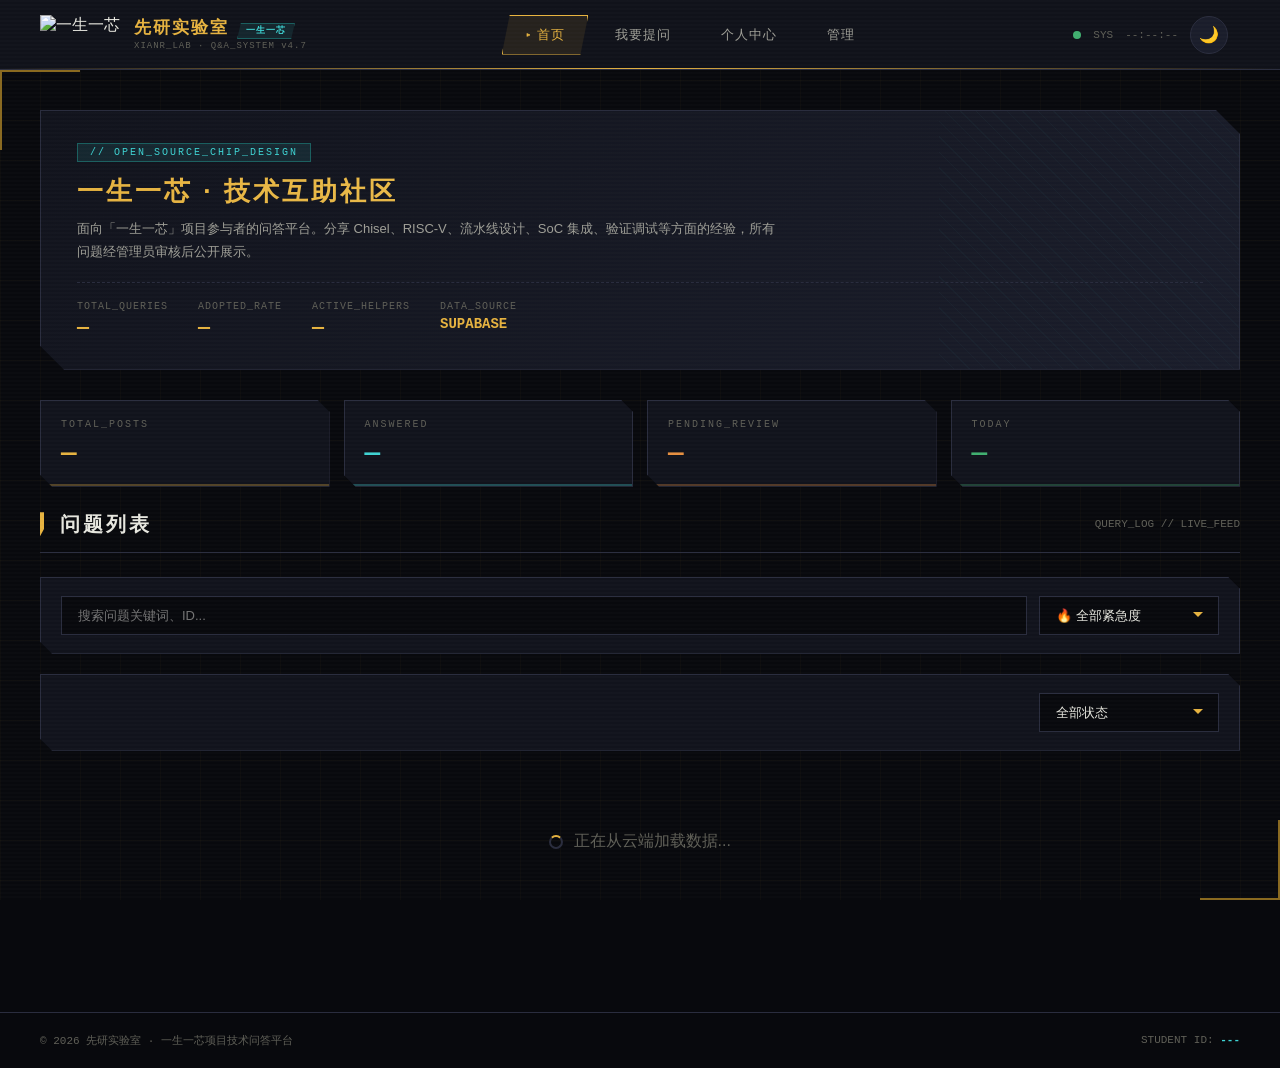
==== commit ae2477a7: "Update index.html" ====
--- a/index.html
+++ b/index.html
@@ -8,598 +8,219 @@
 <link rel="stylesheet" href="https://cdn.jsdelivr.net/npm/@fontsource/jetbrains-mono@5.0.0/index.css">
 <script src="https://cdn.jsdelivr.net/npm/@supabase/supabase-js@2"></script>
 <style>
-/* ============== 主题变量 ============== */
-:root, [data-theme="dark"] {
-  --bg:#08090d; --bg2:#11131c; --bg3:#1a1d2b;
-  --text:#e8e8e0; --text2:#a0a098; --text3:#606058;
-  --border:#2a2d3e; --border2:#3a3d4e;
-  --accent:#e8b440; --accent2:#f5cc60; --accent-dim:#8a6a20;
-  --cyan:#3fd4d4; --cyan-dim:#1a5f5f;
-  --danger:#d04040; --success:#40b070; --warning:#e89040; --pending:#a070d0;
-  --shadow: rgba(0,0,0,0.4);
-}
-[data-theme="light"] {
-  --bg:#f5f5f0; --bg2:#ffffff; --bg3:#eaeae0;
-  --text:#1a1a1a; --text2:#555555; --text3:#999999;
-  --border:#d8d8d0; --border2:#c0c0b8;
-  --accent:#b8860b; --accent2:#d4a017; --accent-dim:#8a6a20;
-  --cyan:#0088a8; --cyan-dim:#4a9a9a;
-  --danger:#c02020; --success:#20884a; --warning:#c87020; --pending:#8050b0;
-  --shadow: rgba(0,0,0,0.08);
-}
-
-* { margin:0; padding:0; box-sizing:border-box; }
-body {
-  font-family:'Noto Sans SC',sans-serif;
-  background:var(--bg); color:var(--text);
-  min-height:100vh; overflow-x:hidden;
-  transition: background .3s, color .3s;
-}
-body::after {
-  content:''; position:fixed; inset:0; pointer-events:none;
-  background:repeating-linear-gradient(0deg,transparent,transparent 2px,rgba(128,128,128,.03) 2px,rgba(128,128,128,.03) 4px);
-  z-index:9999;
-}
-body::before {
-  content:''; position:fixed; inset:0; pointer-events:none;
-  background-image:
-    linear-gradient(color-mix(in srgb, var(--accent) 3%, transparent) 1px,transparent 1px),
-    linear-gradient(90deg,color-mix(in srgb, var(--accent) 3%, transparent) 1px,transparent 1px);
-  background-size:40px 40px; z-index:0;
-}
-
-/* ============== Header ============== */
-.header {
-  position:fixed; top:0; left:0; right:0; height:70px;
-  background:color-mix(in srgb, var(--bg2) 95%, transparent);
-  border-bottom:1px solid var(--border);
-  display:flex; align-items:center; justify-content:space-between;
-  padding:0 40px; z-index:1000; backdrop-filter:blur(10px);
-}
-.header::after {
-  content:''; position:absolute; bottom:0; left:0; right:0; height:1px;
-  background:linear-gradient(90deg,transparent,var(--accent),transparent);
-}
-.logo { display:flex; align-items:center; gap:14px; }
-.logo-icon { height:40px; width:auto; object-fit:contain; }
-.logo-text-wrap { display:flex; flex-direction:column; }
-.logo-text { font-size:17px; font-weight:700; letter-spacing:2px; color:var(--accent); line-height:1.2; }
-.logo-sub { font-size:9px; color:var(--text3); font-family:'JetBrains Mono',monospace; letter-spacing:1px; margin-top:2px; }
-.logo-badge {
-  display:inline-block; padding:2px 8px;
-  background:color-mix(in srgb, var(--cyan) 10%, transparent);
-  border:1px solid var(--cyan-dim); color:var(--cyan);
-  font-size:9px; font-family:'JetBrains Mono',monospace;
-  letter-spacing:1px; margin-left:8px;
-  clip-path:polygon(4px 0%,100% 0%,calc(100% - 4px) 100%,0% 100%);
-}
-.nav { display:flex; gap:4px; }
-.nav-btn {
-  padding:10px 22px; background:transparent; border:1px solid transparent;
-  color:var(--text2); font-size:13px; font-family:inherit;
-  cursor:pointer; transition:all .3s; letter-spacing:1px; position:relative;
-  clip-path:polygon(8px 0%,100% 0%,calc(100% - 8px) 100%,0% 100%);
-}
-.nav-btn:hover { color:var(--accent); background:color-mix(in srgb, var(--accent) 5%, transparent); }
-.nav-btn.active { color:var(--accent); background:color-mix(in srgb, var(--accent) 10%, transparent); border-color:var(--accent); }
-.nav-btn.active::before { content:'▸ '; }
-.nav-badge {
-  position:absolute; top:4px; right:4px; min-width:16px; height:16px;
-  padding:0 4px; background:var(--danger); color:white;
-  border-radius:8px; font-size:10px;
-  display:flex; align-items:center; justify-content:center;
-  font-family:'JetBrains Mono',monospace;
-}
-.header-right { display:flex; align-items:center; gap:12px; }
-.header-status {
-  display:flex; align-items:center; gap:12px;
-  font-family:'JetBrains Mono',monospace; font-size:11px; color:var(--text3);
-}
-.status-dot { width:8px; height:8px; background:var(--success); border-radius:50%; animation:pulse 2s infinite; }
-.status-dot.offline { background:var(--danger); animation:none; }
-@keyframes pulse { 0%,100%{opacity:1} 50%{opacity:.4} }
-
-/* 主题切换按钮 */
-.theme-toggle {
-  width:38px; height:38px; border-radius:50%;
-  background:var(--bg3); border:1px solid var(--border);
-  color:var(--text); cursor:pointer; transition:all .3s;
-  display:flex; align-items:center; justify-content:center;
-  font-size:16px;
-}
-.theme-toggle:hover { border-color:var(--accent); color:var(--accent); transform:rotate(20deg); }
-
-/* 用户控制 */
-.user-controls { display:flex; align-items:center; gap:8px; }
-.student-badge {
-  padding:6px 12px; background:color-mix(in srgb, var(--cyan) 8%, transparent);
-  border:1px solid var(--cyan-dim); color:var(--cyan);
-  font-size:12px; font-family:'JetBrains Mono',monospace;
-  cursor:pointer; transition:all .2s; white-space:nowrap;
-  clip-path:polygon(4px 0%,100% 0%,calc(100% - 4px) 100%,0% 100%);
-}
-.student-badge:hover { background:color-mix(in srgb, var(--cyan) 15%, transparent); }
-.admin-badge {
-  padding:6px 12px; background:color-mix(in srgb, var(--accent) 10%, transparent);
-  border:1px solid var(--accent); color:var(--accent);
-  font-size:12px; font-family:'JetBrains Mono',monospace;
-  clip-path:polygon(4px 0%,100% 0%,calc(100% - 4px) 100%,0% 100%);
-  white-space:nowrap;
-}
-.ctrl-btn {
-  padding:5px 10px; background:transparent; border:1px solid var(--border);
-  color:var(--text2); font-size:11px; cursor:pointer; transition:all .2s;
-  font-family:inherit; white-space:nowrap;
-}
-.ctrl-btn:hover { border-color:var(--accent); color:var(--accent); }
-.ctrl-btn.logout { border-color:color-mix(in srgb, var(--danger) 30%, transparent); color:var(--danger); }
-.ctrl-btn.logout:hover { background:var(--danger); color:white; border-color:var(--danger); }
-
-/* ============== Main ============== */
-.main { margin-top:70px; padding:40px; max-width:1280px; margin-left:auto; margin-right:auto; position:relative; z-index:1; }
-.page { display:none; animation:fadeIn .4s ease; }
-.page.active { display:block; }
-@keyframes fadeIn { from{opacity:0;transform:translateY(10px)} to{opacity:1;transform:translateY(0)} }
-
-.hero {
-  background:linear-gradient(135deg,var(--bg2),var(--bg3));
-  border:1px solid var(--border); padding:30px 36px; margin-bottom:30px;
-  position:relative; overflow:hidden;
-  clip-path:polygon(0 0,calc(100% - 24px) 0,100% 24px,100% 100%,24px 100%,0 calc(100% - 24px));
-}
-.hero::before {
-  content:''; position:absolute; top:0; right:0; width:300px; height:100%;
-  background:repeating-linear-gradient(45deg,transparent,transparent 10px,color-mix(in srgb, var(--cyan) 3%, transparent) 10px,color-mix(in srgb, var(--cyan) 3%, transparent) 11px);
-  pointer-events:none;
-}
-.hero-tag {
-  display:inline-block; padding:3px 12px;
-  background:color-mix(in srgb, var(--cyan) 10%, transparent);
-  border:1px solid var(--cyan-dim); color:var(--cyan);
-  font-size:10px; font-family:'JetBrains Mono',monospace;
-  letter-spacing:2px; margin-bottom:12px;
-}
-.hero-title {
-  font-size:26px; font-weight:700; letter-spacing:3px; margin-bottom:8px;
-  background:linear-gradient(90deg,var(--accent),var(--accent2));
-  -webkit-background-clip:text; -webkit-text-fill-color:transparent; background-clip:text;
-}
-.hero-desc { font-size:13px; color:var(--text2); line-height:1.8; max-width:700px; }
-.hero-stats {
-  display:flex; gap:30px; margin-top:18px; padding-top:18px;
-  border-top:1px dashed var(--border); flex-wrap:wrap;
-}
-.hero-stat { display:flex; flex-direction:column; gap:4px; }
-.hero-stat-label { font-size:10px; color:var(--text3); font-family:'JetBrains Mono',monospace; letter-spacing:1px; }
-.hero-stat-value { font-size:20px; font-weight:700; color:var(--accent); font-family:'JetBrains Mono',monospace; }
-
-.section-header {
-  display:flex; align-items:center; gap:16px; margin-bottom:24px;
-  padding-bottom:14px; border-bottom:1px solid var(--border);
-}
-.section-header::before {
-  content:''; width:4px; height:24px; background:var(--accent);
-  clip-path:polygon(0 0,100% 0,100% 70%,0 100%);
-}
-.section-title { font-size:20px; font-weight:700; letter-spacing:3px; }
-.section-meta { margin-left:auto; font-family:'JetBrains Mono',monospace; font-size:11px; color:var(--text3); }
-
-.stats-bar { display:grid; grid-template-columns:repeat(4,1fr); gap:14px; margin-bottom:24px; }
-.stat-card {
-  background:var(--bg2); border:1px solid var(--border); padding:18px 20px;
-  position:relative; transition:all .3s;
-  clip-path:polygon(0 0,calc(100% - 12px) 0,100% 12px,100% 100%,12px 100%,0 calc(100% - 12px));
-}
-.stat-card:hover { border-color:var(--accent-dim); }
-.stat-label { font-size:10px; color:var(--text3); letter-spacing:2px; margin-bottom:8px; font-family:'JetBrains Mono',monospace; }
-.stat-value { font-size:26px; font-weight:700; color:var(--accent); font-family:'JetBrains Mono',monospace; }
-.stat-value.cyan { color:var(--cyan); }
-.stat-value.warn { color:var(--warning); }
-.stat-value.ok { color:var(--success); }
-.stat-card::after {
-  content:''; position:absolute; bottom:0; left:0;
-  width:100%; height:2px; background:var(--accent); opacity:.3;
-}
-.stat-card:nth-child(2)::after { background:var(--cyan); }
-.stat-card:nth-child(3)::after { background:var(--warning); }
-.stat-card:nth-child(4)::after { background:var(--success); }
-
-.filter-bar {
-  background:var(--bg2); border:1px solid var(--border);
-  padding:18px 20px; margin-bottom:20px;
-  display:grid; grid-template-columns:1fr 180px; gap:12px; align-items:center;
-  clip-path:polygon(0 0,calc(100% - 12px) 0,100% 12px,100% 100%,12px 100%,0 calc(100% - 12px));
-}
-.search-input,.priority-select,.status-select,.review-input,.form-input,.form-textarea,.form-select {
-  width:100%; padding:11px 16px; background:var(--bg);
-  border:1px solid var(--border); color:var(--text);
-  font-size:13px; font-family:inherit; outline:none; transition:all .3s;
-}
-.form-input,.form-textarea,.form-select { padding:13px 16px; font-size:14px; }
-.search-input:focus,.priority-select:focus,.status-select:focus,.review-input:focus,.form-input:focus,.form-textarea:focus,.form-select:focus {
-  border-color:var(--accent);
-}
-.priority-select,.status-select,.form-select {
-  cursor:pointer; appearance:none;
-  background-image:url("data:image/svg+xml,%3Csvg xmlns='http://www.w3.org/2000/svg' width='12' height='12' viewBox='0 0 12 12'%3E%3Cpath fill='%23e8b440' d='M6 8L1 3h10z'/%3E%3C/svg%3E");
-  background-repeat:no-repeat; background-position:right 14px center; padding-right:32px;
-}
-.form-textarea { min-height:140px; resize:vertical; line-height:1.8; }
-
-.tags { display:flex; flex-wrap:wrap; gap:8px; }
-.tag {
-  padding:6px 14px; font-size:12px;
-  background:color-mix(in srgb, var(--accent) 5%, transparent);
-  border:1px solid var(--border); color:var(--text2);
-  cursor:pointer; transition:all .2s; font-family:inherit; letter-spacing:.5px;
-}
-.tag:hover { border-color:var(--accent); color:var(--accent); }
-.tag.active {
-  background:color-mix(in srgb, var(--accent) 15%, transparent);
-  border-color:var(--accent); color:var(--accent);
-  box-shadow:0 0 0 1px color-mix(in srgb, var(--accent) 30%, transparent);
-}
-.tag-count { font-family:'JetBrains Mono',monospace; font-size:10px; color:var(--text3); margin-left:4px; }
-.tag.active .tag-count { color:var(--accent); }
-
-.card {
-  background:var(--bg2); border:1px solid var(--border);
-  margin-bottom:14px; position:relative; overflow:hidden; transition:all .3s;
-  clip-path:polygon(0 0,calc(100% - 16px) 0,100% 16px,100% 100%,16px 100%,0 calc(100% - 16px));
-}
-.card::before {
-  content:''; position:absolute; top:0; left:0;
-  width:100%; height:2px;
-  background:linear-gradient(90deg,var(--accent),transparent);
-  opacity:0; transition:opacity .3s;
-}
-.card:hover::before { opacity:1; }
-.card:hover { border-color:var(--accent-dim); background:var(--bg3); }
-.card.pending-review { opacity:.6; border-color:var(--pending); }
-.card.rejected { opacity:.7; border-color:var(--danger); }
-.card-header { padding:18px 22px 10px; display:flex; align-items:flex-start; justify-content:space-between; gap:12px; flex-wrap:wrap; }
-.card-id {
-  font-family:'JetBrains Mono',monospace; font-size:10px; color:var(--text3);
-  background:color-mix(in srgb, var(--accent) 5%, transparent);
-  padding:2px 8px; border:1px solid var(--border); cursor:pointer;
-}
-.card-meta { display:flex; gap:6px; align-items:center; flex-wrap:wrap; }
-.card-tag {
-  font-size:10px; padding:3px 9px;
-  background:color-mix(in srgb, var(--accent) 10%, transparent);
-  color:var(--accent); border:1px solid var(--accent-dim);
-  font-family:'JetBrains Mono',monospace; letter-spacing:.5px;
-}
-.card-tag.progress { background:color-mix(in srgb, var(--cyan) 8%, transparent); color:var(--cyan); border-color:var(--cyan-dim); }
-.card-status { font-size:10px; padding:3px 9px; font-family:'JetBrains Mono',monospace; letter-spacing:1px; }
-.card-status.approved { background:color-mix(in srgb, var(--success) 10%, transparent); color:var(--success); border:1px solid color-mix(in srgb, var(--success) 30%, transparent); }
-.card-status.pending { background:color-mix(in srgb, var(--pending) 10%, transparent); color:var(--pending); border:1px solid color-mix(in srgb, var(--pending) 30%, transparent); }
-.card-status.rejected { background:color-mix(in srgb, var(--danger) 10%, transparent); color:var(--danger); border:1px solid color-mix(in srgb, var(--danger) 30%, transparent); }
-.priority-badge {
-  font-size:10px; padding:3px 9px; font-family:'JetBrains Mono',monospace; letter-spacing:1px;
-  clip-path:polygon(4px 0%,100% 0%,calc(100% - 4px) 100%,0% 100%);
-}
-.priority-badge.high { background:var(--danger); color:white; }
-.priority-badge.medium { background:var(--warning); color:var(--bg); }
-.priority-badge.low { background:var(--success); color:white; }
-.card-body { padding:0 22px 18px; }
-.card-title { font-size:16px; font-weight:600; margin-bottom:8px; color:var(--text); line-height:1.6; }
-.card-content { font-size:13px; color:var(--text2); line-height:1.8; }
-.card-footer {
-  padding:10px 22px; border-top:1px solid var(--border);
-  display:flex; align-items:center; justify-content:space-between;
-  font-size:11px; color:var(--text3); font-family:'JetBrains Mono',monospace;
-  flex-wrap:wrap; gap:10px;
-}
-.card-actions { display:flex; gap:8px; flex-wrap:wrap; }
-.card-action-btn {
-  padding:5px 12px; background:transparent; border:1px solid var(--border);
-  color:var(--text2); font-size:11px; cursor:pointer; transition:all .2s;
-  font-family:inherit;
-}
-.card-action-btn:hover { border-color:var(--accent); color:var(--accent); background:color-mix(in srgb, var(--accent) 5%, transparent); }
-.card-action-btn.danger:hover { border-color:var(--danger); color:var(--danger); background:color-mix(in srgb, var(--danger) 5%, transparent); }
-.card-action-btn.success:hover { border-color:var(--success); color:var(--success); background:color-mix(in srgb, var(--success) 5%, transparent); }
-.card-action-btn:disabled { opacity:.5; cursor:not-allowed; }
-
-.answers-section { margin-top:12px; padding-top:12px; border-top:1px dashed var(--border); }
-.answer-item {
-  padding:12px 16px; margin-bottom:8px;
-  background:color-mix(in srgb, var(--accent) 3%, transparent);
-  border-left:2px solid var(--accent-dim);
-  font-size:13px; color:var(--text2); line-height:1.7;
-}
-.answer-item.adopted { background:color-mix(in srgb, var(--success) 5%, transparent); border-left-color:var(--success); }
-.adopted-badge {
-  display:inline-block; padding:2px 8px; background:var(--success); color:white;
-  font-size:10px; font-family:'JetBrains Mono',monospace;
-  margin-left:8px; letter-spacing:1px;
-}
-.answer-meta {
-  font-size:10px; color:var(--text3); margin-top:6px;
-  font-family:'JetBrains Mono',monospace;
-  display:flex; align-items:center; justify-content:space-between;
-  flex-wrap:wrap; gap:6px;
-}
-
-.form-group { margin-bottom:22px; }
-.form-label {
-  display:block; font-size:12px; color:var(--accent);
-  margin-bottom:8px; letter-spacing:2px; font-weight:600; text-transform:uppercase;
-}
-.form-label::before { content:'◆ '; font-size:8px; }
-.form-label.required::after { content:' *'; color:var(--danger); }
-.form-hint { font-size:11px; color:var(--text3); margin-top:6px; font-family:'JetBrains Mono',monospace; }
-
-.progress-grid { display:grid; grid-template-columns:repeat(auto-fill,minmax(140px,1fr)); gap:8px; }
-.progress-option {
-  display:flex; align-items:center; gap:8px;
-  padding:10px 14px; background:var(--bg); border:1px solid var(--border);
-  cursor:pointer; transition:all .2s; font-size:13px; color:var(--text2); user-select:none;
-}
-.progress-option:hover { border-color:var(--accent); color:var(--text); }
-.progress-option.selected {
-  border-color:var(--cyan);
-  background:color-mix(in srgb, var(--cyan) 8%, transparent);
-  color:var(--cyan);
-}
-.progress-option input { display:none; }
-.check-mark {
-  width:14px; height:14px; border:1px solid var(--border2);
-  display:flex; align-items:center; justify-content:center;
-  flex-shrink:0; font-size:10px; transition:all .2s;
-}
-.progress-option.selected .check-mark { background:var(--cyan); border-color:var(--cyan); color:var(--bg); }
-
-.btn {
-  padding:11px 26px; font-size:13px; font-family:inherit; font-weight:600;
-  cursor:pointer; transition:all .3s; letter-spacing:2px; border:none;
-  clip-path:polygon(10px 0%,100% 0%,calc(100% - 10px) 100%,0% 100%);
-}
-.btn:disabled { opacity:.5; cursor:not-allowed; }
-.btn-primary { background:var(--accent); color:var(--bg); }
-.btn-primary:hover:not(:disabled) { background:var(--accent2); transform:translateY(-1px); box-shadow:0 4px 20px color-mix(in srgb, var(--accent) 30%, transparent); }
-.btn-secondary { background:transparent; border:1px solid var(--border); color:var(--text2); clip-path:none; }
-.btn-secondary:hover:not(:disabled) { border-color:var(--accent); color:var(--accent); }
-.btn-danger { background:color-mix(in srgb, var(--danger) 15%, transparent); color:var(--danger); border:1px solid var(--danger); }
-.btn-danger:hover:not(:disabled) { background:var(--danger); color:white; }
-.btn-success { background:color-mix(in srgb, var(--success) 15%, transparent); color:var(--success); border:1px solid var(--success); }
-.btn-success:hover:not(:disabled) { background:var(--success); color:white; }
-
-/* ============== Modal ============== */
-.modal-overlay {
-  position:fixed; inset:0;
-  background:rgba(0,0,0,.85);
-  display:none; align-items:center; justify-content:center;
-  z-index:2000; backdrop-filter:blur(4px); padding:20px;
-}
-.modal-overlay.active { display:flex; }
-.modal {
-  background:var(--bg2); border:1px solid var(--border);
-  width:100%; max-width:640px; max-height:85vh; overflow-y:auto;
-  animation:modalIn .3s ease;
-  clip-path:polygon(0 0,calc(100% - 20px) 0,100% 20px,100% 100%,20px 100%,0 calc(100% - 20px));
-}
-@keyframes modalIn { from{opacity:0;transform:scale(.95)} to{opacity:1;transform:scale(1)} }
-.modal-header {
-  padding:22px 24px; border-bottom:1px solid var(--border);
-  display:flex; align-items:center; justify-content:space-between;
-}
-.modal-title { font-size:15px; font-weight:700; color:var(--accent); letter-spacing:2px; }
-.modal-close {
-  width:30px; height:30px; background:transparent;
-  border:1px solid var(--border); color:var(--text2);
-  cursor:pointer; display:flex; align-items:center; justify-content:center;
-  font-size:16px; transition:all .2s;
-}
-.modal-close:hover { border-color:var(--danger); color:var(--danger); }
-.modal-body { padding:24px; }
-.modal-footer {
-  padding:14px 24px; border-top:1px solid var(--border);
-  display:flex; justify-content:flex-end; gap:10px; flex-wrap:wrap;
-}
-
-/* 登录模态框 */
-#authModal { z-index:10000; background:rgba(0,0,0,.95); }
-.auth-content {
-  background:var(--bg2); border:1px solid var(--accent);
-  padding:40px; max-width:440px; width:90%;
-  clip-path:polygon(0 0,calc(100% - 20px) 0,100% 20px,100% 100%,20px 100%,0 calc(100% - 20px));
-}
-.auth-tabs { display:flex; gap:0; margin-bottom:24px; border-bottom:1px solid var(--border); }
-.auth-tab {
-  flex:1; padding:10px; background:transparent; border:none;
-  color:var(--text3); font-size:13px; font-family:inherit;
-  cursor:pointer; position:relative; letter-spacing:1px;
-}
-.auth-tab.active { color:var(--accent); }
-.auth-tab.active::after {
-  content:''; position:absolute; bottom:-1px; left:0; right:0; height:2px; background:var(--accent);
-}
-
-.notification {
-  position:fixed; top:80px; right:20px;
-  padding:14px 22px; background:var(--bg2);
-  border:1px solid var(--accent); border-left:4px solid var(--accent);
-  color:var(--text); font-size:13px; z-index:3000;
-  animation:slideIn .3s ease; max-width:340px;
-  clip-path:polygon(0 0,100% 0,calc(100% - 12px) 100%,0 100%);
-}
-.notification.error { border-color:var(--danger); border-left-color:var(--danger); }
-.notification.success { border-color:var(--success); border-left-color:var(--success); }
-@keyframes slideIn { from{transform:translateX(100%);opacity:0} to{transform:translateX(0);opacity:1} }
-
-.empty-state { text-align:center; padding:60px 20px; color:var(--text3); }
-.empty-state-icon { font-size:48px; margin-bottom:16px; opacity:.5; }
-.empty-state-text { font-size:14px; letter-spacing:1px; }
-
-.footer {
-  margin-top:60px; padding:20px 40px; border-top:1px solid var(--border);
-  display:flex; align-items:center; justify-content:space-between;
-  font-size:11px; color:var(--text3); font-family:'JetBrains Mono',monospace;
-  flex-wrap:wrap; gap:10px;
-}
-
-.admin-login {
-  max-width:420px; margin:60px auto; padding:40px;
-  background:var(--bg2); border:1px solid var(--border);
-  clip-path:polygon(0 0,calc(100% - 20px) 0,100% 20px,100% 100%,20px 100%,0 calc(100% - 20px));
-}
-.admin-login-title { font-size:15px; color:var(--accent); margin-bottom:24px; text-align:center; letter-spacing:3px; }
-
-.admin-tabs { display:flex; gap:0; margin-bottom:24px; border-bottom:1px solid var(--border); flex-wrap:wrap; }
-.admin-tab {
-  padding:12px 22px; background:transparent; border:none;
-  color:var(--text3); font-size:13px; font-family:inherit;
-  cursor:pointer; transition:all .2s; position:relative; letter-spacing:1px;
-}
-.admin-tab:hover { color:var(--text); }
-.admin-tab.active { color:var(--accent); }
-.admin-tab.active::after {
-  content:''; position:absolute; bottom:-1px; left:0; right:0; height:2px; background:var(--accent);
-}
-.tab-badge {
-  display:inline-block; padding:1px 6px; background:var(--danger); color:white;
-  font-size:10px; font-family:'JetBrains Mono',monospace;
-  border-radius:8px; margin-left:6px;
-}
-
-.tab-content { display:none; }
-.tab-content.active { display:block; }
-
-.stats-grid { display:grid; grid-template-columns:1fr 1fr; gap:20px; margin-bottom:20px; }
-.stats-panel {
-  background:var(--bg2); border:1px solid var(--border); padding:24px;
-  clip-path:polygon(0 0,calc(100% - 16px) 0,100% 16px,100% 100%,16px 100%,0 calc(100% - 16px));
-}
-.stats-panel-title {
-  font-size:13px; color:var(--accent); letter-spacing:2px;
-  margin-bottom:18px; padding-bottom:10px;
-  border-bottom:1px dashed var(--border);
-  display:flex; justify-content:space-between; align-items:center;
-}
-.stats-panel-title span { font-size:10px; color:var(--text3); font-family:'JetBrains Mono',monospace; }
-.bar-row {
-  display:grid; grid-template-columns:140px 1fr 60px;
-  align-items:center; gap:12px; margin-bottom:10px; font-size:12px;
-}
-.bar-label { color:var(--text2); overflow:hidden; text-overflow:ellipsis; white-space:nowrap; }
-.bar-track { height:8px; background:var(--bg); position:relative; overflow:hidden; }
-.bar-fill {
-  height:100%; background:linear-gradient(90deg,var(--accent-dim),var(--accent));
-  transition:width .8s ease; position:relative;
-}
-.bar-fill::after {
-  content:''; position:absolute; top:0; right:0;
-  width:2px; height:100%; background:var(--accent2);
-}
-.bar-fill.cyan { background:linear-gradient(90deg,var(--cyan-dim),var(--cyan)); }
-.bar-value { font-family:'JetBrains Mono',monospace; color:var(--accent); text-align:right; }
-.bar-value.cyan { color:var(--cyan); }
-
-.timeline-chart {
-  display:flex; align-items:flex-end; gap:4px;
-  height:120px; padding:10px 0; border-bottom:1px solid var(--border);
-}
-.timeline-bar {
-  flex:1; background:linear-gradient(180deg,var(--accent),var(--accent-dim));
-  min-height:2px; transition:all .3s; cursor:pointer;
-}
-.timeline-bar:hover { background:linear-gradient(180deg,var(--accent2),var(--accent)); }
-
-.rank-list { list-style:none; }
-.rank-item {
-  display:grid; grid-template-columns:30px 1fr 60px;
-  gap:12px; padding:10px 0;
-  border-bottom:1px dashed var(--border);
-  align-items:center; font-size:13px;
-}
-.rank-item:last-child { border-bottom:none; }
-.rank-pos { font-family:'JetBrains Mono',monospace; font-weight:700; color:var(--text3); font-size:12px; }
-.rank-item:nth-child(1) .rank-pos { color:var(--accent); }
-.rank-item:nth-child(2) .rank-pos { color:var(--cyan); }
-.rank-item:nth-child(3) .rank-pos { color:var(--success); }
-.rank-name { color:var(--text); }
-.rank-count { font-family:'JetBrains Mono',monospace; color:var(--accent); text-align:right; }
-
-.donut-chart { display:flex; align-items:center; gap:24px; }
-.donut-svg { flex-shrink:0; }
-.donut-legend { flex:1; display:flex; flex-direction:column; gap:8px; }
-.legend-item { display:flex; align-items:center; gap:8px; font-size:12px; }
-.legend-dot { width:10px; height:10px; flex-shrink:0; }
-.legend-label { color:var(--text2); flex:1; }
-.legend-value { font-family:'JetBrains Mono',monospace; color:var(--accent); }
-
-.decor-line { height:1px; background:linear-gradient(90deg,var(--accent),transparent); margin:18px 0; }
-.corner-decor { position:fixed; width:80px; height:80px; pointer-events:none; z-index:0; }
-.corner-decor.top-left { top:70px; left:0; border-top:2px solid var(--accent-dim); border-left:2px solid var(--accent-dim); }
-.corner-decor.bottom-right { bottom:0; right:0; border-bottom:2px solid var(--accent-dim); border-right:2px solid var(--accent-dim); }
-
-.copy-toast {
-  position:fixed; bottom:30px; left:50%;
-  transform:translateX(-50%) translateY(20px);
-  padding:10px 24px; background:var(--accent); color:var(--bg);
-  font-size:12px; font-weight:600; opacity:0; transition:all .3s; z-index:5000;
-}
-.copy-toast.show { opacity:1; transform:translateX(-50%) translateY(0); }
-
-.review-reason {
-  padding:10px 14px; background:color-mix(in srgb, var(--danger) 8%, transparent);
-  border-left:3px solid var(--danger); color:var(--text2); font-size:12px; margin-top:10px;
-}
-.student-id-display { font-family:'JetBrains Mono',monospace; color:var(--cyan); font-weight:bold; }
-
-.review-actions {
-  display:flex; gap:8px; align-items:center;
-  margin-top:12px; padding-top:12px; border-top:1px dashed var(--border);
-}
-
-.spinner {
-  display:inline-block; width:14px; height:14px;
-  border:2px solid var(--border); border-top-color:var(--accent);
-  border-radius:50%; animation:spin .8s linear infinite;
-  vertical-align:middle; margin-right:6px;
-}
-@keyframes spin { to{transform:rotate(360deg)} }
-
-/* 密码修改区域 */
-.pwd-section {
-  background:var(--bg3); border:1px solid var(--border);
-  padding:20px; margin-top:24px;
-  clip-path:polygon(0 0,calc(100% - 12px) 0,100% 12px,100% 100%,12px 100%,0 calc(100% - 12px));
-}
-.pwd-section h3 {
-  font-size:14px; color:var(--accent); margin-bottom:16px;
-  letter-spacing:2px; padding-bottom:10px; border-bottom:1px dashed var(--border);
-}
-
-@media(max-width:900px){
-  .header { padding:0 16px; }
-  .main { padding:20px 16px; }
-  .stats-bar { grid-template-columns:repeat(2,1fr); }
-  .stats-grid { grid-template-columns:1fr; }
-  .nav-btn { padding:8px 12px; font-size:12px; }
-  .header-status { display:none; }
-  .logo-sub { display:none; }
-  .filter-bar { grid-template-columns:1fr; }
-  .hero-title { font-size:20px; }
-  .hero-stats { gap:16px; }
-  .bar-row { grid-template-columns:100px 1fr 50px; }
-  .user-controls { gap:4px; }
-  .student-badge,.admin-badge { padding:4px 8px; font-size:11px; }
-  .ctrl-btn { padding:3px 6px; font-size:10px; }
-  .theme-toggle { width:34px; height:34px; font-size:14px; }
-}
-
-::-webkit-scrollbar { width:6px; height:6px; }
-::-webkit-scrollbar-track { background:var(--bg); }
-::-webkit-scrollbar-thumb { background:var(--accent-dim); }
-::-webkit-scrollbar-thumb:hover { background:var(--accent); }
+:root,[data-theme="dark"]{--bg:#08090d;--bg2:#11131c;--bg3:#1a1d2b;--text:#e8e8e0;--text2:#a0a098;--text3:#606058;--border:#2a2d3e;--border2:#3a3d4e;--accent:#e8b440;--accent2:#f5cc60;--accent-dim:#8a6a20;--cyan:#3fd4d4;--cyan-dim:#1a5f5f;--danger:#d04040;--success:#40b070;--warning:#e89040;--pending:#a070d0}
+[data-theme="light"]{--bg:#f5f5f0;--bg2:#ffffff;--bg3:#eaeae0;--text:#1a1a1a;--text2:#555555;--text3:#999999;--border:#d8d8d0;--border2:#c0c0b8;--accent:#b8860b;--accent2:#d4a017;--accent-dim:#8a6a20;--cyan:#0088a8;--cyan-dim:#4a9a9a;--danger:#c02020;--success:#20884a;--warning:#c87020;--pending:#8050b0}
+*{margin:0;padding:0;box-sizing:border-box}
+body{font-family:'Noto Sans SC',sans-serif;background:var(--bg);color:var(--text);min-height:100vh;overflow-x:hidden;transition:background .3s,color .3s}
+body::after{content:'';position:fixed;inset:0;pointer-events:none;background:repeating-linear-gradient(0deg,transparent,transparent 2px,rgba(128,128,128,.03) 2px,rgba(128,128,128,.03) 4px);z-index:9999}
+body::before{content:'';position:fixed;inset:0;pointer-events:none;background-image:linear-gradient(color-mix(in srgb,var(--accent) 3%,transparent) 1px,transparent 1px),linear-gradient(90deg,color-mix(in srgb,var(--accent) 3%,transparent) 1px,transparent 1px);background-size:40px 40px;z-index:0}
+.header{position:fixed;top:0;left:0;right:0;height:70px;background:color-mix(in srgb,var(--bg2) 95%,transparent);border-bottom:1px solid var(--border);display:flex;align-items:center;justify-content:space-between;padding:0 40px;z-index:1000;backdrop-filter:blur(10px)}
+.header::after{content:'';position:absolute;bottom:0;left:0;right:0;height:1px;background:linear-gradient(90deg,transparent,var(--accent),transparent)}
+.logo{display:flex;align-items:center;gap:14px}
+.logo-icon{height:40px;width:auto;object-fit:contain}
+.logo-text-wrap{display:flex;flex-direction:column}
+.logo-text{font-size:17px;font-weight:700;letter-spacing:2px;color:var(--accent);line-height:1.2}
+.logo-sub{font-size:9px;color:var(--text3);font-family:'JetBrains Mono',monospace;letter-spacing:1px;margin-top:2px}
+.logo-badge{display:inline-block;padding:2px 8px;background:color-mix(in srgb,var(--cyan) 10%,transparent);border:1px solid var(--cyan-dim);color:var(--cyan);font-size:9px;font-family:'JetBrains Mono',monospace;letter-spacing:1px;margin-left:8px;clip-path:polygon(4px 0%,100% 0%,calc(100% - 4px) 100%,0% 100%)}
+.nav{display:flex;gap:4px}
+.nav-btn{padding:10px 22px;background:transparent;border:1px solid transparent;color:var(--text2);font-size:13px;font-family:inherit;cursor:pointer;transition:all .3s;letter-spacing:1px;position:relative;clip-path:polygon(8px 0%,100% 0%,calc(100% - 8px) 100%,0% 100%)}
+.nav-btn:hover{color:var(--accent);background:color-mix(in srgb,var(--accent) 5%,transparent)}
+.nav-btn.active{color:var(--accent);background:color-mix(in srgb,var(--accent) 10%,transparent);border-color:var(--accent)}
+.nav-btn.active::before{content:'▸ '}
+.nav-badge{position:absolute;top:4px;right:4px;min-width:16px;height:16px;padding:0 4px;background:var(--danger);color:white;border-radius:8px;font-size:10px;display:flex;align-items:center;justify-content:center;font-family:'JetBrains Mono',monospace}
+.header-right{display:flex;align-items:center;gap:12px}
+.header-status{display:flex;align-items:center;gap:12px;font-family:'JetBrains Mono',monospace;font-size:11px;color:var(--text3)}
+.status-dot{width:8px;height:8px;background:var(--success);border-radius:50%;animation:pulse 2s infinite}
+.status-dot.offline{background:var(--danger);animation:none}
+@keyframes pulse{0%,100%{opacity:1}50%{opacity:.4}}
+.theme-toggle{width:38px;height:38px;border-radius:50%;background:var(--bg3);border:1px solid var(--border);color:var(--text);cursor:pointer;transition:all .3s;display:flex;align-items:center;justify-content:center;font-size:16px}
+.theme-toggle:hover{border-color:var(--accent);color:var(--accent);transform:rotate(20deg)}
+.user-controls{display:flex;align-items:center;gap:8px}
+.student-badge{padding:6px 12px;background:color-mix(in srgb,var(--cyan) 8%,transparent);border:1px solid var(--cyan-dim);color:var(--cyan);font-size:12px;font-family:'JetBrains Mono',monospace;cursor:pointer;transition:all .2s;white-space:nowrap;clip-path:polygon(4px 0%,100% 0%,calc(100% - 4px) 100%,0% 100%)}
+.admin-badge{padding:6px 12px;background:color-mix(in srgb,var(--accent) 10%,transparent);border:1px solid var(--accent);color:var(--accent);font-size:12px;font-family:'JetBrains Mono',monospace;clip-path:polygon(4px 0%,100% 0%,calc(100% - 4px) 100%,0% 100%);white-space:nowrap}
+.ctrl-btn{padding:5px 10px;background:transparent;border:1px solid var(--border);color:var(--text2);font-size:11px;cursor:pointer;transition:all .2s;font-family:inherit;white-space:nowrap}
+.ctrl-btn:hover{border-color:var(--accent);color:var(--accent)}
+.ctrl-btn.logout{border-color:color-mix(in srgb,var(--danger) 30%,transparent);color:var(--danger)}
+.ctrl-btn.logout:hover{background:var(--danger);color:white;border-color:var(--danger)}
+.main{margin-top:70px;padding:40px;max-width:1280px;margin-left:auto;margin-right:auto;position:relative;z-index:1}
+.page{display:none;animation:fadeIn .4s ease}.page.active{display:block}
+@keyframes fadeIn{from{opacity:0;transform:translateY(10px)}to{opacity:1;transform:translateY(0)}}
+.hero{background:linear-gradient(135deg,var(--bg2),var(--bg3));border:1px solid var(--border);padding:30px 36px;margin-bottom:30px;position:relative;overflow:hidden;clip-path:polygon(0 0,calc(100% - 24px) 0,100% 24px,100% 100%,24px 100%,0 calc(100% - 24px))}
+.hero::before{content:'';position:absolute;top:0;right:0;width:300px;height:100%;background:repeating-linear-gradient(45deg,transparent,transparent 10px,color-mix(in srgb,var(--cyan) 3%,transparent) 10px,color-mix(in srgb,var(--cyan) 3%,transparent) 11px);pointer-events:none}
+.hero-tag{display:inline-block;padding:3px 12px;background:color-mix(in srgb,var(--cyan) 10%,transparent);border:1px solid var(--cyan-dim);color:var(--cyan);font-size:10px;font-family:'JetBrains Mono',monospace;letter-spacing:2px;margin-bottom:12px}
+.hero-title{font-size:26px;font-weight:700;letter-spacing:3px;margin-bottom:8px;background:linear-gradient(90deg,var(--accent),var(--accent2));-webkit-background-clip:text;-webkit-text-fill-color:transparent;background-clip:text}
+.hero-desc{font-size:13px;color:var(--text2);line-height:1.8;max-width:700px}
+.hero-stats{display:flex;gap:30px;margin-top:18px;padding-top:18px;border-top:1px dashed var(--border);flex-wrap:wrap}
+.hero-stat{display:flex;flex-direction:column;gap:4px}
+.hero-stat-label{font-size:10px;color:var(--text3);font-family:'JetBrains Mono',monospace;letter-spacing:1px}
+.hero-stat-value{font-size:20px;font-weight:700;color:var(--accent);font-family:'JetBrains Mono',monospace}
+.section-header{display:flex;align-items:center;gap:16px;margin-bottom:24px;padding-bottom:14px;border-bottom:1px solid var(--border)}
+.section-header::before{content:'';width:4px;height:24px;background:var(--accent);clip-path:polygon(0 0,100% 0,100% 70%,0 100%)}
+.section-title{font-size:20px;font-weight:700;letter-spacing:3px}
+.section-meta{margin-left:auto;font-family:'JetBrains Mono',monospace;font-size:11px;color:var(--text3)}
+.stats-bar{display:grid;grid-template-columns:repeat(4,1fr);gap:14px;margin-bottom:24px}
+.stat-card{background:var(--bg2);border:1px solid var(--border);padding:18px 20px;position:relative;transition:all .3s;clip-path:polygon(0 0,calc(100% - 12px) 0,100% 12px,100% 100%,12px 100%,0 calc(100% - 12px))}
+.stat-card:hover{border-color:var(--accent-dim)}
+.stat-label{font-size:10px;color:var(--text3);letter-spacing:2px;margin-bottom:8px;font-family:'JetBrains Mono',monospace}
+.stat-value{font-size:26px;font-weight:700;color:var(--accent);font-family:'JetBrains Mono',monospace}
+.stat-value.cyan{color:var(--cyan)}.stat-value.warn{color:var(--warning)}.stat-value.ok{color:var(--success)}
+.stat-card::after{content:'';position:absolute;bottom:0;left:0;width:100%;height:2px;background:var(--accent);opacity:.3}
+.stat-card:nth-child(2)::after{background:var(--cyan)}.stat-card:nth-child(3)::after{background:var(--warning)}.stat-card:nth-child(4)::after{background:var(--success)}
+.filter-bar{background:var(--bg2);border:1px solid var(--border);padding:18px 20px;margin-bottom:20px;display:grid;grid-template-columns:1fr 180px;gap:12px;align-items:center;clip-path:polygon(0 0,calc(100% - 12px) 0,100% 12px,100% 100%,12px 100%,0 calc(100% - 12px))}
+.search-input,.priority-select,.status-select,.review-input,.form-input,.form-textarea,.form-select{width:100%;padding:11px 16px;background:var(--bg);border:1px solid var(--border);color:var(--text);font-size:13px;font-family:inherit;outline:none;transition:all .3s}
+.form-input,.form-textarea,.form-select{padding:13px 16px;font-size:14px}
+.search-input:focus,.priority-select:focus,.status-select:focus,.review-input:focus,.form-input:focus,.form-textarea:focus,.form-select:focus{border-color:var(--accent)}
+.priority-select,.status-select,.form-select{cursor:pointer;appearance:none;background-image:url("data:image/svg+xml,%3Csvg xmlns='http://www.w3.org/2000/svg' width='12' height='12' viewBox='0 0 12 12'%3E%3Cpath fill='%23e8b440' d='M6 8L1 3h10z'/%3E%3C/svg%3E");background-repeat:no-repeat;background-position:right 14px center;padding-right:32px}
+.form-textarea{min-height:140px;resize:vertical;line-height:1.8}
+.tags{display:flex;flex-wrap:wrap;gap:8px}
+.tag{padding:6px 14px;font-size:12px;background:color-mix(in srgb,var(--accent) 5%,transparent);border:1px solid var(--border);color:var(--text2);cursor:pointer;transition:all .2s;font-family:inherit;letter-spacing:.5px}
+.tag:hover{border-color:var(--accent);color:var(--accent)}
+.tag.active{background:color-mix(in srgb,var(--accent) 15%,transparent);border-color:var(--accent);color:var(--accent);box-shadow:0 0 0 1px color-mix(in srgb,var(--accent) 30%,transparent)}
+.tag-count{font-family:'JetBrains Mono',monospace;font-size:10px;color:var(--text3);margin-left:4px}
+.tag.active .tag-count{color:var(--accent)}
+.card{background:var(--bg2);border:1px solid var(--border);margin-bottom:14px;position:relative;overflow:hidden;transition:all .3s;clip-path:polygon(0 0,calc(100% - 16px) 0,100% 16px,100% 100%,16px 100%,0 calc(100% - 16px))}
+.card::before{content:'';position:absolute;top:0;left:0;width:100%;height:2px;background:linear-gradient(90deg,var(--accent),transparent);opacity:0;transition:opacity .3s}
+.card:hover::before{opacity:1}
+.card:hover{border-color:var(--accent-dim);background:var(--bg3)}
+.card.pending-review{opacity:.6;border-color:var(--pending)}
+.card.rejected{opacity:.7;border-color:var(--danger)}
+.card-header{padding:18px 22px 10px;display:flex;align-items:flex-start;justify-content:space-between;gap:12px;flex-wrap:wrap}
+.card-id{font-family:'JetBrains Mono',monospace;font-size:10px;color:var(--text3);background:color-mix(in srgb,var(--accent) 5%,transparent);padding:2px 8px;border:1px solid var(--border);cursor:pointer}
+.card-meta{display:flex;gap:6px;align-items:center;flex-wrap:wrap}
+.card-tag{font-size:10px;padding:3px 9px;background:color-mix(in srgb,var(--accent) 10%,transparent);color:var(--accent);border:1px solid var(--accent-dim);font-family:'JetBrains Mono',monospace;letter-spacing:.5px}
+.card-tag.progress{background:color-mix(in srgb,var(--cyan) 8%,transparent);color:var(--cyan);border-color:var(--cyan-dim)}
+.owner-tag{font-size:10px;color:var(--cyan);font-family:'JetBrains Mono',monospace;margin-right:8px}
+.card-status{font-size:10px;padding:3px 9px;font-family:'JetBrains Mono',monospace;letter-spacing:1px}
+.card-status.approved{background:color-mix(in srgb,var(--success) 10%,transparent);color:var(--success);border:1px solid color-mix(in srgb,var(--success) 30%,transparent)}
+.card-status.pending{background:color-mix(in srgb,var(--pending) 10%,transparent);color:var(--pending);border:1px solid color-mix(in srgb,var(--pending) 30%,transparent)}
+.card-status.rejected{background:color-mix(in srgb,var(--danger) 10%,transparent);color:var(--danger);border:1px solid color-mix(in srgb,var(--danger) 30%,transparent)}
+.priority-badge{font-size:10px;padding:3px 9px;font-family:'JetBrains Mono',monospace;letter-spacing:1px;clip-path:polygon(4px 0%,100% 0%,calc(100% - 4px) 100%,0% 100%)}
+.priority-badge.high{background:var(--danger);color:white}
+.priority-badge.medium{background:var(--warning);color:var(--bg)}
+.priority-badge.low{background:var(--success);color:white}
+.card-body{padding:0 22px 18px}
+.card-title{font-size:16px;font-weight:600;margin-bottom:8px;color:var(--text);line-height:1.6}
+.card-content{font-size:13px;color:var(--text2);line-height:1.8}
+.card-footer{padding:10px 22px;border-top:1px solid var(--border);display:flex;align-items:center;justify-content:space-between;font-size:11px;color:var(--text3);font-family:'JetBrains Mono',monospace;flex-wrap:wrap;gap:10px}
+.card-actions{display:flex;gap:8px;flex-wrap:wrap}
+.card-action-btn{padding:5px 12px;background:transparent;border:1px solid var(--border);color:var(--text2);font-size:11px;cursor:pointer;transition:all .2s;font-family:inherit}
+.card-action-btn:hover{border-color:var(--accent);color:var(--accent);background:color-mix(in srgb,var(--accent) 5%,transparent)}
+.card-action-btn.danger:hover{border-color:var(--danger);color:var(--danger);background:color-mix(in srgb,var(--danger) 5%,transparent)}
+.card-action-btn.success:hover{border-color:var(--success);color:var(--success);background:color-mix(in srgb,var(--success) 5%,transparent)}
+.card-action-btn:disabled{opacity:.5;cursor:not-allowed}
+.answers-section{margin-top:12px;padding-top:12px;border-top:1px dashed var(--border)}
+.answer-item{padding:12px 16px;margin-bottom:8px;background:color-mix(in srgb,var(--accent) 3%,transparent);border-left:2px solid var(--accent-dim);font-size:13px;color:var(--text2);line-height:1.7}
+.answer-item.adopted{background:color-mix(in srgb,var(--success) 5%,transparent);border-left-color:var(--success)}
+.adopted-badge{display:inline-block;padding:2px 8px;background:var(--success);color:white;font-size:10px;font-family:'JetBrains Mono',monospace;margin-left:8px;letter-spacing:1px}
+.answer-meta{font-size:10px;color:var(--text3);margin-top:6px;font-family:'JetBrains Mono',monospace;display:flex;align-items:center;justify-content:space-between;flex-wrap:wrap;gap:6px}
+.form-group{margin-bottom:22px}
+.form-label{display:block;font-size:12px;color:var(--accent);margin-bottom:8px;letter-spacing:2px;font-weight:600;text-transform:uppercase}
+.form-label::before{content:'◆ ';font-size:8px}
+.form-label.required::after{content:' *';color:var(--danger)}
+.form-hint{font-size:11px;color:var(--text3);margin-top:6px;font-family:'JetBrains Mono',monospace}
+.progress-grid{display:grid;grid-template-columns:repeat(auto-fill,minmax(140px,1fr));gap:8px}
+.progress-option{display:flex;align-items:center;gap:8px;padding:10px 14px;background:var(--bg);border:1px solid var(--border);cursor:pointer;transition:all .2s;font-size:13px;color:var(--text2);user-select:none}
+.progress-option:hover{border-color:var(--accent);color:var(--text)}
+.progress-option.selected{border-color:var(--cyan);background:color-mix(in srgb,var(--cyan) 8%,transparent);color:var(--cyan)}
+.progress-option input{display:none}
+.check-mark{width:14px;height:14px;border:1px solid var(--border2);display:flex;align-items:center;justify-content:center;flex-shrink:0;font-size:10px;transition:all .2s}
+.progress-option.selected .check-mark{background:var(--cyan);border-color:var(--cyan);color:var(--bg)}
+.btn{padding:11px 26px;font-size:13px;font-family:inherit;font-weight:600;cursor:pointer;transition:all .3s;letter-spacing:2px;border:none;clip-path:polygon(10px 0%,100% 0%,calc(100% - 10px) 100%,0% 100%)}
+.btn:disabled{opacity:.5;cursor:not-allowed}
+.btn-primary{background:var(--accent);color:var(--bg)}
+.btn-primary:hover:not(:disabled){background:var(--accent2);transform:translateY(-1px);box-shadow:0 4px 20px color-mix(in srgb,var(--accent) 30%,transparent)}
+.btn-secondary{background:transparent;border:1px solid var(--border);color:var(--text2);clip-path:none}
+.btn-secondary:hover:not(:disabled){border-color:var(--accent);color:var(--accent)}
+.btn-danger{background:color-mix(in srgb,var(--danger) 15%,transparent);color:var(--danger);border:1px solid var(--danger)}
+.btn-danger:hover:not(:disabled){background:var(--danger);color:white}
+.btn-success{background:color-mix(in srgb,var(--success) 15%,transparent);color:var(--success);border:1px solid var(--success)}
+.btn-success:hover:not(:disabled){background:var(--success);color:white}
+.modal-overlay{position:fixed;inset:0;background:rgba(0,0,0,.85);display:none;align-items:center;justify-content:center;z-index:2000;backdrop-filter:blur(4px);padding:20px}
+.modal-overlay.active{display:flex}
+.modal{background:var(--bg2);border:1px solid var(--border);width:100%;max-width:640px;max-height:85vh;overflow-y:auto;animation:modalIn .3s ease;clip-path:polygon(0 0,calc(100% - 20px) 0,100% 20px,100% 100%,20px 100%,0 calc(100% - 20px))}
+@keyframes modalIn{from{opacity:0;transform:scale(.95)}to{opacity:1;transform:scale(1)}}
+.modal-header{padding:22px 24px;border-bottom:1px solid var(--border);display:flex;align-items:center;justify-content:space-between}
+.modal-title{font-size:15px;font-weight:700;color:var(--accent);letter-spacing:2px}
+.modal-close{width:30px;height:30px;background:transparent;border:1px solid var(--border);color:var(--text2);cursor:pointer;display:flex;align-items:center;justify-content:center;font-size:16px;transition:all .2s}
+.modal-close:hover{border-color:var(--danger);color:var(--danger)}
+.modal-body{padding:24px}
+.modal-footer{padding:14px 24px;border-top:1px solid var(--border);display:flex;justify-content:flex-end;gap:10px;flex-wrap:wrap}
+#authModal{z-index:10000;background:rgba(0,0,0,.95)}
+.auth-content{background:var(--bg2);border:1px solid var(--accent);padding:40px;max-width:440px;width:90%;clip-path:polygon(0 0,calc(100% - 20px) 0,100% 20px,100% 100%,20px 100%,0 calc(100% - 20px))}
+.auth-tabs{display:flex;gap:0;margin-bottom:24px;border-bottom:1px solid var(--border)}
+.auth-tab{flex:1;padding:10px;background:transparent;border:none;color:var(--text3);font-size:13px;font-family:inherit;cursor:pointer;position:relative;letter-spacing:1px}
+.auth-tab.active{color:var(--accent)}
+.auth-tab.active::after{content:'';position:absolute;bottom:-1px;left:0;right:0;height:2px;background:var(--accent)}
+.notification{position:fixed;top:80px;right:20px;padding:14px 22px;background:var(--bg2);border:1px solid var(--accent);border-left:4px solid var(--accent);color:var(--text);font-size:13px;z-index:10001;animation:slideIn .3s ease;max-width:340px;clip-path:polygon(0 0,100% 0,calc(100% - 12px) 100%,0 100%);box-shadow:0 10px 30px rgba(0,0,0,0.5)}
+.notification.error{border-color:var(--danger);border-left-color:var(--danger)}
+.notification.success{border-color:var(--success);border-left-color:var(--success)}
+@keyframes slideIn{from{transform:translateX(100%);opacity:0}to{transform:translateX(0);opacity:1}}
+.empty-state{text-align:center;padding:60px 20px;color:var(--text3)}
+.empty-state-icon{font-size:48px;margin-bottom:16px;opacity:.5}
+.empty-state-text{font-size:14px;letter-spacing:1px}
+.footer{margin-top:60px;padding:20px 40px;border-top:1px solid var(--border);display:flex;align-items:center;justify-content:space-between;font-size:11px;color:var(--text3);font-family:'JetBrains Mono',monospace;flex-wrap:wrap;gap:10px}
+.admin-login{max-width:420px;margin:60px auto;padding:40px;background:var(--bg2);border:1px solid var(--border);clip-path:polygon(0 0,calc(100% - 20px) 0,100% 20px,100% 100%,20px 100%,0 calc(100% - 20px))}
+.admin-login-title{font-size:15px;color:var(--accent);margin-bottom:24px;text-align:center;letter-spacing:3px}
+.admin-tabs{display:flex;gap:0;margin-bottom:24px;border-bottom:1px solid var(--border);flex-wrap:wrap}
+.admin-tab{padding:12px 22px;background:transparent;border:none;color:var(--text3);font-size:13px;font-family:inherit;cursor:pointer;transition:all .2s;position:relative;letter-spacing:1px}
+.admin-tab:hover{color:var(--text)}
+.admin-tab.active{color:var(--accent)}
+.admin-tab.active::after{content:'';position:absolute;bottom:-1px;left:0;right:0;height:2px;background:var(--accent)}
+.tab-badge{display:inline-block;padding:1px 6px;background:var(--danger);color:white;font-size:10px;font-family:'JetBrains Mono',monospace;border-radius:8px;margin-left:6px}
+.tab-content{display:none}.tab-content.active{display:block}
+.stats-grid{display:grid;grid-template-columns:1fr 1fr;gap:20px;margin-bottom:20px}
+.stats-panel{background:var(--bg2);border:1px solid var(--border);padding:24px;clip-path:polygon(0 0,calc(100% - 16px) 0,100% 16px,100% 100%,16px 100%,0 calc(100% - 16px))}
+.stats-panel-title{font-size:13px;color:var(--accent);letter-spacing:2px;margin-bottom:18px;padding-bottom:10px;border-bottom:1px dashed var(--border);display:flex;justify-content:space-between;align-items:center}
+.stats-panel-title span{font-size:10px;color:var(--text3);font-family:'JetBrains Mono',monospace}
+.bar-row{display:grid;grid-template-columns:140px 1fr 60px;align-items:center;gap:12px;margin-bottom:10px;font-size:12px}
+.bar-label{color:var(--text2);overflow:hidden;text-overflow:ellipsis;white-space:nowrap}
+.bar-track{height:8px;background:var(--bg);position:relative;overflow:hidden}
+.bar-fill{height:100%;background:linear-gradient(90deg,var(--accent-dim),var(--accent));transition:width .8s ease;position:relative}
+.bar-fill::after{content:'';position:absolute;top:0;right:0;width:2px;height:100%;background:var(--accent2)}
+.bar-fill.cyan{background:linear-gradient(90deg,var(--cyan-dim),var(--cyan))}
+.bar-value{font-family:'JetBrains Mono',monospace;color:var(--accent);text-align:right}
+.bar-value.cyan{color:var(--cyan)}
+.timeline-chart{display:flex;align-items:flex-end;gap:4px;height:120px;padding:10px 0;border-bottom:1px solid var(--border)}
+.timeline-bar{flex:1;background:linear-gradient(180deg,var(--accent),var(--accent-dim));min-height:2px;transition:all .3s;cursor:pointer}
+.timeline-bar:hover{background:linear-gradient(180deg,var(--accent2),var(--accent))}
+.rank-list{list-style:none}
+.rank-item{display:grid;grid-template-columns:30px 1fr 60px;gap:12px;padding:10px 0;border-bottom:1px dashed var(--border);align-items:center;font-size:13px}
+.rank-item:last-child{border-bottom:none}
+.rank-pos{font-family:'JetBrains Mono',monospace;font-weight:700;color:var(--text3);font-size:12px}
+.rank-item:nth-child(1) .rank-pos{color:var(--accent)}
+.rank-item:nth-child(2) .rank-pos{color:var(--cyan)}
+.rank-item:nth-child(3) .rank-pos{color:var(--success)}
+.rank-name{color:var(--text)}
+.rank-count{font-family:'JetBrains Mono',monospace;color:var(--accent);text-align:right}
+.donut-chart{display:flex;align-items:center;gap:24px}
+.donut-svg{flex-shrink:0}
+.donut-legend{flex:1;display:flex;flex-direction:column;gap:8px}
+.legend-item{display:flex;align-items:center;gap:8px;font-size:12px}
+.legend-dot{width:10px;height:10px;flex-shrink:0}
+.legend-label{color:var(--text2);flex:1}
+.legend-value{font-family:'JetBrains Mono',monospace;color:var(--accent)}
+.decor-line{height:1px;background:linear-gradient(90deg,var(--accent),transparent);margin:18px 0}
+.corner-decor{position:fixed;width:80px;height:80px;pointer-events:none;z-index:0}
+.corner-decor.top-left{top:70px;left:0;border-top:2px solid var(--accent-dim);border-left:2px solid var(--accent-dim)}
+.corner-decor.bottom-right{bottom:0;right:0;border-bottom:2px solid var(--accent-dim);border-right:2px solid var(--accent-dim)}
+.copy-toast{position:fixed;bottom:30px;left:50%;transform:translateX(-50%) translateY(20px);padding:10px 24px;background:var(--accent);color:var(--bg);font-size:12px;font-weight:600;opacity:0;transition:all .3s;z-index:5000}
+.copy-toast.show{opacity:1;transform:translateX(-50%) translateY(0)}
+.review-reason{padding:10px 14px;background:color-mix(in srgb,var(--danger) 8%,transparent);border-left:3px solid var(--danger);color:var(--text2);font-size:12px;margin-top:10px}
+.student-id-display{font-family:'JetBrains Mono',monospace;color:var(--cyan);font-weight:bold}
+.review-actions{display:flex;gap:8px;align-items:center;margin-top:12px;padding-top:12px;border-top:1px dashed var(--border)}
+.spinner{display:inline-block;width:14px;height:14px;border:2px solid var(--border);border-top-color:var(--accent);border-radius:50%;animation:spin .8s linear infinite;vertical-align:middle;margin-right:6px}
+@keyframes spin{to{transform:rotate(360deg)}}
+.pwd-section{background:var(--bg3);border:1px solid var(--border);padding:20px;margin-top:24px;clip-path:polygon(0 0,calc(100% - 12px) 0,100% 12px,100% 100%,12px 100%,0 calc(100% - 12px))}
+.pwd-section h3{font-size:14px;color:var(--accent);margin-bottom:16px;letter-spacing:2px;padding-bottom:10px;border-bottom:1px dashed var(--border)}
+.anon-check-wrap{display:flex;align-items:center;gap:10px;margin-top:-10px;margin-bottom:20px}
+.anon-check-wrap input{width:auto;accent-color:var(--accent);cursor:pointer}
+.anon-check-wrap label{font-size:13px;color:var(--text2);cursor:pointer;margin:0;text-transform:none;letter-spacing:0;font-weight:normal}
+@media(max-width:900px){.header{padding:0 16px}.main{padding:20px 16px}.stats-bar{grid-template-columns:repeat(2,1fr)}.stats-grid{grid-template-columns:1fr}.nav-btn{padding:8px 12px;font-size:12px}.header-status{display:none}.logo-sub{display:none}.filter-bar{grid-template-columns:1fr}.hero-title{font-size:20px}.hero-stats{gap:16px}.bar-row{grid-template-columns:100px 1fr 50px}.user-controls{gap:4px}.student-badge,.admin-badge{padding:4px 8px;font-size:11px}.ctrl-btn{padding:3px 6px;font-size:10px}.theme-toggle{width:34px;height:34px;font-size:14px}}
+::-webkit-scrollbar{width:6px;height:6px}::-webkit-scrollbar-track{background:var(--bg)}::-webkit-scrollbar-thumb{background:var(--accent-dim)}::-webkit-scrollbar-thumb:hover{background:var(--accent)}
 </style>
 </head>
 <body>
 
-<!-- 登录/注册模态框 -->
 <div class="modal-overlay" id="authModal">
   <div class="auth-content">
     <h2 style="color:var(--accent);margin-bottom:8px;letter-spacing:2px;text-align:center">身份验证</h2>
@@ -608,36 +229,16 @@
       <button class="auth-tab active" onclick="switchAuthTab('login',this)">🔑 登录</button>
       <button class="auth-tab" onclick="switchAuthTab('register',this)">📝 注册新账号</button>
     </div>
-    <!-- 登录表单 -->
     <div id="loginForm">
-      <div class="form-group">
-        <label class="form-label">学号</label>
-        <input type="text" class="form-input" id="loginSid" placeholder="例如: 20210001" style="text-align:center;letter-spacing:2px" onkeydown="if(event.key==='Enter')doLogin()">
-      </div>
-      <div class="form-group">
-        <label class="form-label">密码</label>
-        <input type="password" class="form-input" id="loginPwd" placeholder="请输入密码" style="text-align:center" onkeydown="if(event.key==='Enter')doLogin()">
-      </div>
+      <div class="form-group"><label class="form-label">学号</label><input type="text" class="form-input" id="loginSid" placeholder="例如: 20210001" style="text-align:center;letter-spacing:2px" onkeydown="if(event.key==='Enter')doLogin()"></div>
+      <div class="form-group"><label class="form-label">密码</label><input type="password" class="form-input" id="loginPwd" placeholder="请输入密码" style="text-align:center" onkeydown="if(event.key==='Enter')doLogin()"></div>
       <button class="btn btn-primary" style="width:100%" id="loginBtn" onclick="doLogin()">进入平台</button>
     </div>
-    <!-- 注册表单 -->
     <div id="registerForm" style="display:none">
-      <div class="form-group">
-        <label class="form-label">学号</label>
-        <input type="text" class="form-input" id="regSid" placeholder="例如: 20210001" style="text-align:center;letter-spacing:2px">
-      </div>
-      <div class="form-group">
-        <label class="form-label">昵称（选填）</label>
-        <input type="text" class="form-input" id="regNick" placeholder="显示在回答中的名字">
-      </div>
-      <div class="form-group">
-        <label class="form-label">设置密码</label>
-        <input type="password" class="form-input" id="regPwd" placeholder="至少 6 位字符" style="text-align:center">
-      </div>
-      <div class="form-group">
-        <label class="form-label">确认密码</label>
-        <input type="password" class="form-input" id="regPwd2" placeholder="再次输入密码" style="text-align:center">
-      </div>
+      <div class="form-group"><label class="form-label">学号</label><input type="text" class="form-input" id="regSid" placeholder="例如: 20210001" style="text-align:center;letter-spacing:2px"></div>
+      <div class="form-group"><label class="form-label">昵称（选填）</label><input type="text" class="form-input" id="regNick" placeholder="显示在回答中的名字"></div>
+      <div class="form-group"><label class="form-label">设置密码</label><input type="password" class="form-input" id="regPwd" placeholder="至少 6 位字符" style="text-align:center"></div>
+      <div class="form-group"><label class="form-label">确认密码</label><input type="password" class="form-input" id="regPwd2" placeholder="再次输入密码" style="text-align:center"></div>
       <button class="btn btn-primary" style="width:100%" id="regBtn" onclick="doRegister()">注册并登录</button>
     </div>
   </div>
@@ -651,31 +252,23 @@
     <img class="logo-icon" src="https://ysyx.oscc.cc/res/images/logo/ysyx.png" alt="一生一芯">
     <div class="logo-text-wrap">
       <div class="logo-text">先研实验室<span class="logo-badge">一生一芯</span></div>
-      <div class="logo-sub">XIANR_LAB · Q&A_SYSTEM v4.5</div>
+      <div class="logo-sub">XIANR_LAB · Q&A_SYSTEM v4.7</div>
     </div>
   </div>
   <nav class="nav">
     <button class="nav-btn active" onclick="switchPage('home')">首页</button>
     <button class="nav-btn" onclick="switchPage('ask')">我要提问</button>
     <button class="nav-btn" onclick="switchPage('profile')">个人中心</button>
-    <button class="nav-btn" onclick="switchPage('admin')">
-      管理
-      <span class="nav-badge" id="pendingBadge" style="display:none">0</span>
-    </button>
+    <button class="nav-btn" onclick="switchPage('admin')">管理<span class="nav-badge" id="pendingBadge" style="display:none">0</span></button>
   </nav>
   <div class="header-right">
-    <div class="header-status">
-      <div class="status-dot" id="statusDot"></div>
-      <span id="connStatus">SYS</span>
-      <span id="currentTime">--:--:--</span>
-    </div>
+    <div class="header-status"><div class="status-dot" id="statusDot"></div><span id="connStatus">SYS</span><span id="currentTime">--:--:--</span></div>
     <button class="theme-toggle" id="themeToggle" onclick="toggleTheme()" title="切换主题">🌙</button>
     <div id="userControls" class="user-controls"></div>
   </div>
 </header>
 
 <main class="main">
-  <!-- HOME -->
   <div class="page active" id="page-home">
     <div class="hero">
       <div class="hero-tag">// OPEN_SOURCE_CHIP_DESIGN</div>
@@ -698,54 +291,26 @@
     <div class="filter-bar">
       <input type="text" class="search-input" placeholder="搜索问题关键词、ID..." id="searchInput" oninput="filterQuestions()">
       <select class="priority-select" id="priorityFilter" onchange="filterQuestions()">
-        <option value="all">🔥 全部紧急度</option>
-        <option value="high">🔴 高优先级</option>
-        <option value="medium">🟠 中优先级</option>
-        <option value="low">🟢 低优先级</option>
+        <option value="all">🔥 全部紧急度</option><option value="high">🔴 高优先级</option><option value="medium">🟠 中优先级</option><option value="low">🟢 低优先级</option>
       </select>
     </div>
     <div class="filter-bar" style="grid-template-columns:1fr 180px">
       <div class="tags" id="filterTags" style="margin:0"></div>
       <select class="status-select" id="statusFilter" onchange="filterQuestions()">
-        <option value="all">全部状态</option>
-        <option value="answered">✅ 已回答</option>
-        <option value="unanswered">⏳ 未回答</option>
-        <option value="adopted">⭐ 已采纳</option>
+        <option value="all">全部状态</option><option value="answered">✅ 已回答</option><option value="unanswered">⏳ 未回答</option><option value="adopted">⭐ 已采纳</option>
       </select>
     </div>
     <div id="questionList" style="margin-top:20px"><div class="empty-state"><span class="spinner"></span> 正在从云端加载数据...</div></div>
   </div>
 
-  <!-- ASK -->
   <div class="page" id="page-ask">
-    <div class="section-header">
-      <h2 class="section-title">提交问题</h2>
-      <span class="section-meta">NEW_QUERY // STUDENT: <span class="student-id-display" id="askStudentIdDisplay">---</span></span>
-    </div>
+    <div class="section-header"><h2 class="section-title">提交问题</h2><span class="section-meta">NEW_QUERY // STUDENT: <span class="student-id-display" id="askStudentIdDisplay">---</span></span></div>
     <div class="card" style="padding:30px">
-      <div class="form-group">
-        <label class="form-label required">问题标题</label>
-        <input type="text" class="form-input" id="askTitle" placeholder="例如：流水线 CPU 中数据冒险怎么解决？" maxlength="100">
-        <div class="form-hint">// MAX 100 CHARS · 简明扼要描述核心问题</div>
-      </div>
-      <div class="form-group">
-        <label class="form-label required">项目进度标签（可多选）</label>
-        <div class="progress-grid" id="progressGrid"></div>
-        <div class="form-hint">// 选择你当前所处的阶段，便于对应领域同学精准回答</div>
-      </div>
-      <div class="form-group">
-        <label class="form-label required">问题详情</label>
-        <textarea class="form-textarea" id="askContent" placeholder="详细描述：&#10;- 遇到的问题现象&#10;- 你已经尝试过的方案&#10;- 报错信息或卡点&#10;- 使用的工具链版本（如 ysyx 镜像版本、Vivado 版本等）"></textarea>
-        <div class="form-hint">// 描述越详细，获得有效回答的概率越高</div>
-      </div>
-      <div class="form-group">
-        <label class="form-label">紧急程度</label>
-        <select class="form-select" id="askPriority">
-          <option value="low">🟢 低 - 不急，有空再答</option>
-          <option value="medium" selected>🟠 中 - 正常解答即可</option>
-          <option value="high">🔴 高 - 急需帮助（如 deadline 将近）</option>
-        </select>
-      </div>
+      <div class="form-group"><label class="form-label required">问题标题</label><input type="text" class="form-input" id="askTitle" placeholder="例如：流水线 CPU 中数据冒险怎么解决？" maxlength="100"><div class="form-hint">// MAX 100 CHARS · 简明扼要描述核心问题</div></div>
+      <div class="form-group"><label class="form-label required">项目进度标签（可多选）</label><div class="progress-grid" id="progressGrid"></div><div class="form-hint">// 选择你当前所处的阶段，便于对应领域同学精准回答</div></div>
+      <div class="form-group"><label class="form-label required">问题详情</label><textarea class="form-textarea" id="askContent" placeholder="详细描述：&#10;- 遇到的问题现象&#10;- 你已经尝试过的方案&#10;- 报错信息或卡点&#10;- 使用的工具链版本"></textarea><div class="form-hint">// 描述越详细，获得有效回答的概率越高</div></div>
+      <div class="form-group"><label class="form-label">紧急程度</label><select class="form-select" id="askPriority"><option value="low">🟢 低 - 不急，有空再答</option><option value="medium" selected>🟠 中 - 正常解答即可</option><option value="high">🔴 高 - 急需帮助（如 deadline 将近）</option></select></div>
+      <div class="anon-check-wrap"><input type="checkbox" id="askAnonymous"><label for="askAnonymous">匿名提问（对其他人隐藏您的学号，管理员可见）</label></div>
       <div class="decor-line"></div>
       <div style="display:flex;gap:12px;align-items:center;flex-wrap:wrap">
         <button class="btn btn-primary" id="submitBtn" onclick="submitQuestion()">提交审核</button>
@@ -754,118 +319,51 @@
     </div>
   </div>
 
-  <!-- PROFILE -->
   <div class="page" id="page-profile">
-    <div class="section-header">
-      <h2 class="section-title">个人中心</h2>
-      <span class="section-meta">PROFILE // STUDENT: <span class="student-id-display" id="profileStudentIdDisplay">---</span></span>
-    </div>
+    <div class="section-header"><h2 class="section-title">个人中心</h2><span class="section-meta">PROFILE // STUDENT: <span class="student-id-display" id="profileStudentIdDisplay">---</span></span></div>
     <div class="stats-bar">
       <div class="stat-card"><div class="stat-label">MY_QUESTIONS</div><div class="stat-value" id="p-stat-q">—</div></div>
       <div class="stat-card"><div class="stat-label">MY_ANSWERS</div><div class="stat-value cyan" id="p-stat-a">—</div></div>
       <div class="stat-card"><div class="stat-label">MY_ADOPTED</div><div class="stat-value ok" id="p-stat-adopted">—</div></div>
       <div class="stat-card"><div class="stat-label">ADOPTION_RATE</div><div class="stat-value warn" id="p-stat-rate">—</div></div>
     </div>
-
-    <!-- 修改密码 -->
     <div class="pwd-section">
       <h3>🔐 修改密码</h3>
-      <div class="form-group">
-        <label class="form-label">当前密码</label>
-        <input type="password" class="form-input" id="pwdOld" placeholder="请输入当前密码">
-      </div>
-      <div class="form-group">
-        <label class="form-label">新密码</label>
-        <input type="password" class="form-input" id="pwdNew" placeholder="至少 6 位字符">
-      </div>
-      <div class="form-group">
-        <label class="form-label">确认新密码</label>
-        <input type="password" class="form-input" id="pwdNew2" placeholder="再次输入新密码">
-      </div>
+      <div class="form-group"><label class="form-label">当前密码</label><input type="password" class="form-input" id="pwdOld" placeholder="请输入当前密码"></div>
+      <div class="form-group"><label class="form-label">新密码</label><input type="password" class="form-input" id="pwdNew" placeholder="至少 6 位字符"></div>
+      <div class="form-group"><label class="form-label">确认新密码</label><input type="password" class="form-input" id="pwdNew2" placeholder="再次输入新密码"></div>
       <button class="btn btn-primary" id="pwdBtn" onclick="changePassword()">确认修改</button>
     </div>
-
-    <!-- 我的提问（从 ask 页面移到这里） -->
     <div class="section-header" style="margin-top:30px"><h2 class="section-title">我的提问</h2><span class="section-meta">MY_QUERIES</span></div>
     <div id="myQuestions"></div>
-
     <div class="section-header" style="margin-top:30px"><h2 class="section-title">我的回答记录</h2><span class="section-meta">MY_ANSWERS_LOG</span></div>
     <div id="myAnswersList"></div>
   </div>
 
-  <!-- ADMIN -->
   <div class="page" id="page-admin">
     <div id="adminLogin" class="admin-login">
       <div class="admin-login-title">🔐 管理员登录</div>
-      <div class="form-group">
-        <label class="form-label">管理员邮箱</label>
-        <input type="email" class="form-input" id="adminEmail" placeholder="admin@xianr.lab">
-      </div>
-      <div class="form-group">
-        <label class="form-label">密码</label>
-        <input type="password" class="form-input" id="adminPassword" placeholder="请输入密码..." onkeydown="if(event.key==='Enter')adminLogin_fn()">
-        <div class="form-hint">// 需在 Supabase Dashboard 预先创建账号 (独立于学号系统)</div>
-      </div>
-      <div style="display:flex;gap:12px">
-        <button class="btn btn-primary" id="admLoginBtn" onclick="adminLogin_fn()">登录</button>
-        <button class="btn btn-secondary" onclick="switchPage('home')">取消</button>
-      </div>
+      <div class="form-group"><label class="form-label">管理员邮箱</label><input type="email" class="form-input" id="adminEmail" placeholder="admin@xianr.lab"></div>
+      <div class="form-group"><label class="form-label">密码</label><input type="password" class="form-input" id="adminPassword" placeholder="请输入密码..." onkeydown="if(event.key==='Enter')adminLogin_fn()"><div class="form-hint">// 需在 Supabase Dashboard 预先创建账号</div></div>
+      <div style="display:flex;gap:12px"><button class="btn btn-primary" id="admLoginBtn" onclick="adminLogin_fn()">登录</button><button class="btn btn-secondary" onclick="switchPage('home')">取消</button></div>
     </div>
     <div id="adminPanel" style="display:none">
-      <div class="section-header">
-        <h2 class="section-title">管理控制台</h2>
-        <span class="section-meta">ADMIN // <span id="adminEmailDisplay"></span></span>
-      </div>
+      <div class="section-header"><h2 class="section-title">管理控制台</h2><span class="section-meta">ADMIN // <span id="adminEmailDisplay"></span></span></div>
       <div class="admin-tabs">
         <button class="admin-tab active" onclick="switchAdminTab('review',event)">审核队列<span class="tab-badge" id="reviewBadge" style="display:none">0</span></button>
         <button class="admin-tab" onclick="switchAdminTab('questions',event)">全部问题</button>
         <button class="admin-tab" onclick="switchAdminTab('stats',event)">数据概览</button>
         <button class="admin-tab" onclick="switchAdminTab('settings',event)">系统设置</button>
       </div>
-      <div class="tab-content active" id="admin-tab-review">
-        <div class="section-header"><h2 class="section-title" style="font-size:16px">待审核问题</h2><span class="section-meta">PENDING_REVIEW_QUEUE</span></div>
-        <div id="reviewQueue"></div>
-      </div>
-      <div class="tab-content" id="admin-tab-questions">
-        <div class="filter-bar">
-          <input type="text" class="search-input" placeholder="搜索问题..." id="adminSearchInput" oninput="renderAdminQuestions()">
-          <select class="status-select" id="adminStatusFilter" onchange="renderAdminQuestions()">
-            <option value="all">全部状态</option>
-            <option value="pending">待审核</option>
-            <option value="approved">已通过</option>
-            <option value="rejected">已拒绝</option>
-          </select>
-        </div>
-        <div id="adminQuestionList"></div>
-      </div>
-      <div class="tab-content" id="admin-tab-stats">
-        <div class="stats-bar">
-          <div class="stat-card"><div class="stat-label">TOTAL</div><div class="stat-value" id="admin-stat-total">0</div></div>
-          <div class="stat-card"><div class="stat-label">APPROVED</div><div class="stat-value ok" id="admin-stat-approved">0</div></div>
-          <div class="stat-card"><div class="stat-label">PENDING</div><div class="stat-value warn" id="admin-stat-pending">0</div></div>
-          <div class="stat-card"><div class="stat-label">REJECTED</div><div class="stat-value" id="admin-stat-rejected" style="color:var(--danger)">0</div></div>
-        </div>
-        <div class="stats-panel"><div class="stats-panel-title">综合概览 <span>APPROVAL_OVERVIEW</span></div><div id="adminOverview"></div></div>
-      </div>
-      <div class="tab-content" id="admin-tab-settings">
-        <div class="card" style="padding:28px">
-          <div class="form-group">
-            <label class="form-label">数据操作</label>
-            <div style="display:flex;gap:12px;flex-wrap:wrap">
-              <button class="btn btn-secondary" onclick="exportData()">导出 JSON</button>
-              <button class="btn btn-danger" onclick="clearAllData()">清空所有数据</button>
-            </div>
-          </div>
-        </div>
-      </div>
+      <div class="tab-content active" id="admin-tab-review"><div class="section-header"><h2 class="section-title" style="font-size:16px">待审核问题</h2><span class="section-meta">PENDING_REVIEW_QUEUE</span></div><div id="reviewQueue"></div></div>
+      <div class="tab-content" id="admin-tab-questions"><div class="filter-bar"><input type="text" class="search-input" placeholder="搜索问题..." id="adminSearchInput" oninput="renderAdminQuestions()"><select class="status-select" id="adminStatusFilter" onchange="renderAdminQuestions()"><option value="all">全部状态</option><option value="pending">待审核</option><option value="approved">已通过</option><option value="rejected">已拒绝</option></select></div><div id="adminQuestionList"></div></div>
+      <div class="tab-content" id="admin-tab-stats"><div class="stats-bar"><div class="stat-card"><div class="stat-label">TOTAL</div><div class="stat-value" id="admin-stat-total">0</div></div><div class="stat-card"><div class="stat-label">APPROVED</div><div class="stat-value ok" id="admin-stat-approved">0</div></div><div class="stat-card"><div class="stat-label">PENDING</div><div class="stat-value warn" id="admin-stat-pending">0</div></div><div class="stat-card"><div class="stat-label">REJECTED</div><div class="stat-value" id="admin-stat-rejected" style="color:var(--danger)">0</div></div></div><div class="stats-panel"><div class="stats-panel-title">综合概览 <span>APPROVAL_OVERVIEW</span></div><div id="adminOverview"></div></div></div>
+      <div class="tab-content" id="admin-tab-settings"><div class="card" style="padding:28px"><div class="form-group"><label class="form-label">数据操作</label><div style="display:flex;gap:12px;flex-wrap:wrap"><button class="btn btn-secondary" onclick="exportData()">导出 JSON</button><button class="btn btn-danger" onclick="clearAllData()">清空所有数据</button></div></div></div></div>
     </div>
   </div>
 </main>
 
-<footer class="footer">
-  <span>© 2026 先研实验室 · 一生一芯项目技术问答平台</span>
-  <span>STUDENT ID: <span class="student-id-display" id="footerStudentId">---</span></span>
-</footer>
+<footer class="footer"><span>© 2026 先研实验室 · 一生一芯项目技术问答平台</span><span>STUDENT ID: <span class="student-id-display" id="footerStudentId">---</span></span></footer>
 
 <div class="modal-overlay" id="answerModal">
   <div class="modal">
@@ -873,12 +371,15 @@
     <div class="modal-body">
       <div id="answerQuestionPreview" style="padding:12px;background:var(--bg);margin-bottom:16px;border-left:2px solid var(--accent);font-size:13px;color:var(--text2)"></div>
       <div class="form-group"><label class="form-label">你的回答</label><textarea class="form-textarea" id="answerContent" placeholder="写下你的回答..." style="min-height:120px"></textarea></div>
-      <div class="form-group"><label class="form-label">回答者昵称（可选）</label><input type="text" class="form-input" id="answerNickname" placeholder="匿名"></div>
-    </div>
-    <div class="modal-footer">
-      <button class="btn btn-secondary" onclick="closeModal('answerModal')">取消</button>
-      <button class="btn btn-primary" id="submitAnswerBtn" onclick="submitAnswer()">提交回答</button>
-    </div>
+      <div class="form-group">
+        <label class="form-label">回答者身份</label>
+        <select class="form-select" id="answerNickname">
+          <option value="匿名">匿名</option>
+          <option value="真实学号">真实学号</option>
+        </select>
+      </div>
+    </div>
+    <div class="modal-footer"><button class="btn btn-secondary" onclick="closeModal('answerModal')">取消</button><button class="btn btn-primary" id="submitAnswerBtn" onclick="submitAnswer()">提交回答</button></div>
   </div>
 </div>
 
@@ -886,10 +387,7 @@
   <div class="modal" style="max-width:720px">
     <div class="modal-header"><span class="modal-title">问题详情</span><button class="modal-close" onclick="closeModal('detailModal')">×</button></div>
     <div class="modal-body" id="detailContent"></div>
-    <div class="modal-footer">
-      <button class="btn btn-secondary" onclick="closeModal('detailModal')">关闭</button>
-      <button class="btn btn-primary" id="detailAnswerBtn" onclick="openAnswerFromDetail()">回答问题</button>
-    </div>
+    <div class="modal-footer"><button class="btn btn-secondary" onclick="closeModal('detailModal')">关闭</button><button class="btn btn-primary" id="detailAnswerBtn" onclick="openAnswerFromDetail()">回答问题</button></div>
   </div>
 </div>
 
@@ -899,694 +397,186 @@
 (function(){
   const SUPABASE_URL='https://aybzbnscgnbvlhdekwej.supabase.co';
   const SUPABASE_ANON_KEY='eyJhbGciOiJIUzI1NiIsInR5cCI6IkpXVCJ9.eyJpc3MiOiJzdXBhYmFzZSIsInJlZiI6ImF5YnpibnNjZ25idmxoZGVrd2VqIiwicm9sZSI6ImFub24iLCJpYXQiOjE3Nzk0MDAxNTAsImV4cCI6MjA5NDk3NjE1MH0.143pyKjrNhdfpnlMCYVy7Lips0bvPMn5mbFmiTP9NTg';
-  const supabase=window.supabase.createClient(SUPABASE_URL,SUPABASE_ANON_KEY,{
-    auth:{storage:sessionStorage,storageKey:'xianr_auth_'+Date.now(),persistSession:true,detectSessionInUrl:false}
-  });
-
-  const AUTH_KEY='xianr_auth_user';
-  const THEME_KEY='xianr_theme';
-  const PROGRESS_TAGS=[
-    {id:'f1',label:'F1 如何科学地提问',icon:'F1'},{id:'f2',label:'F2 Logisim安装和使用',icon:'F2'},
-    {id:'f3',label:'F3 数字逻辑电路基础',icon:'F3'},{id:'f4',label:'F4 计算机系统的状态机模型',icon:'F4'},
-    {id:'f5',label:'F5 支持数列求和的简单处理器',icon:'F5'},{id:'f6',label:'F6 功能完备的迷你RISC-V处理器',icon:'F6'},
-    {id:'e1',label:'E1 C语言程序设计',icon:'E1'},{id:'e2',label:'E2 硬件描述语言',icon:'E2'},
-    {id:'e3',label:'E3 Linux系统安装和基本使用',icon:'E3'},{id:'e4',label:'E4 C程序的执行',icon:'E4'},
-    {id:'e4_1',label:'E4 从C代码到二进制程序',icon:'E4'},{id:'e4_2',label:'E4 指令集模拟器',icon:'E4'},
-    {id:'e5_1',label:'E5 RTL代码的仿真',icon:'E5'},{id:'e5_2',label:'E5 逻辑综合',icon:'E5'},
-    {id:'e5',label:'E5 Verilog的RTL综合语义',icon:'E5'}
-  ];
-
-  let currentFilter='all',currentSearch='',currentPriority='all',currentStatus='all';
-  let currentAnswerQuestionId=null,currentDetailQuestionId=null;
-  let selectedProgress=new Set();
+  const supabase=window.supabase.createClient(SUPABASE_URL,SUPABASE_ANON_KEY,{auth:{storage:sessionStorage,storageKey:'xianr_auth_'+Date.now(),persistSession:true,detectSessionInUrl:false}});
+  const AUTH_KEY='xianr_auth_user',THEME_KEY='xianr_theme';
+  const PROGRESS_TAGS=[{id:'f1',label:'F1 如何科学地提问',icon:'F1'},{id:'f2',label:'F2 Logisim安装和使用',icon:'F2'},{id:'f3',label:'F3 数字逻辑电路基础',icon:'F3'},{id:'f4',label:'F4 计算机系统的状态机模型',icon:'F4'},{id:'f5',label:'F5 支持数列求和的简单处理器',icon:'F5'},{id:'f6',label:'F6 功能完备的迷你RISC-V处理器',icon:'F6'},{id:'e1',label:'E1 C语言程序设计',icon:'E1'},{id:'e2',label:'E2 硬件描述语言',icon:'E2'},{id:'e3',label:'E3 Linux系统安装和基本使用',icon:'E3'},{id:'e4',label:'E4 C程序的执行',icon:'E4'},{id:'e4_1',label:'E4 从C代码到二进制程序',icon:'E4'},{id:'e4_2',label:'E4 指令集模拟器',icon:'E4'},{id:'e5_1',label:'E5 RTL代码的仿真',icon:'E5'},{id:'e5_2',label:'E5 逻辑综合',icon:'E5'},{id:'e5',label:'E5 Verilog的RTL综合语义',icon:'E5'}];
+  let currentFilter='all',currentSearch='',currentPriority='all',currentStatus='all',currentAnswerQuestionId=null,currentDetailQuestionId=null,selectedProgress=new Set();
   let cache={approvedQuestions:[],myQuestions:[],allQuestions:[],pendingCount:0,isAdmin:false};
-  let currentUser=null; // {sid, nickname}
-
-  // ============ 主题切换 ============
-  function initTheme(){
-    const saved=localStorage.getItem(THEME_KEY)||'dark';
-    document.documentElement.setAttribute('data-theme',saved);
-    document.getElementById('themeToggle').textContent=saved==='dark'?'🌙':'☀️';
+  let currentUser=null;
+
+  function initTheme(){const s=localStorage.getItem(THEME_KEY)||'dark';document.documentElement.setAttribute('data-theme',s);document.getElementById('themeToggle').textContent=s==='dark'?'🌙':'☀️';}
+  window.toggleTheme=function(){const c=document.documentElement.getAttribute('data-theme')||'dark';const n=c==='dark'?'light':'dark';document.documentElement.setAttribute('data-theme',n);localStorage.setItem(THEME_KEY,n);document.getElementById('themeToggle').textContent=n==='dark'?'🌙':'☀️';};
+  async function hashPassword(p){const e=new TextEncoder();const d=e.encode('xianr_salt_v1_'+p);const b=await crypto.subtle.digest('SHA-256',d);return Array.from(new Uint8Array(b)).map(x=>x.toString(16).padStart(2,'0')).join('');}
+  function getCurrentUser(){const r=sessionStorage.getItem(AUTH_KEY);if(!r)return null;try{return JSON.parse(r);}catch(e){return null;}}
+  function setCurrentUser(u){if(u)sessionStorage.setItem(AUTH_KEY,JSON.stringify(u));else sessionStorage.removeItem(AUTH_KEY);currentUser=u;}
+  function getStudentId(){return currentUser?currentUser.sid:'';}
+
+  window.switchAuthTab=function(t,b){document.querySelectorAll('.auth-tab').forEach(x=>x.classList.remove('active'));b.classList.add('active');document.getElementById('loginForm').style.display=t==='login'?'block':'none';document.getElementById('registerForm').style.display=t==='register'?'block':'none';};
+  window.doLogin=async function(){
+    const s=document.getElementById('loginSid').value.trim(),p=document.getElementById('loginPwd').value;
+    if(!s||!p){showNotification('请填写学号和密码','error');return;}
+    const b=document.getElementById('loginBtn');b.disabled=true;b.innerHTML='<span class="spinner"></span>登录中...';
+    try{const h=await hashPassword(p);const{data,error}=await supabase.rpc('verify_user',{p_sid:s,p_hash:h});if(error)throw error;if(!data){showNotification('学号或密码错误','error');b.disabled=false;b.textContent='进入平台';return;}const{data:u}=await supabase.from('users').select('nickname').eq('student_id',s).single();setCurrentUser({sid:s,nickname:u?.nickname||''});document.getElementById('authModal').classList.remove('active');updateUserControls();initApp();showNotification('登录成功，欢迎回来 '+s);}
+    catch(e){showNotification('登录失败: '+(e.message||'未知错误'),'error');b.disabled=false;b.textContent='进入平台';}
+  };
+  window.doRegister=async function(){
+    const s=document.getElementById('regSid').value.trim(),n=document.getElementById('regNick').value.trim(),p=document.getElementById('regPwd').value,p2=document.getElementById('regPwd2').value;
+    if(!s||!p){showNotification('请填写学号和密码','error');return;}if(p.length<6){showNotification('密码至少 6 位','error');return;}if(p!==p2){showNotification('两次密码不一致','error');return;}
+    const b=document.getElementById('regBtn');b.disabled=true;b.innerHTML='<span class="spinner"></span>注册中...';
+    try{const h=await hashPassword(p);const{data,error}=await supabase.rpc('register_user',{p_sid:s,p_hash:h,p_nick:n});if(error)throw error;if(!data){showNotification('该学号已被注册','error');b.disabled=false;b.textContent='注册并登录';return;}setCurrentUser({sid:s,nickname:n});document.getElementById('authModal').classList.remove('active');updateUserControls();initApp();showNotification('注册成功，欢迎 '+s);}
+    catch(e){showNotification('注册失败: '+(e.message||'未知错误'),'error');b.disabled=false;b.textContent='注册并登录';}
+  };
+  window.logoutUser=function(){if(confirm('确定退出当前账号吗？')){setCurrentUser(null);location.reload();}};
+  window.changePassword=async function(){
+    const s=getStudentId();if(!s){showNotification('请先登录','error');return;}
+    const o=document.getElementById('pwdOld').value,n=document.getElementById('pwdNew').value,n2=document.getElementById('pwdNew2').value;
+    if(!o||!n){showNotification('请填写完整','error');return;}if(n.length<6){showNotification('新密码至少 6 位','error');return;}if(n!==n2){showNotification('两次新密码不一致','error');return;}
+    const b=document.getElementById('pwdBtn');b.disabled=true;b.innerHTML='<span class="spinner"></span>修改中...';
+    try{const oh=await hashPassword(o),nh=await hashPassword(n);const{data,error}=await supabase.rpc('change_user_password',{p_sid:s,p_old_hash:oh,p_new_hash:nh});if(error)throw error;if(!data){showNotification('当前密码错误','error');b.disabled=false;b.textContent='确认修改';return;}document.getElementById('pwdOld').value='';document.getElementById('pwdNew').value='';document.getElementById('pwdNew2').value='';showNotification('密码修改成功');b.disabled=false;b.textContent='确认修改';}
+    catch(e){showNotification('修改失败: '+(e.message||'未知错误'),'error');b.disabled=false;b.textContent='确认修改';}
+  };
+
+  function updateUserControls(){
+    const c=document.getElementById('userControls');c.innerHTML='';const s=getStudentId();
+    if(cache.isAdmin){const s1=document.createElement('span');s1.className='admin-badge';s1.textContent='🛡️ 管理员';const b1=document.createElement('button');b1.className='ctrl-btn logout';b1.textContent='退出管理';b1.onclick=adminLogout;c.append(s1,b1);}
+    else if(s){const s1=document.createElement('span');s1.className='student-badge';s1.textContent='👤 '+s+(currentUser.nickname?' ('+currentUser.nickname+')':'');const b1=document.createElement('button');b1.className='ctrl-btn logout';b1.textContent='退出登录';b1.onclick=logoutUser;c.append(s1,b1);}
+    document.getElementById('footerStudentId').textContent=s||'---';document.getElementById('profileStudentIdDisplay').textContent=s||'---';document.getElementById('askStudentIdDisplay').textContent=s||'---';
   }
-  window.toggleTheme=function(){
-    const cur=document.documentElement.getAttribute('data-theme')||'dark';
-    const next=cur==='dark'?'light':'dark';
-    document.documentElement.setAttribute('data-theme',next);
-    localStorage.setItem(THEME_KEY,next);
-    document.getElementById('themeToggle').textContent=next==='dark'?'🌙':'☀️';
-  };
-
-  // ============ 密码哈希（SHA-256） ============
-  async function hashPassword(pwd){
-    const encoder=new TextEncoder();
-    const data=encoder.encode('xianr_salt_v1_'+pwd);
-    const buf=await crypto.subtle.digest('SHA-256',data);
-    return Array.from(new Uint8Array(buf)).map(b=>b.toString(16).padStart(2,'0')).join('');
+
+  function genQid(){return 'Q-'+Date.now().toString(36).toUpperCase()+'-'+Math.random().toString(36).substr(2,4).toUpperCase();}
+  function genAid(){return 'A-'+Date.now().toString(36).toUpperCase()+'-'+Math.random().toString(36).substr(2,4).toUpperCase();}
+  function showNotification(m,t='success'){const e=document.createElement('div');e.className='notification '+t;e.textContent=m;document.body.appendChild(e);setTimeout(()=>e.remove(),3000);}
+  function fmt(t){if(!t)return'';const d=Date.now()-new Date(t).getTime();if(d<6e4)return'刚刚';if(d<36e5)return Math.floor(d/6e4)+'分钟前';if(d<864e5)return Math.floor(d/36e5)+'小时前';if(d<6048e5)return Math.floor(d/864e5)+'天前';return new Date(t).toLocaleDateString('zh-CN');}
+  function fmtFull(t){return t?new Date(t).toLocaleString('zh-CN'):'';}
+  function esc(t){const d=document.createElement('div');d.textContent=t||'';return d.innerHTML;}
+  function getPL(id){const p=PROGRESS_TAGS.find(t=>t.id===id);return p?p.label:id;}
+  function getPI(id){const p=PROGRESS_TAGS.find(t=>t.id===id);return p?p.icon:'●';}
+
+  async function checkConn(){const d=document.getElementById('statusDot'),l=document.getElementById('connStatus');try{const{error}=await supabase.rpc('get_pending_count');if(error&&error.code!=='42883')throw error;d.classList.remove('offline');l.textContent='ONLINE';return true;}catch(e){d.classList.add('offline');l.textContent='OFFLINE';return false;}}
+  async function refreshData(){const s=getStudentId();if(!s)return false;const qR=await supabase.rpc('get_my_questions',{my_session:s});const pR=await supabase.rpc('get_pending_count');if(qR.error){showNotification('加载失败: '+qR.error.message,'error');return false;}const qs=qR.data||[];qs.forEach(q=>{if(!q.answers)q.answers=[];});cache.myQuestions=qs;cache.approvedQuestions=qs.filter(q=>q.status==='approved');cache.pendingCount=pR.data||0;return true;}
+  async function refreshAll(){const{data,error}=await supabase.from('questions').select('*').order('created_at',{ascending:false});if(error)return false;const qs=data||[];const ids=qs.map(q=>q.id);let aByQ={};if(ids.length>0){const aR=await supabase.from('answers').select('*').in('question_id',ids).order('created_at',{ascending:true});if(!aR.error&&aR.data)aR.data.forEach(a=>{if(!aByQ[a.question_id])aByQ[a.question_id]=[];aByQ[a.question_id].push(a);});}qs.forEach(q=>{q.answers=aByQ[q.id]||[];});cache.allQuestions=qs;cache.pendingCount=qs.filter(q=>q.status==='pending').length;}
+
+  window.switchPage=async function(p){
+    if(!currentUser&&p!=='admin'){showNotification('请先登录','error');return;}
+    document.querySelectorAll('.page').forEach(x=>x.classList.remove('active'));document.querySelectorAll('.nav-btn').forEach(x=>x.classList.remove('active'));
+    document.getElementById('page-'+p).classList.add('active');const i=['home','ask','profile','admin'].indexOf(p);if(i!==-1)document.querySelectorAll('.nav-btn')[i].classList.add('active');
+    if(p==='home')await renderQs();else if(p==='ask')renderPG();else if(p==='profile')await renderProf();else if(p==='admin'){if(cache.isAdmin){await refreshAll();renderRev();renderAdmQs();updAdmOv();}else{document.getElementById('adminLogin').style.display='block';document.getElementById('adminPanel').style.display='none';}}
+  };
+
+  function renderPG(){const g=document.getElementById('progressGrid');g.innerHTML=PROGRESS_TAGS.map(p=>`<label class="progress-option ${selectedProgress.has(p.id)?'selected':''}" data-id="${p.id}"><input type="checkbox" value="${p.id}" ${selectedProgress.has(p.id)?'checked':''}><span class="check-mark">${selectedProgress.has(p.id)?'✓':''}</span><span>${p.icon} ${p.label}</span></label>`).join('');g.querySelectorAll('.progress-option').forEach(o=>{o.addEventListener('click',e=>{e.preventDefault();const i=o.dataset.id;if(selectedProgress.has(i))selectedProgress.delete(i);else selectedProgress.add(i);renderPG();});});}
+  function renderFTags(){const a=cache.approvedQuestions;const c={};PROGRESS_TAGS.forEach(t=>c[t.id]=0);a.forEach(q=>(q.progress||[]).forEach(p=>{c[p]=(c[p]||0)+1;}));document.getElementById('filterTags').innerHTML=`<span class="tag ${currentFilter==='all'?'active':''}" onclick="filterByTag('all')">全部<span class="tag-count">${a.length}</span></span>${PROGRESS_TAGS.filter(t=>c[t.id]>0).map(t=>`<span class="tag ${currentFilter===t.id?'active':''}" onclick="filterByTag('${t.id}')">${t.icon} ${t.label.substring(3)}<span class="tag-count">${c[t.id]}</span></span>`).join('')}`;}
+  window.filterByTag=function(t){currentFilter=t;renderQL();};
+  window.filterQuestions=function(){currentSearch=document.getElementById('searchInput').value;currentPriority=document.getElementById('priorityFilter').value;currentStatus=document.getElementById('statusFilter').value;renderQL();};
+  async function renderQs(){await refreshData();updPB();updSB();renderFTags();renderQL();}
+  function updSB(){const a=cache.approvedQuestions;document.getElementById('stat-total').textContent=a.length;document.getElementById('stat-answered').textContent=a.filter(q=>q.answers.length>0).length;document.getElementById('stat-pending').textContent=cache.pendingCount;const td=new Date().toDateString();document.getElementById('stat-today').textContent=a.filter(q=>new Date(q.created_at).toDateString()===td).length;const adQ=a.filter(q=>q.answers.some(x=>x.adopted)).length;const h=new Set();a.forEach(q=>q.answers.forEach(x=>h.add(x.nickname||'匿名')));document.getElementById('hero-total').textContent=a.length;document.getElementById('hero-adopted').textContent=a.length?Math.round(adQ/a.length*100)+'%':'0%';document.getElementById('hero-helpers').textContent=h.size;}
+  function renderQL(){let q=[...cache.approvedQuestions];if(currentFilter!=='all')q=q.filter(x=>(x.progress||[]).includes(currentFilter));if(currentPriority!=='all')q=q.filter(x=>x.priority===currentPriority);if(currentStatus==='answered')q=q.filter(x=>x.answers.length>0);if(currentStatus==='unanswered')q=q.filter(x=>x.answers.length===0);if(currentStatus==='adopted')q=q.filter(x=>x.answers.some(a=>a.adopted));if(currentSearch){const k=currentSearch.toLowerCase();q=q.filter(x=>x.title.toLowerCase().includes(k)||x.content.toLowerCase().includes(k)||x.qid.toLowerCase().includes(k));}q.sort((a,b)=>{const pO={high:0,medium:1,low:2};if(pO[a.priority]!==pO[b.priority])return pO[a.priority]-pO[b.priority];return new Date(b.created_at)-new Date(a.created_at);});const c=document.getElementById('questionList');if(q.length===0){c.innerHTML='<div class="empty-state"><div class="empty-state-icon">📭</div><div class="empty-state-text">暂无符合条件的问题</div></div>';return;}c.innerHTML=q.map(x=>renderCard(x,false)).join('');}
+
+  function renderCard(q,isAdm=false){
+    const ans=q.answers.length>0,ad=q.answers.some(a=>a.adopted),isO=q.session_id===getStudentId();
+    const pTags=(q.progress||[]).map(p=>`<span class="card-tag progress">${getPI(p)} ${getPL(p)}</span>`).join('');
+    let oTag='';
+    if(isAdm) oTag=`<span class="owner-tag">[提问者: ${q.session_id}${q.is_anonymous?' (匿名)':''}]</span>`;
+    else if(!q.is_anonymous||isO) oTag=`<span class="owner-tag">[提问者: ${q.session_id}]</span>`;
+    else oTag=`<span class="owner-tag">[提问者: 匿名]</span>`;
+    let sT='⏳ 等待回答';if(q.status==='rejected')sT='📛 已被拒绝';else if(q.status==='pending')sT='⏳ 审核中';else if(ad)sT='✅ 已采纳';else if(ans)sT='💬 已回答';
+    const aH=q.answers.map(a=>{
+      const aI=isAdm?`<span style="font-size:10px;color:var(--cyan)">[回答者: ${a.session_id||'未知'}]</span>`:'';
+      return`<div class="answer-item ${a.adopted?'adopted':''}"><div>${esc(a.content)}${a.adopted?'<span class="adopted-badge">✓ 已采纳</span>':''}</div><div class="answer-meta"><span>— ${a.nickname||'匿名'} ${aI} · ${fmt(a.created_at)}</span>${isO&&!ad&&q.status==='approved'?`<button class="card-action-btn success" onclick="adoptAns('${q.id}','${a.id}')">采纳</button>`:''}</div></div>`;
+    }).join('');
+    let sB='';if(q.status==='pending')sB='<span class="card-status pending">PENDING</span>';if(q.status==='rejected')sB='<span class="card-status rejected">REJECTED</span>';
+    return`<div class="card ${q.status!=='approved'?q.status+'-review':''}"><div class="card-header"><span class="card-id" onclick="copyId('${q.qid}')">${q.qid}</span><div class="card-meta">${oTag}${sB}<span class="priority-badge ${q.priority}">${q.priority==='high'?'● HIGH':q.priority==='medium'?'● MED':'● LOW'}</span>${pTags}</div></div><div class="card-body"><div class="card-title">${esc(q.title)}</div><div class="card-content">${esc(q.content.substring(0,180))}${q.content.length>180?'...':''}</div>${q.answers.length>0?`<div class="answers-section"><div style="font-size:11px;color:var(--accent);margin-bottom:8px;font-family:'JetBrains Mono',monospace">▶ ${q.answers.length} 条回答 ${ad?'· ✅ 已采纳最佳答案':''}</div>${aH}</div>`:''}${q.reject_reason?`<div class="review-reason">📛 拒绝理由：${esc(q.reject_reason)}</div>`:''}</div><div class="card-footer"><span>${fmt(q.created_at)} · ${sT}</span><div class="card-actions"><button class="card-action-btn" onclick="viewDet('${q.id}')">查看详情</button>${q.status==='approved'?`<button class="card-action-btn" onclick="openAns('${q.id}')">回答</button>`:''}<button class="card-action-btn" onclick="copyId('${q.qid}')">复制ID</button>${isO?`<button class="card-action-btn danger" onclick="deleteMyQ('${q.id}')">删除提问</button>`:''}</div></div></div>`;
   }
 
-  // ============ 用户状态 ============
-  function getCurrentUser(){
-    const raw=sessionStorage.getItem(AUTH_KEY);
-    if(!raw)return null;
-    try{return JSON.parse(raw);}catch(e){return null;}
+  window.submitQuestion=async function(){
+    const t=document.getElementById('askTitle').value.trim(),c=document.getElementById('askContent').value.trim(),p=document.getElementById('askPriority').value,pr=Array.from(selectedProgress),s=getStudentId();
+    const isAnon=document.getElementById('askAnonymous').checked;
+    if(!s){showNotification('请先登录','error');return;}if(!t||!c||pr.length===0){showNotification('请完善必填项','error');return;}
+    const b=document.getElementById('submitBtn');b.disabled=true;b.innerHTML='<span class="spinner"></span>提交中...';
+    const qid=genQid(),id=crypto.randomUUID();
+    const{error}=await supabase.from('questions').insert({id,qid,title:t,content:c,progress:pr,priority:p,status:'pending',session_id:s,is_anonymous:isAnon});
+    b.disabled=false;b.textContent='提交审核';
+    if(error){showNotification('提交失败: '+error.message,'error');return;}
+    clearForm();showNotification('问题已提交，等待审核。ID: '+qid);await refreshData();renderMyQs();updPB();
+  };
+  window.clearForm=function(){document.getElementById('askTitle').value='';document.getElementById('askContent').value='';document.getElementById('askPriority').value='medium';document.getElementById('askAnonymous').checked=false;selectedProgress.clear();renderPG();};
+  function renderMyQs(){const m=cache.myQuestions.filter(q=>q.session_id===getStudentId());const c=document.getElementById('myQuestions');if(!c)return;if(m.length===0){c.innerHTML='<div class="empty-state"><div class="empty-state-icon">📝</div><div class="empty-state-text">你还没有提过问题</div></div>';return;}c.innerHTML=m.sort((a,b)=>new Date(b.created_at)-new Date(a.created_at)).map(q=>renderCard(q)).join('');}
+  
+  window.deleteMyQ=async function(id){
+    if(!confirm('⚠️ 确定要彻底删除这个提问及所有相关回答吗？此操作不可恢复！'))return;
+    const{data,error}=await supabase.rpc('delete_my_question',{p_question_id:id,my_session:getStudentId()});
+    if(error){showNotification('删除失败: '+error.message,'error');return;}
+    if(data){showNotification('提问已彻底删除');await refreshData();renderQL();renderMyQs();}
+    else showNotification('删除失败（仅允许删除自己的提问）','error');
+  };
+
+  window.openAns=async function(qid){currentAnswerQuestionId=qid;const q=cache.myQuestions.find(x=>x.id===qid)||cache.approvedQuestions.find(x=>x.id===qid)||cache.allQuestions.find(x=>x.id===qid);if(!q)return;document.getElementById('answerQuestionPreview').innerHTML=`<strong>${esc(q.title)}</strong><br><span style="font-size:12px;color:var(--text3)">${esc(q.content.substring(0,200))}</span>`;document.getElementById('answerContent').value='';document.getElementById('answerNickname').value='匿名';document.getElementById('answerModal').classList.add('active');};
+  
+  window.submitAnswer=async function(){
+    const c=document.getElementById('answerContent').value.trim();
+    const nSelect=document.getElementById('answerNickname').value;
+    const s=getStudentId();
+    if(!c){showNotification('请输入回答内容','error');return;}
+    const finalNick = nSelect === '真实学号' ? s : '匿名';
+    const b=document.getElementById('submitAnswerBtn');b.disabled=true;b.innerHTML='<span class="spinner"></span>提交中...';
+    const id=crypto.randomUUID();
+    const{error}=await supabase.from('answers').insert({id,question_id:currentAnswerQuestionId,aid:genAid(),content:c,nickname:finalNick,session_id:s,adopted:false});
+    b.disabled=false;b.textContent='提交回答';
+    if(error){showNotification('提交失败: '+error.message,'error');return;}
+    closeModal('answerModal');showNotification('回答提交成功！');await refreshData();renderQL();
+  };
+  
+  window.adoptAns=async function(qid,aid){if(!confirm('确定采纳这条回答为最佳答案吗？'))return;const{data,error}=await supabase.rpc('adopt_answer',{p_answer_id:aid,my_session:getStudentId()});if(error){showNotification('采纳失败: '+error.message,'error');return;}if(data){showNotification('已采纳该回答！');await refreshData();renderQL();renderMyQs();if(document.getElementById('detailModal').classList.contains('active'))viewDet(qid);}else showNotification('采纳失败（仅提问者可操作）','error');};
+  
+  window.viewDet=async function(qid){
+    currentDetailQuestionId=qid;const q=cache.myQuestions.find(x=>x.id===qid)||cache.approvedQuestions.find(x=>x.id===qid)||cache.allQuestions.find(x=>x.id===qid);if(!q)return;
+    const isO=q.session_id===getStudentId(),ad=q.answers.some(a=>a.adopted);
+    const pH=(q.progress||[]).map(p=>`<span class="card-tag progress">${getPI(p)} ${getPL(p)}</span>`).join(' ');
+    const aH=q.answers.length>0?q.answers.map(a=>`<div class="answer-item ${a.adopted?'adopted':''}"><div>${esc(a.content)}${a.adopted?'<span class="adopted-badge">✓ 已采纳</span>':''}</div><div class="answer-meta"><span>— ${a.nickname||'匿名'} · ${fmtFull(a.created_at)}</span>${isO&&!ad&&q.status==='approved'?`<button class="card-action-btn success" onclick="adoptAns('${q.id}','${a.id}')">采纳</button>`:''}</div></div>`).join(''):'<div style="color:var(--text3);font-size:13px;padding:12px">暂无回答，成为第一个回答者吧！</div>';
+    let sT='⏳ 等待回答';if(q.status==='rejected')sT='📛 已被拒绝';else if(q.status==='pending')sT='⏳ 审核中';else if(ad)sT='✅ 已采纳';else if(q.answers.length>0)sT='💬 已回答';
+    let dOwner = q.session_id;if(q.is_anonymous && !cache.isAdmin && !isO) dOwner = '匿名';
+    document.getElementById('detailContent').innerHTML=`<div style="margin-bottom:12px;display:flex;gap:6px;align-items:center;flex-wrap:wrap"><span class="card-id">${q.qid}</span><span class="priority-badge ${q.priority}">${q.priority==='high'?'● HIGH':q.priority==='medium'?'● MED':'● LOW'}</span>${pH}</div><h3 style="font-size:18px;margin-bottom:14px;line-height:1.6">${esc(q.title)}</h3><p style="font-size:14px;color:var(--text2);line-height:1.9;white-space:pre-wrap;margin-bottom:18px">${esc(q.content)}</p><div style="font-size:11px;color:var(--text3);font-family:'JetBrains Mono',monospace">📅 ${fmtFull(q.created_at)} · 提问者: ${dOwner} · ${sT}</div>${q.reject_reason?`<div class="review-reason" style="margin-bottom:16px">📛 拒绝理由：${esc(q.reject_reason)}</div>`:''}<div class="decor-line"></div><h4 style="font-size:13px;color:var(--accent);margin-bottom:12px;letter-spacing:2px">回答 (${q.answers.length})</h4>${aH}`;
+    document.getElementById('detailAnswerBtn').style.display=q.status==='approved'?'':'none';document.getElementById('detailModal').classList.add('active');
+  };
+
+  window.openAnswerFromDetail=function(){closeModal('detailModal');setTimeout(()=>openAns(currentDetailQuestionId),300);};
+  window.copyId=function(id){navigator.clipboard.writeText(id).then(()=>{const t=document.getElementById('copyToast');t.classList.add('show');setTimeout(()=>t.classList.remove('show'),2000);});};
+  window.closeModal=function(id){document.getElementById(id).classList.remove('active');};
+
+  async function renderProf(){
+    await refreshData();const s=getStudentId();const mQ=cache.myQuestions.filter(q=>q.session_id===s);let mAC=0,mAdC=0;const mAL=[];
+    cache.approvedQuestions.forEach(q=>{q.answers.forEach(a=>{if(a.session_id===s){mAC++;if(a.adopted)mAdC++;mAL.push({question:q,answer:a});}});});
+    document.getElementById('p-stat-q').textContent=mQ.length;document.getElementById('p-stat-a').textContent=mAC;document.getElementById('p-stat-adopted').textContent=mAdC;document.getElementById('p-stat-rate').textContent=mAC>0?Math.round(mAdC/mAC*100)+'%':'0%';
+    const lC=document.getElementById('myAnswersList');
+    if(mAL.length===0)lC.innerHTML='<div class="empty-state"><div class="empty-state-icon">💬</div><div class="empty-state-text">你还没有回答过问题</div></div>';
+    else lC.innerHTML=mAL.sort((a,b)=>new Date(b.answer.created_at)-new Date(a.answer.created_at)).map(i=>`<div class="card" style="margin-bottom:12px"><div class="card-body" style="padding:16px 22px"><div style="font-size:11px;color:var(--text3);margin-bottom:6px;font-family:'JetBrains Mono',monospace">回答了问题: <span style="color:var(--accent);cursor:pointer" onclick="viewDet('${i.question.id}')">${esc(i.question.title)}</span></div><div style="font-size:13px;color:var(--text);line-height:1.7">${esc(i.answer.content)}</div><div style="font-size:10px;color:var(--text3);margin-top:8px;font-family:'JetBrains Mono',monospace">${fmt(i.answer.created_at)} ${i.answer.adopted?'<span class="adopted-badge">✓ 已采纳</span>':''}</div></div></div>`).join('');
+    renderMyQs();
   }
-  function setCurrentUser(u){
-    if(u)sessionStorage.setItem(AUTH_KEY,JSON.stringify(u));
-    else sessionStorage.removeItem(AUTH_KEY);
-    currentUser=u;
-  }
-  function getStudentId(){return currentUser?currentUser.sid:'';}
-
-  // ============ 登录/注册 ============
-  window.switchAuthTab=function(tab,btn){
-    document.querySelectorAll('.auth-tab').forEach(t=>t.classList.remove('active'));
-    btn.classList.add('active');
-    document.getElementById('loginForm').style.display=tab==='login'?'block':'none';
-    document.getElementById('registerForm').style.display=tab==='register'?'block':'none';
-  };
-
-  window.doLogin=async function(){
-    const sid=document.getElementById('loginSid').value.trim();
-    const pwd=document.getElementById('loginPwd').value;
-    if(!sid||!pwd){showNotification('请填写学号和密码','error');return;}
-    const btn=document.getElementById('loginBtn');
-    btn.disabled=true;btn.innerHTML='<span class="spinner"></span>登录中...';
-    try{
-      const hash=await hashPassword(pwd);
-      const {data,error}=await supabase.rpc('verify_user',{p_sid:sid,p_hash:hash});
-      if(error)throw error;
-      if(!data){showNotification('学号或密码错误','error');btn.disabled=false;btn.textContent='进入平台';return;}
-      // 获取昵称
-      const {data:u}=await supabase.from('users').select('nickname').eq('student_id',sid).single();
-      setCurrentUser({sid,nickname:u?.nickname||''});
-      document.getElementById('authModal').classList.remove('active');
-      updateUserControls();
-      initApp();
-      showNotification('登录成功，欢迎回来 '+sid);
-    }catch(e){
-      showNotification('登录失败: '+(e.message||'未知错误'),'error');
-      btn.disabled=false;btn.textContent='进入平台';
-    }
-  };
-
-  window.doRegister=async function(){
-    const sid=document.getElementById('regSid').value.trim();
-    const nick=document.getElementById('regNick').value.trim();
-    const pwd=document.getElementById('regPwd').value;
-    const pwd2=document.getElementById('regPwd2').value;
-    if(!sid||!pwd){showNotification('请填写学号和密码','error');return;}
-    if(pwd.length<6){showNotification('密码至少 6 位','error');return;}
-    if(pwd!==pwd2){showNotification('两次密码不一致','error');return;}
-    const btn=document.getElementById('regBtn');
-    btn.disabled=true;btn.innerHTML='<span class="spinner"></span>注册中...';
-    try{
-      const hash=await hashPassword(pwd);
-      const {data,error}=await supabase.rpc('register_user',{p_sid:sid,p_hash:hash,p_nick:nick});
-      if(error)throw error;
-      if(!data){showNotification('该学号已被注册','error');btn.disabled=false;btn.textContent='注册并登录';return;}
-      setCurrentUser({sid,nickname:nick});
-      document.getElementById('authModal').classList.remove('active');
-      updateUserControls();
-      initApp();
-      showNotification('注册成功，欢迎 '+sid);
-    }catch(e){
-      showNotification('注册失败: '+(e.message||'未知错误'),'error');
-      btn.disabled=false;btn.textContent='注册并登录';
-    }
-  };
-
-  window.logoutUser=function(){
-    if(confirm('确定退出当前账号吗？')){
-      setCurrentUser(null);
-      location.reload();
-    }
-  };
-
-  // ============ 修改密码 ============
-  window.changePassword=async function(){
-    const sid=getStudentId();
-    if(!sid){showNotification('请先登录','error');return;}
-    const oldP=document.getElementById('pwdOld').value;
-    const newP=document.getElementById('pwdNew').value;
-    const newP2=document.getElementById('pwdNew2').value;
-    if(!oldP||!newP){showNotification('请填写完整','error');return;}
-    if(newP.length<6){showNotification('新密码至少 6 位','error');return;}
-    if(newP!==newP2){showNotification('两次新密码不一致','error');return;}
-    const btn=document.getElementById('pwdBtn');
-    btn.disabled=true;btn.innerHTML='<span class="spinner"></span>修改中...';
-    try{
-      const oh=await hashPassword(oldP);
-      const nh=await hashPassword(newP);
-      const {data,error}=await supabase.rpc('change_user_password',{p_sid:sid,p_old_hash:oh,p_new_hash:nh});
-      if(error)throw error;
-      if(!data){showNotification('当前密码错误','error');btn.disabled=false;btn.textContent='确认修改';return;}
-      document.getElementById('pwdOld').value='';
-      document.getElementById('pwdNew').value='';
-      document.getElementById('pwdNew2').value='';
-      showNotification('密码修改成功');
-      btn.disabled=false;btn.textContent='确认修改';
-    }catch(e){
-      showNotification('修改失败: '+(e.message||'未知错误'),'error');
-      btn.disabled=false;btn.textContent='确认修改';
-    }
-  };
-
-  // ============ UI 控制 ============
-  function updateUserControls(){
-    const container=document.getElementById('userControls');
-    container.innerHTML='';
-    const sid=getStudentId();
-    if(cache.isAdmin){
-      const s1=document.createElement('span');s1.className='admin-badge';s1.textContent='🛡️ 管理员';
-      const b1=document.createElement('button');b1.className='ctrl-btn logout';b1.textContent='退出管理';b1.onclick=adminLogout;
-      container.append(s1,b1);
-    }else if(sid){
-      const s1=document.createElement('span');s1.className='student-badge';
-      s1.textContent='👤 '+sid+(currentUser.nickname?' ('+currentUser.nickname+')':'');
-      const b1=document.createElement('button');b1.className='ctrl-btn logout';b1.textContent='退出登录';b1.onclick=logoutUser;
-      container.append(s1,b1);
-    }
-    document.getElementById('footerStudentId').textContent=sid||'---';
-    document.getElementById('profileStudentIdDisplay').textContent=sid||'---';
-    document.getElementById('askStudentIdDisplay').textContent=sid||'---';
-  }
-
-  function generateQid(){return 'Q-'+Date.now().toString(36).toUpperCase()+'-'+Math.random().toString(36).substr(2,4).toUpperCase();}
-  function generateAid(){return 'A-'+Date.now().toString(36).toUpperCase()+'-'+Math.random().toString(36).substr(2,4).toUpperCase();}
-  function showNotification(msg,type='success'){
-    const el=document.createElement('div');el.className='notification '+type;el.textContent=msg;
-    document.body.appendChild(el);setTimeout(()=>el.remove(),3000);
-  }
-  function formatTime(t){
-    if(!t)return'';const ts=new Date(t).getTime(),diff=Date.now()-ts;
-    if(diff<60000)return'刚刚';if(diff<3600000)return Math.floor(diff/60000)+'分钟前';
-    if(diff<86400000)return Math.floor(diff/3600000)+'小时前';if(diff<604800000)return Math.floor(diff/86400000)+'天前';
-    return new Date(ts).toLocaleDateString('zh-CN');
-  }
-  function formatFullTime(t){return t?new Date(t).toLocaleString('zh-CN'):'';}
-  function escapeHtml(t){const d=document.createElement('div');d.textContent=t||'';return d.innerHTML;}
-  function getProgressLabel(id){const p=PROGRESS_TAGS.find(t=>t.id===id);return p?p.label:id;}
-  function getProgressIcon(id){const p=PROGRESS_TAGS.find(t=>t.id===id);return p?p.icon:'●';}
-
-  async function checkConnection(){
-    const dot=document.getElementById('statusDot'),label=document.getElementById('connStatus');
-    try{
-      const{error}=await supabase.rpc('get_pending_count');
-      if(error&&error.code!=='42883')throw error;
-      dot.classList.remove('offline');label.textContent='SYS_ONLINE';return true;
-    }catch(e){dot.classList.add('offline');label.textContent='OFFLINE';return false;}
-  }
-
-  async function refreshData(){
-    const session=getStudentId();if(!session)return false;
-    const qRes=await supabase.rpc('get_my_questions',{my_session:session});
-    const pRes=await supabase.rpc('get_pending_count');
-    if(qRes.error){showNotification('数据加载失败: '+qRes.error.message,'error');return false;}
-    const questions=qRes.data||[];
-    questions.forEach(q=>{if(!q.answers)q.answers=[];});
-    cache.myQuestions=questions;
-    cache.approvedQuestions=questions.filter(q=>q.status==='approved');
-    cache.pendingCount=pRes.data||0;
-    return true;
-  }
-
-  async function refreshAllForAdmin(){
-    const{data,error}=await supabase.from('questions').select('*').order('created_at',{ascending:false});
-    if(error)return false;
-    const questions=data||[];
-    const qids=questions.map(q=>q.id);
-    let answersByQ={};
-    if(qids.length>0){
-      const aRes=await supabase.from('answers').select('*').in('question_id',qids).order('created_at',{ascending:true});
-      if(!aRes.error&&aRes.data)aRes.data.forEach(a=>{if(!answersByQ[a.question_id])answersByQ[a.question_id]=[];answersByQ[a.question_id].push(a);});
-    }
-    questions.forEach(q=>{q.answers=answersByQ[q.id]||[];});
-    cache.allQuestions=questions;
-    cache.pendingCount=questions.filter(q=>q.status==='pending').length;
-  }
-
-  window.switchPage=async function(page){
-    if(!currentUser&&page!=='admin'){showNotification('请先登录','error');return;}
-    document.querySelectorAll('.page').forEach(p=>p.classList.remove('active'));
-    document.querySelectorAll('.nav-btn').forEach(b=>b.classList.remove('active'));
-    document.getElementById('page-'+page).classList.add('active');
-    const idx=['home','ask','profile','admin'].indexOf(page);
-    if(idx!==-1)document.querySelectorAll('.nav-btn')[idx].classList.add('active');
-    if(page==='home')await renderQuestions();
-    else if(page==='ask'){renderProgressGrid();}
-    else if(page==='profile')await renderProfilePage();
-    else if(page==='admin'){
-      if(cache.isAdmin){await refreshAllForAdmin();renderReviewQueue();renderAdminQuestions();updateAdminOverview();}
-      else{document.getElementById('adminLogin').style.display='block';document.getElementById('adminPanel').style.display='none';}
-    }
-  };
-
-  function renderProgressGrid(){
-    const grid=document.getElementById('progressGrid');
-    grid.innerHTML=PROGRESS_TAGS.map(p=>`
-      <label class="progress-option ${selectedProgress.has(p.id)?'selected':''}" data-id="${p.id}">
-        <input type="checkbox" value="${p.id}" ${selectedProgress.has(p.id)?'checked':''}>
-        <span class="check-mark">${selectedProgress.has(p.id)?'✓':''}</span>
-        <span>${p.icon} ${p.label}</span>
-      </label>`).join('');
-    grid.querySelectorAll('.progress-option').forEach(opt=>{
-      opt.addEventListener('click',e=>{
-        e.preventDefault();const id=opt.dataset.id;
-        if(selectedProgress.has(id))selectedProgress.delete(id);else selectedProgress.add(id);
-        renderProgressGrid();
-      });
-    });
-  }
-
-  function renderFilterTags(){
-    const approved=cache.approvedQuestions;const counts={};
-    PROGRESS_TAGS.forEach(t=>counts[t.id]=0);
-    approved.forEach(q=>(q.progress||[]).forEach(p=>{counts[p]=(counts[p]||0)+1;}));
-    document.getElementById('filterTags').innerHTML=`
-      <span class="tag ${currentFilter==='all'?'active':''}" onclick="filterByTag('all')">全部<span class="tag-count">${approved.length}</span></span>
-      ${PROGRESS_TAGS.filter(t=>counts[t.id]>0).map(t=>`
-        <span class="tag ${currentFilter===t.id?'active':''}" onclick="filterByTag('${t.id}')">${t.icon} ${t.label.substring(3)}<span class="tag-count">${counts[t.id]}</span></span>`).join('')}`;
-  }
-
-  window.filterByTag=function(tag){currentFilter=tag;renderQuestionsList();};
-  window.filterQuestions=function(){
-    currentSearch=document.getElementById('searchInput').value;
-    currentPriority=document.getElementById('priorityFilter').value;
-    currentStatus=document.getElementById('statusFilter').value;
-    renderQuestionsList();
-  };
-
-  async function renderQuestions(){
-    await refreshData();updatePendingBadge();updateStatsBar();renderFilterTags();renderQuestionsList();
-  }
-
-  function updateStatsBar(){
-    const aa=cache.approvedQuestions;
-    document.getElementById('stat-total').textContent=aa.length;
-    document.getElementById('stat-answered').textContent=aa.filter(q=>q.answers.length>0).length;
-    document.getElementById('stat-pending').textContent=cache.pendingCount;
-    const today=new Date().toDateString();
-    document.getElementById('stat-today').textContent=aa.filter(q=>new Date(q.created_at).toDateString()===today).length;
-    const adoptedQ=aa.filter(q=>q.answers.some(a=>a.adopted)).length;
-    const helpers=new Set();
-    aa.forEach(q=>q.answers.forEach(a=>helpers.add(a.nickname||'匿名')));
-    document.getElementById('hero-total').textContent=aa.length;
-    document.getElementById('hero-adopted').textContent=aa.length?Math.round(adoptedQ/aa.length*100)+'%':'0%';
-    document.getElementById('hero-helpers').textContent=helpers.size;
-  }
-
-  function renderQuestionsList(){
-    let questions=[...cache.approvedQuestions];
-    if(currentFilter!=='all')questions=questions.filter(q=>(q.progress||[]).includes(currentFilter));
-    if(currentPriority!=='all')questions=questions.filter(q=>q.priority===currentPriority);
-    if(currentStatus==='answered')questions=questions.filter(q=>q.answers.length>0);
-    if(currentStatus==='unanswered')questions=questions.filter(q=>q.answers.length===0);
-    if(currentStatus==='adopted')questions=questions.filter(q=>q.answers.some(a=>a.adopted));
-    if(currentSearch){
-      const kw=currentSearch.toLowerCase();
-      questions=questions.filter(q=>q.title.toLowerCase().includes(kw)||q.content.toLowerCase().includes(kw)||q.qid.toLowerCase().includes(kw));
-    }
-    questions.sort((a,b)=>{
-      const pOrder={high:0,medium:1,low:2};
-      if(pOrder[a.priority]!==pOrder[b.priority])return pOrder[a.priority]-pOrder[b.priority];
-      return new Date(b.created_at)-new Date(a.created_at);
-    });
-    const container=document.getElementById('questionList');
-    if(questions.length===0){container.innerHTML='<div class="empty-state"><div class="empty-state-icon">📭</div><div class="empty-state-text">暂无符合条件的问题</div></div>';return;}
-    container.innerHTML=questions.map(q=>renderQuestionCard(q,false)).join('');
-  }
-
-  function renderQuestionCard(q,isAdminView=false){
-    const answered=q.answers.length>0,adopted=q.answers.some(a=>a.adopted);
-    const isOwner=q.session_id===getStudentId();
-    const progressTags=(q.progress||[]).map(p=>`<span class="card-tag progress">${getProgressIcon(p)} ${getProgressLabel(p)}</span>`).join('');
-    const ownerInfo=isAdminView?`<span style="font-size:10px;color:var(--cyan);margin-right:8px">[提问者: ${q.session_id}]</span>`:'';
-    let statusText='⏳ 等待回答';
-    if(q.status==='rejected')statusText='📛 已被拒绝';
-    else if(q.status==='pending')statusText='⏳ 审核中';
-    else if(adopted)statusText='✅ 已采纳';
-    else if(answered)statusText='💬 已回答';
-    const answersHtml=q.answers.map(a=>{
-      const answererInfo=isAdminView?`<span style="font-size:10px;color:var(--cyan)">[回答者: ${a.session_id||'未知'}]</span>`:'';
-      return`
-      <div class="answer-item ${a.adopted?'adopted':''}">
-        <div>${escapeHtml(a.content)}${a.adopted?'<span class="adopted-badge">✓ 已采纳</span>':''}</div>
-        <div class="answer-meta">
-          <span>— ${a.nickname||'匿名'} ${answererInfo} · ${formatTime(a.created_at)}</span>
-          ${isOwner&&!adopted&&q.status==='approved'?`<button class="card-action-btn success" onclick="adoptAnswer('${q.id}','${a.id}')">采纳</button>`:''}
-        </div>
-      </div>`;
-    }).join('');
-    let statusBadge='';
-    if(q.status==='pending')statusBadge='<span class="card-status pending">PENDING</span>';
-    if(q.status==='rejected')statusBadge='<span class="card-status rejected">REJECTED</span>';
-    return`
-      <div class="card ${q.status!=='approved'?q.status+'-review':''}">
-        <div class="card-header">
-          <span class="card-id" onclick="copyId('${q.qid}')">${q.qid}</span>
-          <div class="card-meta">${ownerInfo}${statusBadge}<span class="priority-badge ${q.priority}">${q.priority==='high'?'● HIGH':q.priority==='medium'?'● MED':'● LOW'}</span>${progressTags}</div>
-        </div>
-        <div class="card-body">
-          <div class="card-title">${escapeHtml(q.title)}</div>
-          <div class="card-content">${escapeHtml(q.content.substring(0,180))}${q.content.length>180?'...':''}</div>
-          ${q.answers.length>0?`<div class="answers-section"><div style="font-size:11px;color:var(--accent);margin-bottom:8px;font-family:'JetBrains Mono',monospace">▶ ${q.answers.length} 条回答 ${adopted?'· ✅ 已采纳最佳答案':''}</div>${answersHtml}</div>`:''}
-          ${q.reject_reason?`<div class="review-reason">📛 拒绝理由：${escapeHtml(q.reject_reason)}</div>`:''}
-        </div>
-        <div class="card-footer">
-          <span>${formatTime(q.created_at)} · ${statusText}</span>
-          <div class="card-actions">
-            <button class="card-action-btn" onclick="viewDetail('${q.id}')">查看详情</button>
-            ${q.status==='approved'?`<button class="card-action-btn" onclick="openAnswer('${q.id}')">回答</button>`:''}
-            <button class="card-action-btn" onclick="copyId('${q.qid}')">复制ID</button>
-            ${isOwner&&q.status!=='approved'?`<button class="card-action-btn danger" onclick="deleteOwnQuestion('${q.id}')">撤回</button>`:''}
-          </div>
-        </div>
-      </div>`;
-  }
-
-  window.submitQuestion=async function(){
-    const title=document.getElementById('askTitle').value.trim();
-    const content=document.getElementById('askContent').value.trim();
-    const priority=document.getElementById('askPriority').value;
-    const progress=Array.from(selectedProgress);
-    const sid=getStudentId();
-    if(!sid){showNotification('请先登录','error');return;}
-    if(!title||!content||progress.length===0){showNotification('请完善必填项','error');return;}
-    const btn=document.getElementById('submitBtn');
-    btn.disabled=true;btn.innerHTML='<span class="spinner"></span>提交中...';
-    const qid=generateQid(),id=crypto.randomUUID();
-    const{error}=await supabase.from('questions').insert({id,qid,title,content,progress,priority,status:'pending',session_id:sid});
-    btn.disabled=false;btn.textContent='提交审核';
-    if(error){showNotification('提交失败: '+error.message,'error');return;}
-    clearForm();showNotification('问题已提交，等待审核。ID: '+qid);
-    await refreshData();renderMyQuestions();updatePendingBadge();
-  };
-
-  window.clearForm=function(){
-    document.getElementById('askTitle').value='';document.getElementById('askContent').value='';
-    document.getElementById('askPriority').value='medium';selectedProgress.clear();renderProgressGrid();
-  };
-
-  function renderMyQuestions(){
-    const myQ=cache.myQuestions.filter(q=>q.session_id===getStudentId());
-    const container=document.getElementById('myQuestions');
-    if(!container)return;
-    if(myQ.length===0){container.innerHTML='<div class="empty-state"><div class="empty-state-icon">📝</div><div class="empty-state-text">你还没有提过问题</div></div>';return;}
-    container.innerHTML=myQ.sort((a,b)=>new Date(b.created_at)-new Date(a.created_at)).map(q=>renderQuestionCard(q)).join('');
-  }
-
-  window.deleteOwnQuestion=async function(id){
-    if(!confirm('确定撤回这个问题吗？'))return;
-    const{data,error}=await supabase.rpc('delete_own_question',{p_question_id:id,my_session:getStudentId()});
-    if(error){showNotification('撤回失败: '+error.message,'error');return;}
-    if(data){showNotification('问题已撤回');await refreshData();renderMyQuestions();await renderQuestions();}
-    else showNotification('撤回失败（仅允许撤回未通过的问题）','error');
-  };
-
-  window.openAnswer=async function(qid){
-    currentAnswerQuestionId=qid;
-    const q=cache.myQuestions.find(q=>q.id===qid)||cache.approvedQuestions.find(q=>q.id===qid)||cache.allQuestions.find(q=>q.id===qid);
-    if(!q)return;
-    document.getElementById('answerQuestionPreview').innerHTML=`<strong>${escapeHtml(q.title)}</strong><br><span style="font-size:12px;color:var(--text3)">${escapeHtml(q.content.substring(0,200))}</span>`;
-    document.getElementById('answerContent').value='';
-    document.getElementById('answerNickname').value=currentUser?.nickname||'';
-    document.getElementById('answerModal').classList.add('active');
-  };
-
-  window.submitAnswer=async function(){
-    const content=document.getElementById('answerContent').value.trim();
-    const nickname=document.getElementById('answerNickname').value.trim();
-    const sid=getStudentId();
-    if(!content){showNotification('请输入回答内容','error');return;}
-    const btn=document.getElementById('submitAnswerBtn');
-    btn.disabled=true;btn.innerHTML='<span class="spinner"></span>提交中...';
-    const id=crypto.randomUUID();
-    const{error}=await supabase.from('answers').insert({id,question_id:currentAnswerQuestionId,aid:generateAid(),content,nickname:nickname||'匿名',session_id:sid,adopted:false});
-    btn.disabled=false;btn.textContent='提交回答';
-    if(error){showNotification('提交失败: '+error.message,'error');return;}
-    closeModal('answerModal');showNotification('回答提交成功！');
-    await refreshData();renderQuestionsList();
-  };
-
-  window.adoptAnswer=async function(qid,aid){
-    if(!confirm('确定采纳这条回答为最佳答案吗？'))return;
-    const{data,error}=await supabase.rpc('adopt_answer',{p_answer_id:aid,my_session:getStudentId()});
-    if(error){showNotification('采纳失败: '+error.message,'error');return;}
-    if(data){
-      showNotification('已采纳该回答！');await refreshData();renderQuestionsList();renderMyQuestions();
-      if(document.getElementById('detailModal').classList.contains('active'))viewDetail(qid);
-    }else showNotification('采纳失败（仅提问者可操作）','error');
-  };
-
-  window.viewDetail=async function(qid){
-    currentDetailQuestionId=qid;
-    const q=cache.myQuestions.find(q=>q.id===qid)||cache.approvedQuestions.find(q=>q.id===qid)||cache.allQuestions.find(q=>q.id===qid);
-    if(!q)return;
-    const isOwner=q.session_id===getStudentId(),adopted=q.answers.some(a=>a.adopted);
-    const progressHtml=(q.progress||[]).map(p=>`<span class="card-tag progress">${getProgressIcon(p)} ${getProgressLabel(p)}</span>`).join(' ');
-    const answersHtml=q.answers.length>0?q.answers.map(a=>`
-      <div class="answer-item ${a.adopted?'adopted':''}">
-        <div>${escapeHtml(a.content)}${a.adopted?'<span class="adopted-badge">✓ 已采纳</span>':''}</div>
-        <div class="answer-meta">
-          <span>— ${a.nickname||'匿名'} · ${formatFullTime(a.created_at)}</span>
-          ${isOwner&&!adopted&&q.status==='approved'?`<button class="card-action-btn success" onclick="adoptAnswer('${q.id}','${a.id}')">采纳</button>`:''}
-        </div>
-      </div>`).join(''):'<div style="color:var(--text3);font-size:13px;padding:12px">暂无回答，成为第一个回答者吧！</div>';
-    let statusText='⏳ 等待回答';
-    if(q.status==='rejected')statusText='📛 已被拒绝';
-    else if(q.status==='pending')statusText='⏳ 审核中';
-    else if(adopted)statusText='✅ 已采纳';
-    else if(q.answers.length>0)statusText='💬 已回答';
-    document.getElementById('detailContent').innerHTML=`
-      <div style="margin-bottom:12px;display:flex;gap:6px;align-items:center;flex-wrap:wrap">
-        <span class="card-id">${q.qid}</span>
-        <span class="priority-badge ${q.priority}">${q.priority==='high'?'● HIGH':q.priority==='medium'?'● MED':'● LOW'}</span>
-        ${progressHtml}
-      </div>
-      <h3 style="font-size:18px;margin-bottom:14px;line-height:1.6">${escapeHtml(q.title)}</h3>
-      <p style="font-size:14px;color:var(--text2);line-height:1.9;white-space:pre-wrap;margin-bottom:18px">${escapeHtml(q.content)}</p>
-      <div style="font-size:11px;color:var(--text3);font-family:'JetBrains Mono',monospace">📅 ${formatFullTime(q.created_at)} · 提问者: ${q.session_id} · ${statusText}</div>
-      ${q.reject_reason?`<div class="review-reason" style="margin-bottom:16px">📛 拒绝理由：${escapeHtml(q.reject_reason)}</div>`:''}
-      <div class="decor-line"></div>
-      <h4 style="font-size:13px;color:var(--accent);margin-bottom:12px;letter-spacing:2px">回答 (${q.answers.length})</h4>
-      ${answersHtml}`;
-    document.getElementById('detailAnswerBtn').style.display=q.status==='approved'?'':'none';
-    document.getElementById('detailModal').classList.add('active');
-  };
-
-  window.openAnswerFromDetail=function(){closeModal('detailModal');setTimeout(()=>openAnswer(currentDetailQuestionId),300);};
-  window.copyId=function(id){
-    navigator.clipboard.writeText(id).then(()=>{
-      const toast=document.getElementById('copyToast');toast.classList.add('show');
-      setTimeout(()=>toast.classList.remove('show'),2000);
-    });
-  };
-  window.closeModal=function(id){document.getElementById(id).classList.remove('active');};
-
-  async function renderProfilePage(){
-    await refreshData();
-    const sid=getStudentId();
-    const myQuestions=cache.myQuestions.filter(q=>q.session_id===sid);
-    let myAnswersCount=0,myAdoptedCount=0;
-    const myAnswersList=[];
-    cache.approvedQuestions.forEach(q=>{
-      q.answers.forEach(a=>{
-        if(a.session_id===sid){
-          myAnswersCount++;
-          if(a.adopted)myAdoptedCount++;
-          myAnswersList.push({question:q,answer:a});
-        }
-      });
-    });
-    document.getElementById('p-stat-q').textContent=myQuestions.length;
-    document.getElementById('p-stat-a').textContent=myAnswersCount;
-    document.getElementById('p-stat-adopted').textContent=myAdoptedCount;
-    document.getElementById('p-stat-rate').textContent=myAnswersCount>0?Math.round(myAdoptedCount/myAnswersCount*100)+'%':'0%';
-    const listContainer=document.getElementById('myAnswersList');
-    if(myAnswersList.length===0){
-      listContainer.innerHTML='<div class="empty-state"><div class="empty-state-icon">💬</div><div class="empty-state-text">你还没有回答过问题</div></div>';
-    }else{
-      listContainer.innerHTML=myAnswersList.sort((a,b)=>new Date(b.answer.created_at)-new Date(a.answer.created_at)).map(item=>`
-        <div class="card" style="margin-bottom:12px">
-          <div class="card-body" style="padding:16px 22px">
-            <div style="font-size:11px;color:var(--text3);margin-bottom:6px;font-family:'JetBrains Mono',monospace">回答了问题: <span style="color:var(--accent);cursor:pointer" onclick="viewDetail('${item.question.id}')">${escapeHtml(item.question.title)}</span></div>
-            <div style="font-size:13px;color:var(--text);line-height:1.7">${escapeHtml(item.answer.content)}</div>
-            <div style="font-size:10px;color:var(--text3);margin-top:8px;font-family:'JetBrains Mono',monospace">${formatTime(item.answer.created_at)} ${item.answer.adopted?'<span class="adopted-badge">✓ 已采纳</span>':''}</div>
-          </div>
-        </div>
-      `).join('');
-    }
-    renderMyQuestions();
-  }
-
-  window.adminLogin_fn=async function(){
-    const email=document.getElementById('adminEmail').value.trim();
-    const password=document.getElementById('adminPassword').value;
-    if(!email||!password){showNotification('请输入邮箱和密码','error');return;}
-    const btn=document.getElementById('admLoginBtn');
-    btn.disabled=true;btn.innerHTML='<span class="spinner"></span>登录中...';
-    const{data,error}=await supabase.auth.signInWithPassword({email,password});
-    btn.disabled=false;btn.textContent='登录';
-    if(error){showNotification('登录失败: '+error.message,'error');return;}
-    cache.isAdmin=true;
-    document.getElementById('adminLogin').style.display='none';
-    document.getElementById('adminPanel').style.display='block';
-    document.getElementById('adminEmailDisplay').textContent=email;
-    updateUserControls();
-    await refreshAllForAdmin();renderReviewQueue();renderAdminQuestions();updateAdminOverview();
-    showNotification('管理员登录成功');
-  };
-
+
+  window.adminLogin_fn=async function(){const e=document.getElementById('adminEmail').value.trim(),p=document.getElementById('adminPassword').value;if(!e||!p){showNotification('请输入邮箱和密码','error');return;}const b=document.getElementById('admLoginBtn');b.disabled=true;b.innerHTML='<span class="spinner"></span>登录中...';const{data,error}=await supabase.auth.signInWithPassword({email:e,password:p});b.disabled=false;b.textContent='登录';if(error){showNotification('登录失败: '+error.message,'error');return;}cache.isAdmin=true;document.getElementById('adminLogin').style.display='none';document.getElementById('adminPanel').style.display='block';document.getElementById('adminEmailDisplay').textContent=e;updateUserControls();await refreshAll();renderRev();renderAdmQs();updAdmOv();showNotification('管理员登录成功');};
+  
   window.adminLogout=async function(){
-    await supabase.auth.signOut();cache.isAdmin=false;cache.allQuestions=[];
-    document.getElementById('adminLogin').style.display='block';
-    document.getElementById('adminPanel').style.display='none';
-    document.getElementById('adminEmail').value='';document.getElementById('adminPassword').value='';
-    updateUserControls();
-    showNotification('已退出管理员');
-  };
-
-  window.switchAdminTab=function(tab,event){
-    document.querySelectorAll('.admin-tab').forEach(t=>t.classList.remove('active'));
-    document.querySelectorAll('.tab-content').forEach(c=>c.classList.remove('active'));
-    event.target.classList.add('active');document.getElementById('admin-tab-'+tab).classList.add('active');
-  };
-
-  function updatePendingBadge(){
-    const badge=document.getElementById('pendingBadge'),reviewBadge=document.getElementById('reviewBadge');
-    if(cache.pendingCount>0){
-      badge.textContent=cache.pendingCount;badge.style.display='flex';
-      reviewBadge.textContent=cache.pendingCount;reviewBadge.style.display='inline-block';
-    }else{badge.style.display='none';reviewBadge.style.display='none';}
-  }
-
-  function renderReviewQueue(){
-    const pending=cache.allQuestions.filter(q=>q.status==='pending').sort((a,b)=>new Date(b.created_at)-new Date(a.created_at));
-    const container=document.getElementById('reviewQueue');
-    if(pending.length===0){container.innerHTML='<div class="empty-state"><div class="empty-state-icon">✅</div><div class="empty-state-text">审核队列为空</div></div>';return;}
-    container.innerHTML=pending.map(q=>{
-      const progressHtml=(q.progress||[]).map(p=>`<span class="card-tag progress">${getProgressIcon(p)} ${getProgressLabel(p)}</span>`).join(' ');
-      return`
-        <div class="card">
-          <div class="card-header"><span class="card-id">${q.qid}</span><div class="card-meta"><span class="card-status pending">PENDING</span><span class="priority-badge ${q.priority}">${q.priority==='high'?'● HIGH':q.priority==='medium'?'● MED':'● LOW'}</span>${progressHtml}</div></div>
-          <div class="card-body">
-            <div style="font-size:11px;color:var(--cyan);margin-bottom:8px;font-family:'JetBrains Mono',monospace">👤 提问学号: ${q.session_id}</div>
-            <div class="card-title">${escapeHtml(q.title)}</div><div class="card-content">${escapeHtml(q.content)}</div>
-          </div>
-          <div class="card-footer" style="flex-direction:column;align-items:stretch">
-            <div style="display:flex;justify-content:space-between;width:100%"><span>${formatFullTime(q.created_at)}</span></div>
-            <div class="review-actions">
-              <input type="text" class="review-input" id="reason-${q.id}" placeholder="拒绝理由（仅拒绝时必填）">
-              <button class="btn btn-success" style="padding:8px 16px;font-size:12px" onclick="reviewApprove('${q.id}')">✓ 通过</button>
-              <button class="btn btn-danger" style="padding:8px 16px;font-size:12px" onclick="reviewReject('${q.id}')">✗ 拒绝</button>
-            </div>
-          </div>
-        </div>`;
-    }).join('');
-  }
-
-  window.reviewApprove=async function(id){
-    const{error}=await supabase.from('questions').update({status:'approved',reviewed_at:new Date().toISOString(),reject_reason:null}).eq('id',id);
-    if(error){showNotification('操作失败: '+error.message,'error');return;}
-    showNotification('问题已通过审核');await refreshAllForAdmin();renderReviewQueue();renderAdminQuestions();updateAdminOverview();updatePendingBadge();
-  };
-
-  window.reviewReject=async function(id){
-    const reason=document.getElementById('reason-'+id)?.value.trim();
-    if(!reason){showNotification('请填写拒绝理由','error');return;}
-    const{error}=await supabase.from('questions').update({status:'rejected',reject_reason:reason,reviewed_at:new Date().toISOString()}).eq('id',id);
-    if(error){showNotification('操作失败: '+error.message,'error');return;}
-    showNotification('问题已拒绝');await refreshAllForAdmin();renderReviewQueue();renderAdminQuestions();updateAdminOverview();updatePendingBadge();
-  };
-
-  function renderAdminQuestions(){
-    const search=document.getElementById('adminSearchInput')?.value.toLowerCase()||'';
-    const statusF=document.getElementById('adminStatusFilter')?.value||'all';
-    let questions=[...cache.allQuestions];
-    if(statusF!=='all')questions=questions.filter(q=>q.status===statusF);
-    if(search)questions=questions.filter(q=>q.title.toLowerCase().includes(search)||q.content.toLowerCase().includes(search)||q.qid.toLowerCase().includes(search));
-    questions.sort((a,b)=>new Date(b.created_at)-new Date(a.created_at));
-    const container=document.getElementById('adminQuestionList');
-    if(questions.length===0){container.innerHTML='<div class="empty-state"><div class="empty-state-icon">📋</div><div class="empty-state-text">暂无问题</div></div>';return;}
-    container.innerHTML=questions.map(q=>renderQuestionCard(q,true)).join('');
-  }
-
-  window.adminDeleteQuestion=async function(id){
-    if(!confirm('确定要删除这个问题吗？'))return;
-    const{error}=await supabase.from('questions').delete().eq('id',id);
-    if(error){showNotification('删除失败: '+error.message,'error');return;}
-    showNotification('问题已删除');await refreshAllForAdmin();renderAdminQuestions();renderReviewQueue();updateAdminOverview();updatePendingBadge();
-  };
-
-  function updateAdminOverview(){
-    const all=cache.allQuestions;const total=all.length;
-    const approved=all.filter(q=>q.status==='approved').length;
-    const pending=all.filter(q=>q.status==='pending').length;
-    const rejected=all.filter(q=>q.status==='rejected').length;
-    document.getElementById('admin-stat-total').textContent=total;
-    document.getElementById('admin-stat-approved').textContent=approved;
-    document.getElementById('admin-stat-pending').textContent=pending;
-    document.getElementById('admin-stat-rejected').textContent=rejected;
-    const approvedQ=all.filter(q=>q.status==='approved');
-    const totalAns=approvedQ.reduce((s,q)=>s+q.answers.length,0);
-    const totalAdopt=approvedQ.reduce((s,q)=>s+q.answers.filter(a=>a.adopted).length,0);
-    document.getElementById('adminOverview').innerHTML=`
-      <div class="bar-row"><div class="bar-label">审核通过率</div><div class="bar-track"><div class="bar-fill" style="width:${total?approved/total*100:0}%"></div></div><div class="bar-value">${total?Math.round(approved/total*100):0}%</div></div>
-      <div class="bar-row"><div class="bar-label">问题回答率</div><div class="bar-track"><div class="bar-fill cyan" style="width:${approvedQ.length?approvedQ.filter(q=>q.answers.length>0).length/approvedQ.length*100:0}%"></div></div><div class="bar-value cyan">${approvedQ.length?Math.round(approvedQ.filter(q=>q.answers.length>0).length/approvedQ.length*100):0}%</div></div>
-      <div class="bar-row"><div class="bar-label">答案采纳率</div><div class="bar-track"><div class="bar-fill" style="width:${totalAns?totalAdopt/totalAns*100:0}%"></div></div><div class="bar-value">${totalAns?Math.round(totalAdopt/totalAns*100):0}%</div></div>
-      <div style="margin-top:14px;padding:12px;background:var(--bg);font-size:12px;color:var(--text2);line-height:1.8;font-family:'JetBrains Mono',monospace">
-        <div>TOTAL: <span style="color:var(--accent)">${total}</span> | ANSWERS: <span style="color:var(--cyan)">${totalAns}</span> | ADOPTED: <span style="color:var(--success)">${totalAdopt}</span> | REJECTED: <span style="color:var(--danger)">${rejected}</span></div>
-      </div>`;
-  }
-
-  window.exportData=async function(){
-    await refreshAllForAdmin();
-    const blob=new Blob([JSON.stringify({questions:cache.allQuestions,exportedAt:new Date().toISOString()},null,2)],{type:'application/json'});
-    const url=URL.createObjectURL(blob);const a=document.createElement('a');
-    a.href=url;a.download='xianr_lab_backup_'+new Date().toISOString().slice(0,10)+'.json';a.click();
-    URL.revokeObjectURL(url);showNotification('数据已导出');
-  };
-
-  window.clearAllData=async function(){
-    if(!confirm('⚠️ 确定要清空所有数据吗？'))return;
-    if(!confirm('再次确认：所有数据将被永久删除！'))return;
-    await supabase.from('answers').delete().neq('id','00000000-0000-0000-0000-000000000000');
-    await supabase.from('questions').delete().neq('id','00000000-0000-0000-0000-000000000000');
-    await refreshAllForAdmin();renderAdminQuestions();renderReviewQueue();updateAdminOverview();updatePendingBadge();
-    showNotification('所有数据已清空');
-  };
-
-  function updateClock(){document.getElementById('currentTime').textContent=new Date().toLocaleTimeString('zh-CN',{hour12:false});}
-
-  async function initApp(){
-    updateClock();setInterval(updateClock,1000);renderProgressGrid();
-    const online=await checkConnection();
-    if(!online){document.getElementById('questionList').innerHTML='<div class="empty-state"><div class="empty-state-icon">⚠️</div><div class="empty-state-text">无法连接到 Supabase</div></div>';return;}
-    const{data:{session}}=await supabase.auth.getSession();
-    if(session?.user){
-      cache.isAdmin=true;
-      document.getElementById('adminLogin').style.display='none';
-      document.getElementById('adminPanel').style.display='block';
-      document.getElementById('adminEmailDisplay').textContent=session.user.email;
-    }
-    updateUserControls();
-    await renderQuestions();
-    supabase.channel('qa_changes')
-      .on('postgres_changes',{event:'*',schema:'public',table:'questions'},()=>{if(document.getElementById('page-home').classList.contains('active'))renderQuestions();updatePendingBadge();})
-      .on('postgres_changes',{event:'*',schema:'public',table:'answers'},()=>{if(document.getElementById('page-home').classList.contains('active'))renderQuestions();})
-      .subscribe();
-    setInterval(async()=>{const pRes=await supabase.rpc('get_pending_count');cache.pendingCount=pRes.data||0;updatePendingBadge();},30000);
-    document.querySelectorAll('.modal-overlay').forEach(overlay=>{overlay.addEventListener('click',e=>{if(e.target===overlay)overlay.classList.remove('active');});});
-  }
-
-  // 入口
-  initTheme();
-  currentUser=getCurrentUser();
-  if(!currentUser){
-    document.getElementById('authModal').classList.add('active');
-  }else{
-    initApp();
-  }
+    await supabase.auth.signOut();
+    cache.isAdmin=false;
+    cache.allQuestions=[];
+    showNotification('已退出管理员，正在刷新页面...');
+    setTimeout(() => location.reload(), 500); // 强制刷新页面，彻底清除管理员视角缓存
+  };
+  
+  window.switchAdminTab=function(t,e){document.querySelectorAll('.admin-tab').forEach(x=>x.classList.remove('active'));document.querySelectorAll('.tab-content').forEach(x=>x.classList.remove('active'));e.target.classList.add('active');document.getElementById('admin-tab-'+t).classList.add('active');};
+  function updPB(){const b=document.getElementById('pendingBadge'),r=document.getElementById('reviewBadge');if(cache.pendingCount>0){b.textContent=cache.pendingCount;b.style.display='flex';r.textContent=cache.pendingCount;r.style.display='inline-block';}else{b.style.display='none';r.style.display='none';}}
+  function renderRev(){const p=cache.allQuestions.filter(q=>q.status==='pending').sort((a,b)=>new Date(b.created_at)-new Date(a.created_at));const c=document.getElementById('reviewQueue');if(p.length===0){c.innerHTML='<div class="empty-state"><div class="empty-state-icon">✅</div><div class="empty-state-text">审核队列为空</div></div>';return;}c.innerHTML=p.map(q=>{const pH=(q.progress||[]).map(x=>`<span class="card-tag progress">${getPI(x)} ${getPL(x)}</span>`).join(' ');return`<div class="card"><div class="card-header"><span class="card-id">${q.qid}</span><div class="card-meta"><span class="card-status pending">PENDING</span><span class="priority-badge ${q.priority}">${q.priority==='high'?'● HIGH':q.priority==='medium'?'● MED':'● LOW'}</span>${pH}</div></div><div class="card-body"><div style="font-size:11px;color:var(--cyan);margin-bottom:8px;font-family:'JetBrains Mono',monospace">👤 提问学号: ${q.session_id}${q.is_anonymous?' (匿名提问)':''}</div><div class="card-title">${esc(q.title)}</div><div class="card-content">${esc(q.content)}</div></div><div class="card-footer" style="flex-direction:column;align-items:stretch"><div style="display:flex;justify-content:space-between;width:100%"><span>${fmtFull(q.created_at)}</span></div><div class="review-actions"><input type="text" class="review-input" id="reason-${q.id}" placeholder="拒绝理由（仅拒绝时必填）"><button class="btn btn-success" style="padding:8px 16px;font-size:12px" onclick="revApp('${q.id}')">✓ 通过</button><button class="btn btn-danger" style="padding:8px 16px;font-size:12px" onclick="revRej('${q.id}')">✗ 拒绝</button></div></div></div>`;}).join('');}
+  window.revApp=async function(id){const{error}=await supabase.from('questions').update({status:'approved',reviewed_at:new Date().toISOString(),reject_reason:null}).eq('id',id);if(error){showNotification('操作失败: '+error.message,'error');return;}showNotification('已通过审核');await refreshAll();renderRev();renderAdmQs();updAdmOv();updPB();};
+  window.revRej=async function(id){const r=document.getElementById('reason-'+id)?.value.trim();if(!r){showNotification('请填写拒绝理由','error');return;}const{error}=await supabase.from('questions').update({status:'rejected',reject_reason:r,reviewed_at:new Date().toISOString()}).eq('id',id);if(error){showNotification('操作失败: '+error.message,'error');return;}showNotification('已拒绝');await refreshAll();renderRev();renderAdmQs();updAdmOv();updPB();};
+  function renderAdmQs(){const s=document.getElementById('adminSearchInput')?.value.toLowerCase()||'';const f=document.getElementById('adminStatusFilter')?.value||'all';let q=[...cache.allQuestions];if(f!=='all')q=q.filter(x=>x.status===f);if(s)q=q.filter(x=>x.title.toLowerCase().includes(s)||x.content.toLowerCase().includes(s)||x.qid.toLowerCase().includes(s));q.sort((a,b)=>new Date(b.created_at)-new Date(a.created_at));const c=document.getElementById('adminQuestionList');if(q.length===0){c.innerHTML='<div class="empty-state"><div class="empty-state-icon">📋</div><div class="empty-state-text">暂无问题</div></div>';return;}c.innerHTML=q.map(x=>renderCard(x,true)).join('');}
+  window.adminDeleteQuestion=async function(id){if(!confirm('确定要删除这个问题吗？'))return;const{error}=await supabase.from('questions').delete().eq('id',id);if(error){showNotification('删除失败: '+error.message,'error');return;}showNotification('已删除');await refreshAll();renderAdmQs();renderRev();updAdmOv();updPB();};
+  function updAdmOv(){const a=cache.allQuestions;const t=a.length;const ap=a.filter(q=>q.status==='approved').length;const p=a.filter(q=>q.status==='pending').length;const r=a.filter(q=>q.status==='rejected').length;document.getElementById('admin-stat-total').textContent=t;document.getElementById('admin-stat-approved').textContent=ap;document.getElementById('admin-stat-pending').textContent=p;document.getElementById('admin-stat-rejected').textContent=r;const aQ=a.filter(q=>q.status==='approved');const tA=aQ.reduce((s,q)=>s+q.answers.length,0);const tAd=aQ.reduce((s,q)=>s+q.answers.filter(x=>x.adopted).length,0);document.getElementById('adminOverview').innerHTML=`<div class="bar-row"><div class="bar-label">审核通过率</div><div class="bar-track"><div class="bar-fill" style="width:${t?ap/t*100:0}%"></div></div><div class="bar-value">${t?Math.round(ap/t*100):0}%</div></div><div class="bar-row"><div class="bar-label">问题回答率</div><div class="bar-track"><div class="bar-fill cyan" style="width:${aQ.length?aQ.filter(q=>q.answers.length>0).length/aQ.length*100:0}%"></div></div><div class="bar-value cyan">${aQ.length?Math.round(aQ.filter(q=>q.answers.length>0).length/aQ.length*100):0}%</div></div><div class="bar-row"><div class="bar-label">答案采纳率</div><div class="bar-track"><div class="bar-fill" style="width:${tA?tAd/tA*100:0}%"></div></div><div class="bar-value">${tA?Math.round(tAd/tA*100):0}%</div></div><div style="margin-top:14px;padding:12px;background:var(--bg);font-size:12px;color:var(--text2);line-height:1.8;font-family:'JetBrains Mono',monospace"><div>TOTAL: <span style="color:var(--accent)">${t}</span> | ANSWERS: <span style="color:var(--cyan)">${tA}</span> | ADOPTED: <span style="color:var(--success)">${tAd}</span> | REJECTED: <span style="color:var(--danger)">${r}</span></div></div>`;}
+  window.exportData=async function(){await refreshAll();const b=new Blob([JSON.stringify({questions:cache.allQuestions,exportedAt:new Date().toISOString()},null,2)],{type:'application/json'});const u=URL.createObjectURL(b);const a=document.createElement('a');a.href=u;a.download='xianr_lab_backup_'+new Date().toISOString().slice(0,10)+'.json';a.click();URL.revokeObjectURL(u);showNotification('已导出');};
+  window.clearAllData=async function(){if(!confirm('⚠️ 确定要清空所有数据吗？'))return;if(!confirm('再次确认：所有数据将被永久删除！'))return;await supabase.from('answers').delete().neq('id','00000000-0000-0000-0000-000000000000');await supabase.from('questions').delete().neq('id','00000000-0000-0000-0000-000000000000');await refreshAll();renderAdmQs();renderRev();updAdmOv();updPB();showNotification('已清空');};
+  function updClock(){document.getElementById('currentTime').textContent=new Date().toLocaleTimeString('zh-CN',{hour12:false});}
+
+  async function initApp(){updClock();setInterval(updClock,1000);renderPG();const on=await checkConn();if(!on){document.getElementById('questionList').innerHTML='<div class="empty-state"><div class="empty-state-icon">⚠️</div><div class="empty-state-text">无法连接到 Supabase</div></div>';return;}const{data:{session}}=await supabase.auth.getSession();if(session?.user){cache.isAdmin=true;document.getElementById('adminLogin').style.display='none';document.getElementById('adminPanel').style.display='block';document.getElementById('adminEmailDisplay').textContent=session.user.email;}updateUserControls();await renderQs();supabase.channel('qa_changes').on('postgres_changes',{event:'*',schema:'public',table:'questions'},()=>{if(document.getElementById('page-home').classList.contains('active'))renderQs();updPB();}).on('postgres_changes',{event:'*',schema:'public',table:'answers'},()=>{if(document.getElementById('page-home').classList.contains('active'))renderQs();}).subscribe();setInterval(async()=>{const pR=await supabase.rpc('get_pending_count');cache.pendingCount=pR.data||0;updPB();},30000);document.querySelectorAll('.modal-overlay').forEach(o=>{o.addEventListener('click',e=>{if(e.target===o)o.classList.remove('active');});});}
+
+  initTheme();currentUser=getCurrentUser();if(!currentUser)document.getElementById('authModal').classList.add('active');else initApp();
 })();
 </script>
 </body>
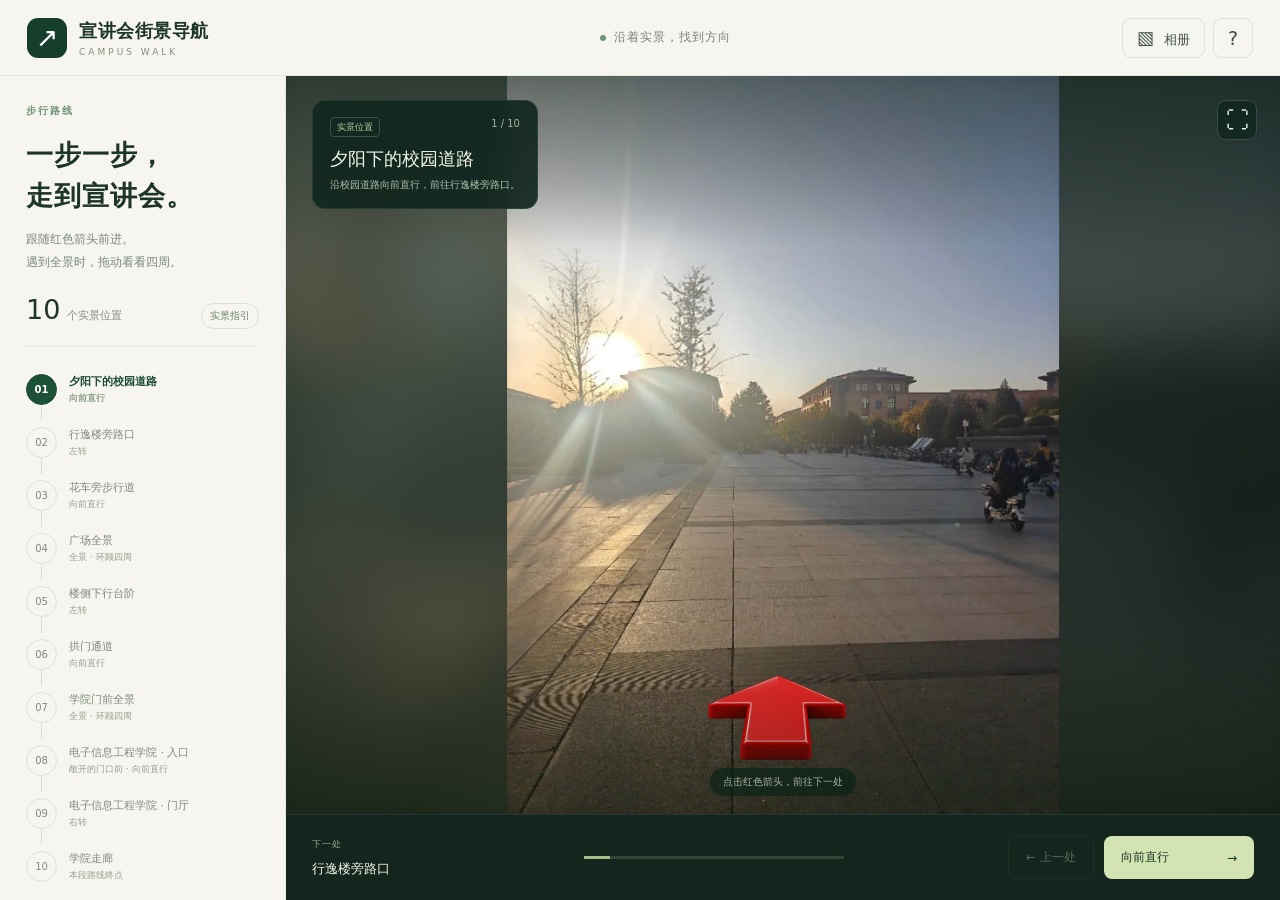
==== commit e5e210bd: "deploy campus street-view navigation at site root Move the existing Q&A page to /home/ so it stays r" ====
--- a/index.html
+++ b/index.html
@@ -1,584 +1,63 @@
-<!DOCTYPE html>
+<!doctype html>
 <html lang="zh-CN">
 <head>
-<meta charset="UTF-8">
-<meta name="viewport" content="width=device-width, initial-scale=1.0">
-<title>先研实验室问答平台 · 一生一芯项目</title>
-<link rel="stylesheet" href="https://cdn.jsdelivr.net/npm/@fontsource/noto-sans-sc@5.0.0/index.css">
-<link rel="stylesheet" href="https://cdn.jsdelivr.net/npm/@fontsource/jetbrains-mono@5.0.0/index.css">
-<script src="https://cdn.jsdelivr.net/npm/@supabase/supabase-js@2"></script>
-<style>
-:root,[data-theme="dark"]{--bg:#08090d;--bg2:#11131c;--bg3:#1a1d2b;--text:#e8e8e0;--text2:#a0a098;--text3:#606058;--border:#2a2d3e;--border2:#3a3d4e;--accent:#e8b440;--accent2:#f5cc60;--accent-dim:#8a6a20;--cyan:#3fd4d4;--cyan-dim:#1a5f5f;--danger:#d04040;--success:#40b070;--warning:#e89040;--pending:#a070d0}
-[data-theme="light"]{--bg:#f5f5f0;--bg2:#ffffff;--bg3:#eaeae0;--text:#1a1a1a;--text2:#555555;--text3:#999999;--border:#d8d8d0;--border2:#c0c0b8;--accent:#b8860b;--accent2:#d4a017;--accent-dim:#8a6a20;--cyan:#0088a8;--cyan-dim:#4a9a9a;--danger:#c02020;--success:#20884a;--warning:#c87020;--pending:#8050b0}
-*{margin:0;padding:0;box-sizing:border-box}
-body{font-family:'Noto Sans SC',sans-serif;background:var(--bg);color:var(--text);min-height:100vh;overflow-x:hidden;transition:background .3s,color .3s}
-body::after{content:'';position:fixed;inset:0;pointer-events:none;background:repeating-linear-gradient(0deg,transparent,transparent 2px,rgba(128,128,128,.03) 2px,rgba(128,128,128,.03) 4px);z-index:9999}
-body::before{content:'';position:fixed;inset:0;pointer-events:none;background-image:linear-gradient(color-mix(in srgb,var(--accent) 3%,transparent) 1px,transparent 1px),linear-gradient(90deg,color-mix(in srgb,var(--accent) 3%,transparent) 1px,transparent 1px);background-size:40px 40px;z-index:0}
-.header{position:fixed;top:0;left:0;right:0;height:70px;background:color-mix(in srgb,var(--bg2) 95%,transparent);border-bottom:1px solid var(--border);display:flex;align-items:center;justify-content:space-between;padding:0 40px;z-index:1000;backdrop-filter:blur(10px)}
-.header::after{content:'';position:absolute;bottom:0;left:0;right:0;height:1px;background:linear-gradient(90deg,transparent,var(--accent),transparent)}
-.logo{display:flex;align-items:center;gap:14px}
-.logo-icon{height:40px;width:auto;object-fit:contain}
-.logo-text-wrap{display:flex;flex-direction:column}
-.logo-text{font-size:17px;font-weight:700;letter-spacing:2px;color:var(--accent);line-height:1.2}
-.logo-sub{font-size:9px;color:var(--text3);font-family:'JetBrains Mono',monospace;letter-spacing:1px;margin-top:2px}
-.logo-badge{display:inline-block;padding:2px 8px;background:color-mix(in srgb,var(--cyan) 10%,transparent);border:1px solid var(--cyan-dim);color:var(--cyan);font-size:9px;font-family:'JetBrains Mono',monospace;letter-spacing:1px;margin-left:8px;clip-path:polygon(4px 0%,100% 0%,calc(100% - 4px) 100%,0% 100%)}
-.nav{display:flex;gap:4px}
-.nav-btn{padding:10px 22px;background:transparent;border:1px solid transparent;color:var(--text2);font-size:13px;font-family:inherit;cursor:pointer;transition:all .3s;letter-spacing:1px;position:relative;clip-path:polygon(8px 0%,100% 0%,calc(100% - 8px) 100%,0% 100%)}
-.nav-btn:hover{color:var(--accent);background:color-mix(in srgb,var(--accent) 5%,transparent)}
-.nav-btn.active{color:var(--accent);background:color-mix(in srgb,var(--accent) 10%,transparent);border-color:var(--accent)}
-.nav-btn.active::before{content:'▸ '}
-.nav-badge{position:absolute;top:4px;right:4px;min-width:16px;height:16px;padding:0 4px;background:var(--danger);color:white;border-radius:8px;font-size:10px;display:flex;align-items:center;justify-content:center;font-family:'JetBrains Mono',monospace}
-.header-right{display:flex;align-items:center;gap:12px}
-.header-status{display:flex;align-items:center;gap:12px;font-family:'JetBrains Mono',monospace;font-size:11px;color:var(--text3)}
-.status-dot{width:8px;height:8px;background:var(--success);border-radius:50%;animation:pulse 2s infinite}
-.status-dot.offline{background:var(--danger);animation:none}
-@keyframes pulse{0%,100%{opacity:1}50%{opacity:.4}}
-.theme-toggle{width:38px;height:38px;border-radius:50%;background:var(--bg3);border:1px solid var(--border);color:var(--text);cursor:pointer;transition:all .3s;display:flex;align-items:center;justify-content:center;font-size:16px}
-.theme-toggle:hover{border-color:var(--accent);color:var(--accent);transform:rotate(20deg)}
-.user-controls{display:flex;align-items:center;gap:8px}
-.student-badge{padding:6px 12px;background:color-mix(in srgb,var(--cyan) 8%,transparent);border:1px solid var(--cyan-dim);color:var(--cyan);font-size:12px;font-family:'JetBrains Mono',monospace;cursor:pointer;transition:all .2s;white-space:nowrap;clip-path:polygon(4px 0%,100% 0%,calc(100% - 4px) 100%,0% 100%)}
-.admin-badge{padding:6px 12px;background:color-mix(in srgb,var(--accent) 10%,transparent);border:1px solid var(--accent);color:var(--accent);font-size:12px;font-family:'JetBrains Mono',monospace;clip-path:polygon(4px 0%,100% 0%,calc(100% - 4px) 100%,0% 100%);white-space:nowrap}
-.ctrl-btn{padding:5px 10px;background:transparent;border:1px solid var(--border);color:var(--text2);font-size:11px;cursor:pointer;transition:all .2s;font-family:inherit;white-space:nowrap}
-.ctrl-btn:hover{border-color:var(--accent);color:var(--accent)}
-.ctrl-btn.logout{border-color:color-mix(in srgb,var(--danger) 30%,transparent);color:var(--danger)}
-.ctrl-btn.logout:hover{background:var(--danger);color:white;border-color:var(--danger)}
-.main{margin-top:70px;padding:40px;max-width:1280px;margin-left:auto;margin-right:auto;position:relative;z-index:1}
-.page{display:none;animation:fadeIn .4s ease}.page.active{display:block}
-@keyframes fadeIn{from{opacity:0;transform:translateY(10px)}to{opacity:1;transform:translateY(0)}}
-.hero{background:linear-gradient(135deg,var(--bg2),var(--bg3));border:1px solid var(--border);padding:30px 36px;margin-bottom:30px;position:relative;overflow:hidden;clip-path:polygon(0 0,calc(100% - 24px) 0,100% 24px,100% 100%,24px 100%,0 calc(100% - 24px))}
-.hero::before{content:'';position:absolute;top:0;right:0;width:300px;height:100%;background:repeating-linear-gradient(45deg,transparent,transparent 10px,color-mix(in srgb,var(--cyan) 3%,transparent) 10px,color-mix(in srgb,var(--cyan) 3%,transparent) 11px);pointer-events:none}
-.hero-tag{display:inline-block;padding:3px 12px;background:color-mix(in srgb,var(--cyan) 10%,transparent);border:1px solid var(--cyan-dim);color:var(--cyan);font-size:10px;font-family:'JetBrains Mono',monospace;letter-spacing:2px;margin-bottom:12px}
-.hero-title{font-size:26px;font-weight:700;letter-spacing:3px;margin-bottom:8px;background:linear-gradient(90deg,var(--accent),var(--accent2));-webkit-background-clip:text;-webkit-text-fill-color:transparent;background-clip:text}
-.hero-desc{font-size:13px;color:var(--text2);line-height:1.8;max-width:700px}
-.hero-stats{display:flex;gap:30px;margin-top:18px;padding-top:18px;border-top:1px dashed var(--border);flex-wrap:wrap}
-.hero-stat{display:flex;flex-direction:column;gap:4px}
-.hero-stat-label{font-size:10px;color:var(--text3);font-family:'JetBrains Mono',monospace;letter-spacing:1px}
-.hero-stat-value{font-size:20px;font-weight:700;color:var(--accent);font-family:'JetBrains Mono',monospace}
-.section-header{display:flex;align-items:center;gap:16px;margin-bottom:24px;padding-bottom:14px;border-bottom:1px solid var(--border)}
-.section-header::before{content:'';width:4px;height:24px;background:var(--accent);clip-path:polygon(0 0,100% 0,100% 70%,0 100%)}
-.section-title{font-size:20px;font-weight:700;letter-spacing:3px}
-.section-meta{margin-left:auto;font-family:'JetBrains Mono',monospace;font-size:11px;color:var(--text3)}
-.stats-bar{display:grid;grid-template-columns:repeat(4,1fr);gap:14px;margin-bottom:24px}
-.stat-card{background:var(--bg2);border:1px solid var(--border);padding:18px 20px;position:relative;transition:all .3s;clip-path:polygon(0 0,calc(100% - 12px) 0,100% 12px,100% 100%,12px 100%,0 calc(100% - 12px))}
-.stat-card:hover{border-color:var(--accent-dim)}
-.stat-label{font-size:10px;color:var(--text3);letter-spacing:2px;margin-bottom:8px;font-family:'JetBrains Mono',monospace}
-.stat-value{font-size:26px;font-weight:700;color:var(--accent);font-family:'JetBrains Mono',monospace}
-.stat-value.cyan{color:var(--cyan)}.stat-value.warn{color:var(--warning)}.stat-value.ok{color:var(--success)}
-.stat-card::after{content:'';position:absolute;bottom:0;left:0;width:100%;height:2px;background:var(--accent);opacity:.3}
-.stat-card:nth-child(2)::after{background:var(--cyan)}.stat-card:nth-child(3)::after{background:var(--warning)}.stat-card:nth-child(4)::after{background:var(--success)}
-.filter-bar{background:var(--bg2);border:1px solid var(--border);padding:18px 20px;margin-bottom:20px;display:grid;grid-template-columns:1fr 180px;gap:12px;align-items:center;clip-path:polygon(0 0,calc(100% - 12px) 0,100% 12px,100% 100%,12px 100%,0 calc(100% - 12px))}
-.search-input,.priority-select,.status-select,.review-input,.form-input,.form-textarea,.form-select{width:100%;padding:11px 16px;background:var(--bg);border:1px solid var(--border);color:var(--text);font-size:13px;font-family:inherit;outline:none;transition:all .3s}
-.form-input,.form-textarea,.form-select{padding:13px 16px;font-size:14px}
-.search-input:focus,.priority-select:focus,.status-select:focus,.review-input:focus,.form-input:focus,.form-textarea:focus,.form-select:focus{border-color:var(--accent)}
-.priority-select,.status-select,.form-select{cursor:pointer;appearance:none;background-image:url("data:image/svg+xml,%3Csvg xmlns='http://www.w3.org/2000/svg' width='12' height='12' viewBox='0 0 12 12'%3E%3Cpath fill='%23e8b440' d='M6 8L1 3h10z'/%3E%3C/svg%3E");background-repeat:no-repeat;background-position:right 14px center;padding-right:32px}
-.form-textarea{min-height:140px;resize:vertical;line-height:1.8}
-.tags{display:flex;flex-wrap:wrap;gap:8px}
-.tag{padding:6px 14px;font-size:12px;background:color-mix(in srgb,var(--accent) 5%,transparent);border:1px solid var(--border);color:var(--text2);cursor:pointer;transition:all .2s;font-family:inherit;letter-spacing:.5px}
-.tag:hover{border-color:var(--accent);color:var(--accent)}
-.tag.active{background:color-mix(in srgb,var(--accent) 15%,transparent);border-color:var(--accent);color:var(--accent);box-shadow:0 0 0 1px color-mix(in srgb,var(--accent) 30%,transparent)}
-.tag-count{font-family:'JetBrains Mono',monospace;font-size:10px;color:var(--text3);margin-left:4px}
-.tag.active .tag-count{color:var(--accent)}
-.card{background:var(--bg2);border:1px solid var(--border);margin-bottom:14px;position:relative;overflow:hidden;transition:all .3s;clip-path:polygon(0 0,calc(100% - 16px) 0,100% 16px,100% 100%,16px 100%,0 calc(100% - 16px))}
-.card::before{content:'';position:absolute;top:0;left:0;width:100%;height:2px;background:linear-gradient(90deg,var(--accent),transparent);opacity:0;transition:opacity .3s}
-.card:hover::before{opacity:1}
-.card:hover{border-color:var(--accent-dim);background:var(--bg3)}
-.card.pending-review{opacity:.6;border-color:var(--pending)}
-.card.rejected{opacity:.7;border-color:var(--danger)}
-.card-header{padding:18px 22px 10px;display:flex;align-items:flex-start;justify-content:space-between;gap:12px;flex-wrap:wrap}
-.card-id{font-family:'JetBrains Mono',monospace;font-size:10px;color:var(--text3);background:color-mix(in srgb,var(--accent) 5%,transparent);padding:2px 8px;border:1px solid var(--border);cursor:pointer}
-.card-meta{display:flex;gap:6px;align-items:center;flex-wrap:wrap}
-.card-tag{font-size:10px;padding:3px 9px;background:color-mix(in srgb,var(--accent) 10%,transparent);color:var(--accent);border:1px solid var(--accent-dim);font-family:'JetBrains Mono',monospace;letter-spacing:.5px}
-.card-tag.progress{background:color-mix(in srgb,var(--cyan) 8%,transparent);color:var(--cyan);border-color:var(--cyan-dim)}
-.owner-tag{font-size:10px;color:var(--cyan);font-family:'JetBrains Mono',monospace;margin-right:8px}
-.card-status{font-size:10px;padding:3px 9px;font-family:'JetBrains Mono',monospace;letter-spacing:1px}
-.card-status.approved{background:color-mix(in srgb,var(--success) 10%,transparent);color:var(--success);border:1px solid color-mix(in srgb,var(--success) 30%,transparent)}
-.card-status.pending{background:color-mix(in srgb,var(--pending) 10%,transparent);color:var(--pending);border:1px solid color-mix(in srgb,var(--pending) 30%,transparent)}
-.card-status.rejected{background:color-mix(in srgb,var(--danger) 10%,transparent);color:var(--danger);border:1px solid color-mix(in srgb,var(--danger) 30%,transparent)}
-.priority-badge{font-size:10px;padding:3px 9px;font-family:'JetBrains Mono',monospace;letter-spacing:1px;clip-path:polygon(4px 0%,100% 0%,calc(100% - 4px) 100%,0% 100%)}
-.priority-badge.high{background:var(--danger);color:white}
-.priority-badge.medium{background:var(--warning);color:var(--bg)}
-.priority-badge.low{background:var(--success);color:white}
-.card-body{padding:0 22px 18px}
-.card-title{font-size:16px;font-weight:600;margin-bottom:8px;color:var(--text);line-height:1.6}
-.card-content{font-size:13px;color:var(--text2);line-height:1.8}
-.card-footer{padding:10px 22px;border-top:1px solid var(--border);display:flex;align-items:center;justify-content:space-between;font-size:11px;color:var(--text3);font-family:'JetBrains Mono',monospace;flex-wrap:wrap;gap:10px}
-.card-actions{display:flex;gap:8px;flex-wrap:wrap}
-.card-action-btn{padding:5px 12px;background:transparent;border:1px solid var(--border);color:var(--text2);font-size:11px;cursor:pointer;transition:all .2s;font-family:inherit}
-.card-action-btn:hover{border-color:var(--accent);color:var(--accent);background:color-mix(in srgb,var(--accent) 5%,transparent)}
-.card-action-btn.danger:hover{border-color:var(--danger);color:var(--danger);background:color-mix(in srgb,var(--danger) 5%,transparent)}
-.card-action-btn.success:hover{border-color:var(--success);color:var(--success);background:color-mix(in srgb,var(--success) 5%,transparent)}
-.card-action-btn:disabled{opacity:.5;cursor:not-allowed}
-.answers-section{margin-top:12px;padding-top:12px;border-top:1px dashed var(--border)}
-.answer-item{padding:12px 16px;margin-bottom:8px;background:color-mix(in srgb,var(--accent) 3%,transparent);border-left:2px solid var(--accent-dim);font-size:13px;color:var(--text2);line-height:1.7}
-.answer-item.adopted{background:color-mix(in srgb,var(--success) 5%,transparent);border-left-color:var(--success)}
-.adopted-badge{display:inline-block;padding:2px 8px;background:var(--success);color:white;font-size:10px;font-family:'JetBrains Mono',monospace;margin-left:8px;letter-spacing:1px}
-.answer-meta{font-size:10px;color:var(--text3);margin-top:6px;font-family:'JetBrains Mono',monospace;display:flex;align-items:center;justify-content:space-between;flex-wrap:wrap;gap:6px}
-.form-group{margin-bottom:22px}
-.form-label{display:block;font-size:12px;color:var(--accent);margin-bottom:8px;letter-spacing:2px;font-weight:600;text-transform:uppercase}
-.form-label::before{content:'◆ ';font-size:8px}
-.form-label.required::after{content:' *';color:var(--danger)}
-.form-hint{font-size:11px;color:var(--text3);margin-top:6px;font-family:'JetBrains Mono',monospace}
-.progress-grid{display:grid;grid-template-columns:repeat(auto-fill,minmax(140px,1fr));gap:8px}
-.progress-option{display:flex;align-items:center;gap:8px;padding:10px 14px;background:var(--bg);border:1px solid var(--border);cursor:pointer;transition:all .2s;font-size:13px;color:var(--text2);user-select:none}
-.progress-option:hover{border-color:var(--accent);color:var(--text)}
-.progress-option.selected{border-color:var(--cyan);background:color-mix(in srgb,var(--cyan) 8%,transparent);color:var(--cyan)}
-.progress-option input{display:none}
-.check-mark{width:14px;height:14px;border:1px solid var(--border2);display:flex;align-items:center;justify-content:center;flex-shrink:0;font-size:10px;transition:all .2s}
-.progress-option.selected .check-mark{background:var(--cyan);border-color:var(--cyan);color:var(--bg)}
-.btn{padding:11px 26px;font-size:13px;font-family:inherit;font-weight:600;cursor:pointer;transition:all .3s;letter-spacing:2px;border:none;clip-path:polygon(10px 0%,100% 0%,calc(100% - 10px) 100%,0% 100%)}
-.btn:disabled{opacity:.5;cursor:not-allowed}
-.btn-primary{background:var(--accent);color:var(--bg)}
-.btn-primary:hover:not(:disabled){background:var(--accent2);transform:translateY(-1px);box-shadow:0 4px 20px color-mix(in srgb,var(--accent) 30%,transparent)}
-.btn-secondary{background:transparent;border:1px solid var(--border);color:var(--text2);clip-path:none}
-.btn-secondary:hover:not(:disabled){border-color:var(--accent);color:var(--accent)}
-.btn-danger{background:color-mix(in srgb,var(--danger) 15%,transparent);color:var(--danger);border:1px solid var(--danger)}
-.btn-danger:hover:not(:disabled){background:var(--danger);color:white}
-.btn-success{background:color-mix(in srgb,var(--success) 15%,transparent);color:var(--success);border:1px solid var(--success)}
-.btn-success:hover:not(:disabled){background:var(--success);color:white}
-.modal-overlay{position:fixed;inset:0;background:rgba(0,0,0,.85);display:none;align-items:center;justify-content:center;z-index:2000;backdrop-filter:blur(4px);padding:20px}
-.modal-overlay.active{display:flex}
-.modal{background:var(--bg2);border:1px solid var(--border);width:100%;max-width:640px;max-height:85vh;overflow-y:auto;animation:modalIn .3s ease;clip-path:polygon(0 0,calc(100% - 20px) 0,100% 20px,100% 100%,20px 100%,0 calc(100% - 20px))}
-@keyframes modalIn{from{opacity:0;transform:scale(.95)}to{opacity:1;transform:scale(1)}}
-.modal-header{padding:22px 24px;border-bottom:1px solid var(--border);display:flex;align-items:center;justify-content:space-between}
-.modal-title{font-size:15px;font-weight:700;color:var(--accent);letter-spacing:2px}
-.modal-close{width:30px;height:30px;background:transparent;border:1px solid var(--border);color:var(--text2);cursor:pointer;display:flex;align-items:center;justify-content:center;font-size:16px;transition:all .2s}
-.modal-close:hover{border-color:var(--danger);color:var(--danger)}
-.modal-body{padding:24px}
-.modal-footer{padding:14px 24px;border-top:1px solid var(--border);display:flex;justify-content:flex-end;gap:10px;flex-wrap:wrap}
-#authModal{z-index:10000;background:rgba(0,0,0,.95)}
-.auth-content{background:var(--bg2);border:1px solid var(--accent);padding:40px;max-width:440px;width:90%;clip-path:polygon(0 0,calc(100% - 20px) 0,100% 20px,100% 100%,20px 100%,0 calc(100% - 20px))}
-.auth-tabs{display:flex;gap:0;margin-bottom:24px;border-bottom:1px solid var(--border)}
-.auth-tab{flex:1;padding:10px;background:transparent;border:none;color:var(--text3);font-size:13px;font-family:inherit;cursor:pointer;position:relative;letter-spacing:1px}
-.auth-tab.active{color:var(--accent)}
-.auth-tab.active::after{content:'';position:absolute;bottom:-1px;left:0;right:0;height:2px;background:var(--accent)}
-.notification{position:fixed;top:80px;right:20px;padding:14px 22px;background:var(--bg2);border:1px solid var(--accent);border-left:4px solid var(--accent);color:var(--text);font-size:13px;z-index:10001;animation:slideIn .3s ease;max-width:340px;clip-path:polygon(0 0,100% 0,calc(100% - 12px) 100%,0 100%);box-shadow:0 10px 30px rgba(0,0,0,0.5)}
-.notification.error{border-color:var(--danger);border-left-color:var(--danger)}
-.notification.success{border-color:var(--success);border-left-color:var(--success)}
-@keyframes slideIn{from{transform:translateX(100%);opacity:0}to{transform:translateX(0);opacity:1}}
-.empty-state{text-align:center;padding:60px 20px;color:var(--text3)}
-.empty-state-icon{font-size:48px;margin-bottom:16px;opacity:.5}
-.empty-state-text{font-size:14px;letter-spacing:1px}
-.footer{margin-top:60px;padding:20px 40px;border-top:1px solid var(--border);display:flex;align-items:center;justify-content:space-between;font-size:11px;color:var(--text3);font-family:'JetBrains Mono',monospace;flex-wrap:wrap;gap:10px}
-.admin-login{max-width:420px;margin:60px auto;padding:40px;background:var(--bg2);border:1px solid var(--border);clip-path:polygon(0 0,calc(100% - 20px) 0,100% 20px,100% 100%,20px 100%,0 calc(100% - 20px))}
-.admin-login-title{font-size:15px;color:var(--accent);margin-bottom:24px;text-align:center;letter-spacing:3px}
-.admin-tabs{display:flex;gap:0;margin-bottom:24px;border-bottom:1px solid var(--border);flex-wrap:wrap}
-.admin-tab{padding:12px 22px;background:transparent;border:none;color:var(--text3);font-size:13px;font-family:inherit;cursor:pointer;transition:all .2s;position:relative;letter-spacing:1px}
-.admin-tab:hover{color:var(--text)}
-.admin-tab.active{color:var(--accent)}
-.admin-tab.active::after{content:'';position:absolute;bottom:-1px;left:0;right:0;height:2px;background:var(--accent)}
-.tab-badge{display:inline-block;padding:1px 6px;background:var(--danger);color:white;font-size:10px;font-family:'JetBrains Mono',monospace;border-radius:8px;margin-left:6px}
-.tab-content{display:none}.tab-content.active{display:block}
-.stats-grid{display:grid;grid-template-columns:1fr 1fr;gap:20px;margin-bottom:20px}
-.stats-panel{background:var(--bg2);border:1px solid var(--border);padding:24px;clip-path:polygon(0 0,calc(100% - 16px) 0,100% 16px,100% 100%,16px 100%,0 calc(100% - 16px))}
-.stats-panel-title{font-size:13px;color:var(--accent);letter-spacing:2px;margin-bottom:18px;padding-bottom:10px;border-bottom:1px dashed var(--border);display:flex;justify-content:space-between;align-items:center}
-.stats-panel-title span{font-size:10px;color:var(--text3);font-family:'JetBrains Mono',monospace}
-.bar-row{display:grid;grid-template-columns:140px 1fr 60px;align-items:center;gap:12px;margin-bottom:10px;font-size:12px}
-.bar-label{color:var(--text2);overflow:hidden;text-overflow:ellipsis;white-space:nowrap}
-.bar-track{height:8px;background:var(--bg);position:relative;overflow:hidden}
-.bar-fill{height:100%;background:linear-gradient(90deg,var(--accent-dim),var(--accent));transition:width .8s ease;position:relative}
-.bar-fill::after{content:'';position:absolute;top:0;right:0;width:2px;height:100%;background:var(--accent2)}
-.bar-fill.cyan{background:linear-gradient(90deg,var(--cyan-dim),var(--cyan))}
-.bar-value{font-family:'JetBrains Mono',monospace;color:var(--accent);text-align:right}
-.bar-value.cyan{color:var(--cyan)}
-.timeline-chart{display:flex;align-items:flex-end;gap:4px;height:120px;padding:10px 0;border-bottom:1px solid var(--border)}
-.timeline-bar{flex:1;background:linear-gradient(180deg,var(--accent),var(--accent-dim));min-height:2px;transition:all .3s;cursor:pointer}
-.timeline-bar:hover{background:linear-gradient(180deg,var(--accent2),var(--accent))}
-.rank-list{list-style:none}
-.rank-item{display:grid;grid-template-columns:30px 1fr 60px;gap:12px;padding:10px 0;border-bottom:1px dashed var(--border);align-items:center;font-size:13px}
-.rank-item:last-child{border-bottom:none}
-.rank-pos{font-family:'JetBrains Mono',monospace;font-weight:700;color:var(--text3);font-size:12px}
-.rank-item:nth-child(1) .rank-pos{color:var(--accent)}
-.rank-item:nth-child(2) .rank-pos{color:var(--cyan)}
-.rank-item:nth-child(3) .rank-pos{color:var(--success)}
-.rank-name{color:var(--text)}
-.rank-count{font-family:'JetBrains Mono',monospace;color:var(--accent);text-align:right}
-.donut-chart{display:flex;align-items:center;gap:24px}
-.donut-svg{flex-shrink:0}
-.donut-legend{flex:1;display:flex;flex-direction:column;gap:8px}
-.legend-item{display:flex;align-items:center;gap:8px;font-size:12px}
-.legend-dot{width:10px;height:10px;flex-shrink:0}
-.legend-label{color:var(--text2);flex:1}
-.legend-value{font-family:'JetBrains Mono',monospace;color:var(--accent)}
-.decor-line{height:1px;background:linear-gradient(90deg,var(--accent),transparent);margin:18px 0}
-.corner-decor{position:fixed;width:80px;height:80px;pointer-events:none;z-index:0}
-.corner-decor.top-left{top:70px;left:0;border-top:2px solid var(--accent-dim);border-left:2px solid var(--accent-dim)}
-.corner-decor.bottom-right{bottom:0;right:0;border-bottom:2px solid var(--accent-dim);border-right:2px solid var(--accent-dim)}
-.copy-toast{position:fixed;bottom:30px;left:50%;transform:translateX(-50%) translateY(20px);padding:10px 24px;background:var(--accent);color:var(--bg);font-size:12px;font-weight:600;opacity:0;transition:all .3s;z-index:5000}
-.copy-toast.show{opacity:1;transform:translateX(-50%) translateY(0)}
-.review-reason{padding:10px 14px;background:color-mix(in srgb,var(--danger) 8%,transparent);border-left:3px solid var(--danger);color:var(--text2);font-size:12px;margin-top:10px}
-.student-id-display{font-family:'JetBrains Mono',monospace;color:var(--cyan);font-weight:bold}
-.review-actions{display:flex;gap:8px;align-items:center;margin-top:12px;padding-top:12px;border-top:1px dashed var(--border)}
-.spinner{display:inline-block;width:14px;height:14px;border:2px solid var(--border);border-top-color:var(--accent);border-radius:50%;animation:spin .8s linear infinite;vertical-align:middle;margin-right:6px}
-@keyframes spin{to{transform:rotate(360deg)}}
-.pwd-section{background:var(--bg3);border:1px solid var(--border);padding:20px;margin-top:24px;clip-path:polygon(0 0,calc(100% - 12px) 0,100% 12px,100% 100%,12px 100%,0 calc(100% - 12px))}
-.pwd-section h3{font-size:14px;color:var(--accent);margin-bottom:16px;letter-spacing:2px;padding-bottom:10px;border-bottom:1px dashed var(--border)}
-.anon-check-wrap{display:flex;align-items:center;gap:10px;margin-top:-10px;margin-bottom:20px}
-.anon-check-wrap input{width:auto;accent-color:var(--accent);cursor:pointer}
-.anon-check-wrap label{font-size:13px;color:var(--text2);cursor:pointer;margin:0;text-transform:none;letter-spacing:0;font-weight:normal}
-@media(max-width:900px){.header{padding:0 16px}.main{padding:20px 16px}.stats-bar{grid-template-columns:repeat(2,1fr)}.stats-grid{grid-template-columns:1fr}.nav-btn{padding:8px 12px;font-size:12px}.header-status{display:none}.logo-sub{display:none}.filter-bar{grid-template-columns:1fr}.hero-title{font-size:20px}.hero-stats{gap:16px}.bar-row{grid-template-columns:100px 1fr 50px}.user-controls{gap:4px}.student-badge,.admin-badge{padding:4px 8px;font-size:11px}.ctrl-btn{padding:3px 6px;font-size:10px}.theme-toggle{width:34px;height:34px;font-size:14px}}
-::-webkit-scrollbar{width:6px;height:6px}::-webkit-scrollbar-track{background:var(--bg)}::-webkit-scrollbar-thumb{background:var(--accent-dim)}::-webkit-scrollbar-thumb:hover{background:var(--accent)}
-</style>
+  <meta charset="utf-8">
+  <meta name="viewport" content="width=device-width,initial-scale=1,viewport-fit=cover">
+  <meta name="theme-color" content="#142c23">
+  <meta name="description" content="点击红色立体箭头，沿校园实景照片与全景逐步前往宣讲会路线终点。">
+  <title>宣讲会街景导航</title>
+  <link rel="stylesheet" href="style.css">
 </head>
 <body>
-
-<div class="modal-overlay" id="authModal">
-  <div class="auth-content">
-    <h2 style="color:var(--accent);margin-bottom:8px;letter-spacing:2px;text-align:center">身份验证</h2>
-    <p style="color:var(--text2);margin-bottom:20px;font-size:13px;text-align:center">登录或注册以访问先研实验室问答平台</p>
-    <div class="auth-tabs">
-      <button class="auth-tab active" onclick="switchAuthTab('login',this)">🔑 登录</button>
-      <button class="auth-tab" onclick="switchAuthTab('register',this)">📝 注册新账号</button>
-    </div>
-    <div id="loginForm">
-      <div class="form-group"><label class="form-label">学号</label><input type="text" class="form-input" id="loginSid" placeholder="例如: 20210001" style="text-align:center;letter-spacing:2px" onkeydown="if(event.key==='Enter')doLogin()"></div>
-      <div class="form-group"><label class="form-label">密码</label><input type="password" class="form-input" id="loginPwd" placeholder="请输入密码" style="text-align:center" onkeydown="if(event.key==='Enter')doLogin()"></div>
-      <button class="btn btn-primary" style="width:100%" id="loginBtn" onclick="doLogin()">进入平台</button>
-    </div>
-    <div id="registerForm" style="display:none">
-      <div class="form-group"><label class="form-label">学号</label><input type="text" class="form-input" id="regSid" placeholder="例如: 20210001" style="text-align:center;letter-spacing:2px"></div>
-      <div class="form-group"><label class="form-label">昵称（选填）</label><input type="text" class="form-input" id="regNick" placeholder="显示在回答中的名字"></div>
-      <div class="form-group"><label class="form-label">设置密码</label><input type="password" class="form-input" id="regPwd" placeholder="至少 6 位字符" style="text-align:center"></div>
-      <div class="form-group"><label class="form-label">确认密码</label><input type="password" class="form-input" id="regPwd2" placeholder="再次输入密码" style="text-align:center"></div>
-      <button class="btn btn-primary" style="width:100%" id="regBtn" onclick="doRegister()">注册并登录</button>
-    </div>
+  <header class="topbar">
+    <a class="brand" href="#15" aria-label="回到路线起点"><span class="brand-icon">↗</span><span><strong>宣讲会街景导航</strong><small>CAMPUS WALK</small></span></a>
+    <div class="header-note"><span class="live-dot"></span> 沿着实景，找到方向</div>
+    <nav class="header-actions" aria-label="页面工具">
+      <button id="route-toggle" class="tool" aria-expanded="false" aria-controls="route-panel"><span>☷</span> 路线</button>
+      <button id="gallery-toggle" class="tool"><span>▧</span> 相册</button>
+      <button id="help-toggle" class="icon-tool" aria-label="使用帮助">?</button>
+    </nav>
+  </header>
+  <div class="workspace">
+    <aside id="route-panel" class="route-panel" aria-label="步行路线">
+      <div class="panel-heading"><span class="eyebrow">步行路线</span><button id="route-close" class="icon-tool" aria-label="收起路线">×</button></div>
+      <h1>一步一步，<br>走到宣讲会。</h1>
+      <p class="panel-intro">跟随红色箭头前进。<br>遇到全景时，拖动看看四周。</p>
+      <div class="route-stats"><b>10</b><span>个实景位置</span><i>实景指引</i></div>
+      <ol id="route-list" class="route-list"></ol>
+      <button id="restart" class="restart">↺ 从起点重新出发</button>
+      <div class="panel-bottom">起点：校园道路<br>终点：学院走廊</div>
+    </aside>
+    <button id="drawer-shade" class="drawer-shade" aria-label="关闭路线面板" hidden></button>
+    <main class="viewer-main">
+      <section id="stage" class="stage" aria-label="实景导航">
+        <div id="backdrop" class="backdrop" aria-hidden="true"></div>
+        <div id="photo-frame" class="photo-frame">
+          <img id="scene-photo" draggable="false" alt="">
+          <button id="photo-arrow" class="hotspot" aria-label="前往下一处"><img id="arrow-image" alt="" draggable="false"></button>
+        </div>
+        <div id="panorama" class="panorama" role="img" aria-label="拖动查看全景" tabindex="0" hidden></div>
+        <button id="panorama-arrow" class="hotspot panorama-hotspot" aria-label="前往下一处" hidden><img src="arrows/forward.png" alt=""><span id="panorama-next-label"></span></button>
+        <div class="location-card"><span id="scene-type" class="scene-type"></span><span class="scene-count" id="scene-count"></span><h2 id="scene-title"></h2><p id="scene-description"></p></div>
+        <div class="viewer-tools"><button id="pan-reset" aria-label="恢复全景初始视角" hidden>↺ 复位视角</button><button id="fullscreen" aria-label="全屏查看实景">⛶</button></div>
+        <div id="loading" class="loading"><span class="spinner"></span>正在加载实景</div>
+        <div id="load-error" class="load-error" hidden><strong>图片未能加载</strong><p>请检查网络后重试。</p><button id="retry">重新加载</button></div>
+        <div class="stage-hint" id="stage-hint">点击红色箭头，前往下一处</div>
+        <button id="back-to-route" class="back-to-route" hidden>↶ 回到步行路线</button>
+        <div id="announcement" class="sr-only" aria-live="polite"></div>
+      </section>
+      <footer class="navigation-bar">
+        <div class="next-place"><span id="next-caption">下一处</span><strong id="next-title"></strong></div>
+        <div id="progress" class="progress" role="progressbar" aria-label="路线进度" aria-valuemin="0" aria-valuemax="10"><div id="progress-fill"></div></div>
+        <div class="navigation-actions"><button id="previous" class="previous">← 上一处</button><button id="next" class="next"><span id="next-action">向前直行</span><span>→</span></button></div>
+      </footer>
+    </main>
   </div>
-</div>
-
-<div class="corner-decor top-left"></div>
-<div class="corner-decor bottom-right"></div>
-
-<header class="header">
-  <div class="logo">
-    <img class="logo-icon" src="https://ysyx.oscc.cc/res/images/logo/ysyx.png" alt="一生一芯">
-    <div class="logo-text-wrap">
-      <div class="logo-text">先研实验室<span class="logo-badge">一生一芯</span></div>
-      <div class="logo-sub">XIANR_LAB · Q&A_SYSTEM v4.7</div>
-    </div>
-  </div>
-  <nav class="nav">
-    <button class="nav-btn active" onclick="switchPage('home')">首页</button>
-    <button class="nav-btn" onclick="switchPage('ask')">我要提问</button>
-    <button class="nav-btn" onclick="switchPage('profile')">个人中心</button>
-    <button class="nav-btn" onclick="switchPage('admin')">管理<span class="nav-badge" id="pendingBadge" style="display:none">0</span></button>
-  </nav>
-  <div class="header-right">
-    <div class="header-status"><div class="status-dot" id="statusDot"></div><span id="connStatus">SYS</span><span id="currentTime">--:--:--</span></div>
-    <button class="theme-toggle" id="themeToggle" onclick="toggleTheme()" title="切换主题">🌙</button>
-    <div id="userControls" class="user-controls"></div>
-  </div>
-</header>
-
-<main class="main">
-  <div class="page active" id="page-home">
-    <div class="hero">
-      <div class="hero-tag">// OPEN_SOURCE_CHIP_DESIGN</div>
-      <div class="hero-title">一生一芯 · 技术互助社区</div>
-      <div class="hero-desc">面向「一生一芯」项目参与者的问答平台。分享 Chisel、RISC-V、流水线设计、SoC 集成、验证调试等方面的经验，所有问题经管理员审核后公开展示。</div>
-      <div class="hero-stats">
-        <div class="hero-stat"><div class="hero-stat-label">TOTAL_QUERIES</div><div class="hero-stat-value" id="hero-total">—</div></div>
-        <div class="hero-stat"><div class="hero-stat-label">ADOPTED_RATE</div><div class="hero-stat-value" id="hero-adopted">—</div></div>
-        <div class="hero-stat"><div class="hero-stat-label">ACTIVE_HELPERS</div><div class="hero-stat-value" id="hero-helpers">—</div></div>
-        <div class="hero-stat"><div class="hero-stat-label">DATA_SOURCE</div><div class="hero-stat-value" style="font-size:14px">SUPABASE</div></div>
-      </div>
-    </div>
-    <div class="stats-bar">
-      <div class="stat-card"><div class="stat-label">TOTAL_POSTS</div><div class="stat-value" id="stat-total">—</div></div>
-      <div class="stat-card"><div class="stat-label">ANSWERED</div><div class="stat-value cyan" id="stat-answered">—</div></div>
-      <div class="stat-card"><div class="stat-label">PENDING_REVIEW</div><div class="stat-value warn" id="stat-pending">—</div></div>
-      <div class="stat-card"><div class="stat-label">TODAY</div><div class="stat-value ok" id="stat-today">—</div></div>
-    </div>
-    <div class="section-header"><h2 class="section-title">问题列表</h2><span class="section-meta">QUERY_LOG // LIVE_FEED</span></div>
-    <div class="filter-bar">
-      <input type="text" class="search-input" placeholder="搜索问题关键词、ID..." id="searchInput" oninput="filterQuestions()">
-      <select class="priority-select" id="priorityFilter" onchange="filterQuestions()">
-        <option value="all">🔥 全部紧急度</option><option value="high">🔴 高优先级</option><option value="medium">🟠 中优先级</option><option value="low">🟢 低优先级</option>
-      </select>
-    </div>
-    <div class="filter-bar" style="grid-template-columns:1fr 180px">
-      <div class="tags" id="filterTags" style="margin:0"></div>
-      <select class="status-select" id="statusFilter" onchange="filterQuestions()">
-        <option value="all">全部状态</option><option value="answered">✅ 已回答</option><option value="unanswered">⏳ 未回答</option><option value="adopted">⭐ 已采纳</option>
-      </select>
-    </div>
-    <div id="questionList" style="margin-top:20px"><div class="empty-state"><span class="spinner"></span> 正在从云端加载数据...</div></div>
-  </div>
-
-  <div class="page" id="page-ask">
-    <div class="section-header"><h2 class="section-title">提交问题</h2><span class="section-meta">NEW_QUERY // STUDENT: <span class="student-id-display" id="askStudentIdDisplay">---</span></span></div>
-    <div class="card" style="padding:30px">
-      <div class="form-group"><label class="form-label required">问题标题</label><input type="text" class="form-input" id="askTitle" placeholder="例如：流水线 CPU 中数据冒险怎么解决？" maxlength="100"><div class="form-hint">// MAX 100 CHARS · 简明扼要描述核心问题</div></div>
-      <div class="form-group"><label class="form-label required">项目进度标签（可多选）</label><div class="progress-grid" id="progressGrid"></div><div class="form-hint">// 选择你当前所处的阶段，便于对应领域同学精准回答</div></div>
-      <div class="form-group"><label class="form-label required">问题详情</label><textarea class="form-textarea" id="askContent" placeholder="详细描述：&#10;- 遇到的问题现象&#10;- 你已经尝试过的方案&#10;- 报错信息或卡点&#10;- 使用的工具链版本"></textarea><div class="form-hint">// 描述越详细，获得有效回答的概率越高</div></div>
-      <div class="form-group"><label class="form-label">紧急程度</label><select class="form-select" id="askPriority"><option value="low">🟢 低 - 不急，有空再答</option><option value="medium" selected>🟠 中 - 正常解答即可</option><option value="high">🔴 高 - 急需帮助（如 deadline 将近）</option></select></div>
-      <div class="anon-check-wrap"><input type="checkbox" id="askAnonymous"><label for="askAnonymous">匿名提问（对其他人隐藏您的学号，管理员可见）</label></div>
-      <div class="decor-line"></div>
-      <div style="display:flex;gap:12px;align-items:center;flex-wrap:wrap">
-        <button class="btn btn-primary" id="submitBtn" onclick="submitQuestion()">提交审核</button>
-        <button class="btn btn-secondary" onclick="clearForm()">清空表单</button>
-      </div>
-    </div>
-  </div>
-
-  <div class="page" id="page-profile">
-    <div class="section-header"><h2 class="section-title">个人中心</h2><span class="section-meta">PROFILE // STUDENT: <span class="student-id-display" id="profileStudentIdDisplay">---</span></span></div>
-    <div class="stats-bar">
-      <div class="stat-card"><div class="stat-label">MY_QUESTIONS</div><div class="stat-value" id="p-stat-q">—</div></div>
-      <div class="stat-card"><div class="stat-label">MY_ANSWERS</div><div class="stat-value cyan" id="p-stat-a">—</div></div>
-      <div class="stat-card"><div class="stat-label">MY_ADOPTED</div><div class="stat-value ok" id="p-stat-adopted">—</div></div>
-      <div class="stat-card"><div class="stat-label">ADOPTION_RATE</div><div class="stat-value warn" id="p-stat-rate">—</div></div>
-    </div>
-    <div class="pwd-section">
-      <h3>🔐 修改密码</h3>
-      <div class="form-group"><label class="form-label">当前密码</label><input type="password" class="form-input" id="pwdOld" placeholder="请输入当前密码"></div>
-      <div class="form-group"><label class="form-label">新密码</label><input type="password" class="form-input" id="pwdNew" placeholder="至少 6 位字符"></div>
-      <div class="form-group"><label class="form-label">确认新密码</label><input type="password" class="form-input" id="pwdNew2" placeholder="再次输入新密码"></div>
-      <button class="btn btn-primary" id="pwdBtn" onclick="changePassword()">确认修改</button>
-    </div>
-    <div class="section-header" style="margin-top:30px"><h2 class="section-title">我的提问</h2><span class="section-meta">MY_QUERIES</span></div>
-    <div id="myQuestions"></div>
-    <div class="section-header" style="margin-top:30px"><h2 class="section-title">我的回答记录</h2><span class="section-meta">MY_ANSWERS_LOG</span></div>
-    <div id="myAnswersList"></div>
-  </div>
-
-  <div class="page" id="page-admin">
-    <div id="adminLogin" class="admin-login">
-      <div class="admin-login-title">🔐 管理员登录</div>
-      <div class="form-group"><label class="form-label">管理员邮箱</label><input type="email" class="form-input" id="adminEmail" placeholder="admin@xianr.lab"></div>
-      <div class="form-group"><label class="form-label">密码</label><input type="password" class="form-input" id="adminPassword" placeholder="请输入密码..." onkeydown="if(event.key==='Enter')adminLogin_fn()"><div class="form-hint">// 需在 Supabase Dashboard 预先创建账号</div></div>
-      <div style="display:flex;gap:12px"><button class="btn btn-primary" id="admLoginBtn" onclick="adminLogin_fn()">登录</button><button class="btn btn-secondary" onclick="switchPage('home')">取消</button></div>
-    </div>
-    <div id="adminPanel" style="display:none">
-      <div class="section-header"><h2 class="section-title">管理控制台</h2><span class="section-meta">ADMIN // <span id="adminEmailDisplay"></span></span></div>
-      <div class="admin-tabs">
-        <button class="admin-tab active" onclick="switchAdminTab('review',event)">审核队列<span class="tab-badge" id="reviewBadge" style="display:none">0</span></button>
-        <button class="admin-tab" onclick="switchAdminTab('questions',event)">全部问题</button>
-        <button class="admin-tab" onclick="switchAdminTab('stats',event)">数据概览</button>
-        <button class="admin-tab" onclick="switchAdminTab('settings',event)">系统设置</button>
-      </div>
-      <div class="tab-content active" id="admin-tab-review"><div class="section-header"><h2 class="section-title" style="font-size:16px">待审核问题</h2><span class="section-meta">PENDING_REVIEW_QUEUE</span></div><div id="reviewQueue"></div></div>
-      <div class="tab-content" id="admin-tab-questions"><div class="filter-bar"><input type="text" class="search-input" placeholder="搜索问题..." id="adminSearchInput" oninput="renderAdminQuestions()"><select class="status-select" id="adminStatusFilter" onchange="renderAdminQuestions()"><option value="all">全部状态</option><option value="pending">待审核</option><option value="approved">已通过</option><option value="rejected">已拒绝</option></select></div><div id="adminQuestionList"></div></div>
-      <div class="tab-content" id="admin-tab-stats"><div class="stats-bar"><div class="stat-card"><div class="stat-label">TOTAL</div><div class="stat-value" id="admin-stat-total">0</div></div><div class="stat-card"><div class="stat-label">APPROVED</div><div class="stat-value ok" id="admin-stat-approved">0</div></div><div class="stat-card"><div class="stat-label">PENDING</div><div class="stat-value warn" id="admin-stat-pending">0</div></div><div class="stat-card"><div class="stat-label">REJECTED</div><div class="stat-value" id="admin-stat-rejected" style="color:var(--danger)">0</div></div></div><div class="stats-panel"><div class="stats-panel-title">综合概览 <span>APPROVAL_OVERVIEW</span></div><div id="adminOverview"></div></div></div>
-      <div class="tab-content" id="admin-tab-settings"><div class="card" style="padding:28px"><div class="form-group"><label class="form-label">数据操作</label><div style="display:flex;gap:12px;flex-wrap:wrap"><button class="btn btn-secondary" onclick="exportData()">导出 JSON</button><button class="btn btn-danger" onclick="clearAllData()">清空所有数据</button></div></div></div></div>
-    </div>
-  </div>
-</main>
-
-<footer class="footer"><span>© 2026 先研实验室 · 一生一芯项目技术问答平台</span><span>STUDENT ID: <span class="student-id-display" id="footerStudentId">---</span></span></footer>
-
-<div class="modal-overlay" id="answerModal">
-  <div class="modal">
-    <div class="modal-header"><span class="modal-title">回答问题</span><button class="modal-close" onclick="closeModal('answerModal')">×</button></div>
-    <div class="modal-body">
-      <div id="answerQuestionPreview" style="padding:12px;background:var(--bg);margin-bottom:16px;border-left:2px solid var(--accent);font-size:13px;color:var(--text2)"></div>
-      <div class="form-group"><label class="form-label">你的回答</label><textarea class="form-textarea" id="answerContent" placeholder="写下你的回答..." style="min-height:120px"></textarea></div>
-      <div class="form-group">
-        <label class="form-label">回答者身份</label>
-        <select class="form-select" id="answerNickname">
-          <option value="匿名">匿名</option>
-          <option value="真实学号">真实学号</option>
-        </select>
-      </div>
-    </div>
-    <div class="modal-footer"><button class="btn btn-secondary" onclick="closeModal('answerModal')">取消</button><button class="btn btn-primary" id="submitAnswerBtn" onclick="submitAnswer()">提交回答</button></div>
-  </div>
-</div>
-
-<div class="modal-overlay" id="detailModal">
-  <div class="modal" style="max-width:720px">
-    <div class="modal-header"><span class="modal-title">问题详情</span><button class="modal-close" onclick="closeModal('detailModal')">×</button></div>
-    <div class="modal-body" id="detailContent"></div>
-    <div class="modal-footer"><button class="btn btn-secondary" onclick="closeModal('detailModal')">关闭</button><button class="btn btn-primary" id="detailAnswerBtn" onclick="openAnswerFromDetail()">回答问题</button></div>
-  </div>
-</div>
-
-<div class="copy-toast" id="copyToast">已复制到剪贴板</div>
-
-<script>
-(function(){
-  const SUPABASE_URL='https://aybzbnscgnbvlhdekwej.supabase.co';
-  const SUPABASE_ANON_KEY='eyJhbGciOiJIUzI1NiIsInR5cCI6IkpXVCJ9.eyJpc3MiOiJzdXBhYmFzZSIsInJlZiI6ImF5YnpibnNjZ25idmxoZGVrd2VqIiwicm9sZSI6ImFub24iLCJpYXQiOjE3Nzk0MDAxNTAsImV4cCI6MjA5NDk3NjE1MH0.143pyKjrNhdfpnlMCYVy7Lips0bvPMn5mbFmiTP9NTg';
-  const supabase=window.supabase.createClient(SUPABASE_URL,SUPABASE_ANON_KEY,{auth:{storage:sessionStorage,storageKey:'xianr_auth_'+Date.now(),persistSession:true,detectSessionInUrl:false}});
-  const AUTH_KEY='xianr_auth_user',THEME_KEY='xianr_theme';
-  const PROGRESS_TAGS=[{id:'f1',label:'F1 如何科学地提问',icon:'F1'},{id:'f2',label:'F2 Logisim安装和使用',icon:'F2'},{id:'f3',label:'F3 数字逻辑电路基础',icon:'F3'},{id:'f4',label:'F4 计算机系统的状态机模型',icon:'F4'},{id:'f5',label:'F5 支持数列求和的简单处理器',icon:'F5'},{id:'f6',label:'F6 功能完备的迷你RISC-V处理器',icon:'F6'},{id:'e1',label:'E1 C语言程序设计',icon:'E1'},{id:'e2',label:'E2 硬件描述语言',icon:'E2'},{id:'e3',label:'E3 Linux系统安装和基本使用',icon:'E3'},{id:'e4',label:'E4 C程序的执行',icon:'E4'},{id:'e4_1',label:'E4 从C代码到二进制程序',icon:'E4'},{id:'e4_2',label:'E4 指令集模拟器',icon:'E4'},{id:'e5_1',label:'E5 RTL代码的仿真',icon:'E5'},{id:'e5_2',label:'E5 逻辑综合',icon:'E5'},{id:'e5',label:'E5 Verilog的RTL综合语义',icon:'E5'}];
-  let currentFilter='all',currentSearch='',currentPriority='all',currentStatus='all',currentAnswerQuestionId=null,currentDetailQuestionId=null,selectedProgress=new Set();
-  let cache={approvedQuestions:[],myQuestions:[],allQuestions:[],pendingCount:0,isAdmin:false};
-  let currentUser=null;
-
-  function initTheme(){const s=localStorage.getItem(THEME_KEY)||'dark';document.documentElement.setAttribute('data-theme',s);document.getElementById('themeToggle').textContent=s==='dark'?'🌙':'☀️';}
-  window.toggleTheme=function(){const c=document.documentElement.getAttribute('data-theme')||'dark';const n=c==='dark'?'light':'dark';document.documentElement.setAttribute('data-theme',n);localStorage.setItem(THEME_KEY,n);document.getElementById('themeToggle').textContent=n==='dark'?'🌙':'☀️';};
-  async function hashPassword(p){const e=new TextEncoder();const d=e.encode('xianr_salt_v1_'+p);const b=await crypto.subtle.digest('SHA-256',d);return Array.from(new Uint8Array(b)).map(x=>x.toString(16).padStart(2,'0')).join('');}
-  function getCurrentUser(){const r=sessionStorage.getItem(AUTH_KEY);if(!r)return null;try{return JSON.parse(r);}catch(e){return null;}}
-  function setCurrentUser(u){if(u)sessionStorage.setItem(AUTH_KEY,JSON.stringify(u));else sessionStorage.removeItem(AUTH_KEY);currentUser=u;}
-  function getStudentId(){return currentUser?currentUser.sid:'';}
-
-  window.switchAuthTab=function(t,b){document.querySelectorAll('.auth-tab').forEach(x=>x.classList.remove('active'));b.classList.add('active');document.getElementById('loginForm').style.display=t==='login'?'block':'none';document.getElementById('registerForm').style.display=t==='register'?'block':'none';};
-  window.doLogin=async function(){
-    const s=document.getElementById('loginSid').value.trim(),p=document.getElementById('loginPwd').value;
-    if(!s||!p){showNotification('请填写学号和密码','error');return;}
-    const b=document.getElementById('loginBtn');b.disabled=true;b.innerHTML='<span class="spinner"></span>登录中...';
-    try{const h=await hashPassword(p);const{data,error}=await supabase.rpc('verify_user',{p_sid:s,p_hash:h});if(error)throw error;if(!data){showNotification('学号或密码错误','error');b.disabled=false;b.textContent='进入平台';return;}const{data:u}=await supabase.from('users').select('nickname').eq('student_id',s).single();setCurrentUser({sid:s,nickname:u?.nickname||''});document.getElementById('authModal').classList.remove('active');updateUserControls();initApp();showNotification('登录成功，欢迎回来 '+s);}
-    catch(e){showNotification('登录失败: '+(e.message||'未知错误'),'error');b.disabled=false;b.textContent='进入平台';}
-  };
-  window.doRegister=async function(){
-    const s=document.getElementById('regSid').value.trim(),n=document.getElementById('regNick').value.trim(),p=document.getElementById('regPwd').value,p2=document.getElementById('regPwd2').value;
-    if(!s||!p){showNotification('请填写学号和密码','error');return;}if(p.length<6){showNotification('密码至少 6 位','error');return;}if(p!==p2){showNotification('两次密码不一致','error');return;}
-    const b=document.getElementById('regBtn');b.disabled=true;b.innerHTML='<span class="spinner"></span>注册中...';
-    try{const h=await hashPassword(p);const{data,error}=await supabase.rpc('register_user',{p_sid:s,p_hash:h,p_nick:n});if(error)throw error;if(!data){showNotification('该学号已被注册','error');b.disabled=false;b.textContent='注册并登录';return;}setCurrentUser({sid:s,nickname:n});document.getElementById('authModal').classList.remove('active');updateUserControls();initApp();showNotification('注册成功，欢迎 '+s);}
-    catch(e){showNotification('注册失败: '+(e.message||'未知错误'),'error');b.disabled=false;b.textContent='注册并登录';}
-  };
-  window.logoutUser=function(){if(confirm('确定退出当前账号吗？')){setCurrentUser(null);location.reload();}};
-  window.changePassword=async function(){
-    const s=getStudentId();if(!s){showNotification('请先登录','error');return;}
-    const o=document.getElementById('pwdOld').value,n=document.getElementById('pwdNew').value,n2=document.getElementById('pwdNew2').value;
-    if(!o||!n){showNotification('请填写完整','error');return;}if(n.length<6){showNotification('新密码至少 6 位','error');return;}if(n!==n2){showNotification('两次新密码不一致','error');return;}
-    const b=document.getElementById('pwdBtn');b.disabled=true;b.innerHTML='<span class="spinner"></span>修改中...';
-    try{const oh=await hashPassword(o),nh=await hashPassword(n);const{data,error}=await supabase.rpc('change_user_password',{p_sid:s,p_old_hash:oh,p_new_hash:nh});if(error)throw error;if(!data){showNotification('当前密码错误','error');b.disabled=false;b.textContent='确认修改';return;}document.getElementById('pwdOld').value='';document.getElementById('pwdNew').value='';document.getElementById('pwdNew2').value='';showNotification('密码修改成功');b.disabled=false;b.textContent='确认修改';}
-    catch(e){showNotification('修改失败: '+(e.message||'未知错误'),'error');b.disabled=false;b.textContent='确认修改';}
-  };
-
-  function updateUserControls(){
-    const c=document.getElementById('userControls');c.innerHTML='';const s=getStudentId();
-    if(cache.isAdmin){const s1=document.createElement('span');s1.className='admin-badge';s1.textContent='🛡️ 管理员';const b1=document.createElement('button');b1.className='ctrl-btn logout';b1.textContent='退出管理';b1.onclick=adminLogout;c.append(s1,b1);}
-    else if(s){const s1=document.createElement('span');s1.className='student-badge';s1.textContent='👤 '+s+(currentUser.nickname?' ('+currentUser.nickname+')':'');const b1=document.createElement('button');b1.className='ctrl-btn logout';b1.textContent='退出登录';b1.onclick=logoutUser;c.append(s1,b1);}
-    document.getElementById('footerStudentId').textContent=s||'---';document.getElementById('profileStudentIdDisplay').textContent=s||'---';document.getElementById('askStudentIdDisplay').textContent=s||'---';
-  }
-
-  function genQid(){return 'Q-'+Date.now().toString(36).toUpperCase()+'-'+Math.random().toString(36).substr(2,4).toUpperCase();}
-  function genAid(){return 'A-'+Date.now().toString(36).toUpperCase()+'-'+Math.random().toString(36).substr(2,4).toUpperCase();}
-  function showNotification(m,t='success'){const e=document.createElement('div');e.className='notification '+t;e.textContent=m;document.body.appendChild(e);setTimeout(()=>e.remove(),3000);}
-  function fmt(t){if(!t)return'';const d=Date.now()-new Date(t).getTime();if(d<6e4)return'刚刚';if(d<36e5)return Math.floor(d/6e4)+'分钟前';if(d<864e5)return Math.floor(d/36e5)+'小时前';if(d<6048e5)return Math.floor(d/864e5)+'天前';return new Date(t).toLocaleDateString('zh-CN');}
-  function fmtFull(t){return t?new Date(t).toLocaleString('zh-CN'):'';}
-  function esc(t){const d=document.createElement('div');d.textContent=t||'';return d.innerHTML;}
-  function getPL(id){const p=PROGRESS_TAGS.find(t=>t.id===id);return p?p.label:id;}
-  function getPI(id){const p=PROGRESS_TAGS.find(t=>t.id===id);return p?p.icon:'●';}
-
-  async function checkConn(){const d=document.getElementById('statusDot'),l=document.getElementById('connStatus');try{const{error}=await supabase.rpc('get_pending_count');if(error&&error.code!=='42883')throw error;d.classList.remove('offline');l.textContent='ONLINE';return true;}catch(e){d.classList.add('offline');l.textContent='OFFLINE';return false;}}
-  async function refreshData(){const s=getStudentId();if(!s)return false;const qR=await supabase.rpc('get_my_questions',{my_session:s});const pR=await supabase.rpc('get_pending_count');if(qR.error){showNotification('加载失败: '+qR.error.message,'error');return false;}const qs=qR.data||[];qs.forEach(q=>{if(!q.answers)q.answers=[];});cache.myQuestions=qs;cache.approvedQuestions=qs.filter(q=>q.status==='approved');cache.pendingCount=pR.data||0;return true;}
-  async function refreshAll(){const{data,error}=await supabase.from('questions').select('*').order('created_at',{ascending:false});if(error)return false;const qs=data||[];const ids=qs.map(q=>q.id);let aByQ={};if(ids.length>0){const aR=await supabase.from('answers').select('*').in('question_id',ids).order('created_at',{ascending:true});if(!aR.error&&aR.data)aR.data.forEach(a=>{if(!aByQ[a.question_id])aByQ[a.question_id]=[];aByQ[a.question_id].push(a);});}qs.forEach(q=>{q.answers=aByQ[q.id]||[];});cache.allQuestions=qs;cache.pendingCount=qs.filter(q=>q.status==='pending').length;}
-
-  window.switchPage=async function(p){
-    if(!currentUser&&p!=='admin'){showNotification('请先登录','error');return;}
-    document.querySelectorAll('.page').forEach(x=>x.classList.remove('active'));document.querySelectorAll('.nav-btn').forEach(x=>x.classList.remove('active'));
-    document.getElementById('page-'+p).classList.add('active');const i=['home','ask','profile','admin'].indexOf(p);if(i!==-1)document.querySelectorAll('.nav-btn')[i].classList.add('active');
-    if(p==='home')await renderQs();else if(p==='ask')renderPG();else if(p==='profile')await renderProf();else if(p==='admin'){if(cache.isAdmin){await refreshAll();renderRev();renderAdmQs();updAdmOv();}else{document.getElementById('adminLogin').style.display='block';document.getElementById('adminPanel').style.display='none';}}
-  };
-
-  function renderPG(){const g=document.getElementById('progressGrid');g.innerHTML=PROGRESS_TAGS.map(p=>`<label class="progress-option ${selectedProgress.has(p.id)?'selected':''}" data-id="${p.id}"><input type="checkbox" value="${p.id}" ${selectedProgress.has(p.id)?'checked':''}><span class="check-mark">${selectedProgress.has(p.id)?'✓':''}</span><span>${p.icon} ${p.label}</span></label>`).join('');g.querySelectorAll('.progress-option').forEach(o=>{o.addEventListener('click',e=>{e.preventDefault();const i=o.dataset.id;if(selectedProgress.has(i))selectedProgress.delete(i);else selectedProgress.add(i);renderPG();});});}
-  function renderFTags(){const a=cache.approvedQuestions;const c={};PROGRESS_TAGS.forEach(t=>c[t.id]=0);a.forEach(q=>(q.progress||[]).forEach(p=>{c[p]=(c[p]||0)+1;}));document.getElementById('filterTags').innerHTML=`<span class="tag ${currentFilter==='all'?'active':''}" onclick="filterByTag('all')">全部<span class="tag-count">${a.length}</span></span>${PROGRESS_TAGS.filter(t=>c[t.id]>0).map(t=>`<span class="tag ${currentFilter===t.id?'active':''}" onclick="filterByTag('${t.id}')">${t.icon} ${t.label.substring(3)}<span class="tag-count">${c[t.id]}</span></span>`).join('')}`;}
-  window.filterByTag=function(t){currentFilter=t;renderQL();};
-  window.filterQuestions=function(){currentSearch=document.getElementById('searchInput').value;currentPriority=document.getElementById('priorityFilter').value;currentStatus=document.getElementById('statusFilter').value;renderQL();};
-  async function renderQs(){await refreshData();updPB();updSB();renderFTags();renderQL();}
-  function updSB(){const a=cache.approvedQuestions;document.getElementById('stat-total').textContent=a.length;document.getElementById('stat-answered').textContent=a.filter(q=>q.answers.length>0).length;document.getElementById('stat-pending').textContent=cache.pendingCount;const td=new Date().toDateString();document.getElementById('stat-today').textContent=a.filter(q=>new Date(q.created_at).toDateString()===td).length;const adQ=a.filter(q=>q.answers.some(x=>x.adopted)).length;const h=new Set();a.forEach(q=>q.answers.forEach(x=>h.add(x.nickname||'匿名')));document.getElementById('hero-total').textContent=a.length;document.getElementById('hero-adopted').textContent=a.length?Math.round(adQ/a.length*100)+'%':'0%';document.getElementById('hero-helpers').textContent=h.size;}
-  function renderQL(){let q=[...cache.approvedQuestions];if(currentFilter!=='all')q=q.filter(x=>(x.progress||[]).includes(currentFilter));if(currentPriority!=='all')q=q.filter(x=>x.priority===currentPriority);if(currentStatus==='answered')q=q.filter(x=>x.answers.length>0);if(currentStatus==='unanswered')q=q.filter(x=>x.answers.length===0);if(currentStatus==='adopted')q=q.filter(x=>x.answers.some(a=>a.adopted));if(currentSearch){const k=currentSearch.toLowerCase();q=q.filter(x=>x.title.toLowerCase().includes(k)||x.content.toLowerCase().includes(k)||x.qid.toLowerCase().includes(k));}q.sort((a,b)=>{const pO={high:0,medium:1,low:2};if(pO[a.priority]!==pO[b.priority])return pO[a.priority]-pO[b.priority];return new Date(b.created_at)-new Date(a.created_at);});const c=document.getElementById('questionList');if(q.length===0){c.innerHTML='<div class="empty-state"><div class="empty-state-icon">📭</div><div class="empty-state-text">暂无符合条件的问题</div></div>';return;}c.innerHTML=q.map(x=>renderCard(x,false)).join('');}
-
-  function renderCard(q,isAdm=false){
-    const ans=q.answers.length>0,ad=q.answers.some(a=>a.adopted),isO=q.session_id===getStudentId();
-    const pTags=(q.progress||[]).map(p=>`<span class="card-tag progress">${getPI(p)} ${getPL(p)}</span>`).join('');
-    let oTag='';
-    if(isAdm) oTag=`<span class="owner-tag">[提问者: ${q.session_id}${q.is_anonymous?' (匿名)':''}]</span>`;
-    else if(!q.is_anonymous||isO) oTag=`<span class="owner-tag">[提问者: ${q.session_id}]</span>`;
-    else oTag=`<span class="owner-tag">[提问者: 匿名]</span>`;
-    let sT='⏳ 等待回答';if(q.status==='rejected')sT='📛 已被拒绝';else if(q.status==='pending')sT='⏳ 审核中';else if(ad)sT='✅ 已采纳';else if(ans)sT='💬 已回答';
-    const aH=q.answers.map(a=>{
-      const aI=isAdm?`<span style="font-size:10px;color:var(--cyan)">[回答者: ${a.session_id||'未知'}]</span>`:'';
-      return`<div class="answer-item ${a.adopted?'adopted':''}"><div>${esc(a.content)}${a.adopted?'<span class="adopted-badge">✓ 已采纳</span>':''}</div><div class="answer-meta"><span>— ${a.nickname||'匿名'} ${aI} · ${fmt(a.created_at)}</span>${isO&&!ad&&q.status==='approved'?`<button class="card-action-btn success" onclick="adoptAns('${q.id}','${a.id}')">采纳</button>`:''}</div></div>`;
-    }).join('');
-    let sB='';if(q.status==='pending')sB='<span class="card-status pending">PENDING</span>';if(q.status==='rejected')sB='<span class="card-status rejected">REJECTED</span>';
-    return`<div class="card ${q.status!=='approved'?q.status+'-review':''}"><div class="card-header"><span class="card-id" onclick="copyId('${q.qid}')">${q.qid}</span><div class="card-meta">${oTag}${sB}<span class="priority-badge ${q.priority}">${q.priority==='high'?'● HIGH':q.priority==='medium'?'● MED':'● LOW'}</span>${pTags}</div></div><div class="card-body"><div class="card-title">${esc(q.title)}</div><div class="card-content">${esc(q.content.substring(0,180))}${q.content.length>180?'...':''}</div>${q.answers.length>0?`<div class="answers-section"><div style="font-size:11px;color:var(--accent);margin-bottom:8px;font-family:'JetBrains Mono',monospace">▶ ${q.answers.length} 条回答 ${ad?'· ✅ 已采纳最佳答案':''}</div>${aH}</div>`:''}${q.reject_reason?`<div class="review-reason">📛 拒绝理由：${esc(q.reject_reason)}</div>`:''}</div><div class="card-footer"><span>${fmt(q.created_at)} · ${sT}</span><div class="card-actions"><button class="card-action-btn" onclick="viewDet('${q.id}')">查看详情</button>${q.status==='approved'?`<button class="card-action-btn" onclick="openAns('${q.id}')">回答</button>`:''}<button class="card-action-btn" onclick="copyId('${q.qid}')">复制ID</button>${isO?`<button class="card-action-btn danger" onclick="deleteMyQ('${q.id}')">删除提问</button>`:''}</div></div></div>`;
-  }
-
-  window.submitQuestion=async function(){
-    const t=document.getElementById('askTitle').value.trim(),c=document.getElementById('askContent').value.trim(),p=document.getElementById('askPriority').value,pr=Array.from(selectedProgress),s=getStudentId();
-    const isAnon=document.getElementById('askAnonymous').checked;
-    if(!s){showNotification('请先登录','error');return;}if(!t||!c||pr.length===0){showNotification('请完善必填项','error');return;}
-    const b=document.getElementById('submitBtn');b.disabled=true;b.innerHTML='<span class="spinner"></span>提交中...';
-    const qid=genQid(),id=crypto.randomUUID();
-    const{error}=await supabase.from('questions').insert({id,qid,title:t,content:c,progress:pr,priority:p,status:'pending',session_id:s,is_anonymous:isAnon});
-    b.disabled=false;b.textContent='提交审核';
-    if(error){showNotification('提交失败: '+error.message,'error');return;}
-    clearForm();showNotification('问题已提交，等待审核。ID: '+qid);await refreshData();renderMyQs();updPB();
-  };
-  window.clearForm=function(){document.getElementById('askTitle').value='';document.getElementById('askContent').value='';document.getElementById('askPriority').value='medium';document.getElementById('askAnonymous').checked=false;selectedProgress.clear();renderPG();};
-  function renderMyQs(){const m=cache.myQuestions.filter(q=>q.session_id===getStudentId());const c=document.getElementById('myQuestions');if(!c)return;if(m.length===0){c.innerHTML='<div class="empty-state"><div class="empty-state-icon">📝</div><div class="empty-state-text">你还没有提过问题</div></div>';return;}c.innerHTML=m.sort((a,b)=>new Date(b.created_at)-new Date(a.created_at)).map(q=>renderCard(q)).join('');}
-  
-  window.deleteMyQ=async function(id){
-    if(!confirm('⚠️ 确定要彻底删除这个提问及所有相关回答吗？此操作不可恢复！'))return;
-    const{data,error}=await supabase.rpc('delete_my_question',{p_question_id:id,my_session:getStudentId()});
-    if(error){showNotification('删除失败: '+error.message,'error');return;}
-    if(data){showNotification('提问已彻底删除');await refreshData();renderQL();renderMyQs();}
-    else showNotification('删除失败（仅允许删除自己的提问）','error');
-  };
-
-  window.openAns=async function(qid){currentAnswerQuestionId=qid;const q=cache.myQuestions.find(x=>x.id===qid)||cache.approvedQuestions.find(x=>x.id===qid)||cache.allQuestions.find(x=>x.id===qid);if(!q)return;document.getElementById('answerQuestionPreview').innerHTML=`<strong>${esc(q.title)}</strong><br><span style="font-size:12px;color:var(--text3)">${esc(q.content.substring(0,200))}</span>`;document.getElementById('answerContent').value='';document.getElementById('answerNickname').value='匿名';document.getElementById('answerModal').classList.add('active');};
-  
-  window.submitAnswer=async function(){
-    const c=document.getElementById('answerContent').value.trim();
-    const nSelect=document.getElementById('answerNickname').value;
-    const s=getStudentId();
-    if(!c){showNotification('请输入回答内容','error');return;}
-    const finalNick = nSelect === '真实学号' ? s : '匿名';
-    const b=document.getElementById('submitAnswerBtn');b.disabled=true;b.innerHTML='<span class="spinner"></span>提交中...';
-    const id=crypto.randomUUID();
-    const{error}=await supabase.from('answers').insert({id,question_id:currentAnswerQuestionId,aid:genAid(),content:c,nickname:finalNick,session_id:s,adopted:false});
-    b.disabled=false;b.textContent='提交回答';
-    if(error){showNotification('提交失败: '+error.message,'error');return;}
-    closeModal('answerModal');showNotification('回答提交成功！');await refreshData();renderQL();
-  };
-  
-  window.adoptAns=async function(qid,aid){if(!confirm('确定采纳这条回答为最佳答案吗？'))return;const{data,error}=await supabase.rpc('adopt_answer',{p_answer_id:aid,my_session:getStudentId()});if(error){showNotification('采纳失败: '+error.message,'error');return;}if(data){showNotification('已采纳该回答！');await refreshData();renderQL();renderMyQs();if(document.getElementById('detailModal').classList.contains('active'))viewDet(qid);}else showNotification('采纳失败（仅提问者可操作）','error');};
-  
-  window.viewDet=async function(qid){
-    currentDetailQuestionId=qid;const q=cache.myQuestions.find(x=>x.id===qid)||cache.approvedQuestions.find(x=>x.id===qid)||cache.allQuestions.find(x=>x.id===qid);if(!q)return;
-    const isO=q.session_id===getStudentId(),ad=q.answers.some(a=>a.adopted);
-    const pH=(q.progress||[]).map(p=>`<span class="card-tag progress">${getPI(p)} ${getPL(p)}</span>`).join(' ');
-    const aH=q.answers.length>0?q.answers.map(a=>`<div class="answer-item ${a.adopted?'adopted':''}"><div>${esc(a.content)}${a.adopted?'<span class="adopted-badge">✓ 已采纳</span>':''}</div><div class="answer-meta"><span>— ${a.nickname||'匿名'} · ${fmtFull(a.created_at)}</span>${isO&&!ad&&q.status==='approved'?`<button class="card-action-btn success" onclick="adoptAns('${q.id}','${a.id}')">采纳</button>`:''}</div></div>`).join(''):'<div style="color:var(--text3);font-size:13px;padding:12px">暂无回答，成为第一个回答者吧！</div>';
-    let sT='⏳ 等待回答';if(q.status==='rejected')sT='📛 已被拒绝';else if(q.status==='pending')sT='⏳ 审核中';else if(ad)sT='✅ 已采纳';else if(q.answers.length>0)sT='💬 已回答';
-    let dOwner = q.session_id;if(q.is_anonymous && !cache.isAdmin && !isO) dOwner = '匿名';
-    document.getElementById('detailContent').innerHTML=`<div style="margin-bottom:12px;display:flex;gap:6px;align-items:center;flex-wrap:wrap"><span class="card-id">${q.qid}</span><span class="priority-badge ${q.priority}">${q.priority==='high'?'● HIGH':q.priority==='medium'?'● MED':'● LOW'}</span>${pH}</div><h3 style="font-size:18px;margin-bottom:14px;line-height:1.6">${esc(q.title)}</h3><p style="font-size:14px;color:var(--text2);line-height:1.9;white-space:pre-wrap;margin-bottom:18px">${esc(q.content)}</p><div style="font-size:11px;color:var(--text3);font-family:'JetBrains Mono',monospace">📅 ${fmtFull(q.created_at)} · 提问者: ${dOwner} · ${sT}</div>${q.reject_reason?`<div class="review-reason" style="margin-bottom:16px">📛 拒绝理由：${esc(q.reject_reason)}</div>`:''}<div class="decor-line"></div><h4 style="font-size:13px;color:var(--accent);margin-bottom:12px;letter-spacing:2px">回答 (${q.answers.length})</h4>${aH}`;
-    document.getElementById('detailAnswerBtn').style.display=q.status==='approved'?'':'none';document.getElementById('detailModal').classList.add('active');
-  };
-
-  window.openAnswerFromDetail=function(){closeModal('detailModal');setTimeout(()=>openAns(currentDetailQuestionId),300);};
-  window.copyId=function(id){navigator.clipboard.writeText(id).then(()=>{const t=document.getElementById('copyToast');t.classList.add('show');setTimeout(()=>t.classList.remove('show'),2000);});};
-  window.closeModal=function(id){document.getElementById(id).classList.remove('active');};
-
-  async function renderProf(){
-    await refreshData();const s=getStudentId();const mQ=cache.myQuestions.filter(q=>q.session_id===s);let mAC=0,mAdC=0;const mAL=[];
-    cache.approvedQuestions.forEach(q=>{q.answers.forEach(a=>{if(a.session_id===s){mAC++;if(a.adopted)mAdC++;mAL.push({question:q,answer:a});}});});
-    document.getElementById('p-stat-q').textContent=mQ.length;document.getElementById('p-stat-a').textContent=mAC;document.getElementById('p-stat-adopted').textContent=mAdC;document.getElementById('p-stat-rate').textContent=mAC>0?Math.round(mAdC/mAC*100)+'%':'0%';
-    const lC=document.getElementById('myAnswersList');
-    if(mAL.length===0)lC.innerHTML='<div class="empty-state"><div class="empty-state-icon">💬</div><div class="empty-state-text">你还没有回答过问题</div></div>';
-    else lC.innerHTML=mAL.sort((a,b)=>new Date(b.answer.created_at)-new Date(a.answer.created_at)).map(i=>`<div class="card" style="margin-bottom:12px"><div class="card-body" style="padding:16px 22px"><div style="font-size:11px;color:var(--text3);margin-bottom:6px;font-family:'JetBrains Mono',monospace">回答了问题: <span style="color:var(--accent);cursor:pointer" onclick="viewDet('${i.question.id}')">${esc(i.question.title)}</span></div><div style="font-size:13px;color:var(--text);line-height:1.7">${esc(i.answer.content)}</div><div style="font-size:10px;color:var(--text3);margin-top:8px;font-family:'JetBrains Mono',monospace">${fmt(i.answer.created_at)} ${i.answer.adopted?'<span class="adopted-badge">✓ 已采纳</span>':''}</div></div></div>`).join('');
-    renderMyQs();
-  }
-
-  window.adminLogin_fn=async function(){const e=document.getElementById('adminEmail').value.trim(),p=document.getElementById('adminPassword').value;if(!e||!p){showNotification('请输入邮箱和密码','error');return;}const b=document.getElementById('admLoginBtn');b.disabled=true;b.innerHTML='<span class="spinner"></span>登录中...';const{data,error}=await supabase.auth.signInWithPassword({email:e,password:p});b.disabled=false;b.textContent='登录';if(error){showNotification('登录失败: '+error.message,'error');return;}cache.isAdmin=true;document.getElementById('adminLogin').style.display='none';document.getElementById('adminPanel').style.display='block';document.getElementById('adminEmailDisplay').textContent=e;updateUserControls();await refreshAll();renderRev();renderAdmQs();updAdmOv();showNotification('管理员登录成功');};
-  
-  window.adminLogout=async function(){
-    await supabase.auth.signOut();
-    cache.isAdmin=false;
-    cache.allQuestions=[];
-    showNotification('已退出管理员，正在刷新页面...');
-    setTimeout(() => location.reload(), 500); // 强制刷新页面，彻底清除管理员视角缓存
-  };
-  
-  window.switchAdminTab=function(t,e){document.querySelectorAll('.admin-tab').forEach(x=>x.classList.remove('active'));document.querySelectorAll('.tab-content').forEach(x=>x.classList.remove('active'));e.target.classList.add('active');document.getElementById('admin-tab-'+t).classList.add('active');};
-  function updPB(){const b=document.getElementById('pendingBadge'),r=document.getElementById('reviewBadge');if(cache.pendingCount>0){b.textContent=cache.pendingCount;b.style.display='flex';r.textContent=cache.pendingCount;r.style.display='inline-block';}else{b.style.display='none';r.style.display='none';}}
-  function renderRev(){const p=cache.allQuestions.filter(q=>q.status==='pending').sort((a,b)=>new Date(b.created_at)-new Date(a.created_at));const c=document.getElementById('reviewQueue');if(p.length===0){c.innerHTML='<div class="empty-state"><div class="empty-state-icon">✅</div><div class="empty-state-text">审核队列为空</div></div>';return;}c.innerHTML=p.map(q=>{const pH=(q.progress||[]).map(x=>`<span class="card-tag progress">${getPI(x)} ${getPL(x)}</span>`).join(' ');return`<div class="card"><div class="card-header"><span class="card-id">${q.qid}</span><div class="card-meta"><span class="card-status pending">PENDING</span><span class="priority-badge ${q.priority}">${q.priority==='high'?'● HIGH':q.priority==='medium'?'● MED':'● LOW'}</span>${pH}</div></div><div class="card-body"><div style="font-size:11px;color:var(--cyan);margin-bottom:8px;font-family:'JetBrains Mono',monospace">👤 提问学号: ${q.session_id}${q.is_anonymous?' (匿名提问)':''}</div><div class="card-title">${esc(q.title)}</div><div class="card-content">${esc(q.content)}</div></div><div class="card-footer" style="flex-direction:column;align-items:stretch"><div style="display:flex;justify-content:space-between;width:100%"><span>${fmtFull(q.created_at)}</span></div><div class="review-actions"><input type="text" class="review-input" id="reason-${q.id}" placeholder="拒绝理由（仅拒绝时必填）"><button class="btn btn-success" style="padding:8px 16px;font-size:12px" onclick="revApp('${q.id}')">✓ 通过</button><button class="btn btn-danger" style="padding:8px 16px;font-size:12px" onclick="revRej('${q.id}')">✗ 拒绝</button></div></div></div>`;}).join('');}
-  window.revApp=async function(id){const{error}=await supabase.from('questions').update({status:'approved',reviewed_at:new Date().toISOString(),reject_reason:null}).eq('id',id);if(error){showNotification('操作失败: '+error.message,'error');return;}showNotification('已通过审核');await refreshAll();renderRev();renderAdmQs();updAdmOv();updPB();};
-  window.revRej=async function(id){const r=document.getElementById('reason-'+id)?.value.trim();if(!r){showNotification('请填写拒绝理由','error');return;}const{error}=await supabase.from('questions').update({status:'rejected',reject_reason:r,reviewed_at:new Date().toISOString()}).eq('id',id);if(error){showNotification('操作失败: '+error.message,'error');return;}showNotification('已拒绝');await refreshAll();renderRev();renderAdmQs();updAdmOv();updPB();};
-  function renderAdmQs(){const s=document.getElementById('adminSearchInput')?.value.toLowerCase()||'';const f=document.getElementById('adminStatusFilter')?.value||'all';let q=[...cache.allQuestions];if(f!=='all')q=q.filter(x=>x.status===f);if(s)q=q.filter(x=>x.title.toLowerCase().includes(s)||x.content.toLowerCase().includes(s)||x.qid.toLowerCase().includes(s));q.sort((a,b)=>new Date(b.created_at)-new Date(a.created_at));const c=document.getElementById('adminQuestionList');if(q.length===0){c.innerHTML='<div class="empty-state"><div class="empty-state-icon">📋</div><div class="empty-state-text">暂无问题</div></div>';return;}c.innerHTML=q.map(x=>renderCard(x,true)).join('');}
-  window.adminDeleteQuestion=async function(id){if(!confirm('确定要删除这个问题吗？'))return;const{error}=await supabase.from('questions').delete().eq('id',id);if(error){showNotification('删除失败: '+error.message,'error');return;}showNotification('已删除');await refreshAll();renderAdmQs();renderRev();updAdmOv();updPB();};
-  function updAdmOv(){const a=cache.allQuestions;const t=a.length;const ap=a.filter(q=>q.status==='approved').length;const p=a.filter(q=>q.status==='pending').length;const r=a.filter(q=>q.status==='rejected').length;document.getElementById('admin-stat-total').textContent=t;document.getElementById('admin-stat-approved').textContent=ap;document.getElementById('admin-stat-pending').textContent=p;document.getElementById('admin-stat-rejected').textContent=r;const aQ=a.filter(q=>q.status==='approved');const tA=aQ.reduce((s,q)=>s+q.answers.length,0);const tAd=aQ.reduce((s,q)=>s+q.answers.filter(x=>x.adopted).length,0);document.getElementById('adminOverview').innerHTML=`<div class="bar-row"><div class="bar-label">审核通过率</div><div class="bar-track"><div class="bar-fill" style="width:${t?ap/t*100:0}%"></div></div><div class="bar-value">${t?Math.round(ap/t*100):0}%</div></div><div class="bar-row"><div class="bar-label">问题回答率</div><div class="bar-track"><div class="bar-fill cyan" style="width:${aQ.length?aQ.filter(q=>q.answers.length>0).length/aQ.length*100:0}%"></div></div><div class="bar-value cyan">${aQ.length?Math.round(aQ.filter(q=>q.answers.length>0).length/aQ.length*100):0}%</div></div><div class="bar-row"><div class="bar-label">答案采纳率</div><div class="bar-track"><div class="bar-fill" style="width:${tA?tAd/tA*100:0}%"></div></div><div class="bar-value">${tA?Math.round(tAd/tA*100):0}%</div></div><div style="margin-top:14px;padding:12px;background:var(--bg);font-size:12px;color:var(--text2);line-height:1.8;font-family:'JetBrains Mono',monospace"><div>TOTAL: <span style="color:var(--accent)">${t}</span> | ANSWERS: <span style="color:var(--cyan)">${tA}</span> | ADOPTED: <span style="color:var(--success)">${tAd}</span> | REJECTED: <span style="color:var(--danger)">${r}</span></div></div>`;}
-  window.exportData=async function(){await refreshAll();const b=new Blob([JSON.stringify({questions:cache.allQuestions,exportedAt:new Date().toISOString()},null,2)],{type:'application/json'});const u=URL.createObjectURL(b);const a=document.createElement('a');a.href=u;a.download='xianr_lab_backup_'+new Date().toISOString().slice(0,10)+'.json';a.click();URL.revokeObjectURL(u);showNotification('已导出');};
-  window.clearAllData=async function(){if(!confirm('⚠️ 确定要清空所有数据吗？'))return;if(!confirm('再次确认：所有数据将被永久删除！'))return;await supabase.from('answers').delete().neq('id','00000000-0000-0000-0000-000000000000');await supabase.from('questions').delete().neq('id','00000000-0000-0000-0000-000000000000');await refreshAll();renderAdmQs();renderRev();updAdmOv();updPB();showNotification('已清空');};
-  function updClock(){document.getElementById('currentTime').textContent=new Date().toLocaleTimeString('zh-CN',{hour12:false});}
-
-  async function initApp(){updClock();setInterval(updClock,1000);renderPG();const on=await checkConn();if(!on){document.getElementById('questionList').innerHTML='<div class="empty-state"><div class="empty-state-icon">⚠️</div><div class="empty-state-text">无法连接到 Supabase</div></div>';return;}const{data:{session}}=await supabase.auth.getSession();if(session?.user){cache.isAdmin=true;document.getElementById('adminLogin').style.display='none';document.getElementById('adminPanel').style.display='block';document.getElementById('adminEmailDisplay').textContent=session.user.email;}updateUserControls();await renderQs();supabase.channel('qa_changes').on('postgres_changes',{event:'*',schema:'public',table:'questions'},()=>{if(document.getElementById('page-home').classList.contains('active'))renderQs();updPB();}).on('postgres_changes',{event:'*',schema:'public',table:'answers'},()=>{if(document.getElementById('page-home').classList.contains('active'))renderQs();}).subscribe();setInterval(async()=>{const pR=await supabase.rpc('get_pending_count');cache.pendingCount=pR.data||0;updPB();},30000);document.querySelectorAll('.modal-overlay').forEach(o=>{o.addEventListener('click',e=>{if(e.target===o)o.classList.remove('active');});});}
-
-  initTheme();currentUser=getCurrentUser();if(!currentUser)document.getElementById('authModal').classList.add('active');else initApp();
-})();
-</script>
+  <dialog id="gallery-dialog" class="gallery-dialog"><div class="dialog-header"><div><span class="eyebrow">校园影像</span><h2>沿途的每一处风景</h2></div><button class="icon-tool" data-close="gallery-dialog" aria-label="关闭相册">×</button></div><div id="gallery-grid" class="gallery-grid"></div></dialog>
+  <dialog id="help-dialog" class="help-dialog"><button class="icon-tool dialog-close" data-close="help-dialog" aria-label="关闭帮助">×</button><span class="eyebrow">怎么走</span><h2>跟着红色箭头走。</h2><p>点击照片上的立体红色箭头，前往下一处。也可以用下方的按钮前进或返回。</p><p>全景画面可以左右拖动，或用键盘 ← / → 环顾四周。路线面板可直接选择位置，相册可查看全部素材。</p><button class="solid-button" data-close="help-dialog">开始探索</button></dialog>
+  <dialog id="arrival-dialog" class="arrival-dialog"><button class="icon-tool dialog-close" data-close="arrival-dialog" aria-label="关闭终点提示">×</button><div class="arrival-check">✓</div><span class="eyebrow">路线终点</span><h2>已到学院走廊。</h2><p>这段实景路线已经走完。</p><div class="arrival-actions"><button class="solid-button" data-close="arrival-dialog">查看当前位置</button><button id="arrival-restart" class="text-button">从起点再走一次</button></div></dialog>
+  <noscript><p class="noscript">请启用 JavaScript，以使用实景导航和全景浏览。</p></noscript>
+  <script src="scene-data.js"></script>
+  <script src="app.js"></script>
 </body>
 </html>
-
--- a/style.css
+++ b/style.css
@@ -0,0 +1,6 @@
+:root{--forest:#153e2d;--ink:#1d3429;--muted:#7d8a80;--paper:#f6f5ef;--line:#e4e8e0;--red:#e92525;--sidebar:286px}
+*{box-sizing:border-box}html,body{height:100%;margin:0}body{font-family:"Microsoft YaHei","PingFang SC",system-ui,sans-serif;background:#13221b;color:var(--ink);overflow:hidden}button,a{-webkit-tap-highlight-color:transparent}button{font:inherit;cursor:pointer}button:disabled{opacity:.35;cursor:default}button:focus-visible,a:focus-visible,[tabindex]:focus-visible{outline:3px solid #e6b64f;outline-offset:3px}button[hidden],[hidden]{display:none!important}.topbar{height:76px;background:var(--paper);display:flex;align-items:center;justify-content:space-between;padding:0 27px;border-bottom:1px solid var(--line);position:relative;z-index:30}.brand{display:flex;align-items:center;gap:12px;text-decoration:none;color:var(--ink)}.brand-icon{background:var(--forest);color:#fff;border-radius:11px;width:40px;height:40px;display:grid;place-items:center;font-size:27px}.brand strong{font-size:18px;display:block;letter-spacing:.5px}.brand small{display:block;margin-top:4px;font-size:9px;letter-spacing:3px;color:#839180}.header-note{color:#758476;font-size:12px;letter-spacing:1px;display:flex;align-items:center;gap:8px}.live-dot{width:6px;height:6px;background:#6c9874;border-radius:50%}.header-actions{display:flex;align-items:center;gap:8px}.tool,.icon-tool{border:1px solid #dce2d8;background:transparent;color:#3e5145;border-radius:9px;height:40px}.tool{padding:0 14px;font-size:13px}.tool span{margin-right:6px;font-size:18px}.icon-tool{width:40px;display:grid;place-items:center;font-size:19px}.tool:hover,.icon-tool:hover{background:#eaf0e6}.workspace{height:calc(100dvh - 76px);display:flex}.route-panel{width:var(--sidebar);min-width:var(--sidebar);background:var(--paper);padding:28px 26px 20px;overflow:auto;scrollbar-width:thin;z-index:20;border-right:1px solid var(--line)}.panel-heading{display:flex;align-items:center;justify-content:space-between}.eyebrow{text-transform:uppercase;letter-spacing:2px;font-size:10px;color:#719277;font-weight:700}.panel-heading button{display:none}.route-panel h1{font-size:27px;font-weight:600;line-height:1.5;margin:17px 0 12px;letter-spacing:1px}.panel-intro{font-size:12px;line-height:1.9;color:#7a897c;margin:0}.route-stats{display:flex;align-items:baseline;gap:7px;border-bottom:1px solid var(--line);padding:20px 0 17px;margin-bottom:20px}.route-stats b{font-size:27px;font-weight:500}.route-stats span{font-size:11px;color:#7f8c81}.route-stats i{margin-left:auto;font-size:10px;border:1px solid #d8e2d4;color:#6c816e;border-radius:14px;padding:5px 8px;font-style:normal}.route-list{list-style:none;padding:0;margin:0}.route-list li{position:relative;padding-bottom:8px}.route-list li:not(:last-child):after{content:"";position:absolute;left:15px;top:31px;bottom:-1px;width:1px;background:#d6dfd2}.route-list button{display:flex;align-items:center;width:100%;text-align:left;gap:12px;padding:7px 0;border:0;background:transparent;color:#7e8b7e}.route-list .step-number{width:31px;height:31px;display:grid;place-items:center;border:1px solid #dce3d8;border-radius:50%;font-size:10px;background:var(--paper);position:relative;z-index:1;flex-shrink:0}.route-list .step-title{font-size:11px;line-height:1.4}.route-list .step-sub{display:block;margin-top:3px;font-size:9px;color:#92a08f}.route-list .active button{color:#184832;font-weight:600}.route-list .active .step-number{background:#1d5137;border-color:#1d5137;color:#fff}.route-list .visited .step-number{color:#3b7850;background:#e8eee2}.restart{border:0;border-top:1px solid var(--line);padding:18px 0 8px;color:#5d7b62;background:transparent;font-size:11px;width:100%;text-align:left;margin-top:15px}.panel-bottom{font-size:9px;line-height:1.9;color:#94a08f;padding-top:8px}.viewer-main{flex:1;min-width:0;display:flex;flex-direction:column;background:#14211a}.stage{flex:1;min-height:0;position:relative;overflow:hidden;isolation:isolate;background:#122019}.backdrop{position:absolute;inset:-45px;background-position:center;background-size:cover;filter:blur(32px);opacity:.28;z-index:-1;transition:background-image .25s}.stage:before{content:"";position:absolute;inset:0;pointer-events:none;background:linear-gradient(180deg,#06180c66,transparent 23%,transparent 74%,#06180c77);z-index:4}.photo-frame{position:absolute;left:50%;top:50%;transform:translate(-50%,-50%);transition:opacity .2s}.photo-frame>img{width:100%;height:100%;display:block;object-fit:contain;user-select:none}.hotspot{position:absolute;border:0;background:transparent;padding:0;z-index:5;transition:filter .2s,transform .2s;min-width:40px;min-height:40px}.hotspot img{width:100%;height:100%;object-fit:contain;display:block;pointer-events:none;user-select:none}.hotspot:hover{filter:brightness(1.12) drop-shadow(0 0 8px #ffffff55);transform:translateY(-2px)}.hotspot:active{transform:translateY(0)}.location-card{position:absolute;left:26px;top:24px;padding:14px 17px;border:1px solid #ffffff15;border-radius:13px;background:#10261ee8;color:#f2f5e9;z-index:7;max-width:min(350px,calc(100% - 90px));pointer-events:none;backdrop-filter:blur(14px)}.scene-type{font-size:9px;color:#bbd3ac;border:1px solid #8ca48555;padding:4px 6px;border-radius:4px}.scene-count{font-size:10px;color:#a5b5a4;float:right;margin-left:20px;margin-top:3px}.location-card h2{font-weight:500;font-size:18px;margin:13px 0 6px}.location-card p{font-size:10px;color:#b1c1af;margin:0;line-height:1.65}.viewer-tools{position:absolute;right:23px;top:24px;display:flex;gap:8px;z-index:8}.viewer-tools button{height:40px;border:1px solid #ffffff2a;background:#10261ece;border-radius:9px;color:#ecf3e4;font-size:23px;width:40px;backdrop-filter:blur(10px)}.viewer-tools #pan-reset{width:auto;padding:0 13px;font-size:11px}.stage-hint{position:absolute;left:50%;bottom:18px;transform:translateX(-50%);font-size:10px;white-space:nowrap;color:#eef4e6b0;background:#082116aa;padding:7px 13px;border-radius:20px;z-index:7;pointer-events:none}.panorama{position:absolute;inset:0;background-repeat:repeat-x;cursor:grab;touch-action:none;user-select:none;outline-offset:-5px}.panorama.dragging{cursor:grabbing}.panorama-hotspot{width:150px;height:90px;left:50%;top:auto;bottom:60px;transform:translateX(-50%)}.panorama-hotspot:hover{transform:translateX(-50%) translateY(-3px)}.panorama-hotspot span{position:absolute;top:100%;left:50%;transform:translateX(-50%);white-space:nowrap;background:#10261eed;color:#edf3e7;padding:7px 12px;border-radius:20px;font-size:10px}.back-to-route{position:absolute;left:50%;bottom:60px;transform:translateX(-50%);border:1px solid #ffffff3d;padding:12px 17px;border-radius:9px;color:#eaf4e3;background:#142e23ed;z-index:8;font-size:12px}.navigation-bar{height:86px;flex-shrink:0;border-top:1px solid #ffffff14;display:flex;align-items:center;gap:20px;padding:0 26px;background:#14251d;color:#f2f4e9}.next-place{min-width:180px}.next-place span{display:block;color:#8eaa93;font-size:9px;letter-spacing:1px;margin-bottom:7px}.next-place strong{font-size:13px;font-weight:500}.progress{flex:1;height:3px;background:#304738;min-width:30px;max-width:260px;margin:auto}.progress>div{height:100%;width:10%;background:#a5bc84;transition:width .4s}.navigation-actions{display:flex;gap:10px;margin-left:auto}.previous,.next{height:43px;border-radius:8px;font-size:12px;padding:0 17px}.previous{color:#d1deca;border:1px solid #55715b66;background:transparent}.next{background:#d4e3b4;color:#153924;min-width:150px;border:0;display:flex;justify-content:space-between;align-items:center;gap:16px}.next:hover{background:#e4eecf}.loading,.load-error{position:absolute;inset:0;background:#10251df2;z-index:10;display:flex;align-items:center;justify-content:center;gap:10px;color:#d4e2ca;font-size:12px}.load-error{flex-direction:column;text-align:center}.load-error p{color:#93ac96}.load-error button{padding:10px 20px;background:#d4e3b4;border:0;border-radius:8px;color:#173c29}.spinner{width:15px;height:15px;border:2px solid #9cb88b33;border-top-color:#b3cc91;border-radius:50%;animation:spin .75s linear infinite}@keyframes spin{to{transform:rotate(360deg)}}dialog{border:0;border-radius:18px;padding:32px;background:#f6f5ef;color:var(--ink)}dialog::backdrop{background:#071c13c9;backdrop-filter:blur(7px)}.dialog-header{display:flex;justify-content:space-between;align-items:center;margin-bottom:24px}.dialog-header h2{font-size:25px;font-weight:500;margin:10px 0 0}.gallery-dialog{width:min(1000px,94vw);height:88dvh;overflow:auto}.gallery-grid{display:grid;grid-template-columns:repeat(3,1fr);gap:16px}.gallery-card{padding:0;border:0;background:#fff;border-radius:10px;overflow:hidden;text-align:left;color:#314e3b}.gallery-card img{height:180px;width:100%;object-fit:cover;display:block}.gallery-card div{padding:12px;font-size:11px}.gallery-card small{display:block;color:#8b9c83;font-size:9px;margin-top:6px}.help-dialog,.arrival-dialog{width:min(440px,92vw);padding:38px;position:relative}.dialog-close{position:absolute;right:15px;top:15px}.help-dialog h2,.arrival-dialog h2{font-size:25px;margin:18px 0}.help-dialog p,.arrival-dialog p{font-size:12px;line-height:1.9;color:#788974}.solid-button{border:0;background:#1d4c34;color:#eef3e3;border-radius:8px;padding:13px 20px;font-size:12px;width:100%;margin-top:16px}.arrival-check{width:58px;height:58px;background:#e4edda;color:#3c7248;border-radius:50%;display:grid;place-items:center;font-size:25px;margin-bottom:24px}.text-button{border:0;background:transparent;color:#5a7e58;font-size:11px;width:100%;padding:17px}.noscript{position:fixed;inset:50% 10% auto;background:var(--paper);padding:30px;z-index:50}.sr-only{position:absolute;width:1px;height:1px;padding:0;margin:-1px;overflow:hidden;clip:rect(0,0,0,0);white-space:nowrap;border:0}.drawer-shade{border:0;background:#041d16a6;position:fixed;inset:76px 0 0;z-index:19}.route-collapsed .route-panel{display:none}
+@media(min-width:1101px){#route-toggle{display:none}}
+@media(max-width:1100px){.route-panel{position:fixed;left:0;top:76px;bottom:0;transform:translateX(-100%);transition:transform .25s}.route-open .route-panel{transform:translateX(0)}.panel-heading button{display:grid}.header-note{display:none}.progress{max-width:160px}}
+@media(max-width:650px){.topbar{height:64px;padding:0 14px}.brand{gap:8px}.brand-icon{width:33px;height:33px;font-size:23px;border-radius:8px}.brand strong{font-size:14px;letter-spacing:0}.brand small{font-size:7px;letter-spacing:2px;margin-top:3px}.header-actions{gap:5px}.tool{padding:0 9px;height:35px;font-size:11px}.tool span{display:none}.header-actions .icon-tool{height:35px;width:32px;font-size:15px}.workspace{height:calc(100dvh - 64px)}.route-panel{top:64px;width:275px;min-width:275px}.drawer-shade{top:64px}.location-card{left:12px;top:12px;padding:10px 12px;border-radius:10px;max-width:calc(100% - 62px)}.location-card h2{font-size:14px;margin:11px 0 4px}.location-card p{font-size:9px}.scene-type,.scene-count{font-size:8px}.viewer-tools{right:12px;top:12px;gap:5px}.viewer-tools button{height:32px;width:32px;font-size:20px}.viewer-tools #pan-reset{position:absolute;right:0;top:40px;white-space:nowrap;padding:0 9px;height:29px;font-size:9px}.stage-hint{bottom:9px;font-size:8px;padding:5px 9px}.navigation-bar{height:96px;padding:13px 14px max(13px,env(safe-area-inset-bottom));gap:9px;flex-wrap:wrap}.next-place{min-width:0;flex:1}.next-place span{font-size:8px;margin-bottom:5px}.next-place strong{font-size:10px}.progress{order:3;width:100%;max-width:none;flex-basis:100%;height:2px;margin:0}.navigation-actions{gap:6px}.previous,.next{height:39px;padding:0 10px;font-size:10px}.next{min-width:107px;gap:9px}.panorama-hotspot{width:125px;height:77px;bottom:51px}.panorama-hotspot span{font-size:9px}.gallery-dialog{padding:19px;height:90dvh}.gallery-grid{grid-template-columns:repeat(2,1fr);gap:10px}.gallery-card img{height:145px}.gallery-card div{font-size:10px;padding:10px}.dialog-header h2{font-size:20px}.help-dialog,.arrival-dialog{padding:32px}.back-to-route{bottom:42px}.arrival-dialog h2{font-size:22px}}
+@media(prefers-reduced-motion:reduce){*,*:before,*:after{transition:none!important;animation:none!important}}
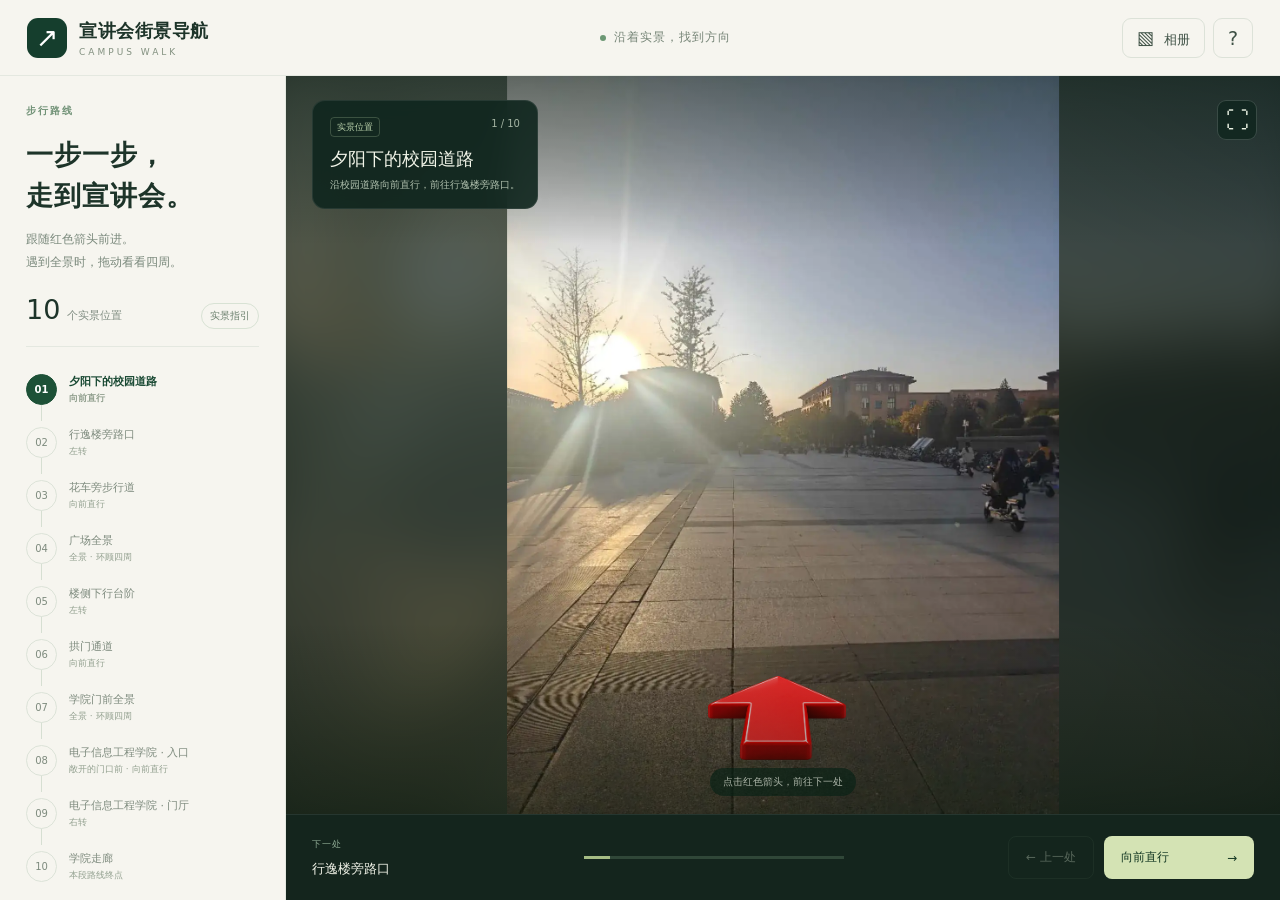
==== commit 7db023ec: "cut per-visit requests in the street-view navigation The gallery rendered all 15 frames at once and " ====
--- a/index.html
+++ b/index.html
@@ -37,7 +37,7 @@
           <button id="photo-arrow" class="hotspot" aria-label="前往下一处"><img id="arrow-image" alt="" draggable="false"></button>
         </div>
         <div id="panorama" class="panorama" role="img" aria-label="拖动查看全景" tabindex="0" hidden></div>
-        <button id="panorama-arrow" class="hotspot panorama-hotspot" aria-label="前往下一处" hidden><img src="arrows/forward.png" alt=""><span id="panorama-next-label"></span></button>
+        <button id="panorama-arrow" class="hotspot panorama-hotspot" aria-label="前往下一处" hidden><img id="panorama-arrow-img" data-src="arrows/forward.png" alt="" draggable="false"><span id="panorama-next-label"></span></button>
         <div class="location-card"><span id="scene-type" class="scene-type"></span><span class="scene-count" id="scene-count"></span><h2 id="scene-title"></h2><p id="scene-description"></p></div>
         <div class="viewer-tools"><button id="pan-reset" aria-label="恢复全景初始视角" hidden>↺ 复位视角</button><button id="fullscreen" aria-label="全屏查看实景">⛶</button></div>
         <div id="loading" class="loading"><span class="spinner"></span>正在加载实景</div>
@@ -53,7 +53,7 @@
       </footer>
     </main>
   </div>
-  <dialog id="gallery-dialog" class="gallery-dialog"><div class="dialog-header"><div><span class="eyebrow">校园影像</span><h2>沿途的每一处风景</h2></div><button class="icon-tool" data-close="gallery-dialog" aria-label="关闭相册">×</button></div><div id="gallery-grid" class="gallery-grid"></div></dialog>
+  <dialog id="gallery-dialog" class="gallery-dialog"><div class="dialog-header"><div><span class="eyebrow">校园影像</span><h2>沿途的每一处风景</h2></div><button class="icon-tool" data-close="gallery-dialog" aria-label="关闭相册">×</button></div><div id="gallery-grid" class="gallery-grid"></div><button id="gallery-more" class="gallery-more" hidden></button></dialog>
   <dialog id="help-dialog" class="help-dialog"><button class="icon-tool dialog-close" data-close="help-dialog" aria-label="关闭帮助">×</button><span class="eyebrow">怎么走</span><h2>跟着红色箭头走。</h2><p>点击照片上的立体红色箭头，前往下一处。也可以用下方的按钮前进或返回。</p><p>全景画面可以左右拖动，或用键盘 ← / → 环顾四周。路线面板可直接选择位置，相册可查看全部素材。</p><button class="solid-button" data-close="help-dialog">开始探索</button></dialog>
   <dialog id="arrival-dialog" class="arrival-dialog"><button class="icon-tool dialog-close" data-close="arrival-dialog" aria-label="关闭终点提示">×</button><div class="arrival-check">✓</div><span class="eyebrow">路线终点</span><h2>已到学院走廊。</h2><p>这段实景路线已经走完。</p><div class="arrival-actions"><button class="solid-button" data-close="arrival-dialog">查看当前位置</button><button id="arrival-restart" class="text-button">从起点再走一次</button></div></dialog>
   <noscript><p class="noscript">请启用 JavaScript，以使用实景导航和全景浏览。</p></noscript>
--- a/style.css
+++ b/style.css
@@ -1,5 +1,5 @@
 :root{--forest:#153e2d;--ink:#1d3429;--muted:#7d8a80;--paper:#f6f5ef;--line:#e4e8e0;--red:#e92525;--sidebar:286px}
-*{box-sizing:border-box}html,body{height:100%;margin:0}body{font-family:"Microsoft YaHei","PingFang SC",system-ui,sans-serif;background:#13221b;color:var(--ink);overflow:hidden}button,a{-webkit-tap-highlight-color:transparent}button{font:inherit;cursor:pointer}button:disabled{opacity:.35;cursor:default}button:focus-visible,a:focus-visible,[tabindex]:focus-visible{outline:3px solid #e6b64f;outline-offset:3px}button[hidden],[hidden]{display:none!important}.topbar{height:76px;background:var(--paper);display:flex;align-items:center;justify-content:space-between;padding:0 27px;border-bottom:1px solid var(--line);position:relative;z-index:30}.brand{display:flex;align-items:center;gap:12px;text-decoration:none;color:var(--ink)}.brand-icon{background:var(--forest);color:#fff;border-radius:11px;width:40px;height:40px;display:grid;place-items:center;font-size:27px}.brand strong{font-size:18px;display:block;letter-spacing:.5px}.brand small{display:block;margin-top:4px;font-size:9px;letter-spacing:3px;color:#839180}.header-note{color:#758476;font-size:12px;letter-spacing:1px;display:flex;align-items:center;gap:8px}.live-dot{width:6px;height:6px;background:#6c9874;border-radius:50%}.header-actions{display:flex;align-items:center;gap:8px}.tool,.icon-tool{border:1px solid #dce2d8;background:transparent;color:#3e5145;border-radius:9px;height:40px}.tool{padding:0 14px;font-size:13px}.tool span{margin-right:6px;font-size:18px}.icon-tool{width:40px;display:grid;place-items:center;font-size:19px}.tool:hover,.icon-tool:hover{background:#eaf0e6}.workspace{height:calc(100dvh - 76px);display:flex}.route-panel{width:var(--sidebar);min-width:var(--sidebar);background:var(--paper);padding:28px 26px 20px;overflow:auto;scrollbar-width:thin;z-index:20;border-right:1px solid var(--line)}.panel-heading{display:flex;align-items:center;justify-content:space-between}.eyebrow{text-transform:uppercase;letter-spacing:2px;font-size:10px;color:#719277;font-weight:700}.panel-heading button{display:none}.route-panel h1{font-size:27px;font-weight:600;line-height:1.5;margin:17px 0 12px;letter-spacing:1px}.panel-intro{font-size:12px;line-height:1.9;color:#7a897c;margin:0}.route-stats{display:flex;align-items:baseline;gap:7px;border-bottom:1px solid var(--line);padding:20px 0 17px;margin-bottom:20px}.route-stats b{font-size:27px;font-weight:500}.route-stats span{font-size:11px;color:#7f8c81}.route-stats i{margin-left:auto;font-size:10px;border:1px solid #d8e2d4;color:#6c816e;border-radius:14px;padding:5px 8px;font-style:normal}.route-list{list-style:none;padding:0;margin:0}.route-list li{position:relative;padding-bottom:8px}.route-list li:not(:last-child):after{content:"";position:absolute;left:15px;top:31px;bottom:-1px;width:1px;background:#d6dfd2}.route-list button{display:flex;align-items:center;width:100%;text-align:left;gap:12px;padding:7px 0;border:0;background:transparent;color:#7e8b7e}.route-list .step-number{width:31px;height:31px;display:grid;place-items:center;border:1px solid #dce3d8;border-radius:50%;font-size:10px;background:var(--paper);position:relative;z-index:1;flex-shrink:0}.route-list .step-title{font-size:11px;line-height:1.4}.route-list .step-sub{display:block;margin-top:3px;font-size:9px;color:#92a08f}.route-list .active button{color:#184832;font-weight:600}.route-list .active .step-number{background:#1d5137;border-color:#1d5137;color:#fff}.route-list .visited .step-number{color:#3b7850;background:#e8eee2}.restart{border:0;border-top:1px solid var(--line);padding:18px 0 8px;color:#5d7b62;background:transparent;font-size:11px;width:100%;text-align:left;margin-top:15px}.panel-bottom{font-size:9px;line-height:1.9;color:#94a08f;padding-top:8px}.viewer-main{flex:1;min-width:0;display:flex;flex-direction:column;background:#14211a}.stage{flex:1;min-height:0;position:relative;overflow:hidden;isolation:isolate;background:#122019}.backdrop{position:absolute;inset:-45px;background-position:center;background-size:cover;filter:blur(32px);opacity:.28;z-index:-1;transition:background-image .25s}.stage:before{content:"";position:absolute;inset:0;pointer-events:none;background:linear-gradient(180deg,#06180c66,transparent 23%,transparent 74%,#06180c77);z-index:4}.photo-frame{position:absolute;left:50%;top:50%;transform:translate(-50%,-50%);transition:opacity .2s}.photo-frame>img{width:100%;height:100%;display:block;object-fit:contain;user-select:none}.hotspot{position:absolute;border:0;background:transparent;padding:0;z-index:5;transition:filter .2s,transform .2s;min-width:40px;min-height:40px}.hotspot img{width:100%;height:100%;object-fit:contain;display:block;pointer-events:none;user-select:none}.hotspot:hover{filter:brightness(1.12) drop-shadow(0 0 8px #ffffff55);transform:translateY(-2px)}.hotspot:active{transform:translateY(0)}.location-card{position:absolute;left:26px;top:24px;padding:14px 17px;border:1px solid #ffffff15;border-radius:13px;background:#10261ee8;color:#f2f5e9;z-index:7;max-width:min(350px,calc(100% - 90px));pointer-events:none;backdrop-filter:blur(14px)}.scene-type{font-size:9px;color:#bbd3ac;border:1px solid #8ca48555;padding:4px 6px;border-radius:4px}.scene-count{font-size:10px;color:#a5b5a4;float:right;margin-left:20px;margin-top:3px}.location-card h2{font-weight:500;font-size:18px;margin:13px 0 6px}.location-card p{font-size:10px;color:#b1c1af;margin:0;line-height:1.65}.viewer-tools{position:absolute;right:23px;top:24px;display:flex;gap:8px;z-index:8}.viewer-tools button{height:40px;border:1px solid #ffffff2a;background:#10261ece;border-radius:9px;color:#ecf3e4;font-size:23px;width:40px;backdrop-filter:blur(10px)}.viewer-tools #pan-reset{width:auto;padding:0 13px;font-size:11px}.stage-hint{position:absolute;left:50%;bottom:18px;transform:translateX(-50%);font-size:10px;white-space:nowrap;color:#eef4e6b0;background:#082116aa;padding:7px 13px;border-radius:20px;z-index:7;pointer-events:none}.panorama{position:absolute;inset:0;background-repeat:repeat-x;cursor:grab;touch-action:none;user-select:none;outline-offset:-5px}.panorama.dragging{cursor:grabbing}.panorama-hotspot{width:150px;height:90px;left:50%;top:auto;bottom:60px;transform:translateX(-50%)}.panorama-hotspot:hover{transform:translateX(-50%) translateY(-3px)}.panorama-hotspot span{position:absolute;top:100%;left:50%;transform:translateX(-50%);white-space:nowrap;background:#10261eed;color:#edf3e7;padding:7px 12px;border-radius:20px;font-size:10px}.back-to-route{position:absolute;left:50%;bottom:60px;transform:translateX(-50%);border:1px solid #ffffff3d;padding:12px 17px;border-radius:9px;color:#eaf4e3;background:#142e23ed;z-index:8;font-size:12px}.navigation-bar{height:86px;flex-shrink:0;border-top:1px solid #ffffff14;display:flex;align-items:center;gap:20px;padding:0 26px;background:#14251d;color:#f2f4e9}.next-place{min-width:180px}.next-place span{display:block;color:#8eaa93;font-size:9px;letter-spacing:1px;margin-bottom:7px}.next-place strong{font-size:13px;font-weight:500}.progress{flex:1;height:3px;background:#304738;min-width:30px;max-width:260px;margin:auto}.progress>div{height:100%;width:10%;background:#a5bc84;transition:width .4s}.navigation-actions{display:flex;gap:10px;margin-left:auto}.previous,.next{height:43px;border-radius:8px;font-size:12px;padding:0 17px}.previous{color:#d1deca;border:1px solid #55715b66;background:transparent}.next{background:#d4e3b4;color:#153924;min-width:150px;border:0;display:flex;justify-content:space-between;align-items:center;gap:16px}.next:hover{background:#e4eecf}.loading,.load-error{position:absolute;inset:0;background:#10251df2;z-index:10;display:flex;align-items:center;justify-content:center;gap:10px;color:#d4e2ca;font-size:12px}.load-error{flex-direction:column;text-align:center}.load-error p{color:#93ac96}.load-error button{padding:10px 20px;background:#d4e3b4;border:0;border-radius:8px;color:#173c29}.spinner{width:15px;height:15px;border:2px solid #9cb88b33;border-top-color:#b3cc91;border-radius:50%;animation:spin .75s linear infinite}@keyframes spin{to{transform:rotate(360deg)}}dialog{border:0;border-radius:18px;padding:32px;background:#f6f5ef;color:var(--ink)}dialog::backdrop{background:#071c13c9;backdrop-filter:blur(7px)}.dialog-header{display:flex;justify-content:space-between;align-items:center;margin-bottom:24px}.dialog-header h2{font-size:25px;font-weight:500;margin:10px 0 0}.gallery-dialog{width:min(1000px,94vw);height:88dvh;overflow:auto}.gallery-grid{display:grid;grid-template-columns:repeat(3,1fr);gap:16px}.gallery-card{padding:0;border:0;background:#fff;border-radius:10px;overflow:hidden;text-align:left;color:#314e3b}.gallery-card img{height:180px;width:100%;object-fit:cover;display:block}.gallery-card div{padding:12px;font-size:11px}.gallery-card small{display:block;color:#8b9c83;font-size:9px;margin-top:6px}.help-dialog,.arrival-dialog{width:min(440px,92vw);padding:38px;position:relative}.dialog-close{position:absolute;right:15px;top:15px}.help-dialog h2,.arrival-dialog h2{font-size:25px;margin:18px 0}.help-dialog p,.arrival-dialog p{font-size:12px;line-height:1.9;color:#788974}.solid-button{border:0;background:#1d4c34;color:#eef3e3;border-radius:8px;padding:13px 20px;font-size:12px;width:100%;margin-top:16px}.arrival-check{width:58px;height:58px;background:#e4edda;color:#3c7248;border-radius:50%;display:grid;place-items:center;font-size:25px;margin-bottom:24px}.text-button{border:0;background:transparent;color:#5a7e58;font-size:11px;width:100%;padding:17px}.noscript{position:fixed;inset:50% 10% auto;background:var(--paper);padding:30px;z-index:50}.sr-only{position:absolute;width:1px;height:1px;padding:0;margin:-1px;overflow:hidden;clip:rect(0,0,0,0);white-space:nowrap;border:0}.drawer-shade{border:0;background:#041d16a6;position:fixed;inset:76px 0 0;z-index:19}.route-collapsed .route-panel{display:none}
+*{box-sizing:border-box}html,body{height:100%;margin:0}body{font-family:"Microsoft YaHei","PingFang SC",system-ui,sans-serif;background:#13221b;color:var(--ink);overflow:hidden}button,a{-webkit-tap-highlight-color:transparent}button{font:inherit;cursor:pointer}button:disabled{opacity:.35;cursor:default}button:focus-visible,a:focus-visible,[tabindex]:focus-visible{outline:3px solid #e6b64f;outline-offset:3px}button[hidden],[hidden]{display:none!important}.topbar{height:76px;background:var(--paper);display:flex;align-items:center;justify-content:space-between;padding:0 27px;border-bottom:1px solid var(--line);position:relative;z-index:30}.brand{display:flex;align-items:center;gap:12px;text-decoration:none;color:var(--ink)}.brand-icon{background:var(--forest);color:#fff;border-radius:11px;width:40px;height:40px;display:grid;place-items:center;font-size:27px}.brand strong{font-size:18px;display:block;letter-spacing:.5px}.brand small{display:block;margin-top:4px;font-size:9px;letter-spacing:3px;color:#839180}.header-note{color:#758476;font-size:12px;letter-spacing:1px;display:flex;align-items:center;gap:8px}.live-dot{width:6px;height:6px;background:#6c9874;border-radius:50%}.header-actions{display:flex;align-items:center;gap:8px}.tool,.icon-tool{border:1px solid #dce2d8;background:transparent;color:#3e5145;border-radius:9px;height:40px}.tool{padding:0 14px;font-size:13px}.tool span{margin-right:6px;font-size:18px}.icon-tool{width:40px;display:grid;place-items:center;font-size:19px}.tool:hover,.icon-tool:hover{background:#eaf0e6}.workspace{height:calc(100dvh - 76px);display:flex}.route-panel{width:var(--sidebar);min-width:var(--sidebar);background:var(--paper);padding:28px 26px 20px;overflow:auto;scrollbar-width:thin;z-index:20;border-right:1px solid var(--line)}.panel-heading{display:flex;align-items:center;justify-content:space-between}.eyebrow{text-transform:uppercase;letter-spacing:2px;font-size:10px;color:#719277;font-weight:700}.panel-heading button{display:none}.route-panel h1{font-size:27px;font-weight:600;line-height:1.5;margin:17px 0 12px;letter-spacing:1px}.panel-intro{font-size:12px;line-height:1.9;color:#7a897c;margin:0}.route-stats{display:flex;align-items:baseline;gap:7px;border-bottom:1px solid var(--line);padding:20px 0 17px;margin-bottom:20px}.route-stats b{font-size:27px;font-weight:500}.route-stats span{font-size:11px;color:#7f8c81}.route-stats i{margin-left:auto;font-size:10px;border:1px solid #d8e2d4;color:#6c816e;border-radius:14px;padding:5px 8px;font-style:normal}.route-list{list-style:none;padding:0;margin:0}.route-list li{position:relative;padding-bottom:8px}.route-list li:not(:last-child):after{content:"";position:absolute;left:15px;top:31px;bottom:-1px;width:1px;background:#d6dfd2}.route-list button{display:flex;align-items:center;width:100%;text-align:left;gap:12px;padding:7px 0;border:0;background:transparent;color:#7e8b7e}.route-list .step-number{width:31px;height:31px;display:grid;place-items:center;border:1px solid #dce3d8;border-radius:50%;font-size:10px;background:var(--paper);position:relative;z-index:1;flex-shrink:0}.route-list .step-title{font-size:11px;line-height:1.4}.route-list .step-sub{display:block;margin-top:3px;font-size:9px;color:#92a08f}.route-list .active button{color:#184832;font-weight:600}.route-list .active .step-number{background:#1d5137;border-color:#1d5137;color:#fff}.route-list .visited .step-number{color:#3b7850;background:#e8eee2}.restart{border:0;border-top:1px solid var(--line);padding:18px 0 8px;color:#5d7b62;background:transparent;font-size:11px;width:100%;text-align:left;margin-top:15px}.panel-bottom{font-size:9px;line-height:1.9;color:#94a08f;padding-top:8px}.viewer-main{flex:1;min-width:0;display:flex;flex-direction:column;background:#14211a}.stage{flex:1;min-height:0;position:relative;overflow:hidden;isolation:isolate;background:#122019}.backdrop{position:absolute;inset:-45px;background-position:center;background-size:cover;filter:blur(32px);opacity:.28;z-index:-1;transition:background-image .25s}.stage:before{content:"";position:absolute;inset:0;pointer-events:none;background:linear-gradient(180deg,#06180c66,transparent 23%,transparent 74%,#06180c77);z-index:4}.photo-frame{position:absolute;left:50%;top:50%;transform:translate(-50%,-50%);transition:opacity .2s}.photo-frame>img{width:100%;height:100%;display:block;object-fit:contain;user-select:none}.hotspot{position:absolute;border:0;background:transparent;padding:0;z-index:5;transition:filter .2s,transform .2s;min-width:40px;min-height:40px}.hotspot img{width:100%;height:100%;object-fit:contain;display:block;pointer-events:none;user-select:none}.hotspot:hover{filter:brightness(1.12) drop-shadow(0 0 8px #ffffff55);transform:translateY(-2px)}.hotspot:active{transform:translateY(0)}.location-card{position:absolute;left:26px;top:24px;padding:14px 17px;border:1px solid #ffffff15;border-radius:13px;background:#10261ee8;color:#f2f5e9;z-index:7;max-width:min(350px,calc(100% - 90px));pointer-events:none;backdrop-filter:blur(14px)}.scene-type{font-size:9px;color:#bbd3ac;border:1px solid #8ca48555;padding:4px 6px;border-radius:4px}.scene-count{font-size:10px;color:#a5b5a4;float:right;margin-left:20px;margin-top:3px}.location-card h2{font-weight:500;font-size:18px;margin:13px 0 6px}.location-card p{font-size:10px;color:#b1c1af;margin:0;line-height:1.65}.viewer-tools{position:absolute;right:23px;top:24px;display:flex;gap:8px;z-index:8}.viewer-tools button{height:40px;border:1px solid #ffffff2a;background:#10261ece;border-radius:9px;color:#ecf3e4;font-size:23px;width:40px;backdrop-filter:blur(10px)}.viewer-tools #pan-reset{width:auto;padding:0 13px;font-size:11px}.stage-hint{position:absolute;left:50%;bottom:18px;transform:translateX(-50%);font-size:10px;white-space:nowrap;color:#eef4e6b0;background:#082116aa;padding:7px 13px;border-radius:20px;z-index:7;pointer-events:none}.panorama{position:absolute;inset:0;background-repeat:repeat-x;cursor:grab;touch-action:none;user-select:none;outline-offset:-5px}.panorama.dragging{cursor:grabbing}.panorama-hotspot{width:150px;height:90px;left:50%;top:auto;bottom:60px;transform:translateX(-50%)}.panorama-hotspot:hover{transform:translateX(-50%) translateY(-3px)}.panorama-hotspot span{position:absolute;top:100%;left:50%;transform:translateX(-50%);white-space:nowrap;background:#10261eed;color:#edf3e7;padding:7px 12px;border-radius:20px;font-size:10px}.back-to-route{position:absolute;left:50%;bottom:60px;transform:translateX(-50%);border:1px solid #ffffff3d;padding:12px 17px;border-radius:9px;color:#eaf4e3;background:#142e23ed;z-index:8;font-size:12px}.navigation-bar{height:86px;flex-shrink:0;border-top:1px solid #ffffff14;display:flex;align-items:center;gap:20px;padding:0 26px;background:#14251d;color:#f2f4e9}.next-place{min-width:180px}.next-place span{display:block;color:#8eaa93;font-size:9px;letter-spacing:1px;margin-bottom:7px}.next-place strong{font-size:13px;font-weight:500}.progress{flex:1;height:3px;background:#304738;min-width:30px;max-width:260px;margin:auto}.progress>div{height:100%;width:10%;background:#a5bc84;transition:width .4s}.navigation-actions{display:flex;gap:10px;margin-left:auto}.previous,.next{height:43px;border-radius:8px;font-size:12px;padding:0 17px}.previous{color:#d1deca;border:1px solid #55715b66;background:transparent}.next{background:#d4e3b4;color:#153924;min-width:150px;border:0;display:flex;justify-content:space-between;align-items:center;gap:16px}.next:hover{background:#e4eecf}.loading,.load-error{position:absolute;inset:0;background:#10251df2;z-index:10;display:flex;align-items:center;justify-content:center;gap:10px;color:#d4e2ca;font-size:12px}.load-error{flex-direction:column;text-align:center}.load-error p{color:#93ac96}.load-error button{padding:10px 20px;background:#d4e3b4;border:0;border-radius:8px;color:#173c29}.spinner{width:15px;height:15px;border:2px solid #9cb88b33;border-top-color:#b3cc91;border-radius:50%;animation:spin .75s linear infinite}@keyframes spin{to{transform:rotate(360deg)}}dialog{border:0;border-radius:18px;padding:32px;background:#f6f5ef;color:var(--ink)}dialog::backdrop{background:#071c13c9;backdrop-filter:blur(7px)}.dialog-header{display:flex;justify-content:space-between;align-items:center;margin-bottom:24px}.dialog-header h2{font-size:25px;font-weight:500;margin:10px 0 0}.gallery-dialog{width:min(1000px,94vw);height:88dvh;overflow:auto}.gallery-grid{display:grid;grid-template-columns:repeat(3,1fr);gap:16px}.gallery-card{padding:0;border:0;background:#fff;border-radius:10px;overflow:hidden;text-align:left;color:#314e3b}.gallery-card img{height:180px;width:100%;object-fit:cover;display:block}.gallery-card div{padding:12px;font-size:11px}.gallery-card small{display:block;color:#8b9c83;font-size:9px;margin-top:6px}.help-dialog,.arrival-dialog{width:min(440px,92vw);padding:38px;position:relative}.dialog-close{position:absolute;right:15px;top:15px}.help-dialog h2,.arrival-dialog h2{font-size:25px;margin:18px 0}.help-dialog p,.arrival-dialog p{font-size:12px;line-height:1.9;color:#788974}.solid-button{border:0;background:#1d4c34;color:#eef3e3;border-radius:8px;padding:13px 20px;font-size:12px;width:100%;margin-top:16px}.arrival-check{width:58px;height:58px;background:#e4edda;color:#3c7248;border-radius:50%;display:grid;place-items:center;font-size:25px;margin-bottom:24px}.text-button{border:0;background:transparent;color:#5a7e58;font-size:11px;width:100%;padding:17px}.noscript{position:fixed;inset:50% 10% auto;background:var(--paper);padding:30px;z-index:50}.sr-only{position:absolute;width:1px;height:1px;padding:0;margin:-1px;overflow:hidden;clip:rect(0,0,0,0);white-space:nowrap;border:0}.drawer-shade{border:0;background:#041d16a6;position:fixed;inset:76px 0 0;z-index:19}.route-collapsed .route-panel{display:none}.gallery-more{display:block;width:100%;margin-top:16px;height:44px;border:1px solid #d3ddcd;background:#fff;border-radius:9px;color:#314e3b;font-size:12px}.gallery-more:hover{background:#eaf0e6}
 @media(min-width:1101px){#route-toggle{display:none}}
 @media(max-width:1100px){.route-panel{position:fixed;left:0;top:76px;bottom:0;transform:translateX(-100%);transition:transform .25s}.route-open .route-panel{transform:translateX(0)}.panel-heading button{display:grid}.header-note{display:none}.progress{max-width:160px}}
 @media(max-width:650px){.topbar{height:64px;padding:0 14px}.brand{gap:8px}.brand-icon{width:33px;height:33px;font-size:23px;border-radius:8px}.brand strong{font-size:14px;letter-spacing:0}.brand small{font-size:7px;letter-spacing:2px;margin-top:3px}.header-actions{gap:5px}.tool{padding:0 9px;height:35px;font-size:11px}.tool span{display:none}.header-actions .icon-tool{height:35px;width:32px;font-size:15px}.workspace{height:calc(100dvh - 64px)}.route-panel{top:64px;width:275px;min-width:275px}.drawer-shade{top:64px}.location-card{left:12px;top:12px;padding:10px 12px;border-radius:10px;max-width:calc(100% - 62px)}.location-card h2{font-size:14px;margin:11px 0 4px}.location-card p{font-size:9px}.scene-type,.scene-count{font-size:8px}.viewer-tools{right:12px;top:12px;gap:5px}.viewer-tools button{height:32px;width:32px;font-size:20px}.viewer-tools #pan-reset{position:absolute;right:0;top:40px;white-space:nowrap;padding:0 9px;height:29px;font-size:9px}.stage-hint{bottom:9px;font-size:8px;padding:5px 9px}.navigation-bar{height:96px;padding:13px 14px max(13px,env(safe-area-inset-bottom));gap:9px;flex-wrap:wrap}.next-place{min-width:0;flex:1}.next-place span{font-size:8px;margin-bottom:5px}.next-place strong{font-size:10px}.progress{order:3;width:100%;max-width:none;flex-basis:100%;height:2px;margin:0}.navigation-actions{gap:6px}.previous,.next{height:39px;padding:0 10px;font-size:10px}.next{min-width:107px;gap:9px}.panorama-hotspot{width:125px;height:77px;bottom:51px}.panorama-hotspot span{font-size:9px}.gallery-dialog{padding:19px;height:90dvh}.gallery-grid{grid-template-columns:repeat(2,1fr);gap:10px}.gallery-card img{height:145px}.gallery-card div{font-size:10px;padding:10px}.dialog-header h2{font-size:20px}.help-dialog,.arrival-dialog{padding:32px}.back-to-route{bottom:42px}.arrival-dialog h2{font-size:22px}}
